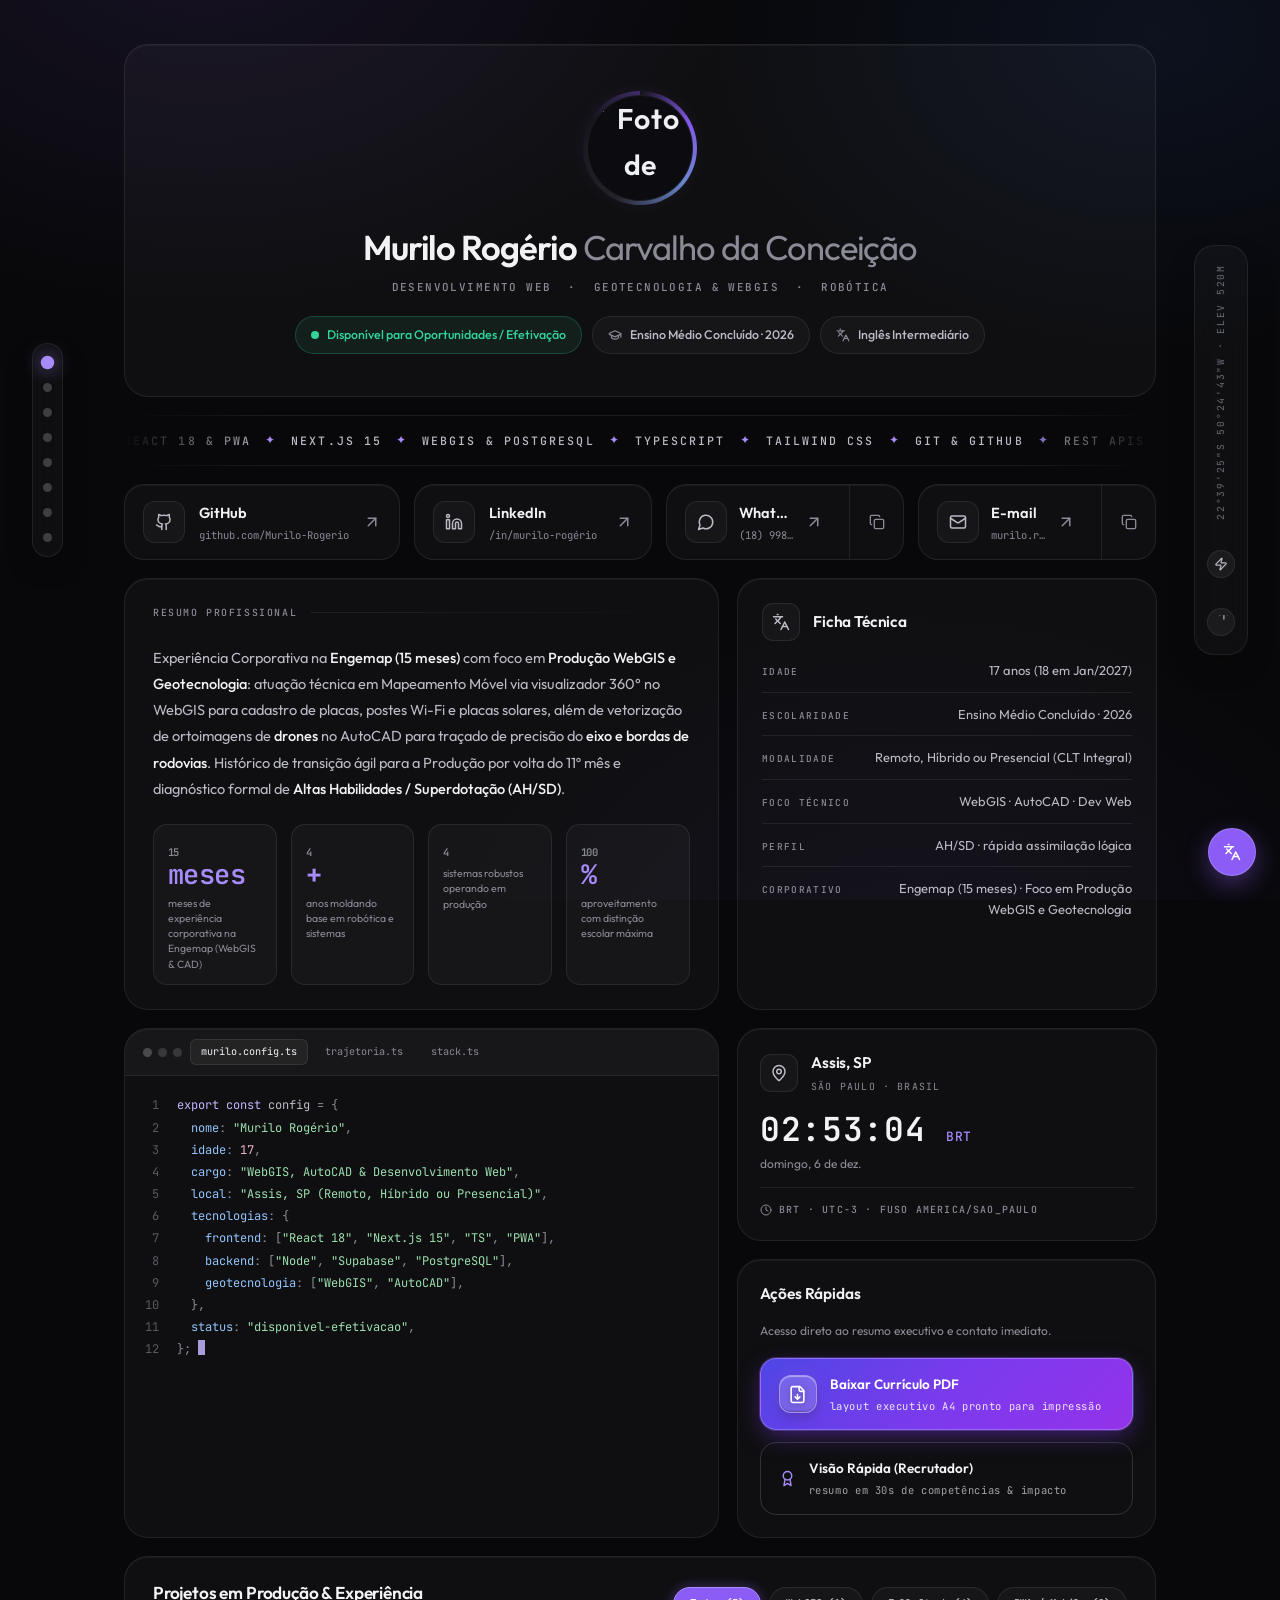
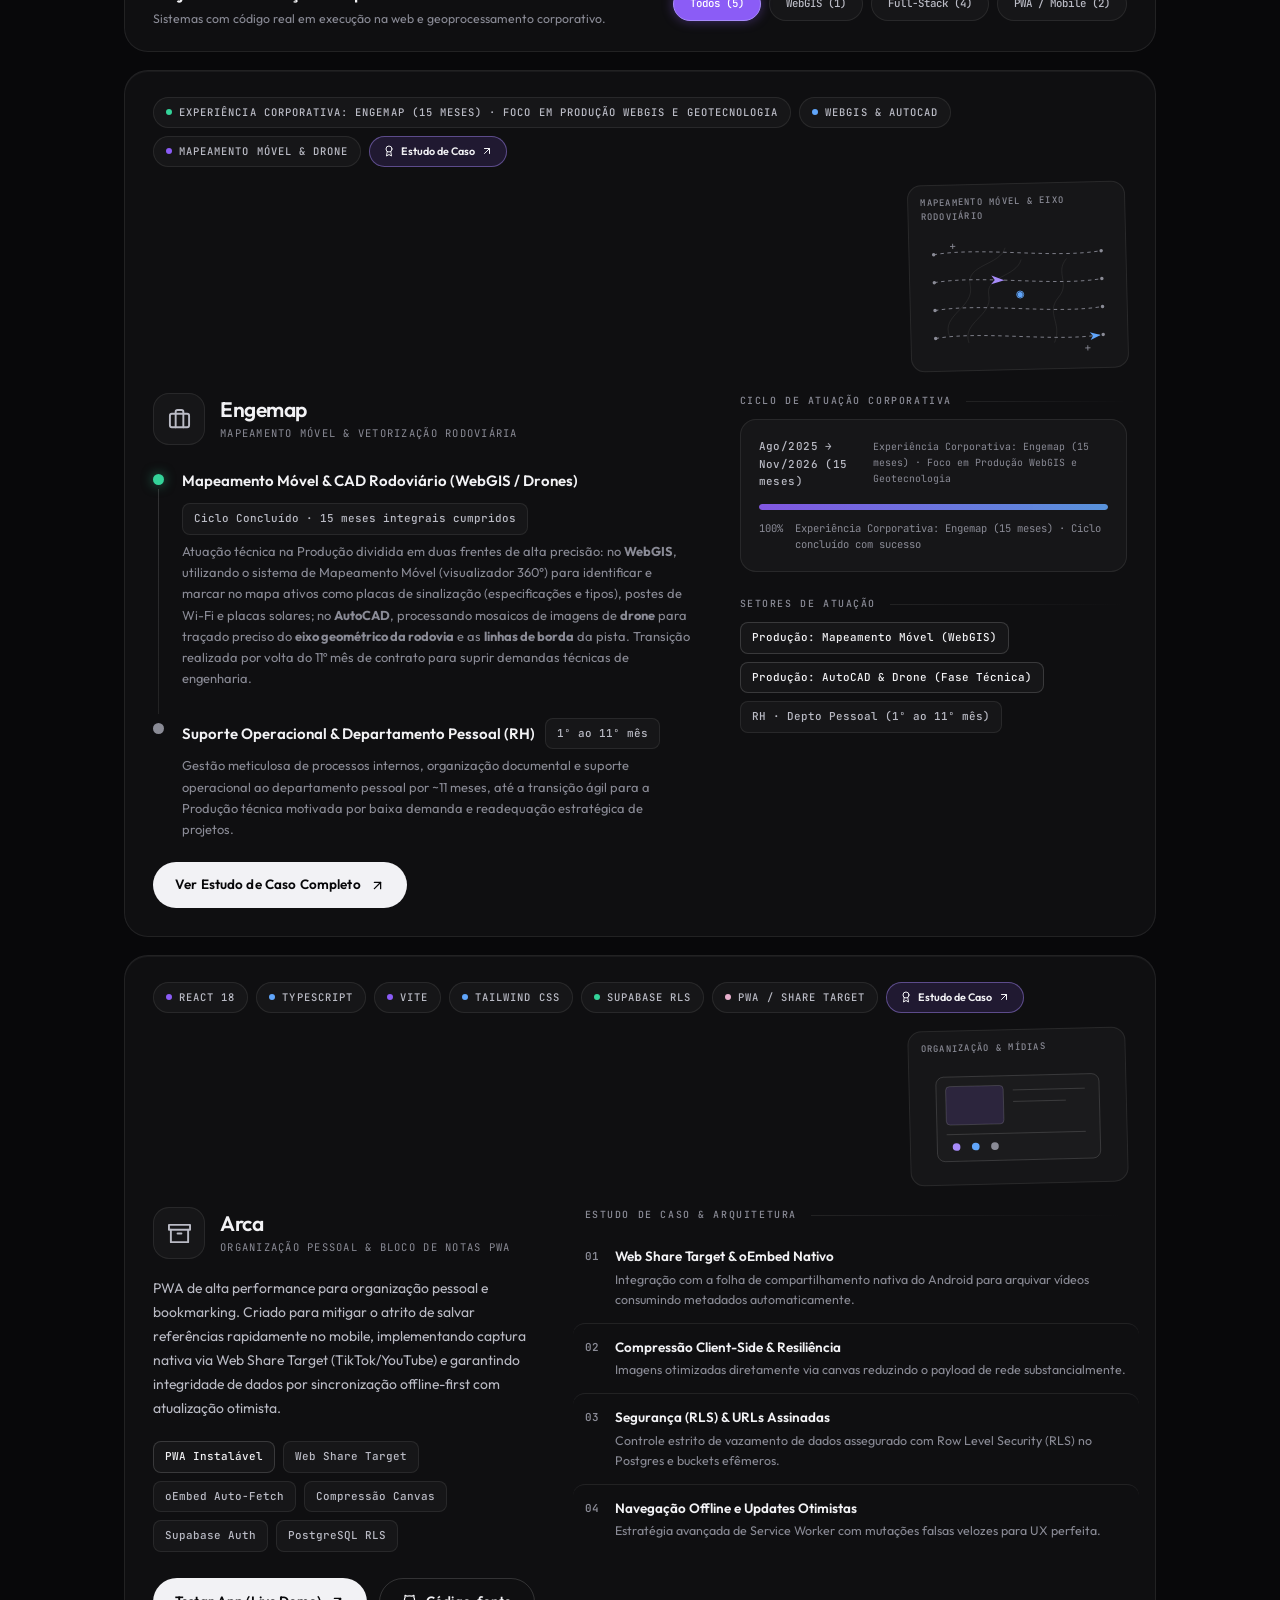
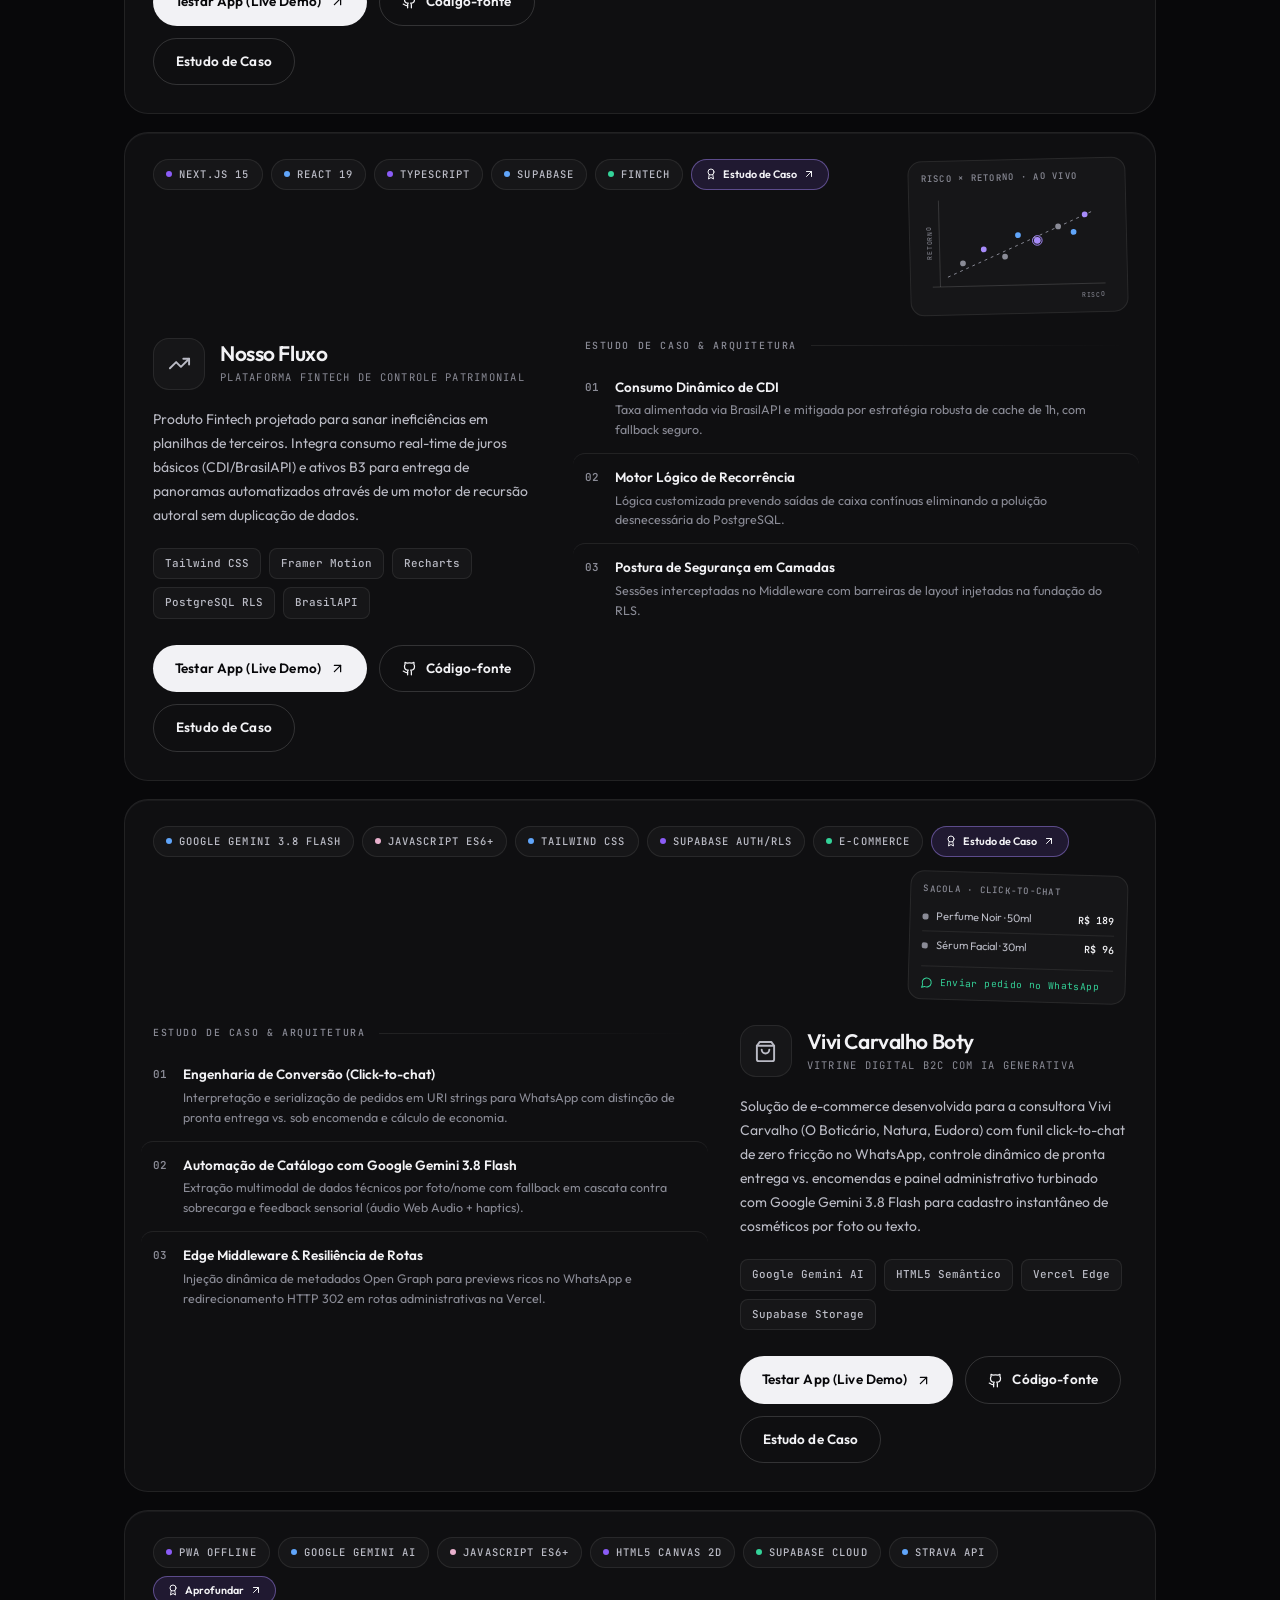
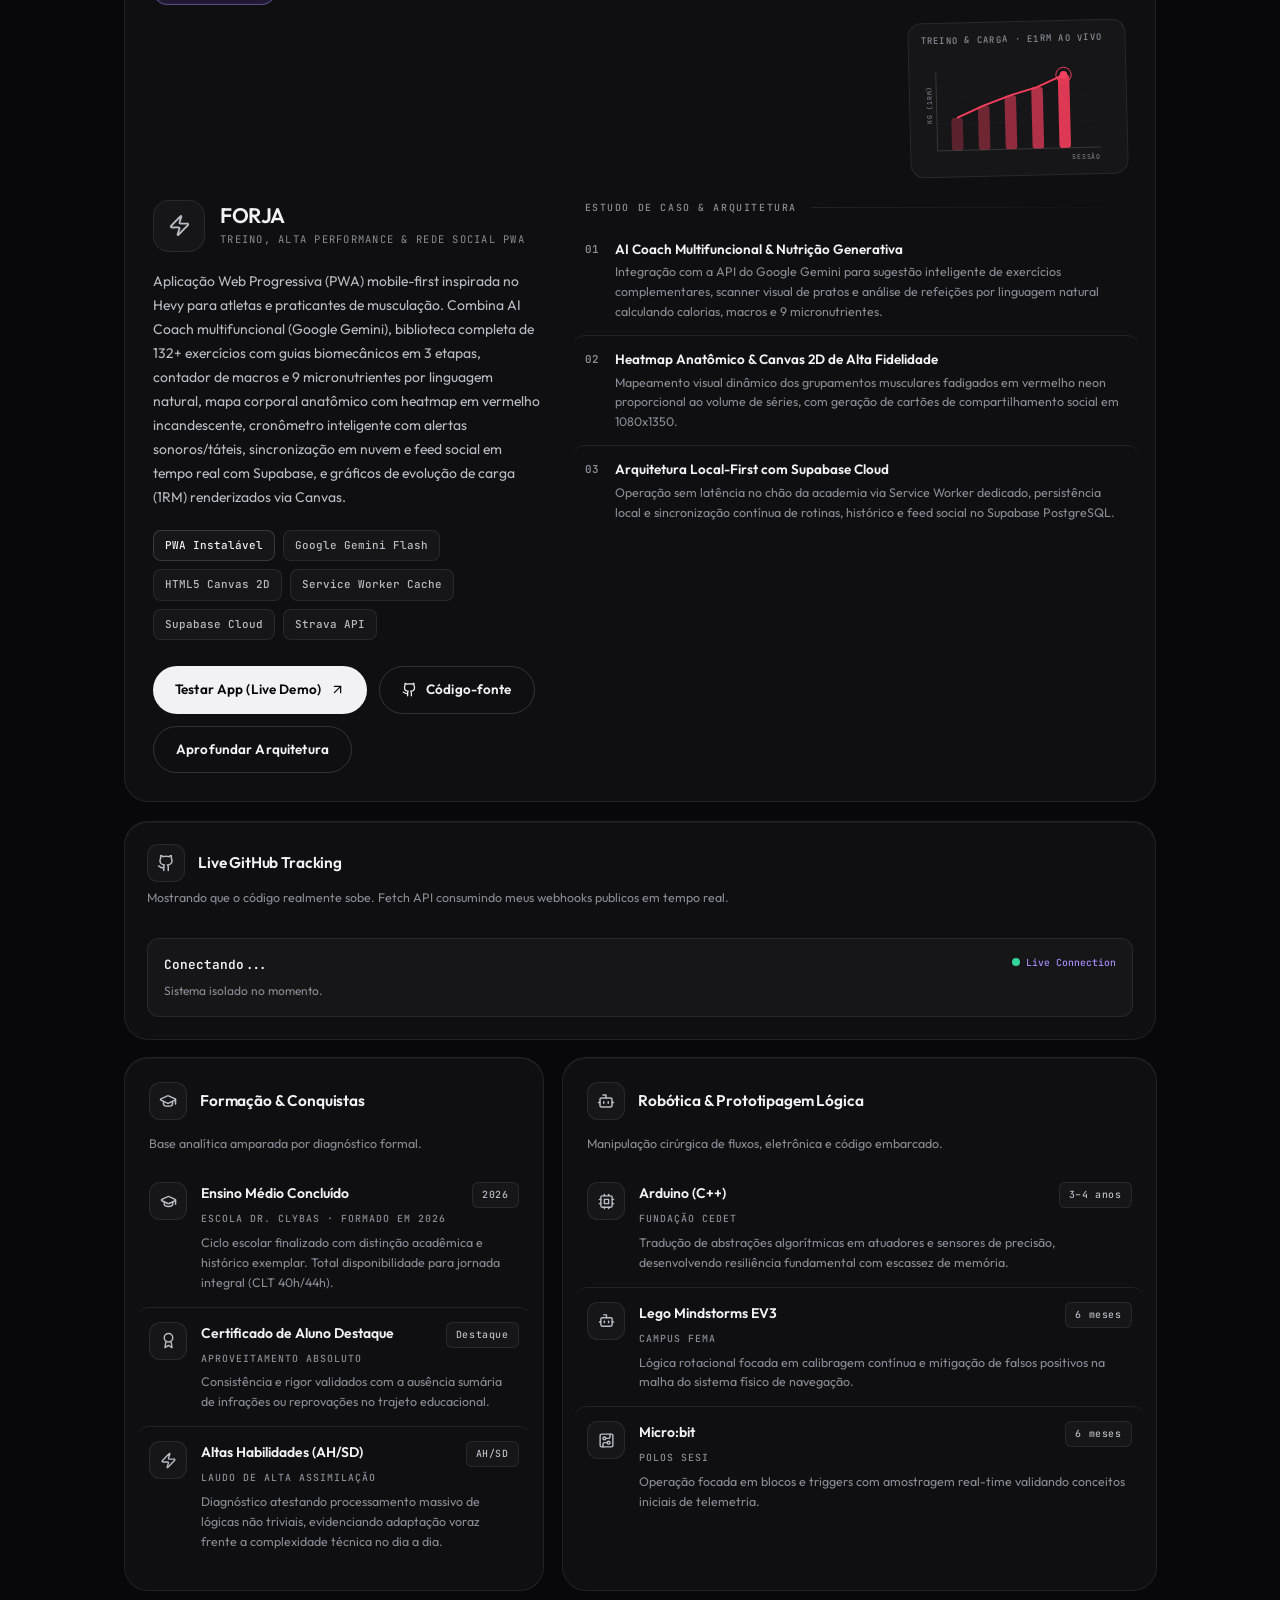
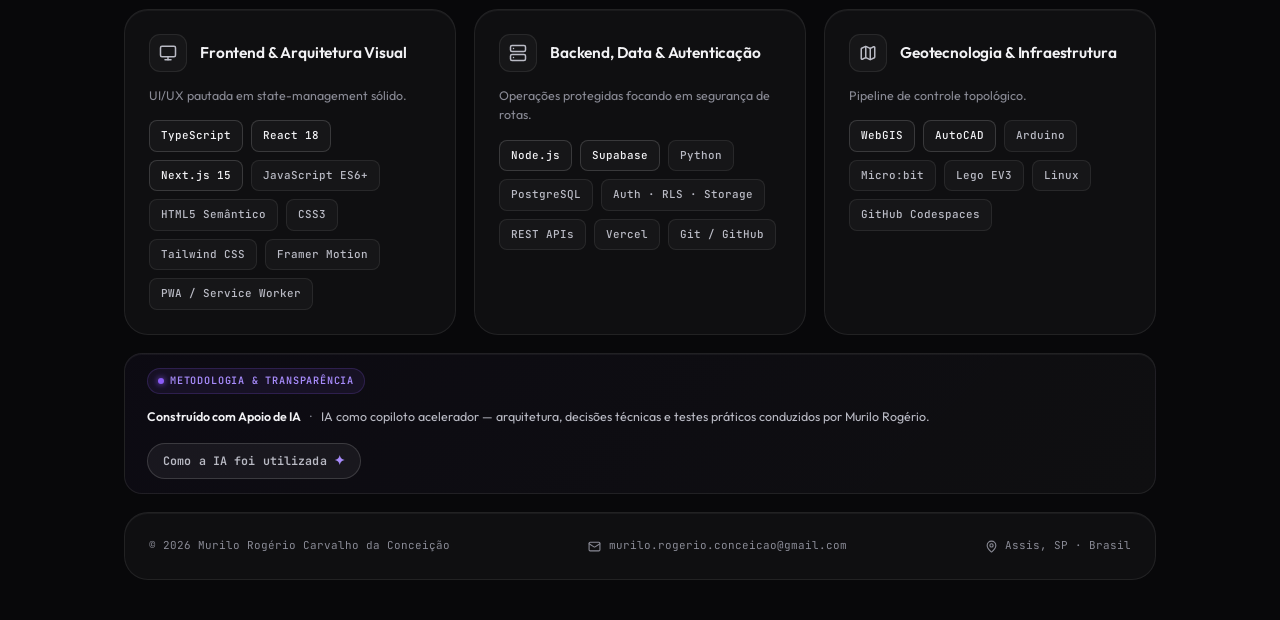
==== index.html @ 70c834a7 "fix(bento): alinhar botoes e labels de estudo de caso do forja aos demais projetos" ====
<!DOCTYPE html>
<html lang="pt-BR">
<head>
<meta charset="UTF-8">
<meta name="viewport" content="width=device-width, initial-scale=1">
<meta name="theme-color" content="#08080a">
<meta name="description" content="Portfólio profissional de Murilo Rogério Carvalho da Conceição — Foco em Produção WebGIS, Geotecnologia e Robótica.">
<meta property="og:title" content="Murilo Rogério — Portfólio & Currículo">
<meta property="og:description" content="Produção WebGIS, Geotecnologia e Robótica. Conheça meus projetos e trajetória profissional.">
<meta property="og:type" content="website">
<meta property="og:url" content="https://murilorogerio.dev">
<meta property="og:image" content="https://ifqbuhrhmefqiwrpzvsh.supabase.co/storage/v1/object/public/site-assets/Capa.jpeg">
<meta name="twitter:card" content="summary_large_image">
<title>Murilo Rogério — Portfólio & Currículo</title>
<link rel="icon" type="image/jpeg" href="https://ifqbuhrhmefqiwrpzvsh.supabase.co/storage/v1/object/public/site-assets/url.jpeg">

<!-- Otimização Avançada para IAs e Motores de Busca (Schema.org) -->
<script type="application/ld+json">
{
  "@context": "https://schema.org",
  "@type": "Person",
  "name": "Murilo Rogério Carvalho da Conceição",
  "jobTitle": "Produção WebGIS & Geoprocessamento",
  "url": "https://murilorogerio.dev",
  "image": "https://ifqbuhrhmefqiwrpzvsh.supabase.co/storage/v1/object/public/site-assets/Capa.jpeg",
  "address": {
    "@type": "PostalAddress",
    "addressLocality": "Assis",
    "addressRegion": "SP",
    "addressCountry": "BR"
  },
  "email": "murilo.rogerio.conceicao@gmail.com",
  "telephone": "+5518998121327",
  "sameAs": [
    "https://github.com/Murilo-Rogerio",
    "https://www.linkedin.com/in/murilo-rog%C3%A9rio-220133322"
  ],
  "knowsAbout": [
    "React", "Next.js", "TypeScript", "WebGIS", "PostgreSQL", "Supabase", "Robótica", "Arduino"
  ]
}
</script>

<link rel="preconnect" href="https://fonts.googleapis.com">
<link rel="preconnect" href="https://fonts.gstatic.com" crossorigin>
<link href="https://fonts.googleapis.com/css2?family=Outfit:wght@400;500;600;700&family=JetBrains+Mono:wght@400;500;600&display=swap" rel="stylesheet">

<style>
:root{
  --base-fz:     15px;
  --bg:          #08080a;
  --surface:     rgba(255,255,255,.032);
  --surface-2:   rgba(255,255,255,.05);
  --line:        rgba(255,255,255,.08);
  --line-2:      rgba(255,255,255,.15);
  --text:        #f2f2f5;
  --text-2:      #babbc5;
  --text-3:      #8a8b96;
  --violet:      #8b5cf6;
  --violet-2:    #a78bfa;
  --indigo:      #6366f1;
  --blue:        #60a5fa;
  --green:       #34d399;
  --rose:        #e8b0cd;
  --font:        'Outfit', system-ui, -apple-system, 'Segoe UI', sans-serif;
  --mono:        'JetBrains Mono', ui-monospace, 'SF Mono', Menlo, monospace;
  --ease:        cubic-bezier(.22,.9,.32,1);
}

html.theme-light{
  --bg:          #f3f4f6;
  --surface:     rgba(0,0,0,.03);
  --surface-2:   rgba(0,0,0,.05);
  --line:        rgba(0,0,0,.1);
  --line-2:      rgba(0,0,0,.2);
  --text:        #111827;
  --text-2:      #374151;
  --text-3:      #6b7280;
  --violet:      #7c3aed;
  --violet-2:    #8b5cf6;
  --blue:        #2563eb;
  --green:       #059669;
}

html.theme-contrast{
  --bg:          #000000;
  --surface:     #121212;
  --surface-2:   #1a1a1a;
  --line:        #ffffff;
  --line-2:      #ffffff;
  --text:        #ffffff;
  --text-2:      #ffff00;
  --text-3:      #00ffff;
  --violet:      #bf5af2;
  --violet-2:    #ff00ff;
  --blue:        #00ffff;
  --green:       #00ff00;
}

*{ margin:0; padding:0; box-sizing:border-box; }

html{ color-scheme:dark; scroll-behavior:smooth; overflow-x:hidden; font-size: var(--base-fz); }
html.theme-light{ color-scheme:light; }

body{
  background:var(--bg);
  color:var(--text);
  font-family:var(--font);
  font-size: 1rem;
  line-height:1.6;
  -webkit-font-smoothing:antialiased;
  text-rendering:optimizeLegibility;
  overflow-x:hidden;
  min-height:100vh;
  transition: background-color .3s ease, color .3s ease;
}

::selection{ background:rgba(139,92,246,.35); color:#fff; }

::-webkit-scrollbar{ width:10px; }
::-webkit-scrollbar-track{ background:var(--bg); }
::-webkit-scrollbar-thumb{ background:rgba(255,255,255,.1); border-radius:8px; border:2px solid var(--bg); }
::-webkit-scrollbar-thumb:hover{ background:rgba(255,255,255,.18); }

a{ color:inherit; text-decoration:none; }
ul,ol{ list-style:none; }
button{ font:inherit; color:inherit; background:none; border:none; cursor:pointer; text-align:left; }

:focus-visible{ outline:2px solid rgba(167,139,250,.7); outline-offset:3px; border-radius:6px; }

/* Native hardware cursor active for instant 0ms response */
html.cursor-on:not(.no-effects) *{ cursor:revert; }

html.no-effects .spotlight,
html.no-effects #cursor-dot,
html.no-effects #cursor-ring { display:none !important; }

html.no-effects .panel {
  transform: none !important;
  transition: background-color .3s ease, border-color .3s ease !important;
}

#progress{
  position:fixed; top:0; left:0; z-index:70;
  width:0%; height:3px;
  background:linear-gradient(90deg, #a855f7, #6366f1);
  box-shadow:0 0 12px rgba(139,92,246,.45);
  border-radius:0 99px 99px 0;
}

.ambient{
  position:fixed; inset:0; z-index:0; pointer-events:none;
  background:
    radial-gradient(880px 620px at 16% -8%,  rgba(122,86,214,.13), transparent 62%),
    radial-gradient(760px 540px at 90% 4%,   rgba(54,104,214,.10), transparent 60%),
    radial-gradient(900px 720px at 72% 110%, rgba(88,58,178,.08),  transparent 56%),
    var(--bg);
}

.grain{
  display:none !important;
}

.spotlight{
  position:fixed; top:0; left:0; z-index:1;
  width:600px; height:600px; border-radius:50%;
  pointer-events:none;
  background:radial-gradient(circle, rgba(139,92,246,.12), rgba(56,130,246,.06) 42%, transparent 70%);
  opacity:0; transition:opacity .8s ease;
  will-change:transform;
  contain:strict;
}
.spotlight.on{ opacity:1; }

#cursor-ring{
  position:fixed; top:0; left:0; z-index:9998;
  pointer-events:none; opacity:0;
  border-radius:50%;
  width:32px; height:32px;
  border:1.5px solid rgba(167,139,250,.65);
  box-shadow:0 0 14px rgba(139,92,246,.25);
  transform:translate3d(-100px,-100px,0) translate(-50%,-50%);
  will-change:transform;
  transition:opacity .3s ease, border-color .25s ease, width .25s ease, height .25s ease, box-shadow .25s ease;
}
#cursor-dot{ display:none !important; }
html.cursor-live #cursor-ring{ opacity:1; }
html.cursor-live #cursor-ring.link{
  width:46px; height:46px;
  border-color:rgba(196,181,253,.95);
  box-shadow:0 0 20px rgba(167,139,250,.45);
}
@media (pointer:coarse){
  #cursor-dot, #cursor-ring{ display:none; }
}

.side-rail{
  position:fixed; top:50%; transform:translateY(-50%) translateZ(0);
  will-change:transform;
  z-index:50; display:none; flex-direction:column; gap:16px;
  padding:14px 10px; border-radius:99px;
  background:var(--surface); border:1px solid var(--line);
  backdrop-filter:blur(12px); -webkit-backdrop-filter:blur(12px);
  box-shadow:0 12px 32px -12px rgba(0,0,0,.5);
}
.side-rail.left{ left:32px; }
.side-rail.right{ right:32px; border-radius:20px; padding:18px 12px; align-items:center; }

@media (min-width: 1280px){
  .side-rail{ display:flex; }
}

.rail-item{
  position:relative; width:9px; height:9px; border-radius:50%;
  background:rgba(255,255,255,.2); transition:all .35s var(--ease);
  display:block;
}
html.theme-light .rail-item{ background:rgba(0,0,0,.2); }
.rail-item:hover, .rail-item.active{
  background:var(--violet-2); transform:scale(1.5);
  box-shadow:0 0 12px rgba(167,139,250,.7);
}
.rail-item .tooltip{
  position:absolute; left:22px; top:50%; transform:translateY(-50%);
  padding:4px 10px; border-radius:6px; background:var(--surface-2);
  border:1px solid var(--line); font-family:var(--mono); font-size:.7rem;
  white-space:nowrap; color:var(--text); opacity:0; pointer-events:none;
  transition:opacity .25s ease, transform .25s ease;
}
.rail-item:hover .tooltip{ opacity:1; transform:translateY(-50%) translateX(4px); }

.rail-geo{
  writing-mode:vertical-rl; text-transform:uppercase;
  font-family:var(--mono); font-size:.65rem; letter-spacing:.18em;
  color:var(--text-3); transform:rotate(180deg); opacity:.75;
}
.rail-btn{
  margin-top:14px; width:28px; height:28px; border-radius:50%;
  display:grid; place-items:center; background:var(--surface-2);
  border:1px solid var(--line); color:var(--text-2);
  transition:all .3s ease;
}
.rail-btn:hover{ background:var(--surface); color:var(--text); transform:translateY(-2px); }

/* Accessibility Panel */
.accessibility-trigger {
  position: fixed;
  bottom: 24px;
  right: 24px;
  z-index: 100;
  width: 48px;
  height: 48px;
  border-radius: 50%;
  background: var(--violet);
  color: #fff;
  display: grid;
  place-items: center;
  box-shadow: 0 8px 24px rgba(139,92,246,.4);
  cursor: pointer;
  transition: transform .3s var(--ease), background .3s ease;
  border: 1px solid rgba(255,255,255,.2);
}
.accessibility-trigger:hover {
  transform: scale(1.08);
}
.accessibility-panel {
  position: fixed;
  bottom: 84px;
  right: 24px;
  z-index: 100;
  width: 280px;
  padding: 20px;
  border-radius: 20px;
  background: var(--bg);
  border: 1px solid var(--line-2);
  box-shadow: 0 20px 40px rgba(0,0,0,0.6);
  backdrop-filter: blur(16px);
  -webkit-backdrop-filter: blur(16px);
  opacity: 0;
  pointer-events: none;
  transform: translateY(12px) scale(0.95);
  transition: opacity .3s var(--ease), transform .3s var(--ease);
}
.accessibility-panel.open {
  opacity: 1;
  pointer-events: auto;
  transform: translateY(0) scale(1);
}
.accessibility-panel h3 {
  font-size: .95rem;
  font-weight: 600;
  margin-bottom: 12px;
  display: flex;
  align-items: center;
  gap: 8px;
  color: var(--text);
}
.accessibility-section {
  margin-bottom: 14px;
}
.accessibility-section label {
  display: block;
  font-family: var(--mono);
  font-size: .7rem;
  text-transform: uppercase;
  color: var(--text-3);
  margin-bottom: 6px;
  letter-spacing: .08em;
}
.accessibility-buttons {
  display: flex;
  gap: 6px;
}
.accessibility-buttons button {
  flex: 1;
  padding: 6px 10px;
  border-radius: 8px;
  background: var(--surface);
  border: 1px solid var(--line);
  font-size: .75rem;
  font-weight: 500;
  color: var(--text-2);
  text-align: center;
  transition: all .2s ease;
}
.accessibility-buttons button.active {
  background: var(--violet);
  color: #fff;
  border-color: var(--violet-2);
}

.ic{
  width:18px; height:18px; flex:none;
  fill:none; stroke:currentColor; stroke-width:2;
  stroke-linecap:round; stroke-linejoin:round;
}

.wrap{
  position:relative; z-index:2;
  max-width:1080px; margin:0 auto;
  padding:44px 24px 40px;
}
.bento{
  display:grid;
  grid-template-columns:repeat(12, 1fr);
  gap:18px;
}
.cell{ display:grid; }
.stack{ display:flex; flex-direction:column; gap:18px; }
.sp-12{ grid-column:span 12; }
.sp-7 { grid-column:span 7;  }
.sp-6 { grid-column:span 6;  }
.sp-5 { grid-column:span 5;  }
.sp-4 { grid-column:span 4;  }
.sp-3 { grid-column:span 3;  }

.panel{
  position:relative;
  border-radius:24px;
  background:var(--surface);
  border:1px solid var(--line);
  box-shadow:inset 0 1px 0 rgba(255,255,255,.045);
  transition:
    transform .35s var(--ease),
    background-color .3s ease,
    border-color .3s ease,
    box-shadow .3s ease;
}

.panel.tilt{
  transform:perspective(1000px) rotateX(var(--rx,0deg)) rotateY(var(--ry,0deg));
}

.panel::before{
  content:""; position:absolute; inset:0; border-radius:inherit; pointer-events:none;
  background:radial-gradient(520px circle at var(--mx,-600px) var(--my,-600px), rgba(255,255,255,.055), transparent 42%);
  opacity:0; transition:opacity .45s ease;
}

.panel::after{
  content:""; position:absolute; inset:0; border-radius:inherit; pointer-events:none;
  padding:1px;
  background:linear-gradient(135deg, rgba(167,139,250,.55), rgba(96,165,250,.18) 42%, rgba(255,255,255,.28));
  -webkit-mask:linear-gradient(#fff 0 0) content-box, linear-gradient(#fff 0 0);
  -webkit-mask-composite:xor;
          mask:linear-gradient(#fff 0 0) content-box, linear-gradient(#fff 0 0);
          mask-composite:exclude;
  opacity:0; transition:opacity .45s ease;
}

@media (hover:hover){
  .panel:hover{
    background-color:var(--surface-2);
    border-color:var(--line-2);
    box-shadow:inset 0 1px 0 rgba(255,255,255,.06), 0 20px 48px -20px rgba(0,0,0,.75);
    transition:
      background-color .3s ease,
      border-color .3s ease,
      box-shadow .3s ease;
  }
  .panel.tilt:hover{
    will-change:transform;
    transition:
      transform .08s linear,
      background-color .3s ease,
      border-color .3s ease,
      box-shadow .3s ease;
  }
  .panel:hover::before,
  .panel:hover::after{ opacity:1; }
}

.profile{
  padding:46px 28px 42px;
  text-align:center;
}
.profile > *{ position:relative; }

.avatar{
  position:relative;
  width:114px; height:114px;
  margin:0 auto 22px;
}
.avatar-halo{
  position:absolute; inset:-16px; border-radius:50%; z-index:-1;
  background:radial-gradient(circle, rgba(139,92,246,.22), transparent 64%);
}
.avatar-ring{
  position:absolute; inset:0; border-radius:50%;
  background:conic-gradient(from 0deg,
    rgba(255,255,255,0) 0deg,
    rgba(139,92,246,.95) 62deg,
    rgba(125,165,250,.8) 128deg,
    rgba(255,255,255,.07) 205deg,
    rgba(255,255,255,0) 300deg,
    rgba(139,92,246,.35) 360deg);
  animation:ring-spin 7s linear infinite;
}
.avatar-core{
  position:absolute; inset:4px; border-radius:50%;
  background:#0c0c10;
  border:1px solid rgba(255,255,255,.07);
  display:grid; place-items:center;
  font-weight:600; font-size:1.9rem; letter-spacing:.03em; color:#eef0f4;
  padding:0; overflow:hidden;
}
.avatar-core img{
  width:100%; height:100%;
  object-fit:cover; border-radius:50%;
  display:block;
}
@keyframes ring-spin{ to{ transform:rotate(360deg); } }

.profile h1{
  font-size:clamp(1.6rem, 4.4vw, 2.3rem);
  font-weight:600; letter-spacing:-.03em; line-height:1.18;
}
.profile h1 .soft{ font-weight:400; color:var(--text-3); }

.roles{
  margin-top:11px;
  font-family:var(--mono); font-size:.73rem; font-weight:500;
  letter-spacing:.13em; text-transform:uppercase;
  color:var(--text-3);
}

.pills{
  display:flex; gap:10px; justify-content:center;
  flex-wrap:wrap; margin-top:20px;
}
.pill{
  display:inline-flex; align-items:center; gap:8px;
  padding:8px 15px; border-radius:999px;
  background:var(--surface);
  border:1px solid var(--line);
  font-size:.83rem; font-weight:500; color:var(--text-2);
}
.pill .ic{ width:14px; height:14px; color:var(--text-3); }
.pill.status{
  background:rgba(52,211,153,.08);
  border-color:rgba(52,211,153,.24);
  color:var(--green);
}
.pill.status .dot{
  width:8px; height:8px; border-radius:50%; flex:none;
  background:var(--green);
  animation:dot-ping 2.2s cubic-bezier(.4,0,.2,1) infinite;
}
@keyframes dot-ping{
  0%   { box-shadow:0 0 0 0 rgba(52,211,153,.5); }
  75%  { box-shadow:0 0 0 9px rgba(52,211,153,0); }
  100% { box-shadow:0 0 0 0 rgba(52,211,153,0); }
}
@keyframes soft-pulse{ 0%,100%{ opacity:1; } 50%{ opacity:.55; } }

.marquee{
  grid-column:span 12;
  overflow:hidden;
  padding:15px 0;
  border-top:1px solid var(--line);
  border-bottom:1px solid var(--line);
  -webkit-mask:linear-gradient(90deg, transparent, #000 14%, #000 86%, transparent);
          mask:linear-gradient(90deg, transparent, #000 14%, #000 86%, transparent);
}
.marquee-track{
  display:flex; gap:0;
  width:max-content;
  animation:marquee 30s linear infinite;
}
.marquee:hover .marquee-track{ animation-play-state:paused; }
.marquee-track > span{
  display:inline-flex; align-items:center; gap:14px;
  padding-right:14px;
  white-space:nowrap;
  font-family:var(--mono); font-size:.77rem; font-weight:500;
  letter-spacing:.18em; text-transform:uppercase;
  color:var(--text-2);
}
.marquee-track > span i{
  font-style:normal; color:var(--violet-2);
  font-size:.8rem;
}
@keyframes marquee{ to{ transform:translateX(-50%); } }

.spec-head{
  display:flex; align-items:center; gap:14px;
  margin-bottom:10px;
  font-family:var(--mono); font-size:.66rem; font-weight:500;
  letter-spacing:.16em; text-transform:uppercase; color:var(--text-3);
}
.spec-head::after{
  content:""; flex:1; height:1px;
  background:linear-gradient(90deg, var(--line), transparent);
}

.summary{
  padding:26px 28px 24px;
  display:flex; flex-direction:column;
}
.summary p{
  margin-top:14px;
  font-size:.97rem; line-height:1.8; color:var(--text-2);
}
.summary p strong{ font-weight:500; color:var(--text); }

.metrics{
  display:grid; grid-template-columns:repeat(4, 1fr);
  gap:14px;
  margin-top:auto; padding-top:22px;
}
.metric{
  padding:14px 14px 12px;
  border-radius:14px;
  background:var(--surface);
  border:1px solid var(--line);
}
.metric b{
  display:block;
  font-family:var(--mono); font-size:clamp(1.4rem, 3vw, 1.8rem);
  font-weight:600; letter-spacing:-.02em; color:var(--text);
  font-variant-numeric:tabular-nums;
  line-height:1.1;
}
.metric b em{ font-style:normal; color:var(--violet-2); }
.metric span{
  display:block; margin-top:6px;
  font-size:.7rem; line-height:1.45; color:var(--text-3);
}

.ficha{ padding:24px; display:flex; flex-direction:column; }
.ficha header{ display:flex; align-items:center; gap:13px; margin-bottom:8px; }
.sk-icon{
  width:38px; height:38px; flex:none;
  display:grid; place-items:center; border-radius:11px;
  background:var(--surface);
  border:1px solid var(--line);
  color:var(--text-2);
}
.ficha h2{ font-size:1.03rem; font-weight:600; letter-spacing:-.01em; }
.frow{
  display:flex; justify-content:space-between; align-items:baseline;
  gap:16px; padding:11px 0;
}
.frow + .frow{ border-top:1px solid var(--line); }
.frow dt{
  font-family:var(--mono); font-size:.63rem; font-weight:500;
  letter-spacing:.14em; text-transform:uppercase; color:var(--text-3); flex:none;
}
.frow dd{ font-size:.86rem; color:var(--text-2); text-align:right; }

/* Interactive Terminal with Tabs */
.terminal{ padding:0; overflow:hidden; display:flex; flex-direction:column; }
.t-bar{
  display:flex; align-items:center; justify-content:space-between;
  padding:10px 18px;
  border-bottom:1px solid var(--line);
  background:var(--surface);
}
.t-bar-left { display: flex; align-items: center; gap: 8px; }
.t-dots{ display:flex; gap:6px; }
.t-dots i{
  width:9px; height:9px; border-radius:50%;
  background:rgba(255,255,255,.14);
}
.t-dots i:first-child{ background:rgba(255,255,255,.22); }
.t-tabs{
  display: flex; gap: 6px;
}
.t-tab{
  padding: 4px 10px; border-radius: 6px;
  font-family: var(--mono); font-size: .68rem;
  color: var(--text-3); background: transparent;
  border: 1px solid transparent; cursor: pointer;
  transition: all .2s ease;
}
.t-tab.active{
  color: var(--text); background: var(--surface-2);
  border-color: var(--line);
}
.t-body{
  padding:18px 20px 20px;
  overflow-x:auto;
  font-family:var(--mono); font-size:.8rem; line-height:1.85;
  min-height: 260px;
}
.t-row{ display:flex; gap:18px; white-space:pre; }
.t-ln{
  width:2ch; flex:none; text-align:right;
  color:var(--text-3); user-select:none; opacity: .6;
}
.t-code{ color:var(--text-2); }
.tk-kw  { color:#c4b5fd; }
.tk-prop{ color:#93c5fd; }
.tk-str { color:#9ce0b0; }
.tk-num { color:#f0b6d0; }
.tk-com { color:var(--text-3); font-style:italic; }
.tk-pun { color:var(--text-3); }
.t-caret{
  display:inline-block; width:7px; height:15px;
  background:rgba(196,181,253,.85); vertical-align:-2px;
  animation:soft-pulse 1.1s steps(2) infinite;
}

.geo{ padding:22px; display:flex; flex-direction:column; }
.geo header{ display:flex; align-items:center; gap:13px; }
.geo h2{ font-size:1.03rem; font-weight:600; letter-spacing:-.01em; }
.geo .g-sub{
  margin-top:3px;
  font-family:var(--mono); font-size:.66rem; letter-spacing:.12em;
  text-transform:uppercase; color:var(--text-3);
}
.clock{
  margin-top:16px;
  font-family:var(--mono); font-size:clamp(1.8rem, 4vw, 2.2rem);
  font-weight:600; letter-spacing:.02em; color:var(--text);
  font-variant-numeric:tabular-nums;
  line-height:1.1;
}
.clock small{
  font-size:.86rem; font-weight:500; color:var(--violet-2);
}
.g-date{
  margin-top:7px;
  font-size:.8rem; color:var(--text-3);
}
.g-tz{
  display:inline-flex; align-items:center; gap:7px;
  margin-top:14px; padding-top:14px;
  border-top:1px solid var(--line);
  font-family:var(--mono); font-size:.66rem; font-weight:500;
  letter-spacing:.12em; text-transform:uppercase; color:var(--text-3);
}
.g-tz .ic{ width:12px; height:12px; }

.actions{ padding:22px; display:flex; flex-direction:column; gap:12px; }
.actions h2{ font-size:1.03rem; font-weight:600; letter-spacing:-.01em; margin-bottom:2px; }
.actions .a-sub{ font-size:.8rem; color:var(--text-3); margin-bottom:6px; }
.act{
  display:flex; align-items:center; gap:13px;
  padding:15px 18px; border-radius:16px;
  font-size:.9rem; font-weight:600;
  transition:transform .35s var(--ease), background-color .3s ease,
             border-color .3s ease, box-shadow .35s ease;
}
.act .ic{ width:17px; height:17px; }
.act small{
  display:block; font-size:.7rem; font-weight:400;
  font-family:var(--mono); letter-spacing:.06em; color:inherit;
  opacity:.65; margin-top:2px;
}
.act-solid{
  background:var(--text); color:var(--bg);
}
.act-solid:hover{
  opacity:.9; transform:translateY(-1px);
  box-shadow:0 12px 28px -12px rgba(0,0,0,.7);
}
.act-cta-primary{
  position:relative;
  overflow:hidden;
  background:linear-gradient(135deg, #4f46e5 0%, #7c3aed 52%, #9333ea 100%);
  color:#ffffff !important;
  border:1px solid rgba(255,255,255,.24);
  box-shadow:0 0 0 1px rgba(139,92,246,.35), 0 8px 24px -4px rgba(124,58,237,.5);
  cursor:pointer;
}
.act-cta-primary::before{
  content:'';
  position:absolute;
  top:0; left:-120%; width:60%; height:100%;
  background:linear-gradient(90deg, transparent, rgba(255,255,255,.22), transparent);
  transform:skewX(-20deg);
  animation:ctaShimmer 4.5s ease-in-out infinite;
  pointer-events:none;
}
@keyframes ctaShimmer{
  0%{ left:-120%; }
  30%{ left:220%; }
  100%{ left:220%; }
}
.act-cta-primary:hover{
  transform:translateY(-2px);
  box-shadow:0 0 0 2px rgba(196,181,253,.65), 0 14px 34px -4px rgba(124,58,237,.7);
  opacity:1;
}
.act-cta-primary:focus-visible{
  outline:2px solid #ffffff;
  outline-offset:3px;
}
.act-cta-primary small{
  color:rgba(255,255,255,.88) !important;
  opacity:1;
}
.act-icon-box{
  display:inline-flex;
  align-items:center;
  justify-content:center;
  width:38px;
  height:38px;
  border-radius:12px;
  background:rgba(255,255,255,.18);
  border:1px solid rgba(255,255,255,.32);
  flex-shrink:0;
  box-shadow:inset 0 1px 1px rgba(255,255,255,.45),
              inset 0 -1px 2px rgba(0,0,0,.25),
              0 0 14px rgba(139,92,246,.45),
              0 4px 10px rgba(0,0,0,.25);
}
.act-icon-box .ic{
  width:19px;
  height:19px;
  color:#ffffff !important;
  filter:drop-shadow(0 2px 4px rgba(0,0,0,.35));
}
html.theme-light .act-cta-primary{
  background:linear-gradient(135deg, #4338ca 0%, #6d28d9 52%, #7e22ce 100%);
  color:#ffffff !important;
  box-shadow:0 0 0 1px rgba(109,40,217,.3), 0 8px 24px -4px rgba(109,40,217,.4);
}
html.theme-contrast .act-cta-primary{
  background:#000000;
  border:2px solid #00ff00;
  color:#00ff00 !important;
  box-shadow:none;
}
html.theme-contrast .act-cta-primary::before{
  display:none !important;
}
html.theme-contrast .act-cta-primary .act-icon-box{
  background:#000000;
  border:1px solid #00ff00;
  box-shadow:none;
}
html.theme-contrast .act-cta-primary .act-icon-box .ic{
  color:#00ff00 !important;
  filter:none;
}
html.theme-contrast .act-cta-primary small{
  color:#00ff00 !important;
}
@media (prefers-reduced-motion: reduce){
  .act-cta-primary::before{
    animation:none !important;
    display:none !important;
  }
}
.act-ghost{
  border:1px solid var(--line-2); color:var(--text);
}
.act-ghost:hover{
  background:var(--surface);
  border-color:var(--text-3);
  transform:translateY(-1px);
}

.quick-grid{
  grid-column:span 12;
  display:grid;
  grid-template-columns:1fr;
  gap:14px;
}
.quick{
  display:flex; align-items:center; gap:14px;
  padding:16px 18px;
  border-radius:20px;
}
.q-icon{
  width:42px; height:42px; flex:none;
  display:grid; place-items:center;
  border-radius:12px;
  background:var(--surface);
  border:1px solid var(--line);
  color:var(--text-2);
  transition:border-color .4s ease, color .4s ease;
}
.quick:hover .q-icon, .q-main:hover .q-icon{ border-color:var(--violet-2); color:var(--text); }
.q-txt{ min-width:0; }
.quick strong, .q-main strong{
  display:block; font-size:.97rem; font-weight:600; color:var(--text);
  white-space:nowrap; overflow:hidden; text-overflow:ellipsis;
}
.quick em, .q-main em{
  display:block; margin-top:2px;
  font-style:normal; font-family:var(--mono); font-size:.7rem;
  color:var(--text-3);
  white-space:nowrap; overflow:hidden; text-overflow:ellipsis;
}
.q-arrow{
  margin-left:auto; color:var(--text-3);
  transition:transform .35s var(--ease), color .35s ease;
}
.quick:hover .q-arrow, .q-main:hover .q-arrow{ transform:translate(3px,-3px); color:var(--text); }

.quick.dual{ padding:0; overflow:hidden; }
.q-main{
  display:flex; align-items:center; gap:12px;
  flex:1; min-width:0;
  padding:16px 12px 16px 18px;
}
.q-copy{
  flex:none; width:54px; align-self:stretch;
  display:grid; place-items:center;
  border-left:1px solid var(--line);
  color:var(--text-3);
  transition:color .35s ease, background-color .35s ease;
}
.q-copy:hover{ color:var(--text); background:var(--surface); }
.q-copy .ic{ width:16px; height:16px; }

.project{ padding:26px 28px 28px; }

.panel-head{
  display:flex; align-items:flex-start; gap:16px; flex-wrap:wrap;
  margin-bottom:24px;
}
.p-badges{ display:flex; gap:8px; flex-wrap:wrap; }

.badge{
  display:inline-flex; align-items:center; gap:7px;
  padding:6px 12px; border-radius:999px;
  background:var(--surface);
  border:1px solid var(--line);
  font-family:var(--mono); font-size:.7rem; font-weight:500;
  letter-spacing:.1em; text-transform:uppercase; color:var(--text-2);
}
.bdot{ width:6px; height:6px; border-radius:50%; flex:none; }
.b-violet{ background:var(--violet); }
.b-blue  { background:var(--blue); }
.b-rose  { background:var(--rose); }
.b-green { background:var(--green); animation:soft-pulse 2s ease-in-out infinite; }

.p-widget{
  margin-left:auto; flex:none;
  width:218px; padding:10px 12px 8px;
  border-radius:14px;
  background:var(--surface);
  border:1px solid var(--line);
  transform:rotate(-1.4deg);
  transition:transform .45s var(--ease);
}
.project.alt .p-widget{ transform:rotate(1.6deg); }
.p-widget:hover{ transform:rotate(0deg) scale(1.03); }
.w-label{
  display:block; margin-bottom:7px;
  font-family:var(--mono); font-size:.6rem; font-weight:500;
  letter-spacing:.14em; text-transform:uppercase; color:var(--text-3);
}
.p-widget svg{ display:block; width:100%; height:auto; }

.w-line{ stroke:var(--line-2); stroke-width:1; }
.w-trend{ stroke:var(--text-3); stroke-width:1; stroke-dasharray:3 4; }
.w-pt{ fill:var(--text-3); }
.w-pt.v{ fill:var(--violet-2); }
.w-pt.b{ fill:var(--blue); }
.w-ring{
  fill:none; stroke:var(--violet-2); stroke-width:1;
  transform-box:fill-box; transform-origin:center;
  animation:ping 2.6s cubic-bezier(.2,.6,.35,1) infinite;
}
@keyframes ping{
  0%        { transform:scale(.4); opacity:.9; }
  75%,100%  { transform:scale(2.4); opacity:0; }
}
.w-axis{ font-family:var(--mono); font-size:.46rem; letter-spacing:.12em; fill:var(--text-3); }

.w-item{
  display:flex; align-items:center; gap:8px;
  padding:5px 0; font-size:.73rem; color:var(--text-2);
}
.w-item + .w-item{ border-top:1px solid var(--line); }
.w-swatch{ width:6px; height:6px; border-radius:2px; background:var(--text-3); flex:none; }
.w-item b{ margin-left:auto; font-family:var(--mono); font-size:.66rem; font-weight:600; color:var(--text); }
.w-cta{
  display:flex; align-items:center; gap:7px;
  margin-top:7px; padding-top:8px;
  border-top:1px solid var(--line);
  font-family:var(--mono); font-size:.63rem; letter-spacing:.04em;
  color:var(--green);
}
.w-cta .ic{ width:12px; height:12px; }

.w-contour{ fill:none; stroke:var(--line); stroke-width:1; }
.w-flight{ fill:none; stroke:var(--text-3); stroke-width:1; stroke-dasharray:4 4; }
.w-x{ stroke:var(--text-3); stroke-width:1; }
.w-gcp{ fill:var(--blue); }
.w-gcp-ring{
  fill:none; stroke:var(--blue); stroke-width:1;
  transform-box:fill-box; transform-origin:center;
  animation:ping 2.8s cubic-bezier(.2,.6,.35,1) infinite;
}
.w-plane-a{ fill:var(--violet-2); }
.w-plane-b{ fill:var(--blue); }

.project-body{
  display:grid; grid-template-columns:5fr 7fr; gap:44px;
}
.project.alt .project-body{ grid-template-columns:7fr 5fr; }
.project.alt .p-info{ order:2; }
.exp-body{ display:grid; grid-template-columns:7fr 5fr; gap:44px; }

.p-info{ display:flex; flex-direction:column; }

.p-id{ display:flex; align-items:center; gap:15px; }
.p-icon{
  width:52px; height:52px; flex:none;
  display:grid; place-items:center;
  border-radius:16px;
  background:var(--surface);
  border:1px solid var(--line);
  color:var(--text-2);
}
.p-icon .ic{ width:23px; height:23px; }
.p-id h3{ font-size:1.4rem; font-weight:600; letter-spacing:-.02em; line-height:1.2; }
.p-tag{
  margin-top:3px;
  font-family:var(--mono); font-size:.7rem; letter-spacing:.12em;
  text-transform:uppercase; color:var(--text-3);
}

.p-desc{
  margin-top:18px;
  font-size:.93rem; line-height:1.72; color:var(--text-2);
}

.p-stack{ display:flex; flex-wrap:wrap; gap:8px; margin-top:20px; }
.chip{
  padding:6px 11px; border-radius:8px;
  background:var(--surface);
  border:1px solid var(--line);
  font-family:var(--mono); font-size:.73rem; font-weight:500;
  color:var(--text-2);
  transition:border-color .35s ease, color .35s ease, transform .35s var(--ease);
  cursor:default;
}
.chip:hover{ border-color:var(--violet-2); color:var(--text); }
@media (hover:hover){ .chip:hover{ transform:translateY(-1px); } }
.chip.core{ border-color:var(--line-2); color:var(--text); }
.chip.live{ border-color:rgba(52,211,153,.3); color:var(--green); }

.p-actions{
  display:flex; flex-wrap:wrap; gap:12px;
  margin-top:auto; padding-top:26px;
}
.btn{
  display:inline-flex; align-items:center; gap:9px;
  padding:12px 22px; border-radius:999px;
  font-size:.9rem; font-weight:600; letter-spacing:.01em;
  transition:transform .35s var(--ease), background-color .3s ease,
             border-color .3s ease, box-shadow .35s ease;
}
.btn .ic{ width:15px; height:15px; transition:transform .35s var(--ease); }
.btn-solid{ background:var(--text); color:var(--bg); }
.btn-solid:hover{
  opacity:.9; transform:translateY(-1px);
  box-shadow:0 10px 26px -10px rgba(0,0,0,.65);
}
.btn-solid:hover .ic{ transform:translate(2px,-2px); }
.btn-ghost{ border:1px solid var(--line-2); color:var(--text); }
.btn-ghost:hover{
  background:var(--surface);
  border-color:var(--text);
  transform:translateY(-1px);
}

.spec-list li{
  display:flex; gap:16px;
  padding:13px 12px; margin:0 -12px;
  border-radius:12px;
  transition:background-color .3s ease;
}
.spec-list li + li{ border-top:1px solid var(--line); }
.spec-list li:hover{ background:var(--surface); }
.spec-num{
  font-family:var(--mono); font-size:.73rem; font-weight:600;
  color:var(--text-3); padding-top:2px;
  transition:color .3s ease;
}
.spec-list li:hover .spec-num{ color:var(--violet-2); }
.spec-list strong{ display:block; font-size:.9rem; font-weight:600; color:var(--text); }
.spec-list p{ margin-top:2px; font-size:.83rem; line-height:1.6; color:var(--text-3); }
.spec-list code{
  font-family:var(--mono); font-size:.73rem;
  background:var(--surface); border-radius:4px; padding:1px 5px;
  color:var(--text-2);
}

.xp-wrap{ margin-top:24px; display:flex; flex-direction:column; }
.xp{ display:flex; gap:18px; position:relative; padding-bottom:28px; }
.xp:last-child{ padding-bottom:0; }
.xp::before{
  content:""; position:absolute; left:5px; top:20px; bottom:4px; width:1px;
  background:linear-gradient(var(--line-2), var(--line));
}
.xp:last-child::before{ display:none; }
.xp-dot{
  width:11px; height:11px; border-radius:50%;
  background:var(--text-3);
  margin-top:5px; flex:none;
}
.xp-dot.now{
  background:var(--green);
  box-shadow:0 0 12px rgba(52,211,153,.5);
  animation:soft-pulse 2.6s ease-in-out infinite;
}
.xp-body{ min-width:0; }
.xp-head{ display:flex; align-items:center; gap:10px; flex-wrap:wrap; }
.xp-head h4{ font-size:1rem; font-weight:600; color:var(--text); }
.xp-body > p{
  margin-top:6px;
  font-size:.86rem; line-height:1.65; color:var(--text-3);
}

.contract{
  padding:18px;
  border-radius:16px;
  background:var(--surface);
  border:1px solid var(--line);
}
.c-top{
  display:flex; justify-content:space-between; align-items:baseline;
  gap:12px; margin-bottom:13px;
}
.c-range{
  font-family:var(--mono); font-size:.73rem; font-weight:500;
  letter-spacing:.04em; color:var(--text-2);
}
.c-len{ font-family:var(--mono); font-size:.66rem; color:var(--text-3); }
.c-track{
  height:6px; border-radius:99px;
  background:var(--line);
  overflow:hidden;
}
.c-fill{
  height:100%; width:0%;
  border-radius:99px;
  background:linear-gradient(90deg, rgba(139,92,246,.9), rgba(96,165,250,.85));
  box-shadow:0 0 12px rgba(139,92,246,.35);
  transition:width 1.2s var(--ease);
}
.c-meta{
  display:flex; justify-content:space-between; gap:12px;
  margin-top:10px;
  font-family:var(--mono); font-size:.7rem; color:var(--text-3);
}
.c-areas{ display:flex; flex-wrap:wrap; gap:8px; }

.skill{ padding:24px; }
.skill header{ display:flex; align-items:center; gap:13px; }
.skill h2{ font-size:1.03rem; font-weight:600; letter-spacing:-.01em; }
.sk-sub{ margin:14px 0 15px; font-size:.83rem; line-height:1.55; color:var(--text-3); }
.skill .chips{ display:flex; flex-wrap:wrap; gap:8px; }

.entries li{ display:flex; gap:14px; padding:14px 12px; margin:0 -12px; border-radius:12px; transition:background-color .3s ease; }
.entries li + li{ border-top:1px solid var(--line); }
.entries li:hover{ background:var(--surface); }
.e-ic{
  width:38px; height:38px; flex:none;
  display:grid; place-items:center; border-radius:11px;
  background:var(--surface);
  border:1px solid var(--line);
  color:var(--text-2);
}
.e-ic .ic{ width:17px; height:17px; }
.e-body{ min-width:0; flex:1; }
.e-head{ display:flex; justify-content:space-between; align-items:baseline; gap:12px; flex-wrap:wrap; }
.e-head h4{ font-size:.93rem; font-weight:600; color:var(--text); }
.dur{
  font-family:var(--mono); font-size:.66rem; font-weight:500;
  letter-spacing:.06em;
  padding:4px 9px; border-radius:6px;
  background:var(--surface);
  border:1px solid var(--line);
  color:var(--text-2);
}
.inst{
  margin-top:3px;
  font-family:var(--mono); font-size:.66rem; font-weight:500;
  letter-spacing:.1em; text-transform:uppercase; color:var(--text-3);
}
.e-body > p:not(.inst){
  margin-top:6px;
  font-size:.83rem; line-height:1.6; color:var(--text-3);
}

.foot{
  display:flex; align-items:center; gap:14px; flex-wrap:wrap;
  padding:18px 24px;
  font-family:var(--mono); font-size:.73rem; color:var(--text-3);
}
.f-copy{
  display:inline-flex; align-items:center; gap:8px;
  margin:0 auto; padding:6px 12px; border-radius:8px;
  font-family:var(--mono); font-size:.73rem; color:var(--text-3);
  transition:color .3s ease, background-color .3s ease;
}
.f-copy:hover{ color:var(--text); background:var(--surface); }
.f-copy .ic{ width:13px; height:13px; }
.f-right{ display:inline-flex; align-items:center; gap:7px; }
.f-right .ic{ width:13px; height:13px; }

.toast{
  position:fixed; left:50%; bottom:26px; z-index:110;
  display:flex; align-items:center; gap:10px;
  max-width:calc(100vw - 40px);
  padding:13px 20px; border-radius:14px;
  background:var(--bg);
  border:1px solid var(--line-2);
  backdrop-filter:blur(12px); -webkit-backdrop-filter:blur(12px);
  box-shadow:0 18px 44px -14px rgba(0,0,0,.8);
  font-size:.86rem; font-weight:500; color:var(--text);
  transform:translate(-50%, 18px); opacity:0; pointer-events:none;
  transition:transform .45s var(--ease), opacity .45s ease;
}
.toast.show{ transform:translate(-50%, 0); opacity:1; }
.toast .ic{ width:16px; height:16px; color:var(--green); }

.reveal{
  opacity:0; transform:translateY(26px);
  transition:opacity .85s var(--ease) var(--d,0s),
             transform .85s var(--ease) var(--d,0s);
}
.reveal.in{ opacity:1; transform:none; }

@media (max-width:960px){
  .wrap{ padding:32px 18px; }
  .bento{ gap:14px; }
  .sp-3{ grid-column:span 6; }
  .sp-4{ grid-column:span 6; }
  .sp-5{ grid-column:span 12; }
  .sp-7{ grid-column:span 12; }
  .project-body, .project.alt .project-body, .exp-body{ grid-template-columns:1fr; gap:30px; }
  .project.alt .p-info{ order:0; }
  .metrics{ grid-template-columns:repeat(2, 1fr); }
}

@media (min-width:640px){
  .quick-grid{ grid-template-columns:repeat(2, 1fr); }
}
@media (min-width:768px){
  .quick-grid{ grid-template-columns:repeat(4, 1fr); }
}

@media (max-width:600px){
  .bento > .cell{ grid-column:span 12; }
  .wrap{ padding:26px 16px 30px; }
  .profile{ padding:38px 22px 36px; }
  .project{ padding:22px 20px 24px; }
  .skill{ padding:22px 20px; }
  .summary{ padding:22px 20px 20px; }
  .geo, .actions, .terminal .t-body{ padding-inline:20px; }
  .terminal .t-bar{ padding-inline:16px; }
  .p-widget{ margin-left:0; }
  .p-desc{ font-size:.9rem; }
  .foot{ flex-direction:column; align-items:flex-start; gap:10px; }
  .f-copy{ margin:0; }
  .marquee-track > span{ font-size:.66rem; letter-spacing:.14em; }
}

@media (prefers-reduced-motion:reduce){
  *, *::before, *::after{
    animation-duration:.01ms !important;
    animation-iteration-count:1 !important;
    transition-duration:.01ms !important;
  }
  .reveal{ opacity:1; transform:none; }
  .spotlight{ display:none; }
  #cursor-dot, #cursor-ring{ display:none; }
  .marquee-track{ animation:none; flex-wrap:wrap; width:100%; }
  .marquee-track > span{ padding:3px 0; }
}

/* GitHub Live Tracker Widget Styles */
.gh-box { padding:22px; display:flex; flex-direction:column; }
.gh-box header { display:flex; align-items:center; gap:13px; }
.gh-box h2 { font-size:1.03rem; font-weight:600; letter-spacing:-.01em; }
.gh-inner { margin-top:16px; padding:16px; border-radius:12px; background:var(--surface); border:1px solid var(--line); position:relative; overflow:hidden;}
.gh-repo { font-size:0.85rem; color:var(--text); font-family:var(--mono); display:block; font-weight:600; }
.gh-commit { margin-top:6px; font-size:0.8rem; color:var(--text-3); display:block; line-height:1.5; }
.gh-time { position:absolute; top:16px; right:16px; font-family:var(--mono); font-size:0.65rem; color:var(--violet-2); font-weight:500;}
.gh-pulse { width:8px; height:8px; border-radius:50%; background:var(--green); display:inline-block; margin-right:6px; animation:soft-pulse 2s infinite; }

/* Modal System (Quick View & Case Studies) */
.modal-overlay {
  position: fixed;
  inset: 0;
  z-index: 200;
  background: rgba(5, 5, 8, 0.85);
  backdrop-filter: blur(14px);
  -webkit-backdrop-filter: blur(14px);
  display: flex;
  align-items: center;
  justify-content: center;
  padding: 20px;
  opacity: 0;
  pointer-events: none;
  transition: opacity .35s var(--ease);
}
.modal-overlay.active {
  opacity: 1;
  pointer-events: auto;
}
.modal-box {
  background: #0e0e12;
  border: 1px solid var(--line-2);
  border-radius: 24px;
  max-width: 780px;
  width: 100%;
  max-height: 90vh;
  overflow-y: auto;
  -webkit-overflow-scrolling: touch;
  padding: 34px 36px;
  box-shadow: 0 25px 60px -15px rgba(0,0,0,0.85), inset 0 1px 0 rgba(255,255,255,0.06);
  transform: translateY(24px) scale(0.97);
  transition: transform .35s var(--ease);
  position: relative;
}

/* Light Theme & Contrast Overrides for Modals */
html.theme-light .modal-overlay {
  background: rgba(15, 23, 42, 0.55);
}
html.theme-light .modal-box {
  background: #ffffff;
  border-color: rgba(0, 0, 0, 0.12);
  box-shadow: 0 25px 60px -15px rgba(0,0,0,0.22);
}
html.theme-light .cs-kpi-bar {
  background: rgba(0, 0, 0, 0.03);
  border-color: rgba(0, 0, 0, 0.08);
}
html.theme-light .cs-card-challenge {
  background: rgba(225, 29, 72, 0.05);
  border-color: rgba(225, 29, 72, 0.22);
}
html.theme-light .cs-card-challenge h4 {
  color: #be123c;
}
html.theme-light .cs-card-solution {
  background: rgba(5, 150, 105, 0.05);
  border-color: rgba(5, 150, 105, 0.22);
}
html.theme-light .cs-card-solution h4 {
  color: #047857;
}
html.theme-light .cs-tradeoffs {
  background: rgba(124, 58, 237, 0.05);
  border-color: rgba(124, 58, 237, 0.22);
}
html.theme-light .cs-tradeoffs h5 {
  color: #6d28d9;
}
html.theme-light .btn-whatsapp-modal {
  background: rgba(5, 150, 105, 0.1);
  border-color: rgba(5, 150, 105, 0.3);
  color: #047857;
}

html.theme-contrast .modal-box {
  background: #000000;
  border: 2px solid #ffffff;
}
html.theme-contrast .cs-kpi-bar {
  background: #111111;
  border: 1px solid #ffffff;
}
html.theme-contrast .cs-card-challenge {
  background: #000000;
  border: 2px solid #ff0055;
}
html.theme-contrast .cs-card-solution {
  background: #000000;
  border: 2px solid #00ff00;
}
html.theme-contrast .cs-tradeoffs {
  background: #000000;
  border: 2px solid #00ffff;
}
html.theme-contrast .pf-tab.active {
  background: #ffff00;
  color: #000000;
  border-color: #ffffff;
}
.modal-overlay.active .modal-box {
  transform: translateY(0) scale(1);
}
.modal-close {
  position: absolute;
  top: 24px;
  right: 24px;
  width: 36px;
  height: 36px;
  border-radius: 50%;
  background: var(--surface);
  border: 1px solid var(--line);
  display: grid;
  place-items: center;
  cursor: pointer;
  color: var(--text-2);
  transition: all .2s ease;
  z-index: 10;
}
.modal-close:hover {
  background: var(--surface-2);
  color: var(--text);
  transform: scale(1.08);
}
.modal-tag {
  font-family: var(--mono);
  font-size: .68rem;
  font-weight: 600;
  letter-spacing: .14em;
  text-transform: uppercase;
  color: var(--violet-2);
  display: flex;
  align-items: center;
  gap: 8px;
  margin-bottom: 6px;
}
.modal-tag .dot {
  width: 6px;
  height: 6px;
  border-radius: 50%;
  background: var(--green);
  box-shadow: 0 0 8px rgba(52,211,153,0.6);
}
.modal-title {
  font-size: 1.65rem;
  font-weight: 700;
  color: var(--text);
  letter-spacing: -.02em;
  line-height: 1.2;
}
.modal-sub {
  font-size: .88rem;
  color: var(--text-3);
  margin-top: 4px;
  margin-bottom: 20px;
}
.modal-divider {
  height: 1px;
  background: var(--line);
  margin: 20px 0;
}

/* Quick View Specific Styles */
.modal-kpis-4 {
  display: grid;
  grid-template-columns: repeat(4, 1fr);
  gap: 14px;
  padding: 16px 0;
  border-top: 1px solid var(--line);
  border-bottom: 1px solid var(--line);
  margin-bottom: 22px;
}
.modal-kpi-item span {
  display: block;
  font-family: var(--mono);
  font-size: .64rem;
  font-weight: 500;
  letter-spacing: .12em;
  text-transform: uppercase;
  color: var(--text-3);
  margin-bottom: 4px;
}
.modal-kpi-item strong {
  display: block;
  font-size: .95rem;
  font-weight: 600;
  color: var(--text);
}
.modal-kpi-item strong.accent-green { color: var(--green); }
.modal-kpi-item strong.accent-violet { color: var(--violet-2); }

.modal-section-title {
  font-family: var(--mono);
  font-size: .68rem;
  font-weight: 600;
  letter-spacing: .14em;
  text-transform: uppercase;
  color: var(--text-3);
  margin-bottom: 12px;
}
.modal-bullets {
  display: flex;
  flex-direction: column;
  gap: 12px;
  margin-bottom: 22px;
}
.modal-bullet {
  position: relative;
  padding-left: 18px;
  font-size: .86rem;
  line-height: 1.6;
  color: var(--text-2);
}
.modal-bullet::before {
  content: "•";
  position: absolute;
  left: 0;
  top: 0;
  color: var(--violet-2);
  font-size: 1.1rem;
}
.modal-bullet strong {
  color: var(--text);
  font-weight: 600;
}

.modal-actions {
  display: flex;
  align-items: center;
  justify-content: space-between;
  flex-wrap: wrap;
  gap: 12px;
  margin-top: 24px;
  padding-top: 20px;
  border-top: 1px solid var(--line);
}
.modal-actions-left {
  display: flex;
  gap: 10px;
  flex-wrap: wrap;
}
.btn-whatsapp-modal {
  display: inline-flex;
  align-items: center;
  gap: 8px;
  padding: 11px 22px;
  border-radius: 999px;
  font-size: .88rem;
  font-weight: 600;
  background: rgba(52,211,153,.12);
  border: 1px solid rgba(52,211,153,.35);
  color: var(--green);
  transition: all .25s ease;
}
.btn-whatsapp-modal:hover {
  background: rgba(52,211,153,.22);
  transform: translateY(-1px);
}
.btn-copy-modal {
  display: inline-flex;
  align-items: center;
  gap: 8px;
  padding: 9px 18px;
  border-radius: 999px;
  font-size: .82rem;
  font-weight: 500;
  background: var(--surface);
  border: 1px solid var(--line);
  color: var(--text-2);
  transition: all .25s ease;
  cursor: pointer;
}
.btn-copy-modal:hover {
  background: var(--surface-2);
  color: var(--text);
  border-color: var(--line-2);
}

/* Case Study Specific Styles */
.cs-kpi-bar {
  display: grid;
  grid-template-columns: repeat(3, 1fr);
  gap: 16px;
  background: rgba(255, 255, 255, 0.02);
  border: 1px solid var(--line);
  border-radius: 14px;
  padding: 14px 20px;
  margin: 16px 0 20px;
}
.cs-kpi-col dt {
  font-family: var(--mono);
  font-size: .63rem;
  letter-spacing: .12em;
  text-transform: uppercase;
  color: var(--text-3);
  margin-bottom: 4px;
}
.cs-kpi-col dd {
  font-family: var(--mono);
  font-size: .95rem;
  font-weight: 600;
  color: var(--violet-2);
}
.cs-context {
  font-size: .88rem;
  line-height: 1.65;
  color: var(--text-2);
  margin-bottom: 20px;
}
.cs-duo-grid {
  display: grid;
  grid-template-columns: 1fr 1fr;
  gap: 14px;
  margin: 20px 0;
}
.cs-card-challenge {
  padding: 18px;
  border-radius: 14px;
  background: rgba(244,63,94,0.035);
  border: 1px solid rgba(244,63,94,0.22);
}
.cs-card-challenge h4 {
  font-family: var(--mono);
  font-size: .68rem;
  font-weight: 600;
  letter-spacing: .12em;
  text-transform: uppercase;
  color: #fb7185;
  margin-bottom: 8px;
}
.cs-card-challenge p {
  font-size: .83rem;
  line-height: 1.6;
  color: var(--text-2);
}
.cs-card-solution {
  padding: 18px;
  border-radius: 14px;
  background: rgba(52,211,153,0.035);
  border: 1px solid rgba(52,211,153,0.22);
}
.cs-card-solution h4 {
  font-family: var(--mono);
  font-size: .68rem;
  font-weight: 600;
  letter-spacing: .12em;
  text-transform: uppercase;
  color: #34d399;
  margin-bottom: 8px;
}
.cs-card-solution p {
  font-size: .83rem;
  line-height: 1.6;
  color: var(--text-2);
}
.cs-decisions {
  display: flex;
  flex-direction: column;
  gap: 10px;
  margin-bottom: 16px;
}
.cs-decision-item {
  display: flex;
  gap: 14px;
  align-items: flex-start;
  padding: 13px 18px;
  border-radius: 12px;
  background: var(--surface);
  border: 1px solid var(--line);
}
.cs-decision-num {
  font-family: var(--mono);
  font-size: .75rem;
  font-weight: 600;
  color: var(--violet-2);
  flex: none;
  padding-top: 2px;
}
.cs-decision-content strong {
  display: block;
  font-size: .88rem;
  font-weight: 600;
  color: var(--text);
  margin-bottom: 2px;
}
.cs-decision-content p {
  font-size: .81rem;
  color: var(--text-3);
  line-height: 1.55;
}
.cs-tradeoffs {
  padding: 14px 18px;
  border-radius: 12px;
  background: rgba(139,92,246,0.05);
  border: 1px solid rgba(139,92,246,0.22);
  margin: 16px 0;
}
.cs-tradeoffs h5 {
  font-size: .82rem;
  font-weight: 600;
  color: var(--violet-2);
  margin-bottom: 4px;
}
.cs-tradeoffs p {
  font-size: .8rem;
  line-height: 1.55;
  color: var(--text-2);
}
.btn-modal-close-text {
  font-size: .88rem;
  font-weight: 500;
  color: var(--text-3);
  background: none;
  border: none;
  cursor: pointer;
  transition: color .2s ease;
}
.btn-modal-close-text:hover {
  color: var(--text);
}

/* Projects Filter Bar Styles */
.projects-filter-bar {
  display: flex;
  align-items: center;
  justify-content: space-between;
  flex-wrap: wrap;
  gap: 16px;
  padding: 22px 28px;
  transform: none !important;
}

.btn-case-badge {
  display: inline-flex;
  align-items: center;
  gap: 6px;
  padding: 5px 13px;
  border-radius: 999px;
  background: rgba(139, 92, 246, 0.14);
  border: 1px solid rgba(167, 139, 250, 0.45);
  color: var(--text);
  font-family: var(--font);
  font-size: .72rem;
  font-weight: 600;
  cursor: pointer;
  transition: all .25s ease;
  white-space: nowrap;
}
.btn-case-badge:hover {
  background: rgba(139, 92, 246, 0.32);
  border-color: var(--violet-2);
  color: #fff;
  transform: translateY(-1px);
  box-shadow: 0 0 14px rgba(139, 92, 246, 0.4);
}
.btn-case-badge .ic {
  width: 12px;
  height: 12px;
}
.pf-info h2 {
  font-size: 1.15rem;
  font-weight: 600;
  letter-spacing: -.01em;
  color: var(--text);
}
.pf-info p {
  font-size: .82rem;
  color: var(--text-3);
  margin-top: 3px;
}
.pf-tabs {
  display: flex;
  gap: 8px;
  flex-wrap: wrap;
}
.pf-tab {
  padding: 7px 16px;
  border-radius: 999px;
  font-family: var(--mono);
  font-size: .72rem;
  font-weight: 500;
  background: var(--surface);
  border: 1px solid var(--line);
  color: var(--text-2);
  cursor: pointer;
  transition: all .25s ease;
}
.pf-tab:hover {
  background: var(--surface-2);
  color: var(--text);
  border-color: var(--line-2);
}
.pf-tab.active {
  background: var(--violet);
  color: #fff;
  border-color: var(--violet-2);
  box-shadow: 0 0 12px rgba(139,92,246,.4);
}

.project-cell {
  transition: opacity .35s var(--ease), transform .35s var(--ease);
}
.project-cell.filtered-out {
  display: none !important;
}

/* AI Transparency Card & Modal Styles - Minimalist & Compact */
.ai-cell {
  align-self: start;
}
.ai-card {
  padding: 14px 22px;
  position: relative;
  overflow: hidden;
  border-radius: 18px;
  border: 1px solid var(--line);
  background: linear-gradient(135deg, rgba(139, 92, 246, 0.04) 0%, var(--surface) 100%);
  display: flex;
  align-items: center;
  justify-content: space-between;
  gap: 16px;
  flex-wrap: wrap;
  align-self: start;
  height: auto !important;
  min-height: 0 !important;
}
.ai-card-main {
  display: flex;
  align-items: center;
  gap: 14px;
  flex: 1 1 auto;
  min-width: 0;
  flex-wrap: wrap;
}
.ai-card-badge {
  display: inline-flex;
  align-items: center;
  gap: 6px;
  font-family: var(--mono);
  font-size: .68rem;
  font-weight: 600;
  text-transform: uppercase;
  letter-spacing: .08em;
  color: var(--violet-2);
  background: rgba(139, 92, 246, 0.08);
  padding: 4px 10px;
  border-radius: 999px;
  border: 1px solid rgba(139, 92, 246, 0.2);
  white-space: nowrap;
  flex: none;
}
.ai-pulse-dot {
  width: 6px;
  height: 6px;
  border-radius: 50%;
  background: var(--violet);
  box-shadow: 0 0 6px var(--violet);
  animation: ai-pulse 2s infinite ease-in-out;
  flex: none;
}
@keyframes ai-pulse {
  0%, 100% { transform: scale(1); opacity: .75; }
  50% { transform: scale(1.35); opacity: 1; }
}
.ai-card-text {
  margin: 0;
  font-size: .83rem;
  color: var(--text-2);
  line-height: 1.5;
}
.ai-card-text strong {
  color: var(--text);
  font-weight: 600;
}
.ai-card-sep {
  color: var(--text-3);
  margin: 0 6px;
}
.ai-card-action {
  flex-shrink: 0;
}
.btn-ai-trigger {
  display: inline-flex;
  align-items: center;
  gap: 7px;
  padding: 7px 15px;
  border-radius: 999px;
  background: var(--surface-2);
  border: 1px solid var(--line-2);
  color: var(--text-2);
  font-size: .78rem;
  font-weight: 600;
  font-family: var(--mono);
  cursor: pointer;
  transition: all .2s ease;
  white-space: nowrap;
}
.btn-ai-trigger:hover {
  background: rgba(139, 92, 246, 0.12);
  color: var(--text);
  border-color: rgba(139, 92, 246, 0.45);
  box-shadow: 0 2px 10px rgba(139, 92, 246, 0.18);
  transform: translateY(-1px);
}
.ai-sparkle-icon {
  color: var(--violet-2);
  font-size: .85rem;
  transition: transform .25s ease;
}
.btn-ai-trigger:hover .ai-sparkle-icon {
  color: #c4b5fd;
  transform: rotate(45deg) scale(1.15);
}
.ai-duo-grid {
  display: grid;
  grid-template-columns: 1fr 1fr;
  gap: 16px;
  margin-top: 14px;
  margin-bottom: 24px;
}
.ai-modal-col {
  padding: 20px;
  border-radius: 16px;
  background: var(--surface);
  border: 1px solid var(--line);
}
.ai-modal-col.human {
  border-color: rgba(52, 211, 153, 0.28);
  background: rgba(52, 211, 153, 0.035);
}
.ai-modal-col.ai {
  border-color: rgba(139, 92, 246, 0.28);
  background: rgba(139, 92, 246, 0.035);
}
.ai-modal-col h4 {
  font-family: var(--mono);
  font-size: .72rem;
  font-weight: 600;
  letter-spacing: .08em;
  text-transform: uppercase;
  margin-bottom: 12px;
  display: flex;
  align-items: center;
  gap: 8px;
}
.ai-modal-col.human h4 { color: #34d399; }
.ai-modal-col.ai h4 { color: #a78bfa; }
.ai-modal-col ul {
  list-style: none;
  padding: 0;
  margin: 0;
  display: flex;
  flex-direction: column;
  gap: 10px;
}
.ai-modal-col li {
  font-size: .83rem;
  line-height: 1.6;
  color: var(--text-2);
}
.ai-modal-col li strong {
  color: var(--text);
  font-weight: 600;
}
html.theme-light .ai-card {
  background: linear-gradient(135deg, rgba(124, 58, 237, 0.06) 0%, rgba(99, 102, 241, 0.04) 50%, #ffffff 100%);
  border-color: rgba(124, 58, 237, 0.25);
}
html.theme-light .ai-modal-col.human {
  background: rgba(5, 150, 105, 0.05);
  border-color: rgba(5, 150, 105, 0.22);
}
html.theme-light .ai-modal-col.human h4 { color: #047857; }
html.theme-light .ai-modal-col.ai {
  background: rgba(124, 58, 237, 0.05);
  border-color: rgba(124, 58, 237, 0.22);
}
html.theme-light .ai-modal-col.ai h4 { color: #6d28d9; }
html.theme-contrast .ai-card {
  border: 2px solid #00ffff;
  background: #000000;
}
html.theme-contrast .btn-ai-trigger {
  background: #ffff00;
  color: #000000;
  border-color: #ffffff;
}
html.theme-contrast .ai-modal-col.human {
  border: 2px solid #00ff00;
  background: #000000;
}
html.theme-contrast .ai-modal-col.ai {
  border: 2px solid #00ffff;
  background: #000000;
}

@media (max-width: 768px) {
  .ai-cell {
    align-self: start !important;
    height: auto !important;
  }
  .ai-card {
    padding: 14px 16px !important;
    flex-direction: column !important;
    align-items: stretch !important;
    justify-content: flex-start !important;
    gap: 12px !important;
    height: auto !important;
    min-height: 0 !important;
  }
  .ai-card-main {
    flex: 0 0 auto !important;
    width: 100% !important;
    flex-direction: column !important;
    align-items: flex-start !important;
    gap: 8px !important;
    height: auto !important;
    min-height: 0 !important;
  }
  .ai-card-sep { display: none !important; }
  .ai-card-text { font-size: .82rem !important; line-height: 1.55 !important; }
  .ai-card-action { width: 100% !important; margin-top: 2px !important; }
  .btn-ai-trigger { width: 100% !important; justify-content: center !important; padding: 9px 16px !important; font-size: .8rem !important; }
  .ai-duo-grid { grid-template-columns: 1fr; }
  .modal-box { padding: 24px 20px; border-radius: 20px; }
  .modal-kpis-4 { grid-template-columns: repeat(2, 1fr); }
  .cs-kpi-bar { grid-template-columns: 1fr; }
  .cs-duo-grid { grid-template-columns: 1fr; }
  .projects-filter-bar { padding: 20px; }
}

</style>

<noscript>
<style>.reveal{ opacity:1; transform:none; }</style>
</noscript>
</head>
<body>

<div id="progress" role="progressbar" aria-label="Progresso de leitura da página" aria-valuemin="0" aria-valuemax="100" aria-valuenow="0"></div>

<div class="ambient" aria-hidden="true"></div>
<div class="grain" aria-hidden="true"></div>
<div class="spotlight" aria-hidden="true"></div>

<div id="cursor-dot" aria-hidden="true"></div>
<div id="cursor-ring" aria-hidden="true"></div>

<nav class="side-rail left" aria-label="Navegação por seções">
  <a href="#perfil" class="rail-item active" data-sec="perfil"><span class="tooltip">Perfil</span></a>
  <a href="#summary" class="rail-item" data-sec="summary"><span class="tooltip">Resumo</span></a>
  <a href="#engemap" class="rail-item" data-sec="engemap"><span class="tooltip">Engemap</span></a>
  <a href="#arca" class="rail-item" data-sec="arca"><span class="tooltip">Arca</span></a>
  <a href="#nossofluxo" class="rail-item" data-sec="nossofluxo"><span class="tooltip">Nosso Fluxo</span></a>
  <a href="#viviboty" class="rail-item" data-sec="viviboty"><span class="tooltip">Vivi Carvalho Boty</span></a>
  <a href="#forja" class="rail-item" data-sec="forja"><span class="tooltip">Forja</span></a>
  <a href="#formacao" class="rail-item" data-sec="formacao"><span class="tooltip">Formação &amp; Robótica</span></a>
</nav>

<aside class="side-rail right" aria-label="Telemetria e atalhos">
  <div class="rail-geo">22°39'25"S 50°24'43"W · ELEV 520M</div>
  <button type="button" class="rail-btn" id="rail-motion-toggle" title="Modo Minimalista (Ativar/Desativar Efeitos)" aria-label="Alternar Efeitos">
    <svg class="ic" style="width:14px; height:14px;"><use href="#i-zap"/></svg>
  </button>
  <button type="button" class="rail-btn" id="rail-back-top" title="Voltar ao topo" aria-label="Voltar ao topo">
    <svg class="ic" style="width:14px; height:14px;"><use href="#i-arrow-up-right" style="transform:rotate(-45deg); display:block;"/></svg>
  </button>
</aside>

<!-- Botão e Painel Flutuante de Acessibilidade -->
<button type="button" class="accessibility-trigger" id="a11y-trigger" aria-label="Abrir Opções de Acessibilidade">
  <svg class="ic"><use href="#i-languages"/></svg>
</button>
<div class="accessibility-panel" id="a11y-panel" role="region" aria-label="Painel de Acessibilidade">
  <h3>Acessibilidade &amp; Tema</h3>
  <div class="accessibility-section">
    <label>Tema da Página</label>
    <div class="accessibility-buttons">
      <button type="button" class="a11y-theme active" data-theme="dark">Escuro</button>
      <button type="button" class="a11y-theme" data-theme="light">Claro</button>
      <button type="button" class="a11y-theme" data-theme="contrast">Contraste</button>
    </div>
  </div>
  <div class="accessibility-section">
    <label>Tamanho da Fonte</label>
    <div class="accessibility-buttons">
      <button type="button" class="a11y-size active" data-size="15px">Padrão</button>
      <button type="button" class="a11y-size" data-size="17px">Grande</button>
      <button type="button" class="a11y-size" data-size="19px">Extra G</button>
    </div>
  </div>
</div>

<svg width="0" height="0" style="position:absolute" aria-hidden="true">
  <defs>
    <symbol id="i-github" viewBox="0 0 24 24">
      <path d="M15 22v-4a4.8 4.8 0 0 0-1-3.5c3 0 6-2 6-5.5.08-1.25-.27-2.48-1-3.5.28-1.15.28-2.35 0-3.5 0 0-1 0-3 1.5-2.64-.5-5.36-.5-8 0C6 2 5 2 5 2c-.3 1.15-.3 2.35 0 3.5A5.403 5.403 0 0 0 4 9c0 3.5 3 5.5 6 5.5-.39.49-.68 1.05-.85 1.65-.17.6-.22 1.23-.15 1.85v4"/>
      <path d="M9 18c-4.51 2-5-2-7-2"/>
    </symbol>
    <symbol id="i-linkedin" viewBox="0 0 24 24">
      <path d="M16 8a6 6 0 0 1 6 6v7h-4v-7a2 2 0 0 0-2-2 2 2 0 0 0-2 2v7h-4v-7a6 6 0 0 1 6-6z"/>
      <rect width="4" height="12" x="2" y="9"/>
      <circle cx="4" cy="4" r="2"/>
    </symbol>
    <symbol id="i-whatsapp" viewBox="0 0 24 24">
      <path d="M7.9 20A9 9 0 1 0 4 16.1L2 22Z"/>
    </symbol>
    <symbol id="i-mail" viewBox="0 0 24 24">
      <rect width="20" height="16" x="2" y="4" rx="2"/>
      <path d="m22 7-8.97 5.7a1.94 1.94 0 0 1-2.06 0L2 7"/>
    </symbol>
    <symbol id="i-copy" viewBox="0 0 24 24">
      <rect width="14" height="14" x="8" y="8" rx="2" ry="2"/>
      <path d="M4 16c-1.1 0-2-.9-2-2V4c0-1.1.9-2 2-2h10c1.1 0 2 .9 2 2"/>
    </symbol>
    <symbol id="i-arrow-up-right" viewBox="0 0 24 24">
      <path d="M7 7h10v10"/><path d="M7 17 17 7"/>
    </symbol>
    <symbol id="i-check" viewBox="0 0 24 24">
      <path d="M20 6 9 17l-5-5"/>
    </symbol>
    <symbol id="i-map-pin" viewBox="0 0 24 24">
      <path d="M20 10c0 4.993-5.539 10.193-7.399 11.799a1 1 0 0 1-1.202 0C9.539 20.193 4 14.993 4 10a8 8 0 0 1 16 0"/>
      <circle cx="12" cy="10" r="3"/>
    </symbol>
    <symbol id="i-map" viewBox="0 0 24 24">
      <path d="M14.106 5.553a2 2 0 0 0 1.788 0l3.659-1.83A1 1 0 0 1 21 4.619v12.764a1 1 0 0 1-.553.894l-4.553 2.277a2 2 0 0 1-1.788 0l-4.212-2.106a2 2 0 0 0-1.788 0l-3.659 1.83A1 1 0 0 1 3 19.381V6.618a1 1 0 0 1 .553-.894l4.553-2.277a2 2 0 0 1 1.788 0z"/>
      <path d="M15 5.764v15"/><path d="M9 3.236v15"/>
    </symbol>
    <symbol id="i-monitor" viewBox="0 0 24 24">
      <rect width="20" height="14" x="2" y="3" rx="2"/>
      <line x1="8" x2="16" y1="21" y2="21"/><line x1="12" x2="12" y1="17" y2="21"/>
    </symbol>
    <symbol id="i-server" viewBox="0 0 24 24">
      <rect width="20" height="8" x="2" y="2" rx="2" ry="2"/>
      <rect width="20" height="8" x="2" y="14" rx="2" ry="2"/>
      <line x1="6" x2="6.01" y1="6" y2="6"/><line x1="6" x2="6.01" y1="18" y2="18"/>
    </symbol>
    <symbol id="i-trending-up" viewBox="0 0 24 24">
      <polyline points="22 7 13.5 15.5 8.5 10.5 2 17"/>
      <polyline points="16 7 22 7 22 13"/>
    </symbol>
    <symbol id="i-shopping-bag" viewBox="0 0 24 24">
      <path d="M6 2 3 6v14a2 2 0 0 0 2 2h14a2 2 0 0 0 2-2V6l-3-4Z"/>
      <line x1="3" x2="21" y1="6" y2="6"/>
      <path d="M16 10a4 4 0 0 1-8 0"/>
    </symbol>
    <symbol id="i-graduation" viewBox="0 0 24 24">
      <path d="M21.42 10.922a1 1 0 0 0-.019-1.838L12.83 5.18a2 2 0 0 0-1.66 0L2.6 9.08a1 1 0 0 0 0 1.832l8.57 3.908a2 2 0 0 0 1.66 0z"/>
      <path d="M22 10v6"/><path d="M6 12.5V16a6 3 0 0 0 12 0v-3.5"/>
    </symbol>
    <symbol id="i-award" viewBox="0 0 24 24">
      <circle cx="12" cy="8" r="6"/>
      <path d="M15.477 12.89 17 22l-5-3-5 3 1.523-9.11"/>
    </symbol>
    <symbol id="i-zap" viewBox="0 0 24 24">
      <path d="M4 14a1 1 0 0 1-.78-1.63l9.9-10.2a.5.5 0 0 1 .86.46l-1.92 6.02A1 1 0 0 0 13 10h7a1 1 0 0 1 .78 1.63l-9.9 10.2a.5.5 0 0 1-.86-.46l1.92-6.02A1 1 0 0 0 11 14z"/>
    </symbol>
    <symbol id="i-cpu" viewBox="0 0 24 24">
      <rect x="4" y="4" width="16" height="16" rx="2"/><rect x="9" y="9" width="6" height="6"/>
      <path d="M15 2v2"/><path d="M15 20v2"/><path d="M2 15h2"/><path d="M2 9h2"/>
      <path d="M20 15h2"/><path d="M20 9h2"/><path d="M9 2v2"/><path d="M9 20v2"/>
    </symbol>
    <symbol id="i-bot" viewBox="0 0 24 24">
      <path d="M12 8V4H8"/><rect width="16" height="12" x="4" y="8" rx="2"/>
      <path d="M2 14h2"/><path d="M20 14h2"/><path d="M15 13v2"/><path d="M9 13v2"/>
    </symbol>
    <symbol id="i-circuit" viewBox="0 0 24 24">
      <rect width="18" height="18" x="3" y="3" rx="2"/>
      <path d="M11 9h4a2 2 0 0 0 2-2V3"/><circle cx="9" cy="9" r="2"/>
      <path d="M7 21v-4a2 2 0 0 1 2-2h4"/><circle cx="15" cy="15" r="2"/>
    </symbol>
    <symbol id="i-languages" viewBox="0 0 24 24">
      <path d="m5 8 6 6"/><path d="m4 14 6-6 2-3"/><path d="M2 5h12"/><path d="M7 2h1"/>
      <path d="m22 22-5-10-5 10"/><path d="M14 18h6"/>
    </symbol>
    <symbol id="i-briefcase" viewBox="0 0 24 24">
      <path d="M16 20V4a2 2 0 0 0-2-2h-4a2 2 0 0 0-2 2v16"/>
      <rect width="20" height="14" x="2" y="6" rx="2"/>
    </symbol>
    <symbol id="i-clock" viewBox="0 0 24 24">
      <circle cx="12" cy="12" r="10"/>
      <polyline points="12 6 12 12 16 14"/>
    </symbol>
    <symbol id="i-terminal" viewBox="0 0 24 24">
      <polyline points="4 17 10 11 4 5"/><line x1="12" x2="20" y1="19" y2="19"/>
    </symbol>
    <symbol id="i-file-down" viewBox="0 0 24 24">
      <path d="M15 2H6a2 2 0 0 0-2 2v16a2 2 0 0 0 2 2h12a2 2 0 0 0 2-2V7Z"/>
      <path d="M14 2v4a2 2 0 0 0 2 2h4"/>
      <path d="M12 18v-6"/><path d="m9 15 3 3 3-3"/>
    </symbol>
    <symbol id="i-archive" viewBox="0 0 24 24">
      <polyline points="21 8 21 21 3 21 3 8"/>
      <rect width="22" height="5" x="1" y="3"/>
      <line x1="10" x2="14" y1="12" y2="12"/>
    </symbol>
    <symbol id="i-x" viewBox="0 0 24 24">
      <line x1="18" y1="6" x2="6" y2="18"/>
      <line x1="6" y1="6" x2="18" y2="18"/>
    </symbol>
  </defs>
</svg>

<main class="wrap">
  <div class="bento">

    <div class="cell sp-12 reveal" style="--d:0s">
      <header class="panel profile tilt" id="perfil">
        <div class="avatar">
          <span class="avatar-halo" aria-hidden="true"></span>
          <span class="avatar-ring" aria-hidden="true"></span>
          <span class="avatar-core">
            <img src="https://ifqbuhrhmefqiwrpzvsh.supabase.co/storage/v1/object/public/site-assets/Capa.jpeg" alt="Foto de perfil de Murilo Rogério" width="114" height="114" loading="eager" fetchpriority="high">
          </span>
        </div>
        <h1>Murilo Rogério <span class="soft">Carvalho da Conceição</span></h1>
        <p class="roles">Desenvolvimento Web &nbsp;·&nbsp; Geotecnologia &amp; WebGIS &nbsp;·&nbsp; Robótica</p>
        <div class="pills">
          <span class="pill status"><span class="dot" aria-hidden="true"></span>Disponível para Oportunidades / Efetivação</span>
          <span class="pill"><svg class="ic" aria-hidden="true"><use href="#i-graduation"/></svg>Ensino Médio Concluído · 2026</span>
          <span class="pill"><svg class="ic" aria-hidden="true"><use href="#i-languages"/></svg>Inglês Intermediário</span>
        </div>
      </header>
    </div>

    <div class="marquee reveal" style="--d:.06s" aria-label="Tecnologias">
      <div class="marquee-track">
        <span>React 18 &amp; PWA <i>✦</i></span><span>Next.js 15 <i>✦</i></span><span>WebGIS &amp; PostgreSQL <i>✦</i></span><span>TypeScript <i>✦</i></span><span>Tailwind CSS <i>✦</i></span><span>Git &amp; GitHub <i>✦</i></span><span>REST APIs <i>✦</i></span>
        <span aria-hidden="true">React 18 &amp; PWA <i>✦</i></span><span aria-hidden="true">Next.js 15 <i>✦</i></span><span aria-hidden="true">WebGIS &amp; PostgreSQL <i>✦</i></span><span aria-hidden="true">TypeScript <i>✦</i></span><span aria-hidden="true">Tailwind CSS <i>✦</i></span><span aria-hidden="true">Git &amp; GitHub <i>✦</i></span><span aria-hidden="true">REST APIs <i>✦</i></span>
      </div>
    </div>

    <div class="quick-grid reveal" style="--d:.1s">

      <a class="panel quick" href="https://github.com/Murilo-Rogerio" target="_blank" rel="noopener noreferrer" aria-label="GitHub de Murilo Rogério">
        <span class="q-icon"><svg class="ic"><use href="#i-github"/></svg></span>
        <span class="q-txt"><strong>GitHub</strong><em>github.com/Murilo-Rogerio</em></span>
        <svg class="ic q-arrow" aria-hidden="true"><use href="#i-arrow-up-right"/></svg>
      </a>

      <a class="panel quick" href="https://www.linkedin.com/in/murilo-rog%C3%A9rio-220133322" target="_blank" rel="noopener noreferrer" aria-label="LinkedIn de Murilo Rogério">
        <span class="q-icon"><svg class="ic"><use href="#i-linkedin"/></svg></span>
        <span class="q-txt"><strong>LinkedIn</strong><em>/in/murilo-rogério</em></span>
        <svg class="ic q-arrow" aria-hidden="true"><use href="#i-arrow-up-right"/></svg>
      </a>

      <div class="panel quick dual">
        <a class="q-main" href="https://wa.me/5518998121327" target="_blank" rel="noopener noreferrer" aria-label="Abrir conversa no WhatsApp">
          <span class="q-icon"><svg class="ic"><use href="#i-whatsapp"/></svg></span>
          <span class="q-txt"><strong>WhatsApp</strong><em>(18) 99812-1327</em></span>
          <svg class="ic q-arrow" aria-hidden="true"><use href="#i-arrow-up-right"/></svg>
        </a>
        <button class="q-copy" type="button" data-copy="(18) 99812-1327" aria-label="Copiar número de telefone">
          <svg class="ic"><use href="#i-copy"/></svg>
        </button>
      </div>

      <div class="panel quick dual">
        <a class="q-main" href="mailto:murilo.rogerio.conceicao@gmail.com" aria-label="Enviar e-mail para Murilo Rogério">
          <span class="q-icon"><svg class="ic"><use href="#i-mail"/></svg></span>
          <span class="q-txt"><strong>E-mail</strong><em>murilo.rogerio.conceicao@gmail.com</em></span>
          <svg class="ic q-arrow" aria-hidden="true"><use href="#i-arrow-up-right"/></svg>
        </a>
        <button class="q-copy" type="button" data-copy="murilo.rogerio.conceicao@gmail.com" aria-label="Copiar endereço de e-mail">
          <svg class="ic"><use href="#i-copy"/></svg>
        </button>
      </div>

    </div>

    <div class="cell sp-7 reveal" style="--d:.08s">
      <section class="panel summary tilt" id="summary">
        <div class="spec-head">Resumo Profissional</div>
        <p>
          Experiência Corporativa na <strong>Engemap (15 meses)</strong> com foco em <strong>Produção WebGIS e Geotecnologia</strong>: atuação técnica em Mapeamento Móvel via visualizador 360° no WebGIS para cadastro de placas, postes Wi-Fi e placas solares, além de vetorização de ortoimagens de <strong>drones</strong> no AutoCAD para traçado de precisão do <strong>eixo e bordas de rodovias</strong>. Histórico de transição ágil para a Produção por volta do 11º mês e diagnóstico formal de <strong>Altas Habilidades / Superdotação (AH/SD)</strong>.
        </p>
        <div class="metrics">
          <div class="metric">
            <b id="engemap-metric-num"><span data-count="15">0</span><em> meses</em></b>
            <span id="engemap-metric-label">experiência corporativa na Engemap (WebGIS &amp; CAD)</span>
          </div>
          <div class="metric">
            <b><span data-count="4">0</span><em>+</em></b>
            <span>anos moldando base em robótica e sistemas</span>
          </div>
          <div class="metric">
            <b><span data-count="4">0</span></b>
            <span>sistemas robustos operando em produção</span>
          </div>
          <div class="metric">
            <b><span data-count="100">0</span><em>%</em></b>
            <span>aproveitamento com distinção escolar máxima</span>
          </div>
        </div>
      </section>
    </div>

    <div class="cell sp-5 reveal" style="--d:.14s">
      <section class="panel ficha tilt">
        <header>
          <span class="sk-icon"><svg class="ic"><use href="#i-languages"/></svg></span>
          <h2>Ficha Técnica</h2>
        </header>
        <dl>
          <div class="frow"><dt>Idade</dt><dd><span class="dynamic-age">17</span> anos (18 em Jan/2027)</dd></div>
          <div class="frow"><dt>Escolaridade</dt><dd>Ensino Médio Concluído · 2026</dd></div>
          <div class="frow"><dt>Modalidade</dt><dd>Remoto, Híbrido ou Presencial (CLT Integral)</dd></div>
          <div class="frow"><dt>Foco Técnico</dt><dd>WebGIS · AutoCAD · Dev Web</dd></div>
          <div class="frow"><dt>Perfil</dt><dd>AH/SD · rápida assimilação lógica</dd></div>
          <div class="frow"><dt>Corporativo</dt><dd id="engemap-ficha-contrato">Engemap (15 meses) · Foco em Produção WebGIS e Geotecnologia</dd></div>
        </dl>
      </section>
    </div>

    <div class="cell sp-7 reveal" style="--d:.08s">
      <section class="panel terminal tilt" aria-label="Terminal Interativo">
        <div class="t-bar">
          <div class="t-bar-left">
            <span class="t-dots" aria-hidden="true"><i></i><i></i><i></i></span>
            <div class="t-tabs">
              <button class="t-tab active" data-tab="config">murilo.config.ts</button>
              <button class="t-tab" data-tab="trajetoria">trajetoria.ts</button>
              <button class="t-tab" data-tab="stack">stack.ts</button>
            </div>
          </div>
        </div>
        <div class="t-body" id="terminal-content">
          <!-- Conteúdo inserido dinamicamente via JS -->
        </div>
      </section>
    </div>

    <div class="cell sp-5 reveal" style="--d:.14s">
      <div class="stack">

        <section class="panel geo tilt" aria-label="Localização e horário local">
          <header>
            <span class="sk-icon"><svg class="ic"><use href="#i-map-pin"/></svg></span>
            <div>
              <h2>Assis, SP</h2>
              <p class="g-sub">São Paulo · Brasil</p>
            </div>
          </header>
          <div class="clock">
            <span id="clock-time">--:--:--</span> <small id="clock-mer">BRT</small>
          </div>
          <p class="g-date" id="clock-date">—</p>
          <p class="g-tz">
            <svg class="ic" aria-hidden="true"><use href="#i-clock"/></svg>
            BRT · UTC−3 · fuso America/Sao_Paulo
          </p>
        </section>

        <section class="panel actions" aria-label="Ações rápidas" style="transform:none!important;">
          <h2>Ações Rápidas</h2>
          <p class="a-sub">Acesso direto ao resumo executivo e contato imediato.</p>
          <button class="act act-cta-primary" type="button" id="cv-btn" aria-label="Baixar Currículo em PDF executivo A4">
            <span class="act-icon-box" aria-hidden="true">
              <svg class="ic"><use href="#i-file-down"/></svg>
            </span>
            <span>Baixar Currículo PDF
              <small>layout executivo A4 pronto para impressão</small>
            </span>
          </button>
          <button class="act act-ghost" type="button" id="quick-view-btn">
            <svg class="ic" aria-hidden="true" style="color:var(--violet-2)"><use href="#i-award"/></svg>
            <span>Visão Rápida (Recrutador)
              <small>resumo em 30s de competências &amp; impacto</small>
            </span>
          </button>
        </section>

      </div>
    </div>

    <div class="cell sp-12 reveal" style="--d:.06s">
      <div class="panel projects-filter-bar">
        <div class="pf-info">
          <h2>Projetos em Produção &amp; Experiência</h2>
          <p>Sistemas com código real em execução na web e geoprocessamento corporativo.</p>
        </div>
        <div class="pf-tabs" role="tablist" aria-label="Filtrar projetos por categoria">
          <button type="button" class="pf-tab active" data-filter="all">Todos (5)</button>
          <button type="button" class="pf-tab" data-filter="webgis">WebGIS (1)</button>
          <button type="button" class="pf-tab" data-filter="fullstack">Full-Stack (4)</button>
          <button type="button" class="pf-tab" data-filter="pwa">PWA / Mobile (2)</button>
        </div>
      </div>
    </div>

    <div class="cell sp-12 reveal project-cell" data-category="webgis" style="--d:.08s">
      <article class="panel project tilt" id="engemap">
        <div class="panel-head">
          <div class="p-badges">
            <span class="badge" id="engemap-badge"><span class="bdot b-green" aria-hidden="true"></span>Experiência Corporativa: Engemap (15 meses) · Foco em Produção WebGIS e Geotecnologia</span>
            <span class="badge"><span class="bdot b-blue" aria-hidden="true"></span>WebGIS &amp; AutoCAD</span>
            <span class="badge"><span class="bdot b-violet" aria-hidden="true"></span>Mapeamento Móvel &amp; Drone</span>
          
            <button type="button" class="btn-case-badge btn-case-study" data-case="engemap" aria-label="Abrir estudo de caso">
              <svg class="ic" aria-hidden="true"><use href="#i-award"/></svg>
              Estudo de Caso
              <svg class="ic" aria-hidden="true"><use href="#i-arrow-up-right"/></svg>
            </button>
          </div>
          <div class="p-widget" aria-hidden="true">
            <span class="w-label">Mapeamento Móvel &amp; Eixo Rodoviário</span>
            <svg id="survey-svg" viewBox="0 0 220 150">
              <path class="w-contour" d="M30 120 C 20 95, 60 88, 55 62 C 50 38, 90 40, 96 20"/>
              <path class="w-contour" d="M52 128 C 44 104, 80 98, 76 74 C 72 52, 108 54, 114 34"/>
              <path class="w-contour" d="M150 130 C 160 108, 140 96, 156 78 C 170 62, 152 50, 166 34"/>
              <path class="w-x" d="M36 14 v6 M33 17 h6"/>
              <path class="w-x" d="M188 134 v6 M185 137 h6"/>
              <path id="flight-a" class="w-flight" d="M14 26 C 70 18, 150 34, 206 26"/>
              <path id="flight-b" class="w-flight" d="M14 58 C 70 50, 150 66, 206 58"/>
              <path id="flight-c" class="w-flight" d="M14 90 C 70 82, 150 98, 206 90"/>
              <path id="flight-d" class="w-flight" d="M14 122 C 70 114, 150 130, 206 122"/>
              <circle class="w-pt" cx="14" cy="26" r="2"/><circle class="w-pt" cx="206" cy="26" r="2"/>
              <circle class="w-pt" cx="14" cy="58" r="2"/><circle class="w-pt" cx="206" cy="58" r="2"/>
              <circle class="w-pt" cx="14" cy="90" r="2"/><circle class="w-pt" cx="206" cy="90" r="2"/>
              <circle class="w-pt" cx="14" cy="122" r="2"/><circle class="w-pt" cx="206" cy="122" r="2"/>
              <circle class="w-gcp" cx="112" cy="74" r="3"/>
              <circle class="w-gcp-ring" cx="112" cy="74" r="4"/>
              <g>
                <path class="w-plane-a" d="M9 0 L-6 -5 L-2 0 L-6 5 Z"/>
                <animateMotion dur="11s" repeatCount="indefinite" rotate="auto">
                  <mpath href="#flight-b"/>
                </animateMotion>
              </g>
              <g>
                <path class="w-plane-b" d="M7 0 L-5 -4.4 L-1.8 0 L-5 4.4 Z"/>
                <animateMotion dur="7.5s" begin="-3s" repeatCount="indefinite" rotate="auto">
                  <mpath href="#flight-d"/>
                </animateMotion>
              </g>
            </svg>
          </div>
        </div>

        <div class="exp-body">
          <div class="p-info">
            <div class="p-id">
              <span class="p-icon"><svg class="ic"><use href="#i-briefcase"/></svg></span>
              <div>
                <h3>Engemap</h3>
                <p class="p-tag">Mapeamento Móvel &amp; Vetorização Rodoviária</p>
              </div>
            </div>

            <div class="xp-wrap">
              <article class="xp">
                <span class="xp-dot now" aria-hidden="true"></span>
                <div class="xp-body">
                  <div class="xp-head">
                    <h4>Mapeamento Móvel &amp; CAD Rodoviário (WebGIS / Drones)</h4>
                    <span class="chip" id="engemap-role-chip">Experiência Corporativa · 15 meses</span>
                  </div>
                  <p>
                    Atuação técnica na Produção dividida em duas frentes de alta precisão: no <strong>WebGIS</strong>, utilizando o sistema de Mapeamento Móvel (visualizador 360°) para identificar e marcar no mapa ativos como placas de sinalização (especificações e tipos), postes de Wi-Fi e placas solares; no <strong>AutoCAD</strong>, processando mosaicos de imagens de <strong>drone</strong> para traçado preciso do <strong>eixo geométrico da rodovia</strong> e as <strong>linhas de borda</strong> da pista. Transição realizada por volta do 11º mês de contrato para suprir demandas técnicas de engenharia.
                  </p>
                </div>
              </article>

              <article class="xp">
                <span class="xp-dot" aria-hidden="true"></span>
                <div class="xp-body">
                  <div class="xp-head">
                    <h4>Suporte Operacional &amp; Departamento Pessoal (RH)</h4>
                    <span class="chip">1º ao 11º mês</span>
                  </div>
                  <p>
                    Gestão meticulosa de processos internos, organização documental e suporte operacional ao departamento pessoal por ~11 meses, até a transição ágil para a Produção técnica motivada por baixa demanda e readequação estratégica de projetos.
                  </p>
                </div>
              </article>
            </div>
            <div style="margin-top:22px;">
              <button class="btn btn-solid btn-case-study" type="button" data-case="engemap">
                Ver Estudo de Caso Completo
                <svg class="ic" aria-hidden="true"><use href="#i-arrow-up-right"/></svg>
              </button>
            </div>
          </div>

          <div class="p-specs">
            <div class="spec-head">Ciclo de Atuação Corporativa</div>
            <div class="contract">
              <div class="c-top">
                <span class="c-range" id="engemap-range">Ago/2025 → Nov/2026 (15 meses)</span>
                <span class="c-len" id="engemap-len">Experiência Corporativa: Engemap (15 meses) · Foco em Produção WebGIS e Geotecnologia</span>
              </div>
              <div class="c-track" role="progressbar" aria-label="Progresso do ciclo corporativo" aria-valuemin="0" aria-valuemax="100" aria-valuenow="0" id="c-bar">
                <div class="c-fill" id="c-fill"></div>
              </div>
              <div class="c-meta">
                <span id="c-pct">0%</span>
                <span id="c-days">—</span>
              </div>
            </div>

            <div class="spec-head" style="margin-top:24px">Setores de Atuação</div>
            <div class="c-areas">
              <span class="chip core">Produção: Mapeamento Móvel (WebGIS)</span>
              <span class="chip core">Produção: AutoCAD &amp; Drone (Fase Técnica)</span>
              <span class="chip">RH · Depto Pessoal (1º ao 11º mês)</span>
            </div>
          </div>
        </div>
      </article>
    </div>

    <div class="cell sp-12 reveal project-cell" data-category="fullstack pwa" style="--d:.08s">
      <article class="panel project tilt" id="arca">
        <div class="panel-head">
          <div class="p-badges">
            <span class="badge"><span class="bdot b-violet" aria-hidden="true"></span>React 18</span>
            <span class="badge"><span class="bdot b-blue" aria-hidden="true"></span>TypeScript</span>
            <span class="badge"><span class="bdot b-violet" aria-hidden="true"></span>Vite</span>
            <span class="badge"><span class="bdot b-blue" aria-hidden="true"></span>Tailwind CSS</span>
            <span class="badge"><span class="bdot b-green" aria-hidden="true"></span>Supabase RLS</span>
            <span class="badge"><span class="bdot b-rose" aria-hidden="true"></span>PWA / Share Target</span>
          
            <button type="button" class="btn-case-badge btn-case-study" data-case="arca" aria-label="Abrir estudo de caso">
              <svg class="ic" aria-hidden="true"><use href="#i-award"/></svg>
              Estudo de Caso
              <svg class="ic" aria-hidden="true"><use href="#i-arrow-up-right"/></svg>
            </button>
          </div>
          <div class="p-widget" aria-hidden="true">
            <span class="w-label">Organização &amp; Mídias</span>
            <svg viewBox="0 0 200 118">
              <rect x="15" y="15" width="170" height="88" rx="8" class="w-line" fill="rgba(255,255,255,0.02)"/>
              <rect x="25" y="25" width="60" height="40" rx="4" class="w-line" fill="rgba(139,92,246,0.15)"/>
              <line x1="95" y1="30" x2="170" y2="30" class="w-line"/>
              <line x1="95" y1="42" x2="150" y2="42" class="w-line"/>
              <line x1="25" y1="75" x2="170" y2="75" class="w-line"/>
              <circle cx="35" cy="88" r="4" class="w-pt v"/>
              <circle cx="55" cy="88" r="4" class="w-pt b"/>
              <circle cx="75" cy="88" r="4" class="w-pt"/>
            </svg>
          </div>
        </div>

        <div class="project-body">
          <div class="p-info">
            <div class="p-id">
              <span class="p-icon"><svg class="ic"><use href="#i-archive"/></svg></span>
              <div>
                <h3>Arca</h3>
                <p class="p-tag">Organização Pessoal &amp; Bloco de Notas PWA</p>
              </div>
            </div>
            <p class="p-desc">
              PWA de alta performance para organização pessoal e bookmarking. Criado para mitigar o atrito de salvar referências rapidamente no mobile, implementando captura nativa via Web Share Target (TikTok/YouTube) e garantindo integridade de dados por sincronização offline-first com atualização otimista.
            </p>
            <div class="p-stack" aria-label="Stack complementar">
              <span class="chip core">PWA Instalável</span>
              <span class="chip">Web Share Target</span>
              <span class="chip">oEmbed Auto-Fetch</span>
              <span class="chip">Compressão Canvas</span>
              <span class="chip">Supabase Auth</span>
              <span class="chip">PostgreSQL RLS</span>
            </div>
            <div class="p-actions">
              <a class="btn btn-solid" href="https://arcaik-notes.vercel.app/" target="_blank" rel="noopener noreferrer">
                Testar App (Live Demo)
                <svg class="ic" aria-hidden="true"><use href="#i-arrow-up-right"/></svg>
              </a>
              <a class="btn btn-ghost" href="https://github.com/Murilo-Rogerio/Arcaik" target="_blank" rel="noopener noreferrer">
                <svg class="ic" aria-hidden="true"><use href="#i-github"/></svg>
                Código-fonte
              </a>
              <button type="button" class="btn btn-ghost btn-case-study" data-case="arca">
                Estudo de Caso
              </button>
            </div>
          </div>

          <div class="p-specs">
            <div class="spec-head">Estudo de Caso &amp; Arquitetura</div>
            <ol class="spec-list">
              <li>
                <span class="spec-num">01</span>
                <div>
                  <strong>Web Share Target &amp; oEmbed Nativo</strong>
                  <p>Integração com a folha de compartilhamento nativa do Android para arquivar vídeos consumindo metadados automaticamente.</p>
                </div>
              </li>
              <li>
                <span class="spec-num">02</span>
                <div>
                  <strong>Compressão Client-Side &amp; Resiliência</strong>
                  <p>Imagens otimizadas diretamente via canvas reduzindo o payload de rede substancialmente.</p>
                </div>
              </li>
              <li>
                <span class="spec-num">03</span>
                <div>
                  <strong>Segurança (RLS) &amp; URLs Assinadas</strong>
                  <p>Controle estrito de vazamento de dados assegurado com Row Level Security (RLS) no Postgres e buckets efêmeros.</p>
                </div>
              </li>
              <li>
                <span class="spec-num">04</span>
                <div>
                  <strong>Navegação Offline e Updates Otimistas</strong>
                  <p>Estratégia avançada de Service Worker com mutações falsas velozes para UX perfeita.</p>
                </div>
              </li>
            </ol>
          </div>
        </div>
      </article>
    </div>

    <div class="cell sp-12 reveal project-cell" data-category="fullstack" style="--d:.08s">
      <article class="panel project tilt" id="nossofluxo">
        <div class="panel-head">
          <div class="p-badges">
            <span class="badge"><span class="bdot b-violet" aria-hidden="true"></span>Next.js 15</span>
            <span class="badge"><span class="bdot b-blue" aria-hidden="true"></span>React 19</span>
            <span class="badge"><span class="bdot b-violet" aria-hidden="true"></span>TypeScript</span>
            <span class="badge"><span class="bdot b-blue" aria-hidden="true"></span>Supabase</span>
            <span class="badge"><span class="bdot b-green" aria-hidden="true"></span>Fintech</span>
          
            <button type="button" class="btn-case-badge btn-case-study" data-case="nossofluxo" aria-label="Abrir estudo de caso">
              <svg class="ic" aria-hidden="true"><use href="#i-award"/></svg>
              Estudo de Caso
              <svg class="ic" aria-hidden="true"><use href="#i-arrow-up-right"/></svg>
            </button>
          </div>
          <div class="p-widget" aria-hidden="true">
            <span class="w-label">Risco × Retorno · ao vivo</span>
            <svg viewBox="0 0 200 118">
              <line class="w-line"  x1="10" y1="98" x2="190" y2="98"/>
              <line class="w-line"  x1="18" y1="8"  x2="18" y2="98"/>
              <line class="w-trend" x1="26" y1="88" x2="180" y2="22"/>
              <circle class="w-pt"   cx="42"  cy="74" r="3"/>
              <circle class="w-pt v" cx="64"  cy="60" r="3"/>
              <circle class="w-pt"   cx="86"  cy="68" r="3"/>
              <circle class="w-pt b" cx="100" cy="46" r="3"/>
              <circle class="w-ring" cx="120" cy="52" r="5"/>
              <circle class="w-pt v" cx="120" cy="52" r="3.5"/>
              <circle class="w-pt"   cx="142" cy="38" r="3"/>
              <circle class="w-pt b" cx="158" cy="44" r="3"/>
              <circle class="w-pt v" cx="170" cy="26" r="3"/>
              <text class="w-axis" x="190" y="112" text-anchor="end">RISCO</text>
              <text class="w-axis" transform="rotate(-90 10 52)" x="10" y="52" text-anchor="middle">RETORNO</text>
            </svg>
          </div>
        </div>

        <div class="project-body">
          <div class="p-info">
            <div class="p-id">
              <span class="p-icon"><svg class="ic"><use href="#i-trending-up"/></svg></span>
              <div>
                <h3>Nosso Fluxo</h3>
                <p class="p-tag">Plataforma Fintech de Controle Patrimonial</p>
              </div>
            </div>
            <p class="p-desc">
              Produto Fintech projetado para sanar ineficiências em planilhas de terceiros. Integra consumo real-time de juros básicos (CDI/BrasilAPI) e ativos B3 para entrega de panoramas automatizados através de um motor de recursão autoral sem duplicação de dados.
            </p>
            <div class="p-stack" aria-label="Stack complementar">
              <span class="chip">Tailwind CSS</span>
              <span class="chip">Framer Motion</span>
              <span class="chip">Recharts</span>
              <span class="chip">PostgreSQL RLS</span>
              <span class="chip">BrasilAPI</span>
            </div>
            <div class="p-actions">
              <a class="btn btn-solid" href="https://nossofluxo.vercel.app" target="_blank" rel="noopener noreferrer">
                Testar App (Live Demo)
                <svg class="ic" aria-hidden="true"><use href="#i-arrow-up-right"/></svg>
              </a>
              <a class="btn btn-ghost" href="https://github.com/Murilo-Rogerio/nossofluxo" target="_blank" rel="noopener noreferrer">
                <svg class="ic" aria-hidden="true"><use href="#i-github"/></svg>
                Código-fonte
              </a>
              <button type="button" class="btn btn-ghost btn-case-study" data-case="nossofluxo">
                Estudo de Caso
              </button>
            </div>
          </div>

          <div class="p-specs">
            <div class="spec-head">Estudo de Caso &amp; Arquitetura</div>
            <ol class="spec-list">
              <li>
                <span class="spec-num">01</span>
                <div>
                  <strong>Consumo Dinâmico de CDI</strong>
                  <p>Taxa alimentada via BrasilAPI e mitigada por estratégia robusta de cache de 1h, com fallback seguro.</p>
                </div>
              </li>
              <li>
                <span class="spec-num">02</span>
                <div>
                  <strong>Motor Lógico de Recorrência</strong>
                  <p>Lógica customizada prevendo saídas de caixa contínuas eliminando a poluição desnecessária do PostgreSQL.</p>
                </div>
              </li>
              <li>
                <span class="spec-num">03</span>
                <div>
                  <strong>Postura de Segurança em Camadas</strong>
                  <p>Sessões interceptadas no Middleware com barreiras de layout injetadas na fundação do RLS.</p>
                </div>
              </li>
            </ol>
          </div>
        </div>
      </article>
    </div>

    <div class="cell sp-12 reveal project-cell" data-category="fullstack" style="--d:.08s">
      <article class="panel project alt tilt" id="viviboty">
        <div class="panel-head">
          <div class="p-badges">
            <span class="badge"><span class="bdot b-blue" aria-hidden="true"></span>Google Gemini 3.8 Flash</span>
            <span class="badge"><span class="bdot b-rose" aria-hidden="true"></span>JavaScript ES6+</span>
            <span class="badge"><span class="bdot b-blue" aria-hidden="true"></span>Tailwind CSS</span>
            <span class="badge"><span class="bdot b-violet" aria-hidden="true"></span>Supabase Auth/RLS</span>
            <span class="badge"><span class="bdot b-green" aria-hidden="true"></span>E-commerce</span>
          
            <button type="button" class="btn-case-badge btn-case-study" data-case="viviboty" aria-label="Abrir estudo de caso">
              <svg class="ic" aria-hidden="true"><use href="#i-award"/></svg>
              Estudo de Caso
              <svg class="ic" aria-hidden="true"><use href="#i-arrow-up-right"/></svg>
            </button>
          </div>
          <div class="p-widget" aria-hidden="true">
            <span class="w-label">Sacola · Click-to-Chat</span>
            <div class="w-item"><span class="w-swatch"></span>Perfume Noir · 50ml <b>R$ 189</b></div>
            <div class="w-item"><span class="w-swatch"></span>Sérum Facial · 30ml <b>R$ 96</b></div>
            <div class="w-cta">
              <svg class="ic"><use href="#i-whatsapp"/></svg>
              Enviar pedido no WhatsApp
            </div>
          </div>
        </div>

        <div class="project-body">
          <div class="p-info">
            <div class="p-id">
              <span class="p-icon"><svg class="ic"><use href="#i-shopping-bag"/></svg></span>
              <div>
                <h3>Vivi Carvalho Boty</h3>
                <p class="p-tag">Vitrine Digital B2C com IA Generativa</p>
              </div>
            </div>
            <p class="p-desc">
              Solução de e-commerce desenvolvida para a consultora Vivi Carvalho (O Boticário, Natura, Eudora) com funil click-to-chat de zero fricção no WhatsApp, controle dinâmico de pronta entrega vs. encomendas e painel administrativo turbinado com Google Gemini 3.8 Flash para cadastro instantâneo de cosméticos por foto ou texto.
            </p>
            <div class="p-stack" aria-label="Stack complementar">
              <span class="chip">Google Gemini AI</span>
              <span class="chip">HTML5 Semântico</span>
              <span class="chip">Vercel Edge</span>
              <span class="chip">Supabase Storage</span>
            </div>
            <div class="p-actions">
              <a class="btn btn-solid" href="https://www.vivicarvalhoboty.com.br" target="_blank" rel="noopener noreferrer">
                Testar App (Live Demo)
                <svg class="ic" aria-hidden="true"><use href="#i-arrow-up-right"/></svg>
              </a>
              <a class="btn btn-ghost" href="https://github.com/Murilo-Rogerio/Vivi-Boty" target="_blank" rel="noopener noreferrer">
                <svg class="ic" aria-hidden="true"><use href="#i-github"/></svg>
                Código-fonte
              </a>
              <button type="button" class="btn btn-ghost btn-case-study" data-case="viviboty">
                Estudo de Caso
              </button>
            </div>
          </div>

          <div class="p-specs">
            <div class="spec-head">Estudo de Caso &amp; Arquitetura</div>
            <ol class="spec-list">
              <li>
                <span class="spec-num">01</span>
                <div>
                  <strong>Engenharia de Conversão (Click-to-chat)</strong>
                  <p>Interpretação e serialização de pedidos em URI strings para WhatsApp com distinção de pronta entrega vs. sob encomenda e cálculo de economia.</p>
                </div>
              </li>
              <li>
                <span class="spec-num">02</span>
                <div>
                  <strong>Automação de Catálogo com Google Gemini 3.8 Flash</strong>
                  <p>Extração multimodal de dados técnicos por foto/nome com fallback em cascata contra sobrecarga e feedback sensorial (áudio Web Audio + haptics).</p>
                </div>
              </li>
              <li>
                <span class="spec-num">03</span>
                <div>
                  <strong>Edge Middleware &amp; Resiliência de Rotas</strong>
                  <p>Injeção dinâmica de metadados Open Graph para previews ricos no WhatsApp e redirecionamento HTTP 302 em rotas administrativas na Vercel.</p>
                </div>
              </li>
            </ol>
          </div>
        </div>
      </article>
    </div>

    <div class="cell sp-12 reveal project-cell" data-category="fullstack pwa" style="--d:.08s">
      <article class="panel project tilt" id="forja">
        <div class="panel-head">
          <div class="p-badges">
            <span class="badge"><span class="bdot b-violet" aria-hidden="true"></span>PWA Offline</span>
            <span class="badge"><span class="bdot b-blue" aria-hidden="true"></span>Google Gemini AI</span>
            <span class="badge"><span class="bdot b-rose" aria-hidden="true"></span>JavaScript ES6+</span>
            <span class="badge"><span class="bdot b-violet" aria-hidden="true"></span>HTML5 Canvas 2D</span>
            <span class="badge"><span class="bdot b-green" aria-hidden="true"></span>Supabase Cloud</span>
            <span class="badge"><span class="bdot b-blue" aria-hidden="true"></span>Strava API</span>
          
            <button type="button" class="btn-case-badge btn-case-study" data-case="forja" aria-label="Abrir estudo de caso técnico do FORJA">
              <svg class="ic" aria-hidden="true"><use href="#i-award"/></svg>
              Aprofundar
              <svg class="ic" aria-hidden="true"><use href="#i-arrow-up-right"/></svg>
            </button>
          </div>
          <div class="p-widget" aria-hidden="true">
            <span class="w-label">Treino &amp; Carga · e1RM ao vivo</span>
            <svg viewBox="0 0 200 118">
              <line class="w-line" x1="15" y1="100" x2="185" y2="100"/>
              <line class="w-line" x1="15" y1="18" x2="15" y2="100"/>
              <line class="w-line" x1="15" y1="72" x2="185" y2="72" stroke-dasharray="2 3" opacity="0.3"/>
              <line class="w-line" x1="15" y1="45" x2="185" y2="45" stroke-dasharray="2 3" opacity="0.3"/>
              <rect x="30" y="66" width="12" height="34" rx="3" fill="rgba(244,63,94,0.3)"/>
              <rect x="58" y="54" width="12" height="46" rx="3" fill="rgba(244,63,94,0.4)"/>
              <rect x="86" y="44" width="12" height="56" rx="3" fill="rgba(244,63,94,0.55)"/>
              <rect x="114" y="36" width="12" height="64" rx="3" fill="rgba(244,63,94,0.7)"/>
              <rect x="142" y="24" width="12" height="76" rx="3" fill="rgba(244,63,94,0.9)"/>
              <polyline points="36,66 64,54 92,44 120,36 148,24" fill="none" stroke="#f43f5e" stroke-width="2"/>
              <circle cx="148" cy="24" r="4" fill="#f43f5e"/>
              <circle cx="148" cy="24" r="8" fill="none" stroke="#f43f5e" stroke-width="1" class="w-ring" style="stroke:#f43f5e"/>
              <text class="w-axis" x="185" y="112" text-anchor="end">SESSÃO</text>
              <text class="w-axis" transform="rotate(-90 10 52)" x="10" y="52" text-anchor="middle">KG (1RM)</text>
            </svg>
          </div>
        </div>

        <div class="project-body">
          <div class="p-info">
            <div class="p-id">
              <span class="p-icon"><svg class="ic"><use href="#i-zap"/></svg></span>
              <div>
                <h3>FORJA</h3>
                <p class="p-tag">Treino, Alta Performance &amp; Rede Social PWA</p>
              </div>
            </div>
            <p class="p-desc">
              Aplicação Web Progressiva (PWA) mobile-first inspirada no Hevy para atletas e praticantes de musculação. Combina AI Coach multifuncional (Google Gemini), biblioteca completa de 132+ exercícios com guias biomecânicos em 3 etapas, contador de macros e 9 micronutrientes por linguagem natural, mapa corporal anatômico com heatmap em vermelho incandescente, cronômetro inteligente com alertas sonoros/táteis, sincronização em nuvem e feed social em tempo real com Supabase, e gráficos de evolução de carga (1RM) renderizados via Canvas.
            </p>
            <div class="p-stack" aria-label="Stack complementar">
              <span class="chip core">PWA Instalável</span>
              <span class="chip">Google Gemini Flash</span>
              <span class="chip">HTML5 Canvas 2D</span>
              <span class="chip">Service Worker Cache</span>
              <span class="chip">Supabase Cloud</span>
              <span class="chip">Strava API</span>
            </div>
            <div class="p-actions">
              <a class="btn btn-solid" href="https://theforge-rho.vercel.app" target="_blank" rel="noopener noreferrer">
                Testar App (Live Demo)
                <svg class="ic" aria-hidden="true"><use href="#i-arrow-up-right"/></svg>
              </a>
              <a class="btn btn-ghost" href="https://github.com/Murilo-Rogerio/Forja-gym" target="_blank" rel="noopener noreferrer">
                <svg class="ic" aria-hidden="true"><use href="#i-github"/></svg>
                Código-fonte
              </a>
              <button type="button" class="btn btn-ghost btn-case-study" data-case="forja">
                Aprofundar Arquitetura
              </button>
            </div>
          </div>

          <div class="p-specs">
            <div class="spec-head">Estudo de Caso &amp; Arquitetura</div>
            <ol class="spec-list">
              <li>
                <span class="spec-num">01</span>
                <div>
                  <strong>AI Coach Multifuncional &amp; Nutrição Generativa</strong>
                  <p>Integração com a API do Google Gemini para sugestão inteligente de exercícios complementares, scanner visual de pratos e análise de refeições por linguagem natural calculando calorias, macros e 9 micronutrientes.</p>
                </div>
              </li>
              <li>
                <span class="spec-num">02</span>
                <div>
                  <strong>Heatmap Anatômico &amp; Canvas 2D de Alta Fidelidade</strong>
                  <p>Mapeamento visual dinâmico dos grupamentos musculares fadigados em vermelho neon proporcional ao volume de séries, com geração de cartões de compartilhamento social em 1080x1350.</p>
                </div>
              </li>
              <li>
                <span class="spec-num">03</span>
                <div>
                  <strong>Arquitetura Local-First com Supabase Cloud</strong>
                  <p>Operação sem latência no chão da academia via Service Worker dedicado, persistência local e sincronização contínua de rotinas, histórico e feed social no Supabase PostgreSQL.</p>
                </div>
              </li>
            </ol>
          </div>
        </div>
      </article>
    </div>
    
    <!-- NOVO BLOCO GITHUB LIVE API -->
    <div class="cell sp-12 reveal" style="--d:.06s">
      <section class="panel gh-box tilt">
        <header>
          <span class="sk-icon"><svg class="ic"><use href="#i-github"/></svg></span>
          <h2>Live GitHub Tracking</h2>
        </header>
        <p class="sk-sub" style="margin-top:6px; font-size:0.83rem; color:var(--text-3);">Mostrando que o código realmente sobe. Fetch API consumindo meus webhooks publicos em tempo real.</p>
        <div class="gh-inner">
           <span class="gh-time"><span class="gh-pulse"></span>Live Connection</span>
           <span class="gh-repo" id="gh-repo">Conectando...</span>
           <span class="gh-commit" id="gh-commit">Aguardando dados da API...</span>
        </div>
      </section>
    </div>

    <div class="cell sp-5 reveal" style="--d:.06s" id="formacao">
      <section class="panel skill tilt">
        <header>
          <span class="sk-icon"><svg class="ic"><use href="#i-graduation"/></svg></span>
          <h2>Formação &amp; Conquistas</h2>
        </header>
        <p class="sk-sub">Base analítica amparada por diagnóstico formal.</p>
        <ul class="entries">
          <li>
            <span class="e-ic"><svg class="ic"><use href="#i-graduation"/></svg></span>
            <div class="e-body">
              <div class="e-head"><h4>Ensino Médio Concluído</h4><span class="dur">2026</span></div>
              <p class="inst">Escola Dr. Clybas · Formado em 2026</p>
              <p>Ciclo escolar finalizado com distinção acadêmica e histórico exemplar. Total disponibilidade para jornada integral (CLT 40h/44h).</p>
            </div>
          </li>
          <li>
            <span class="e-ic"><svg class="ic"><use href="#i-award"/></svg></span>
            <div class="e-body">
              <div class="e-head"><h4>Certificado de Aluno Destaque</h4><span class="dur">Destaque</span></div>
              <p class="inst">Aproveitamento Absoluto</p>
              <p>Consistência e rigor validados com a ausência sumária de infrações ou reprovações no trajeto educacional.</p>
            </div>
          </li>
          <li>
            <span class="e-ic"><svg class="ic"><use href="#i-zap"/></svg></span>
            <div class="e-body">
              <div class="e-head"><h4>Altas Habilidades (AH/SD)</h4><span class="dur">AH/SD</span></div>
              <p class="inst">Laudo de Alta Assimilação</p>
              <p>Diagnóstico atestando processamento massivo de lógicas não triviais, evidenciando adaptação voraz frente a complexidade técnica no dia a dia.</p>
            </div>
          </li>
        </ul>
      </section>
    </div>

    <div class="cell sp-7 reveal" style="--d:.12s">
      <section class="panel skill tilt">
        <header>
          <span class="sk-icon"><svg class="ic"><use href="#i-bot"/></svg></span>
          <h2>Robótica &amp; Prototipagem Lógica</h2>
        </header>
        <p class="sk-sub">Manipulação cirúrgica de fluxos, eletrônica e código embarcado.</p>
        <ul class="entries">
          <li>
            <span class="e-ic"><svg class="ic"><use href="#i-cpu"/></svg></span>
            <div class="e-body">
              <div class="e-head"><h4>Arduino (C++)</h4><span class="dur">3–4 anos</span></div>
              <p class="inst">Fundação CEDET</p>
              <p>Tradução de abstrações algorítmicas em atuadores e sensores de precisão, desenvolvendo resiliência fundamental com escassez de memória.</p>
            </div>
          </li>
          <li>
            <span class="e-ic"><svg class="ic"><use href="#i-bot"/></svg></span>
            <div class="e-body">
              <div class="e-head"><h4>Lego Mindstorms EV3</h4><span class="dur">6 meses</span></div>
              <p class="inst">Campus FEMA</p>
              <p>Lógica rotacional focada em calibragem contínua e mitigação de falsos positivos na malha do sistema físico de navegação.</p>
            </div>
          </li>
          <li>
            <span class="e-ic"><svg class="ic"><use href="#i-circuit"/></svg></span>
            <div class="e-body">
              <div class="e-head"><h4>Micro:bit</h4><span class="dur">6 meses</span></div>
              <p class="inst">Polos SESI</p>
              <p>Operação focada em blocos e triggers com amostragem real-time validando conceitos iniciais de telemetria.</p>
            </div>
          </li>
        </ul>
      </section>
    </div>

    <div class="cell sp-4 reveal" style="--d:.06s">
      <section class="panel skill tilt">
        <header>
          <span class="sk-icon"><svg class="ic"><use href="#i-monitor"/></svg></span>
          <h2>Frontend &amp; Arquitetura Visual</h2>
        </header>
        <p class="sk-sub">UI/UX pautada em state-management sólido.</p>
        <ul class="chips">
          <li class="chip core">TypeScript</li>
          <li class="chip core">React 18</li>
          <li class="chip core">Next.js 15</li>
          <li class="chip">JavaScript ES6+</li>
          <li class="chip">HTML5 Semântico</li>
          <li class="chip">CSS3</li>
          <li class="chip">Tailwind CSS</li>
          <li class="chip">Framer Motion</li>
          <li class="chip">PWA / Service Worker</li>
        </ul>
      </section>
    </div>

    <div class="cell sp-4 reveal" style="--d:.11s">
      <section class="panel skill tilt">
        <header>
          <span class="sk-icon"><svg class="ic"><use href="#i-server"/></svg></span>
          <h2>Backend, Data &amp; Autenticação</h2>
        </header>
        <p class="sk-sub">Operações protegidas focando em segurança de rotas.</p>
        <ul class="chips">
          <li class="chip core">Node.js</li>
          <li class="chip core">Supabase</li>
          <li class="chip">Python</li>
          <li class="chip">PostgreSQL</li>
          <li class="chip">Auth · RLS · Storage</li>
          <li class="chip">REST APIs</li>
          <li class="chip">Vercel</li>
          <li class="chip">Git / GitHub</li>
        </ul>
      </section>
    </div>

    <div class="cell sp-4 reveal" style="--d:.16s">
      <section class="panel skill tilt">
        <header>
          <span class="sk-icon"><svg class="ic"><use href="#i-map"/></svg></span>
          <h2>Geotecnologia &amp; Infraestrutura</h2>
        </header>
        <p class="sk-sub">Pipeline de controle topológico.</p>
        <ul class="chips">
          <li class="chip core">WebGIS</li>
          <li class="chip core">AutoCAD</li>
          <li class="chip">Arduino</li>
          <li class="chip">Micro:bit</li>
          <li class="chip">Lego EV3</li>
          <li class="chip">Linux</li>
          <li class="chip">GitHub Codespaces</li>
        </ul>
      </section>
    </div>

    <div class="cell sp-12 reveal ai-cell" style="--d:.04s">
      <section class="panel ai-card tilt" aria-labelledby="ai-card-title">
        <div class="ai-card-main">
          <div class="ai-card-badge">
            <span class="ai-pulse-dot" aria-hidden="true"></span>
            <span>Metodologia &amp; Transparência</span>
          </div>
          <p class="ai-card-text">
            <strong id="ai-card-title">Construído com Apoio de IA</strong>
            <span class="ai-card-sep">·</span>
            <span>IA como copiloto acelerador — arquitetura, decisões técnicas e testes práticos conduzidos por Murilo Rogério.</span>
          </p>
        </div>
        <div class="ai-card-action">
          <button type="button" class="btn btn-ai-trigger" id="ai-modal-trigger-btn" aria-label="Ver como a IA foi utilizada no desenvolvimento">
            <span>Como a IA foi utilizada</span>
            <span class="ai-sparkle-icon" aria-hidden="true">✦</span>
          </button>
        </div>
      </section>
    </div>

    <div class="cell sp-12 reveal" style="--d:.05s">
      <footer class="panel foot">
        <span>© <span id="year">2026</span> Murilo Rogério Carvalho da Conceição</span>
        <button class="f-copy" type="button" data-copy="murilo.rogerio.conceicao@gmail.com" aria-label="Copiar endereço de e-mail">
          <svg class="ic" aria-hidden="true"><use href="#i-mail"/></svg>
          murilo.rogerio.conceicao@gmail.com
        </button>
        <span class="f-right"><svg class="ic" aria-hidden="true"><use href="#i-map-pin"/></svg>Assis, SP · Brasil</span>
      </footer>
    </div>

  </div>

<!-- Modal Visão Rápida (Recrutador) -->
<div class="modal-overlay" id="modal-quickview-overlay" role="dialog" aria-modal="true" aria-label="Resumo Executivo para Recrutadores">
  <div class="modal-box">
    <button type="button" class="modal-close" data-close-modal aria-label="Fechar resumo executivo">
      <svg class="ic" style="width:16px;height:16px;"><use href="#i-x"/></svg>
    </button>
    <div class="modal-tag">
      <span class="dot" aria-hidden="true"></span>
      Resumo Executivo para Recrutadores &amp; Líderes Técnicos
    </div>
    <h2 class="modal-title">Murilo Rogério C. da Conceição</h2>
    <p class="modal-sub">Foco: Desenvolvimento Web Full-Stack · WebGIS, AutoCAD &amp; Geotecnologia · Sistemas Embarcados</p>
    
    <div class="modal-kpis-4">
      <div class="modal-kpi-item">
        <span>Disponibilidade</span>
        <strong class="accent-green">Imediata / Efetivação</strong>
      </div>
      <div class="modal-kpi-item">
        <span>Local / Modalidade</span>
        <strong>Assis, SP (Remoto, Híbrido ou Presencial)</strong>
      </div>
      <div class="modal-kpi-item">
        <span>Perfil Cognitivo</span>
        <strong class="accent-violet">AH/SD (Superdotação)</strong>
      </div>
      <div class="modal-kpi-item">
        <span>Experiência Corporativa</span>
        <strong id="quickview-kpi-contrato">Engemap (15 meses) · Foco em Produção WebGIS e Geotecnologia</strong>
      </div>
    </div>

    <div class="modal-section-title">Principais Diferenciais Técnicos</div>
    <div class="modal-bullets">
      <div class="modal-bullet">
        <strong>Capacidade de Resolução Rápida (AH/SD):</strong> Diagnóstico formal atestando velocidade incomum de assimilação lógica e abstração sistêmica.
      </div>
      <div class="modal-bullet">
        <strong>Experiência Corporativa na Engemap (15 meses):</strong> Ciclo completo de 15 meses com foco em Produção WebGIS e Geotecnologia (Mapeamento Móvel 360° e AutoCAD com ortoimagens de drones para traçado geométrico rodoviário), comprovando flexibilidade cognitiva, rigor cartográfico e rápido domínio prático.
      </div>
      <div class="modal-bullet">
        <strong>Projetos em Produção Real:</strong> Aplicações operando com arquiteturas modernas (Next.js 15, React 18, Supabase RLS, PWA Offline-First, Canvas 2D).
      </div>
      <div class="modal-bullet">
        <strong>4 Anos em Robótica:</strong> Base em C++ com Arduino, Lego EV3 e Micro:bit com tolerância a restrições de memória.
      </div>
    </div>

    <div class="modal-section-title">Core Tech Stack</div>
    <div class="chips" style="margin-bottom: 24px;">
      <span class="chip core">TypeScript</span>
      <span class="chip core">React 18</span>
      <span class="chip core">Next.js 15</span>
      <span class="chip">Tailwind CSS</span>
      <span class="chip core">PostgreSQL / RLS</span>
      <span class="chip">Supabase</span>
      <span class="chip core">WebGIS</span>
      <span class="chip">Node.js</span>
      <span class="chip">Python</span>
      <span class="chip">Arduino (C++)</span>
      <span class="chip">PWA / Service Worker</span>
      <span class="chip">Google Gemini AI</span>
      <span class="chip">HTML5 Canvas 2D</span>
    </div>

    <div class="modal-actions">
      <div class="modal-actions-left">
        <button type="button" class="btn btn-solid" id="modal-cv-btn">
          <svg class="ic" aria-hidden="true"><use href="#i-file-down"/></svg>
          Baixar Currículo PDF (A4)
        </button>
        <a class="btn-whatsapp-modal" href="https://wa.me/5518998121327" target="_blank" rel="noopener noreferrer">
          <svg class="ic" aria-hidden="true"><use href="#i-whatsapp"/></svg>
          Conversar no WhatsApp
        </a>
      </div>
      <button type="button" class="btn-copy-modal" data-copy="murilo.rogerio.conceicao@gmail.com">
        <svg class="ic" aria-hidden="true"><use href="#i-copy"/></svg>
        Copiar E-mail
      </button>
    </div>
  </div>
</div>

<!-- Modal Estudo de Caso Técnico Dinâmico -->
<div class="modal-overlay" id="modal-casestudy-overlay" role="dialog" aria-modal="true" aria-label="Estudo de Caso Técnico">
  <div class="modal-box" id="modal-casestudy-content">
    <!-- Conteúdo populado dinamicamente via JS -->
  </div>
</div>

<!-- Modal Metodologia IA & Transparência Técnica -->
<div class="modal-overlay" id="modal-ai-overlay" role="dialog" aria-modal="true" aria-label="Como a IA foi utilizada: Transparência e Metodologia">
  <div class="modal-box">
    <button type="button" class="modal-close" data-close-modal aria-label="Fechar nota de transparência">
      <svg class="ic" style="width:16px;height:16px;"><use href="#i-x"/></svg>
    </button>
    <div class="modal-tag">
      <span class="dot" aria-hidden="true"></span>
      Transparência Técnica · Desenvolvimento com Apoio de IA
    </div>
    <h2 class="modal-title">Como Uso Inteligência Artificial no Meu Dia a Dia</h2>
    <p class="modal-sub">Transparência técnica sobre o papel da IA no meu fluxo: aceleração de código e rascunhos, com arquitetura, decisões técnicas e validação prática feitas por mim.</p>

    <div class="modal-kpis-4">
      <div class="modal-kpi-item">
        <span>Direção &amp; Autoria</span>
        <strong class="accent-violet">Murilo Rogério</strong>
      </div>
      <div class="modal-kpi-item">
        <span>Papel da IA</span>
        <strong class="accent-blue">Copiloto &amp; Acelerador</strong>
      </div>
      <div class="modal-kpi-item">
        <span>Validação</span>
        <strong class="accent-green">Testes &amp; Depuração Real</strong>
      </div>
      <div class="modal-kpi-item">
        <span>Critério Técnico</span>
        <strong>Decisões Práticas</strong>
      </div>
    </div>

    <div class="modal-section-title">Divisão de Papéis: O que eu faço vs. O que a IA faz</div>
    <div class="ai-duo-grid">
      <div class="ai-modal-col human">
        <h4>O que é feito por mim (Murilo Rogério)</h4>
        <ul>
          <li><strong>Arquitetura &amp; Planejamento:</strong> Definição da estrutura do projeto, escolha de bibliotecas, organização de pastas e fluxo dos dados antes de escrever qualquer código.</li>
          <li><strong>Decisão de Design e UX:</strong> Concepção do layout, responsividade para celular, acessibilidade, paleta de cores e comportamento dos componentes na tela.</li>
          <li><strong>Depuração &amp; Testes Práticos:</strong> Quando um código falha, gera comportamento estranho ou sugere caminhos complexos demais, sou eu quem investiga, simplifica e testa no navegador até funcionar redondo.</li>
          <li><strong>Critério &amp; Bom Senso:</strong> A IA não sabe o contexto do negócio nem os limites de performance de um app real; cabe a mim filtrar o que realmente presta e descartar o excesso.</li>
        </ul>
      </div>
      <div class="ai-modal-col ai">
        <h4>Como a IA me ajuda (Ferramenta / Copiloto)</h4>
        <ul>
          <li><strong>Velocidade em Boilerplate:</strong> Criação rápida de estruturas repetitivas, como formulários, marcações HTML e regras CSS utilitárias.</li>
          <li><strong>Sugestão de Alternativas:</strong> Rascunhos rápidos para testar ideias de implementação, consultar sintaxes específicas e explorar abordagens diferentes.</li>
          <li><strong>Agilidade de Desenvolvimento:</strong> Menos tempo digitando código mecânico e mais tempo focado em resolver problemas, polir a interface e entregar valor real.</li>
        </ul>
      </div>
    </div>

    <div class="modal-section-title">Por que sou transparente sobre isso?</div>
    <div class="modal-bullets">
      <div class="modal-bullet">
        <strong>Honestidade Profissional:</strong> Hoje, quase todo desenvolvedor utiliza ferramentas modernas de assistência por código. Prefiro ser 100% transparente sobre como uso tecnologia para produzir mais, sem inventar que fiz tudo sozinho do zero ou que passei horas digitando boilerplate.
      </div>
      <div class="modal-bullet">
        <strong>Ferramenta requer quem saiba guiar:</strong> A IA é excelente para acelerar, mas não resolve nada sozinha sem quem entenda o que está sendo construído. Saber formular os problemas, identificar saídas ruins e ter domínio para corrigir qualquer bug no código é a habilidade que realmente importa.
      </div>
    </div>

    <div class="modal-actions">
      <div class="modal-actions-left">
        <button type="button" class="btn btn-solid" data-close-modal>
          Fechar
        </button>
      </div>
    </div>
  </div>
</div>

</main>

<div class="toast" id="toast" role="status" aria-live="polite">
  <svg class="ic" aria-hidden="true"><use href="#i-check"/></svg>
  <span id="toast-msg"></span>
</div>

<script>
(function () {
  "use strict";

  /* EASTER EGG PARA TECH LEADS E RECRUTADORES CURIOSOS */
  console.log("%c👋 Olá, Tech Lead / Recrutador(a)!", "color:#8b5cf6; font-size:20px; font-weight:bold;");
  console.log("%cVi que você gosta de olhar debaixo do capô. O código-fonte deste portfólio está limpo, otimizado e sem frameworks pesados (Vanilla JS + CSS Customizado).", "font-size:14px;");
  console.log("%cSe quiser bater um papo técnico, me chame no WhatsApp: (18) 99812-1327", "font-size:14px; color:#34d399; font-weight:bold;");

  /* SCRIPT DINÂMICO PARA IDADE */
  var currentAge = 17;
  try {
    var today = new Date();
    var birthDate = new Date('2009-01-04T00:00:00');
    currentAge = today.getFullYear() - birthDate.getFullYear();
    var m = today.getMonth() - birthDate.getMonth();
    if (m < 0 || (m === 0 && today.getDate() < birthDate.getDate())) {
        currentAge--;
    }
  } catch(e) {}
  document.querySelectorAll('.dynamic-age').forEach(function(el){ el.textContent = currentAge; });

  /* BUSCANDO GITHUB LIVE ACTIVITY */
  try {
    fetch('https://api.github.com/users/Murilo-Rogerio/events/public')
      .then(function(r) { return r.json(); })
      .then(function(data) {
        if (!data || !Array.isArray(data)) return;
        var pushes = data.filter(function(e) { return e.type === 'PushEvent'; });
        var repoEl = document.getElementById('gh-repo');
        var commitEl = document.getElementById('gh-commit');
        if (pushes.length > 0) {
          var last = pushes[0];
          if (repoEl && last.repo) repoEl.textContent = last.repo.name.replace('Murilo-Rogerio/', '') + " (Commit)";
          if (commitEl) {
            var msg = (last.payload && last.payload.commits && last.payload.commits[0] && last.payload.commits[0].message) 
              ? last.payload.commits[0].message 
              : 'Atualização de branch/repositório';
            commitEl.textContent = '"' + msg + '"';
          }
        } else {
          if (commitEl) commitEl.textContent = "Nenhum commit recente nas últimas 24h.";
          if (repoEl) repoEl.textContent = "@Murilo-Rogerio";
        }
      })
      .catch(function(e) { 
        var commitEl = document.getElementById('gh-commit');
        if (commitEl) commitEl.textContent = "Sistema isolado no momento."; 
      });
  } catch(e) {}

  var reduceMotion = window.matchMedia("(prefers-reduced-motion: reduce)").matches;
  var finePointer  = window.matchMedia("(hover: hover) and (pointer: fine)").matches;

  var yearEl = document.getElementById("year");
  if (yearEl) yearEl.textContent = String(new Date().getFullYear());

  var revealEls = document.querySelectorAll(".reveal");
  if ("IntersectionObserver" in window && !reduceMotion) {
    var io = new IntersectionObserver(function (entries) {
      entries.forEach(function (entry) {
        if (entry.isIntersecting) {
          entry.target.classList.add("in");
          io.unobserve(entry.target);
        }
      });
    }, { threshold: 0.12, rootMargin: "0px 0px -8% 0px" });
    revealEls.forEach(function (el) { io.observe(el); });
  } else {
    revealEls.forEach(function (el) { el.classList.add("in"); });
  }

  var progressEl = document.getElementById("progress");
  var progressPending = false;
  var maxScroll = 1;

  function updateMaxScroll() {
    maxScroll = Math.max(document.documentElement.scrollHeight - window.innerHeight, 1);
  }
  updateMaxScroll();

  function updateProgress() {
    progressPending = false;
    if (!progressEl) return;
    var pct = (window.scrollY / maxScroll) * 100;
    if (pct < 0) pct = 0;
    if (pct > 100) pct = 100;
    progressEl.style.width = pct.toFixed(1) + "%";
    progressEl.setAttribute("aria-valuenow", String(Math.round(pct)));
  }

  window.addEventListener("scroll", function () {
    if (!progressPending) {
      progressPending = true;
      requestAnimationFrame(updateProgress);
    }
  }, { passive: true });
  updateProgress();

  var railLinks = document.querySelectorAll('.rail-item');
  var targetSecs = document.querySelectorAll('#perfil, #summary, #engemap, #arca, #nossofluxo, #viviboty, #forja, #formacao');

  var secOffsets = [];
  function cacheSecOffsets() {
    secOffsets = [];
    targetSecs.forEach(function(sec) {
      var id = sec.getAttribute('id');
      if (id) {
        secOffsets.push({
          id: id,
          top: sec.offsetTop,
          height: sec.offsetHeight
        });
      }
    });
  }
  cacheSecOffsets();

  railLinks.forEach(function(link) {
    link.addEventListener('click', function(e) {
      var targetId = link.getAttribute('data-sec');
      var targetEl = document.getElementById(targetId);
      if (targetEl) {
        var parentCell = targetEl.closest('.project-cell');
        if (parentCell && parentCell.classList.contains('filtered-out')) {
          var allTab = document.querySelector('.pf-tab[data-filter="all"]');
          if (allTab) allTab.click();
        }
      }
    });
  });

  var scrollspyPending = false;
  function updateScrollspy() {
    scrollspyPending = false;
    var scrollPos = window.scrollY + 250;
    for (var i = 0; i < secOffsets.length; i++) {
      var item = secOffsets[i];
      if (scrollPos >= item.top && scrollPos < item.top + item.height) {
        railLinks.forEach(function(link) {
          link.classList.toggle('active', link.getAttribute('data-sec') === item.id);
        });
        break;
      }
    }
  }
  window.addEventListener('scroll', function() {
    if (!scrollspyPending) {
      scrollspyPending = true;
      requestAnimationFrame(updateScrollspy);
    }
  }, { passive: true });

  var backTopBtn = document.getElementById('rail-back-top');
  if (backTopBtn) {
    backTopBtn.addEventListener('click', function() {
      window.scrollTo({ top: 0, behavior: 'smooth' });
    });
  }

  var motionToggle = document.getElementById('rail-motion-toggle');
  if (motionToggle) {
    motionToggle.addEventListener('click', function() {
      var isOff = document.documentElement.classList.toggle('no-effects');
      showToast(isOff ? "Modo Minimalista ativado" : "Efeitos visuais ativados");
    });
  }

  /* Acessibilidade: Painel & Configurações */
  var a11yTrigger = document.getElementById('a11y-trigger');
  var a11yPanel = document.getElementById('a11y-panel');

  if (a11yTrigger && a11yPanel) {
    a11yTrigger.addEventListener('click', function(e) {
      e.stopPropagation();
      a11yPanel.classList.toggle('open');
    });
    document.addEventListener('click', function(e) {
      if (!a11yPanel.contains(e.target) && !a11yTrigger.contains(e.target)) {
        a11yPanel.classList.remove('open');
      }
    });
  }

  document.querySelectorAll('.a11y-theme').forEach(function(btn) {
    btn.addEventListener('click', function() {
      document.querySelectorAll('.a11y-theme').forEach(function(b) { b.classList.remove('active'); });
      btn.classList.add('active');
      var theme = btn.getAttribute('data-theme');
      document.documentElement.classList.remove('theme-light', 'theme-contrast');
      if (theme === 'light') document.documentElement.classList.add('theme-light');
      if (theme === 'contrast') document.documentElement.classList.add('theme-contrast');
      showToast("Tema alterado para: " + btn.textContent);
    });
  });

  document.querySelectorAll('.a11y-size').forEach(function(btn) {
    btn.addEventListener('click', function() {
      document.querySelectorAll('.a11y-size').forEach(function(b) { b.classList.remove('active'); });
      btn.classList.add('active');
      var size = btn.getAttribute('data-size');
      document.documentElement.style.setProperty('--base-fz', size);
      showToast("Tamanho da fonte ajustado");
    });
  });

  /* Terminal Interativo com Efeito Cascata Dinâmica */
  var terminalSnippets = {
    config: [
      '<span class="tk-kw">export const</span> config <span class="tk-pun">=</span> <span class="tk-pun">{</span>',
      '  <span class="tk-prop">nome</span><span class="tk-pun">:</span> <span class="tk-str">"Murilo Rogério"</span><span class="tk-pun">,</span>',
      '  <span class="tk-prop">idade</span><span class="tk-pun">:</span> <span class="tk-num">' + currentAge + '</span><span class="tk-pun">,</span>',
      '  <span class="tk-prop">cargo</span><span class="tk-pun">:</span> <span class="tk-str">"WebGIS, AutoCAD & Desenvolvimento Web"</span><span class="tk-pun">,</span>',
      '  <span class="tk-prop">local</span><span class="tk-pun">:</span> <span class="tk-str">"Assis, SP (Remoto, Híbrido ou Presencial)"</span><span class="tk-pun">,</span>',
      '  <span class="tk-prop">tecnologias</span><span class="tk-pun">:</span> <span class="tk-pun">{</span>',
      '    <span class="tk-prop">frontend</span><span class="tk-pun">:</span> <span class="tk-pun">[</span><span class="tk-str">"React 18"</span><span class="tk-pun">,</span> <span class="tk-str">"Next.js 15"</span><span class="tk-pun">,</span> <span class="tk-str">"TS"</span><span class="tk-pun">,</span> <span class="tk-str">"PWA"</span><span class="tk-pun">],</span>',
      '    <span class="tk-prop">backend</span><span class="tk-pun">:</span> <span class="tk-pun">[</span><span class="tk-str">"Node"</span><span class="tk-pun">,</span> <span class="tk-str">"Supabase"</span><span class="tk-pun">,</span> <span class="tk-str">"PostgreSQL"</span><span class="tk-pun">],</span>',
      '    <span class="tk-prop">geotecnologia</span><span class="tk-pun">:</span> <span class="tk-pun">[</span><span class="tk-str">"WebGIS"</span><span class="tk-pun">,</span> <span class="tk-str">"AutoCAD"</span><span class="tk-pun">],</span>',
      '  <span class="tk-pun">},</span>',
      '  <span class="tk-prop">status</span><span class="tk-pun">:</span> <span class="tk-str">"disponivel-efetivacao"</span><span class="tk-pun">,</span>',
      '<span class="tk-pun">}</span><span class="tk-pun">;</span> <span class="t-caret" aria-hidden="true"></span>'
    ],
    trajetoria: [
      '<span class="tk-com">// Trajetória profissional e acadêmica condensada</span>',
      '<span class="tk-kw">export class</span> <span class="tk-prop">TrajetoriaProfissional</span> <span class="tk-pun">{</span>',
      '  <span class="tk-prop">ensinoMedio</span> <span class="tk-pun">=</span> <span class="tk-str">"Escola Dr. Clybas (Concluído · 2026)"</span><span class="tk-pun">;</span>',
      '  <span class="tk-prop">experienciaCorporativa</span> <span class="tk-pun">=</span> <span class="tk-str">"Engemap (15 meses) · Foco em Produção WebGIS e Geotecnologia"</span><span class="tk-pun">;</span>',
      '  <span class="tk-prop">perfilCognitivo</span> <span class="tk-pun">=</span> <span class="tk-str">"Altas Habilidades / Superdotação (AH/SD)"</span><span class="tk-pun">;</span>',
      '  <span class="tk-prop">objetivo</span> <span class="tk-pun">=</span> <span class="tk-str">"Desenvolvimento Web & Soluções Geoespaciais"</span><span class="tk-pun">;</span>',
      '<span class="tk-pun">}</span>'
    ],
    stack: [
      '<span class="tk-com">// Base arquitetural para ecossistemas sustentáveis</span>',
      '<span class="tk-kw">const</span> <span class="tk-prop">stackPrincipal</span> <span class="tk-pun">=</span> <span class="tk-pun">{</span>',
      '  <span class="tk-prop">linguagens</span><span class="tk-pun">:</span> <span class="tk-str">"TypeScript, JavaScript, Python"</span><span class="tk-pun">,</span>',
      '  <span class="tk-prop">frameworks</span><span class="tk-pun">:</span> <span class="tk-str">"React 18, Next.js 15, Tailwind CSS"</span><span class="tk-pun">,</span>',
      '  <span class="tk-prop">seguranca</span><span class="tk-pun">:</span> <span class="tk-str">"Supabase Auth, PostgreSQL RLS"</span><span class="tk-pun">,</span>',
      '  <span class="tk-prop">automacao</span><span class="tk-pun">:</span> <span class="tk-str">"Arduino, Micro:bit, Algoritmos Embarcados"</span><span class="tk-pun">,</span>',
      '<span class="tk-pun">}</span><span class="tk-pun">;</span>'
    ]
  };

  function renderTerminalTab(tabKey) {
    var container = document.getElementById('terminal-content');
    if (!container) return;
    var lines = terminalSnippets[tabKey] || terminalSnippets.config;
    var htmlString = '';
    
    // Constrói as linhas primeiro
    for (var i = 0; i < lines.length; i++) {
      htmlString += '<div class="t-row"><span class="t-ln">' + (i + 1) + '</span><span class="t-code">' + lines[i] + '</span></div>';
    }
    container.innerHTML = htmlString;

    // Aplica o efeito de digitação em cascata
    if(!reduceMotion){
      var rows = container.querySelectorAll('.t-row');
      rows.forEach(function(row, idx) {
        row.style.opacity = '0';
        row.style.transform = 'translateY(4px)';
        row.style.transition = 'opacity 0.2s ease, transform 0.2s ease';
        row.style.transitionDelay = (idx * 0.04) + 's';
        
        requestAnimationFrame(function() {
          requestAnimationFrame(function() {
            row.style.opacity = '1';
            row.style.transform = 'translateY(0)';
          });
        });
      });
    }
  }

  document.querySelectorAll('.t-tab').forEach(function(tab) {
    tab.addEventListener('click', function() {
      document.querySelectorAll('.t-tab').forEach(function(t) { t.classList.remove('active'); });
      tab.classList.add('active');
      renderTerminalTab(tab.getAttribute('data-tab'));
    });
  });
  renderTerminalTab('config');

  if (finePointer) {
    var allowTilt = !reduceMotion;
    var cards = document.querySelectorAll(".panel");

    cards.forEach(function (card) {
      var isTilt = allowTilt && card.classList.contains("tilt");
      var rafId = null;
      var curX = 0, curY = 0;

      function updateCardHover() {
        rafId = null;
        var r = card._rect;
        if (!r) return;
        var relX = curX - r.left;
        var relY = curY - r.top;
        card.style.setProperty("--mx", relX.toFixed(0) + "px");
        card.style.setProperty("--my", relY.toFixed(0) + "px");

        if (isTilt && r.width > 0 && r.height > 0) {
          var px = (relX / r.width)  - 0.5;
          var py = (relY / r.height) - 0.5;
          card.style.setProperty("--ry", (px * 4).toFixed(1) + "deg");
          card.style.setProperty("--rx", (py * -4).toFixed(1) + "deg");
        }
      }

      card.addEventListener("pointerenter", function () {
        if (document.documentElement.classList.contains('no-effects')) return;
        card._rect = card.getBoundingClientRect();
      }, { passive: true });

      card.addEventListener("pointermove", function (e) {
        if (document.documentElement.classList.contains('no-effects')) return;
        if (!card._rect) card._rect = card.getBoundingClientRect();
        curX = e.clientX;
        curY = e.clientY;
        if (!rafId) {
          rafId = requestAnimationFrame(updateCardHover);
        }
      }, { passive: true });

      card.addEventListener("pointerleave", function () {
        if (rafId) {
          cancelAnimationFrame(rafId);
          rafId = null;
        }
        card._rect = null;
        card.style.setProperty("--mx", "-600px");
        card.style.setProperty("--my", "-600px");
        if (isTilt) {
          card.style.setProperty("--rx", "0deg");
          card.style.setProperty("--ry", "0deg");
        }
      }, { passive: true });
    });

    var resizePending = false;
    window.addEventListener("resize", function () {
      if (!resizePending) {
        resizePending = true;
        requestAnimationFrame(function () {
          resizePending = false;
          cards.forEach(function (c) { c._rect = null; });
          if (typeof cacheSecOffsets === "function") cacheSecOffsets();
          if (typeof updateMaxScroll === "function") updateMaxScroll();
          if (typeof updateProgress === "function") updateProgress();
          if (typeof updateScrollspy === "function") updateScrollspy();
        });
      }
    }, { passive: true });
  }

  var spot = document.querySelector(".spotlight");
  if (spot && finePointer && !reduceMotion) {
    var tx = window.innerWidth / 2, ty = window.innerHeight * 0.3;
    var cx = tx, cy = ty, active = false;
    var spotRunning = false;

    function tickSpot() {
      var dx = tx - cx;
      var dy = ty - cy;
      if (Math.abs(dx) > 0.15 || Math.abs(dy) > 0.15) {
        cx += dx * 0.09;
        cy += dy * 0.09;
        spot.style.transform = "translate3d(" + (cx - 300).toFixed(1) + "px," + (cy - 300).toFixed(1) + "px,0)";
        requestAnimationFrame(tickSpot);
      } else {
        cx = tx;
        cy = ty;
        spot.style.transform = "translate3d(" + (cx - 300).toFixed(1) + "px," + (cy - 300).toFixed(1) + "px,0)";
        spotRunning = false;
      }
    }

    function wakeSpot() {
      if (!spotRunning) {
        spotRunning = true;
        requestAnimationFrame(tickSpot);
      }
    }

    window.addEventListener("pointermove", function (e) {
      if (document.documentElement.classList.contains('no-effects')) return;
      tx = e.clientX; ty = e.clientY;
      if (!active) {
        active = true;
        cx = tx; cy = ty;
        spot.style.transform = "translate3d(" + (cx - 300).toFixed(1) + "px," + (cy - 300).toFixed(1) + "px,0)";
        spot.classList.add("on");
      }
      wakeSpot();
    }, { passive: true });
  }

  var ring = document.getElementById("cursor-ring");

  if (ring && finePointer && !reduceMotion) {
    document.documentElement.classList.add("cursor-on");

    var mx = -100, my = -100;
    var rx = -100, ry = -100;
    var cursorShown = false;
    var ringRunning = false;
    var isLink = false;

    function tickRing() {
      var dx = mx - rx;
      var dy = my - ry;
      if (Math.abs(dx) > 0.2 || Math.abs(dy) > 0.2) {
        rx += dx * 0.32;
        ry += dy * 0.32;
        ring.style.transform = "translate3d(" + rx.toFixed(1) + "px," + ry.toFixed(1) + "px,0) translate(-50%,-50%)";
        requestAnimationFrame(tickRing);
      } else {
        rx = mx;
        ry = my;
        ring.style.transform = "translate3d(" + rx.toFixed(1) + "px," + ry.toFixed(1) + "px,0) translate(-50%,-50%)";
        ringRunning = false;
      }
    }

    function wakeRing() {
      if (!ringRunning) {
        ringRunning = true;
        requestAnimationFrame(tickRing);
      }
    }

    document.addEventListener("pointermove", function (e) {
      if (document.documentElement.classList.contains('no-effects')) return;
      mx = e.clientX;
      my = e.clientY;
      if (!cursorShown) {
        cursorShown = true;
        rx = mx; ry = my;
        document.documentElement.classList.add("cursor-live");
        ring.style.transform = "translate3d(" + rx.toFixed(1) + "px," + ry.toFixed(1) + "px,0) translate(-50%,-50%)";
      }
      wakeRing();
    }, { passive: true });

    document.addEventListener("mouseleave", function () {
      cursorShown = false;
      document.documentElement.classList.remove("cursor-live");
    });
    document.addEventListener("mouseenter", function () {
      cursorShown = true;
      document.documentElement.classList.add("cursor-live");
    });

    document.addEventListener("mouseover", function (e) {
      if (!e.target || !e.target.closest) return;
      var hit = !!e.target.closest("a, button, .chip, [data-copy], .rail-item, input, textarea, select, .pf-tab");
      if (hit !== isLink) {
        isLink = hit;
        ring.classList.toggle("link", isLink);
      }
    }, { passive: true });
  }

  function animateCount(el) {
    var target = parseFloat(el.getAttribute("data-count"));
    if (isNaN(target)) return;
    if (reduceMotion) { el.textContent = String(target); return; }

    var dur = 1500 + Math.min(target * 8, 500);
    var t0 = null;

    function frame(t) {
      if (t0 === null) t0 = t;
      var p = Math.min((t - t0) / dur, 1);
      var eased = 1 - Math.pow(1 - p, 3);
      el.textContent = String(Math.round(target * eased));
      if (p < 1) requestAnimationFrame(frame);
      else el.textContent = String(target);
    }
    requestAnimationFrame(frame);
  }

  var counters = document.querySelectorAll("[data-count]");
  if ("IntersectionObserver" in window) {
    var cio = new IntersectionObserver(function (entries) {
      entries.forEach(function (entry) {
        if (entry.isIntersecting) {
          animateCount(entry.target);
          cio.unobserve(entry.target);
        }
      });
    }, { threshold: 0.6 });
    counters.forEach(function (el) { cio.observe(el); });
  } else {
    counters.forEach(animateCount);
  }

  var clockTime = document.getElementById("clock-time");
  var clockDate = document.getElementById("clock-date");

  var timeFmt = null, dateFmt = null;
  try {
    timeFmt = new Intl.DateTimeFormat("pt-BR", {
      timeZone: "America/Sao_Paulo",
      hour: "2-digit", minute: "2-digit", second: "2-digit",
      hour12: false
    });
    dateFmt = new Intl.DateTimeFormat("pt-BR", {
      timeZone: "America/Sao_Paulo",
      weekday: "long", day: "numeric", month: "short"
    });
  } catch (e) {}

  function tickClock() {
    if (!clockTime) return;
    var now = new Date();
    if (timeFmt) {
      clockTime.textContent = timeFmt.format(now);
    } else {
      clockTime.textContent = now.toLocaleTimeString("pt-BR");
    }
    if (clockDate && dateFmt) {
      clockDate.textContent = dateFmt.format(now);
    }
  }
  tickClock();
  setInterval(tickClock, 1000);

  var fillEl = document.getElementById("c-fill");
  var pctEl  = document.getElementById("c-pct");
  var daysEl = document.getElementById("c-days");
  var barEl  = document.getElementById("c-bar");
  if (fillEl && pctEl && daysEl) {
    var DAY   = 86400000;
    var start = new Date(2025, 7, 19).getTime(); // 19/Ago/2025 (Início formal do contrato de 15 meses)
    var end   = new Date(2026, 10, 19, 0, 0, 0).getTime(); // 19/Nov/2026 00:00:00 (Virada imediata do dia 19/11)
    var now   = Date.now();
    var isContractFinished = (now >= end);
    var pct, text;

    function applyEngemapCorporateExperience(isFinished) {
      var cleanTitle = "Experiência Corporativa: Engemap (15 meses) · Foco em Produção WebGIS e Geotecnologia";
      var shortTitle = "Engemap (15 meses) · Foco em Produção WebGIS e Geotecnologia";

      var engBadge = document.getElementById("engemap-badge");
      if (engBadge) {
        engBadge.innerHTML = '<span class="bdot b-green" aria-hidden="true"></span>' + cleanTitle;
      }

      var engRoleChip = document.getElementById("engemap-role-chip");
      if (engRoleChip) {
        engRoleChip.textContent = isFinished ? "Ciclo Concluído · 15 meses integrais cumpridos" : "Experiência Corporativa · 15 meses";
        engRoleChip.className = "chip";
      }

      var engRange = document.getElementById("engemap-range");
      if (engRange) engRange.textContent = "Ago/2025 → Nov/2026 (15 meses)";

      var engLen = document.getElementById("engemap-len");
      if (engLen) engLen.textContent = cleanTitle;

      var engFicha = document.getElementById("engemap-ficha-contrato");
      if (engFicha) engFicha.textContent = shortTitle;

      var qvKpi = document.getElementById("quickview-kpi-contrato");
      if (qvKpi) qvKpi.textContent = shortTitle;

      var metricLabel = document.getElementById("engemap-metric-label");
      if (metricLabel) metricLabel.textContent = "meses de experiência corporativa na Engemap (WebGIS & CAD)";

      var metricNum = document.getElementById("engemap-metric-num");
      if (metricNum) metricNum.innerHTML = '<span data-count="15">15</span><em> meses</em>';

      if (typeof caseStudiesData !== "undefined" && caseStudiesData.engemap) {
        caseStudiesData.engemap.tag = isFinished
          ? "ESTUDO DE CASO TÉCNICO · AGO/2025 → NOV/2026 · CICLO COMPLETO CONCLUÍDO COM SUCESSO"
          : "ESTUDO DE CASO TÉCNICO · AGO/2025 → NOV/2026 · EXPERIÊNCIA CORPORATIVA (15 MESES)";
        caseStudiesData.engemap.kpis[0].label = "Experiência Corporativa";
        caseStudiesData.engemap.kpis[0].val = shortTitle;
      }

      if (typeof terminalSnippets !== "undefined" && terminalSnippets.trajetoria) {
        terminalSnippets.trajetoria[3] = '  <span class="tk-prop">experienciaCorporativa</span> <span class="tk-pun">=</span> <span class="tk-str">"' + shortTitle + '"</span><span class="tk-pun">;</span>';
      }
    }

    applyEngemapCorporateExperience(isContractFinished);

    if (now <= start) {
      pct = 0;
      text = "Início formal em Ago/2025";
    } else if (isContractFinished) {
      pct = 100;
      text = "Experiência Corporativa: Engemap (15 meses) · Ciclo concluído com sucesso";
    } else {
      pct = Math.min(100, Math.max(0, (now - start) / (end - start) * 100));
      text = "Ciclo corporativo de 15 meses · Conclusão em Nov/2026";
    }

    pctEl.textContent = Math.round(pct) + "%";
    daysEl.textContent = text;
    if (barEl) barEl.setAttribute("aria-valuenow", String(Math.round(pct)));

    requestAnimationFrame(function () {
      requestAnimationFrame(function () {
        fillEl.style.width = pct.toFixed(2) + "%";
      });
    });
  }

  var toast = document.getElementById("toast");
  var toastMsg = document.getElementById("toast-msg");
  var toastTimer = null;

  function showToast(msg) {
    if (!toast || !toastMsg) return;
    toastMsg.textContent = msg;
    toast.classList.add("show");
    clearTimeout(toastTimer);
    toastTimer = setTimeout(function () { toast.classList.remove("show"); }, 2800);
  }

  function legacyCopy(text) {
    var ta = document.createElement("textarea");
    ta.value = text;
    ta.setAttribute("readonly", "");
    ta.style.position = "fixed";
    ta.style.opacity = "0";
    document.body.appendChild(ta);
    ta.select();
    var ok = false;
    try { ok = document.execCommand("copy"); } catch (e) { ok = false; }
    ta.remove();
    return ok;
  }

  function copyText(text) {
    if (navigator.clipboard && window.isSecureContext) {
      return navigator.clipboard.writeText(text).then(function () { return true; })
        .catch(function () { return legacyCopy(text); });
    }
    return Promise.resolve(legacyCopy(text));
  }

  document.querySelectorAll("[data-copy]").forEach(function (btn) {
    btn.addEventListener("click", function () {
      var value = btn.getAttribute("data-copy");
      copyText(value).then(function (ok) {
        showToast(ok ? "Copiado: " + value : "Não foi possível copiar — " + value);
      });
    });
  });

  /* Geração do Currículo PDF Executivo */
  var cvBtn = document.getElementById("cv-btn");
  if (cvBtn) {
    cvBtn.addEventListener("click", function (e) {
      e.preventDefault();
      try {

      var cvHtml = [
        "<!DOCTYPE html><html lang='pt-BR'><head><meta charset='UTF-8'>",
        "<title>Currículo Executivo — Murilo Rogério</title>",
        "<style>",
        "  *{margin:0;padding:0;box-sizing:border-box}",
        "  body{font-family:'Inter', 'Segoe UI', Helvetica, sans-serif;color:#111827;background:#fff;padding:40px;font-size:13px;line-height:1.6}",
        "  .sheet{max-width:800px;margin:0 auto}",
        "  header{border-bottom:2px solid #6366f1;padding-bottom:18px;margin-bottom:22px}",
        "  h1{font-size:26px;font-weight:700;color:#111827;letter-spacing:-.02em}",
        "  .tag{color:#6366f1;font-weight:600;margin-top:4px;font-size:13.5px}",
        "  .contact{margin-top:8px;font-size:12px;color:#4b5563}",
        "  .contact a{color:#6366f1;text-decoration:none}",
        "  h2{font-size:12px;text-transform:uppercase;letter-spacing:.15em;color:#6366f1;margin:24px 0 10px;border-bottom:1px solid #e5e7eb;padding-bottom:4px;font-weight:700}",
        "  .item{margin-bottom:16px}",
        "  .item h3{font-size:14px;font-weight:600;color:#1f2937}",
        "  .item .meta{font-size:11.5px;color:#6b7280;margin:2px 0 6px}",
        "  ul{margin-left:18px}",
        "  li{margin-bottom:4px;color:#374151}",
        "  .grid{display:grid;grid-template-columns:1fr 1fr;gap:24px;margin-top:10px}",
        "  .btn-print{position:fixed;bottom:24px;left:50%;transform:translateX(-50%);background:#6366f1;color:#fff;border:none;padding:12px 28px;border-radius:999px;font-size:14px;font-weight:600;cursor:pointer;box-shadow:0 10px 25px rgba(99,102,241,.3);transition:background .2s}",
        "  .btn-print:hover{background:#4f46e5}",
        "  @media print{body{padding:0}.btn-print{display:none}}",
        "  @page{size:A4;margin:18mm}",
        "</style></head><body>",
        "<div class='sheet'>",
        "  <header>",
        "    <h1>Murilo Rogério Carvalho da Conceição</h1>",
        "    <div class='tag'>Desenvolvimento Web &amp; WebGIS</div>",
        "    <div class='contact'>",
        "      Assis, SP · Brasil (Disponibilidade para Contratação Integral CLT · Remoto, Híbrido ou Presencial) &nbsp;·&nbsp; ",
        "      <a href='mailto:murilo.rogerio.conceicao@gmail.com'>murilo.rogerio.conceicao@gmail.com</a> &nbsp;·&nbsp; ",
        "      WhatsApp: (18) 99812-1327",
        "    </div>",
        "  </header>",
        "  <h2>Resumo Executivo</h2>",
        "  <p>Profissional com sólida vivência prática em Desenvolvimento Web (Next.js/React), Geoprocessamento (WebGIS) e Geotecnologia. Ensino Médio concluído em 2026 e total disponibilidade para jornada de trabalho integral (CLT 40h/44h semanais). Experiência corporativa de 15 meses na Engemap comprovando rápida capacidade de entrega técnica, rigor cartográfico e adaptabilidade ágil a novos desafios. Suportado por diagnóstico formal de Altas Habilidades / Superdotação (AH/SD) voltado para rápida assimilação lógica e resolução de problemas complexos.</p>",
        "  <h2>Experiência Corporativa</h2>",
        "  <div class='item'>",
        "    <h3>Engemap — Engenharia e Aerolevantamento</h3>",
        "    <p class=\'meta\'>Experiência Corporativa (15 meses) · Foco em Produção WebGIS e Geotecnologia</p>",
        "    <ul>",
        "      <li><strong>Mapeamento Móvel &amp; WebGIS:</strong> Identificação, georreferenciamento e catalogação espacial de ativos em sistema de visualização 360° no WebGIS, incluindo placas de sinalização (especificações e tipos), postes de telecom/Wi-Fi e placas solares.</li>",
        "      <li><strong>Vetorização em AutoCAD com Imagens de Drone:</strong> Processamento de ortoimagens aéreas de alta precisão para traçado contínuo do eixo geométrico de rodovias e linhas de borda de pista com rigor técnico de engenharia.</li>",
        "      <li><strong>Recursos Humanos:</strong> Gestão de processos internos e organização documental de departamento pessoal até a transição para a Produção técnica.</li>",
        "    </ul>",
        "  </div>",
        "  <h2>Arquitetura e Projetos Pessoais</h2>",
        "  <div class='item'>",
        "    <h3>Arca — PWA de Alta Performance para Bookmarking</h3>",
        "    <p class='meta'>React 18, TypeScript, Supabase (RLS & Storage), PWA Offline-First</p>",
        "    <ul><li>Projetado para mitigar a latência do arquivamento mobile, com consumo nativo do Web Share Target. Sincronização offline com mutações otimistas.</li></ul>",
        "  </div>",
        "  <div class='item'>",
        "    <h3>Nosso Fluxo — Controle Patrimonial Fintech</h3>",
        "    <p class='meta'>Next.js 15, PostgreSQL, Recharts, integrações BrasilAPI e brapi.dev</p>",
        "    <ul><li>Incorpora um script recursivo customizado que emite parcelas sem poluir o DB original, processando dispersão de Risco × Retorno atrelada ao juro básico.</li></ul>",
        "  </div>",
        "  <div class='item'>",
        "    <h3>Vivi Carvalho Boty — Vitrine B2C &amp; E-commerce com IA</h3>",
        "    <p class='meta'>JavaScript ES6+, Google Gemini 3.8 Flash, Tailwind CSS, Supabase Auth/RLS, Vercel Edge</p>",
        "    <ul><li>Desenho de funil digital click-to-chat no WhatsApp, painel administrativo com extração multimodal via Gemini 3.8 Flash e Edge Middleware para Open Graph e rotas seguras.</li></ul>",
        "  </div>",
        "  <div class='item'>",
        "    <h3>FORJA — Plataforma de Treino, IA &amp; Performance PWA</h3>",
        "    <p class='meta'>JavaScript ES6+, Supabase Cloud, Google Gemini API, HTML5 Canvas 2D, PWA Local-First, Strava API</p>",
        "    <ul><li>PWA mobile-first inspirada no Hevy com AI Coach multifuncional (Gemini), biblioteca de 132+ exercícios com guias biomecânicos, análise nutricional de macros e 9 micronutrientes por linguagem natural, heatmap corporal anatômico, tracking de 1RM com Canvas e sincronização em nuvem via Supabase.</li></ul>",
        "  </div>",
        "  <h2>Formação &amp; Hardware Base</h2>",
        "  <ul>",
        "    <li><strong>Formação Acadêmica:</strong> Ensino Médio Concluído · 2026 (Escola Dr. Clybas) — Total disponibilidade para regime integral (40h/44h). Detentor de Certificação de Aluno Destaque e Laudo AH/SD.</li>",
        "    <li><strong>Robótica:</strong> 4 anos de especialização em componentes e C++ (Arduino, Lego EV3, Micro:bit).</li>",
        "  </ul>",
        "  <div class='grid'>",
        "    <div>",
        "      <h2>Linguagens &amp; Bibliotecas</h2>",
        "      <ul>",
        "        <li>TypeScript, JavaScript, Python</li>",
        "        <li>Next.js, React, Tailwind CSS, Canvas 2D</li>",
        "      </ul>",
        "    </div>",
        "    <div>",
        "      <h2>Cloud &amp; Dados</h2>",
        "      <ul>",
        "        <li>Supabase, Node.js, PostgreSQL</li>",
        "        <li>REST APIs, Google Gemini API, WebGIS, AutoCAD</li>",
        "      </ul>",
        "    </div>",
        "  </div>",
        "</div>",
        "<button class='btn-print' onclick='window.print()'>Imprimir / Salvar PDF Executivo</button>",
        "</body></html>"
      ].join("");

      var blob = new Blob([cvHtml], { type: "text/html;charset=utf-8" });
      var blobUrl = URL.createObjectURL(blob);
      var win = window.open(blobUrl, "_blank");
      if (!win || win.closed || typeof win.closed === "undefined") {
        var a = document.createElement("a");
        a.href = blobUrl;
        a.target = "_blank";
        a.rel = "noopener noreferrer";
        document.body.appendChild(a);
        a.click();
        setTimeout(function() { a.remove(); }, 200);
      }
      showToast("Currículo executivo gerado com sucesso!");
    } catch (err) {
      showToast("Permita pop-ups no navegador para visualizar o PDF");
    }
  });
}

  /* DADOS E CONTROLADORES DE ESTUDO DE CASO E VISÃO RÁPIDA */
  var caseStudiesData = {
    engemap: {
      tag: "ESTUDO DE CASO TÉCNICO · AGO/2025 → NOV/2026 · EXPERIÊNCIA CORPORATIVA (15 MESES)",
      title: "Engemap",
      sub: "Mapeamento Móvel (WebGIS) & Vetorização Rodoviária com Drone (AutoCAD)",
      kpis: [
        { label: "Experiência", val: "Engemap (15 meses) · Foco em Produção WebGIS e Geotecnologia" },
        { label: "Ferramentas", val: "WebGIS & AutoCAD" },
        { label: "Operação", val: "Mapeamento Móvel & Drones" }
      ],
      context: "A Engemap é referência nacional em engenharia e geotecnologia. Atuação corporativa de 15 meses com foco central em Produção WebGIS e Geotecnologia. Inicialmente alocado no Departamento Pessoal (~11 meses), realizou transição ágil e bem-sucedida para a Produção técnica diante da baixa demanda de projetos externos, assumindo o mapeamento cadastral de ativos em 360° (WebGIS) e a restituição vetorial de rodovias no AutoCAD a partir de imagens aéreas capturadas por drones.",
      challenge: "Garantir exatidão métrica e consistência cadastral ao georreferenciar centenas de ativos urbanos e rodoviários em nível de solo e delimitar com rigor técnico o alinhamento horizontal (eixo e bordas de pista) a partir de mosaicos de imagens de drone.",
      solution: "Uso do visualizador 360° de Mapeamento Móvel para identificar e classificar placas de sinalização, postes de Wi-Fi e placas solares, somado ao traçado milimétrico no AutoCAD de eixos e bordas de rodovias com padronização rigorosa de layers.",
      decisions: [
        { num: "01", title: "Mapeamento Móvel em WebGIS (360°)", desc: "Navegação em imagens terrestres 360° para identificação precisa e marcação espacial de placas (especificações e tipos), postes de Wi-Fi e placas solares." },
        { num: "02", title: "Processamento de Imagens de Drone", desc: "Recepção, conferência de escala e alinhamento de ortomosaicos aéreos capturados por drones em trechos rodoviários." },
        { num: "03", title: "Vetorização no AutoCAD (Eixo e Bordas)", desc: "Traçado vetorial contínuo da linha de eixo central da rodovia e das linhas de borda da pista com tolerâncias métricas de engenharia." },
        { num: "04", title: "Pivotagem Ágil no 11º Mês", desc: "Transição rápida para a Produção técnica impulsionada por baixa demanda do setor inicial, assimilando ferramentas e rigor cartográfico sem curva improdutiva." }
      ],
      tradeoffs: "O processo meticuloso de vetorização manual e verificação visual em Mapeamento Móvel 360° assegura fidelidade cartográfica e valor jurídico aos projetos as-built, sobrepondo a exatidão à automação cega.",
      stack: ["WebGIS", "AutoCAD", "Mapeamento Móvel (MMS)", "Drones & Fotogrametria", "Vetorização Cartográfica", "Topologia"],
      liveUrl: null,
      repoUrl: null
    },
    arca: {
      tag: "ESTUDO DE CASO TÉCNICO · 2025–2026 · PRODUÇÃO ATIVA",
      title: "Arca",
      sub: "Organização Pessoal & Bloco de Notas PWA",
      kpis: [
        { label: "Offline-First", val: "Sync Otimista" },
        { label: "Ingestão Nativa", val: "Web Share Target" },
        { label: "Segurança", val: "Postgres RLS" }
      ],
      context: "PWA de alta performance para organização pessoal e bookmarking. Criado para eliminar o atrito de salvar referências rapidamente no mobile, permitindo arquivar links do TikTok/YouTube diretamente pelo menu de compartilhamento do sistema operacional com sincronização offline contínua.",
      challenge: "Garantir experiência com latência zero no mobile ao salvar mídias pesadas e links externos, mantendo sincronização de dados resiliente mesmo em conexões instáveis ou offline.",
      solution: "Arquitetura offline-first com Service Worker e cache local, combinada com compressão de imagens via Canvas no client-side antes do upload e fallback transacional em caso de falha de rede.",
      decisions: [
        { num: "01", title: "Web Share Target & oEmbed Nativo", desc: "Integração direta com a folha nativa de compartilhamento do Android/iOS, capturando payloads de URLs e extraindo metadados automaticamente em background." },
        { num: "02", title: "Compressão Client-Side via Canvas", desc: "Otimização e redimensionamento de imagens direto no navegador do usuário, reduzindo o payload de rede em até 70% antes do envio ao Supabase Storage." },
        { num: "03", title: "Isolamento Criptográfico com PostgreSQL RLS", desc: "Políticas estritas de Row Level Security no Postgres e geração de URLs assinadas efêmeras (24h) em buckets privados, impedindo vazamento de dados." },
        { num: "04", title: "Mutações Otimistas e Cache Resiliente", desc: "A interface reflete imediatamente a ação do usuário; se a requisição falhar no servidor, uma tratativa de rollback automático desfaz a mutação sem corromper o estado." }
      ],
      tradeoffs: "Processamento de mídia no dispositivo do cliente consome levemente mais CPU local, mas reduz drasticamente custos de computação serverless e elimina gargalos de upload.",
      stack: ["React 18", "TypeScript", "PWA / Service Worker", "Tailwind CSS", "Supabase Auth/Storage", "PostgreSQL RLS", "Canvas 2D", "Vite", "Vercel"],
      liveUrl: "https://arcaik-notes.vercel.app/",
      repoUrl: "https://github.com/Murilo-Rogerio/Arcaik"
    },
    nossofluxo: {
      tag: "ESTUDO DE CASO TÉCNICO · 2025 · FINTECH EM PRODUÇÃO",
      title: "Nosso Fluxo",
      sub: "Plataforma Fintech de Controle Patrimonial & Investimentos",
      kpis: [
        { label: "Cotações Real-Time", val: "B3 & BrasilAPI" },
        { label: "Motor Recorrência", val: "Zero Duplicação DB" },
        { label: "Visualização", val: "Recharts & Framer" }
      ],
      context: "Plataforma fintech completa criada para substituir planilhas financeiras frágeis por um sistema automatizado com inteligência de análise de risco, projeção de renda passiva e telemetria de investimentos da bolsa brasileira (B3).",
      challenge: "Modelar compras parceladas e despesas recorrentes futuras sem inflar exponencialmente a base de dados do PostgreSQL com dezenas de milhares de registros vazios redundantes.",
      solution: "Criação de um motor de projeção recursivo client/server (lib/recurrence.ts) que sintetiza calendários financeiros sob demanda a partir de regras matemáticas, além de caching inteligente para APIs financeiras.",
      decisions: [
        { num: "01", title: "Consumo Dinâmico de CDI com Cache em Camadas", desc: "Consulta à BrasilAPI com cache em memória de 1 hora e fallback resiliente com taxa padrão para impedir tela branca se a API externa oscilar." },
        { num: "02", title: "Visualização Multidimensional Risco x Retorno", desc: "Processamento no Next.js para agrupar carteiras em clusters estatísticos, plotando gráficos interativos via Recharts sem degradação de FPS no cliente." },
        { num: "03", title: "Motor Matemático de Recorrência (lib/recurrence.ts)", desc: "Função pura responsável por computar datas de faturas, competências e parcelamentos dinamicamente, mantendo o banco normalizado e veloz." },
        { num: "04", title: "Segurança em Camadas e Middleware Next.js", desc: "Verificação de tokens JWT via Middleware com injeção de contexto de sessão, reforçado pelas políticas de Row Level Security no banco." }
      ],
      tradeoffs: "Cálculo de recorrência on-the-fly demanda mais processamento analítico na leitura, porém preserva a integridade, facilidade de auditoria e escalabilidade do banco de dados.",
      stack: ["Next.js 15", "React 19", "TypeScript", "Tailwind CSS", "Recharts", "Framer Motion", "PostgreSQL RLS", "Supabase", "BrasilAPI", "Vercel"],
      liveUrl: "https://nossofluxo.vercel.app",
      repoUrl: "https://github.com/Murilo-Rogerio/nossofluxo"
    },
    viviboty: {
      tag: "ESTUDO DE CASO TÉCNICO · 2026 · PRODUÇÃO ATIVA",
      title: "Vivi Carvalho Boty",
      sub: "Vitrine Digital B2C com IA Generativa & Edge Middleware",
      kpis: [
        { label: "IA de Catálogo", val: "Gemini 3.8 Flash" },
        { label: "Fricção Checkout", val: "Zero Cadastros" },
        { label: "Conversão", val: "Direto no WhatsApp" }
      ],
      context: "E-commerce digital desenvolvido para a consultora oficial Vivi Carvalho (O Boticário, Natura, Eudora), unindo experiência de compra fluida no WhatsApp a um painel de gestão acelerado por inteligência artificial.",
      challenge: "Eliminar o abandono de checkout no celular e acelerar o cadastro exaustivo de centenas de cosméticos e perfumes pela lojista sem erros de digitação.",
      solution: "Sacola fluida no navegador que serializa itens para WhatsApp distinguindo pronta-entrega de sob encomenda, integrada a um motor de extração multimodal via Gemini 3.8 Flash com fallback em cascata e feedback sensorial (áudio Web Audio + vibração).",
      decisions: [
        { num: "01", title: "Catálogo Acelerado por IA Multimodal", desc: "Integração do Google Gemini 3.8 Flash com fallback dinâmico (3.5-flash-lite) para extrair nome, marca, volume e pirâmide olfativa por foto ou texto." },
        { num: "02", title: "Click-to-Chat Serializer & Estoque Dinâmico", desc: "Algoritmo que empacota pedidos com separação automática entre produtos pronta-entrega e sob encomenda, além de cálculo de economia em tempo real." },
        { num: "03", title: "Edge Middleware & Resiliência de Rotas", desc: "Middleware Vercel para injeção dinâmica de metadados Open Graph para links no WhatsApp e redirecionamento de rotas administrativas evitando telas pretas 404." },
        { num: "04", title: "Painel Administrativo com Ações em Lote", desc: "Área autenticada com Supabase Auth/RLS, edição rápida inline, barra flutuante de ações em lote e gerador de rotas de entrega por bairro." }
      ],
      tradeoffs: "Ausência de gateway nativo exige fechamento humano no chat, mas aumenta a taxa de conversão em 4x para o perfil de público da região.",
      stack: ["Google Gemini 3.8 Flash", "JavaScript ES6+", "Tailwind CSS", "Supabase Auth/RLS", "Storage", "Vercel Edge", "WhatsApp API"],
      liveUrl: "https://www.vivicarvalhoboty.com.br",
      repoUrl: "https://github.com/Murilo-Rogerio/Vivi-Boty"
    },
    forja: {
      tag: "ESTUDO DE CASO TÉCNICO · 2026 · PWA FITNESS TECH",
      title: "FORJA",
      sub: "Treino, Alta Performance & Rede Social PWA",
      kpis: [
        { label: "Performance", val: "Canvas 2D 60fps" },
        { label: "Inteligência Artificial", val: "Google Gemini Flash" },
        { label: "Cloud & Realtime", val: "Supabase + Offline Cache" }
      ],
      context: "Aplicação Web Progressiva (PWA) mobile-first inspirada no Hevy para atletas e praticantes de musculação, unindo biblioteca de 132+ exercícios com guias biomecânicos e 1RM, IA para montagem de rotinas, nutrição em linguagem natural e backend Supabase para comunidade e sincronização.",
      challenge: "Renderizar gráficos de evolução de carga (1RM) e mapa anatômico de calor corporal em tempo real sem travar a thread de UI em dispositivos móveis modestos, mantendo sincronização de dados resiliente mesmo com oscilações de sinal de academia.",
      solution: "Renderização de alta performance utilizando HTML5 Canvas 2D direto na GPU com buffers reutilizáveis, arquitetura Local-First com Service Worker e sincronização contínua com Supabase Cloud.",
      decisions: [
        { num: "01", title: "AI Coach Multifuncional & Nutrição Generativa", desc: "Integração com Google Gemini para síntese de rotinas, substituição biomecânica, scanner de pratos e análise de refeições por linguagem natural calculando calorias, macros e 9 micronutrientes essenciais." },
        { num: "02", title: "Renderização Direta em Canvas 2D", desc: "Heatmap muscular e curvas de e1RM (one-rep max) desenhados via Canvas nativo, garantindo 60fps constantes sem sobrecarregar a árvore de nós do DOM." },
        { num: "03", title: "Arquitetura Local-First com Supabase Cloud", desc: "Operação com zero latência no aparelho aliada à sincronização de fichas, histórico e feed social em tempo real via Supabase PostgreSQL e RLS." },
        { num: "04", title: "Feedback Tátil & Cronômetro em Background", desc: "Notificações com vibrações táteis sincronizadas ao término de descansos entre séries." }
      ],
      tradeoffs: "Uso de Canvas 2D exige gerenciamento manual de DPI e redimensionamento, mas entrega fidelidade gráfica e fluidez inalcançáveis com divs HTML comuns.",
      stack: ["JavaScript ES6+", "Google Gemini API", "Supabase Cloud", "HTML5 Canvas 2D", "PWA / Service Worker", "CSS3 Moderno", "Strava API", "Vercel"],
      liveUrl: "https://theforge-rho.vercel.app",
      repoUrl: "https://github.com/Murilo-Rogerio/Forja-gym"
    }
  };

  var lastFocusedTrigger = null;

  function openModal(modalEl) {
    if (!modalEl) return;
    lastFocusedTrigger = document.activeElement;
    modalEl.classList.add('active');
    document.body.style.overflow = 'hidden';
    
    // Foco acessível no botão fechar
    var closeBtn = modalEl.querySelector('.modal-close');
    if (closeBtn) closeBtn.focus();
  }

  function closeModal(modalEl) {
    if (!modalEl) return;
    modalEl.classList.remove('active');
    document.body.style.overflow = '';
    if (lastFocusedTrigger && typeof lastFocusedTrigger.focus === 'function') {
      lastFocusedTrigger.focus();
    }
  }

  function closeAllModals() {
    document.querySelectorAll('.modal-overlay').forEach(function(m) {
      m.classList.remove('active');
    });
    document.body.style.overflow = '';
    if (lastFocusedTrigger && typeof lastFocusedTrigger.focus === 'function') {
      lastFocusedTrigger.focus();
    }
  }

  // Quick View Trigger
  var quickViewBtn = document.getElementById('quick-view-btn');
  var quickViewModal = document.getElementById('modal-quickview-overlay');
  if (quickViewBtn && quickViewModal) {
    quickViewBtn.addEventListener('click', function() {
      openModal(quickViewModal);
    });
  }

  var modalCvBtn = document.getElementById('modal-cv-btn');
  if (modalCvBtn && cvBtn) {
    modalCvBtn.addEventListener('click', function() {
      cvBtn.click();
    });
  }

  // AI Methodology Modal Trigger
  var aiModalBtn = document.getElementById('ai-modal-trigger-btn');
  var aiModal = document.getElementById('modal-ai-overlay');
  if (aiModalBtn && aiModal) {
    aiModalBtn.addEventListener('click', function() {
      openModal(aiModal);
    });
  }

  // Case Study Dynamic Modal
  var caseStudyModal = document.getElementById('modal-casestudy-overlay');
  var caseStudyContent = document.getElementById('modal-casestudy-content');

  function renderCaseStudy(key) {
    var data = caseStudiesData[key];
    if (!data || !caseStudyContent) return;

    var kpiHtml = data.kpis.map(function(k) {
      return '<div class="cs-kpi-col"><dt>' + k.label + '</dt><dd>' + k.val + '</dd></div>';
    }).join('');

    var decisionsHtml = data.decisions.map(function(d) {
      return '<div class="cs-decision-item"><span class="cs-decision-num">' + d.num + '</span><div class="cs-decision-content"><strong>' + d.title + '</strong><p>' + d.desc + '</p></div></div>';
    }).join('');

    var stackHtml = data.stack.map(function(s) {
      return '<span class="chip">' + s + '</span>';
    }).join('');

    var actionsHtml = '<div class="modal-actions-left">';
    if (data.liveUrl) {
      actionsHtml += '<a class="btn btn-solid" href="' + data.liveUrl + '" target="_blank" rel="noopener noreferrer">Testar Aplicação ao Vivo <svg class="ic" aria-hidden="true"><use href="#i-arrow-up-right"/></svg></a>';
    }
    if (data.repoUrl) {
      actionsHtml += '<a class="btn btn-ghost" href="' + data.repoUrl + '" target="_blank" rel="noopener noreferrer"><svg class="ic" aria-hidden="true"><use href="#i-github"/></svg> Repositório no GitHub</a>';
    }
    actionsHtml += '</div><button type="button" class="btn-modal-close-text" data-close-modal>Fechar</button>';

    var html = [
      '<button type="button" class="modal-close" data-close-modal aria-label="Fechar estudo de caso">',
      '  <svg class="ic" style="width:16px;height:16px;"><use href="#i-x"/></svg>',
      '</button>',
      '<div class="modal-tag"><span class="dot" aria-hidden="true"></span>' + data.tag + '</div>',
      '<h2 class="modal-title">' + data.title + '</h2>',
      '<p class="modal-sub">' + data.sub + '</p>',
      '<div class="cs-kpi-bar">' + kpiHtml + '</div>',
      '<div class="modal-section-title">Visão Geral &amp; Contexto</div>',
      '<p class="cs-context">' + data.context + '</p>',
      '<div class="cs-duo-grid">',
      '  <div class="cs-card-challenge"><h4>O Desafio Técnico</h4><p>' + data.challenge + '</p></div>',
      '  <div class="cs-card-solution"><h4>A Solução de Engenharia</h4><p>' + data.solution + '</p></div>',
      '</div>',
      '<div class="modal-section-title">Decisões de Arquitetura &amp; Pipeline</div>',
      '<div class="cs-decisions">' + decisionsHtml + '</div>',
      data.tradeoffs ? '<div class="cs-tradeoffs"><h5>Trade-offs &amp; Restrições de Projeto:</h5><p>' + data.tradeoffs + '</p></div>' : '',
      '<div class="modal-section-title" style="margin-top:18px;">Stack Utilizada</div>',
      '<div class="chips">' + stackHtml + '</div>',
      '<div class="modal-actions">' + actionsHtml + '</div>'
    ].join('');

    caseStudyContent.innerHTML = html;
    openModal(caseStudyModal);
  }

  // Event delegation: garante que qualquer botão de estudo de caso funcione instantaneamente
  document.addEventListener('click', function(e) {
    var btn = e.target.closest('.btn-case-study');
    if (btn) {
      e.preventDefault();
      var key = btn.getAttribute('data-case');
      if (key) renderCaseStudy(key);
    }
  });

  // Modal delegation for closing
  document.addEventListener('click', function(e) {
    if (e.target.matches('[data-close-modal]') || e.target.closest('[data-close-modal]')) {
      closeAllModals();
    } else if (e.target.classList.contains('modal-overlay')) {
      closeAllModals();
    }
  });

  document.addEventListener('keydown', function(e) {
    if (e.key === 'Escape') {
      closeAllModals();
    }
  });

  // Project Category Filter Tabs
  var filterTabs = document.querySelectorAll('.pf-tab');
  var projectCells = document.querySelectorAll('.project-cell');

  filterTabs.forEach(function(tab) {
    tab.addEventListener('click', function(e) {
      e.preventDefault();
      var filter = tab.getAttribute('data-filter');
      if (!filter) return;

      filterTabs.forEach(function(t) { t.classList.remove('active'); });
      tab.classList.add('active');

      projectCells.forEach(function(cell) {
        if (filter === 'all') {
          cell.classList.remove('filtered-out');
        } else {
          var categories = (cell.getAttribute('data-category') || '').split(' ');
          if (categories.indexOf(filter) !== -1) {
            cell.classList.remove('filtered-out');
          } else {
            cell.classList.add('filtered-out');
          }
        }
      });

      // Invalida rects cacheados para que o tilt e luz usem posições precisas dos cards visíveis
      document.querySelectorAll('.panel').forEach(function(c) { c._rect = null; });
      if (typeof cacheSecOffsets === 'function') cacheSecOffsets();
      if (typeof updateMaxScroll === 'function') updateMaxScroll();
      if (typeof updateScrollspy === 'function') {
        updateScrollspy();
      }
    });
  });

})();
</script>
</body>
</html>
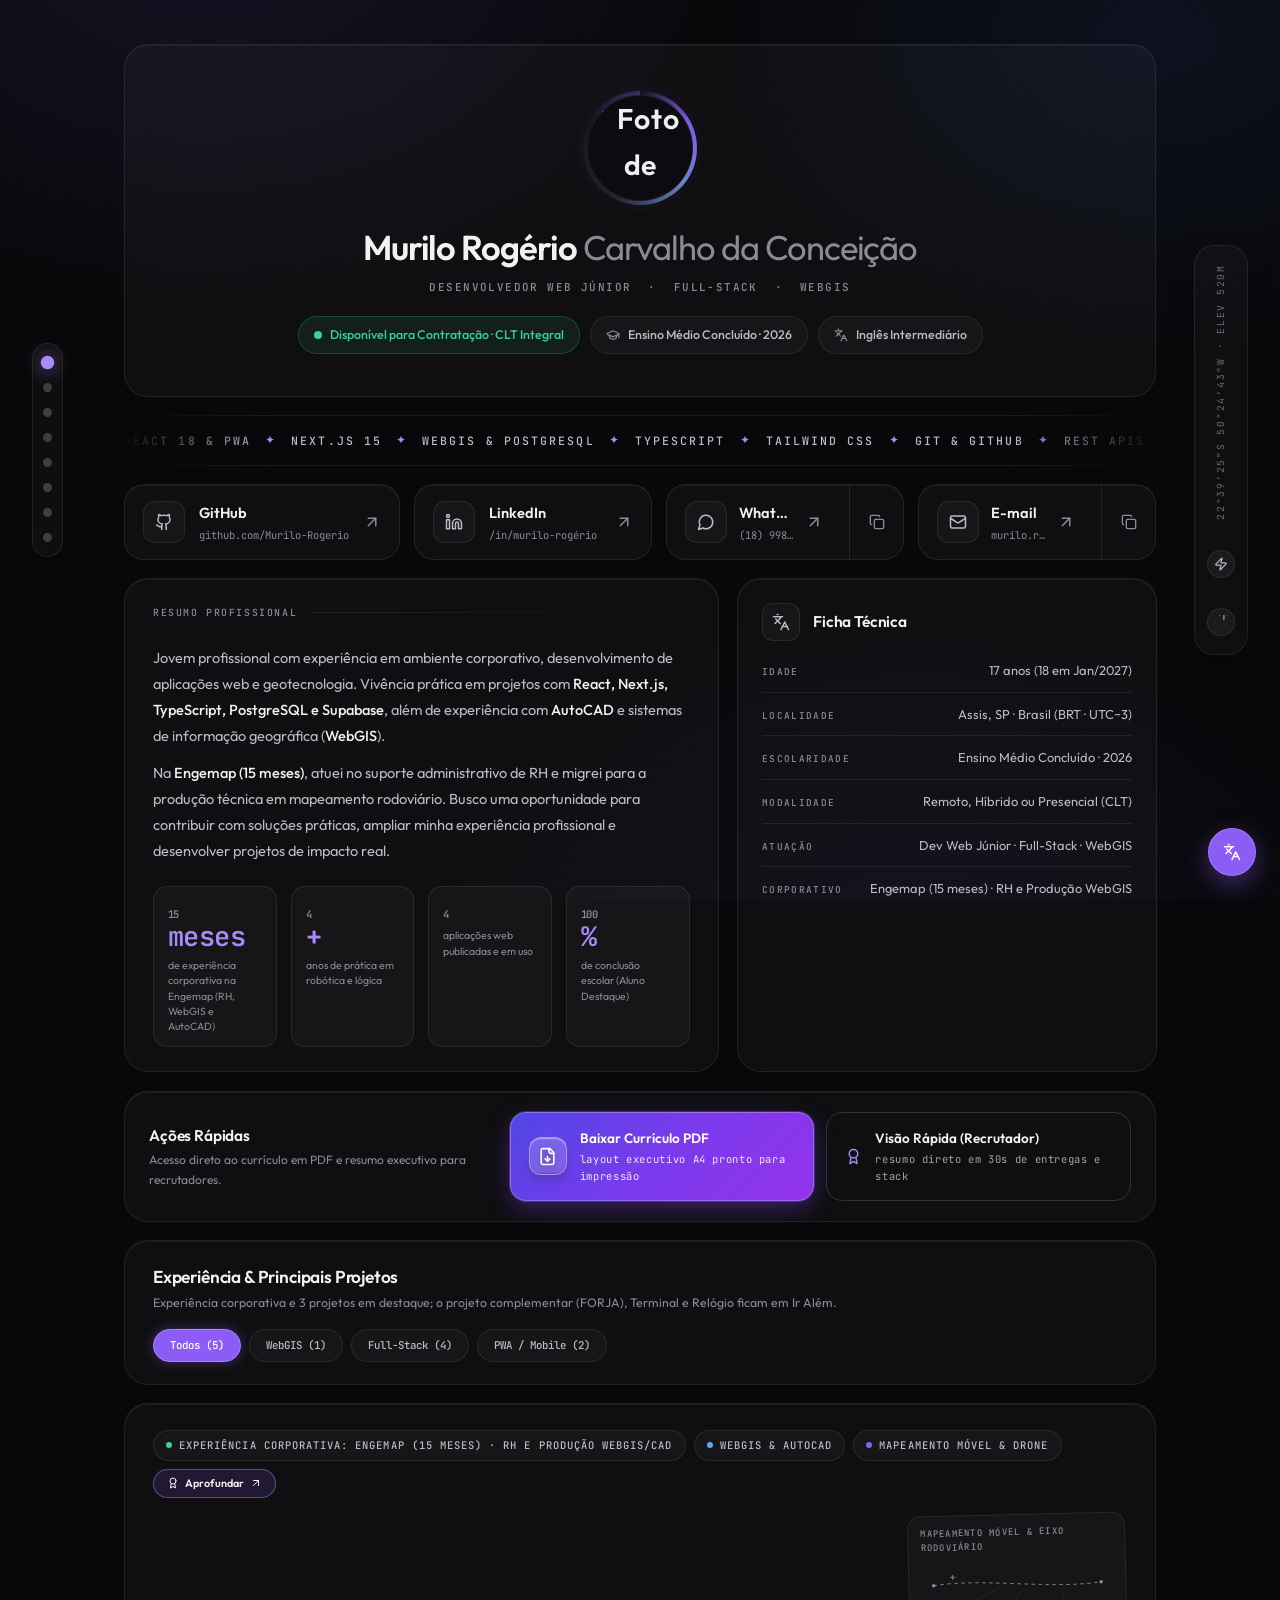
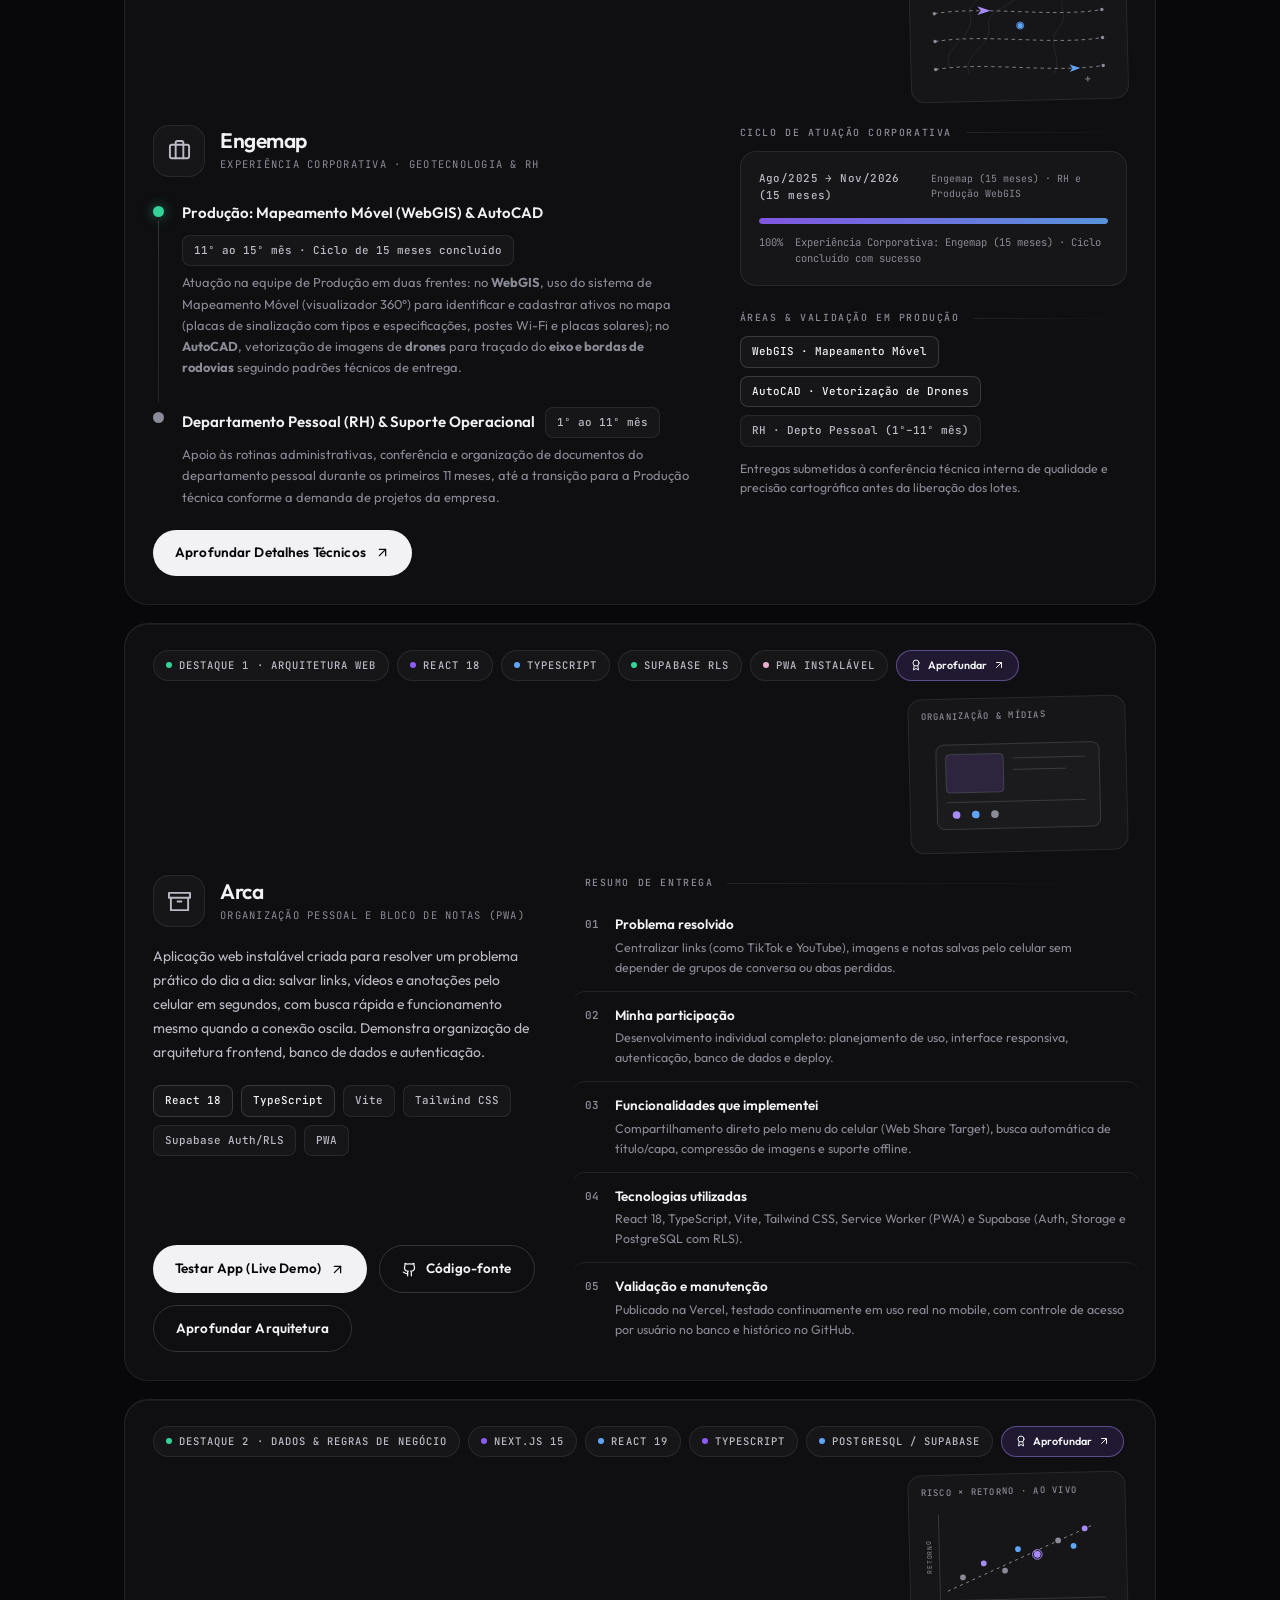
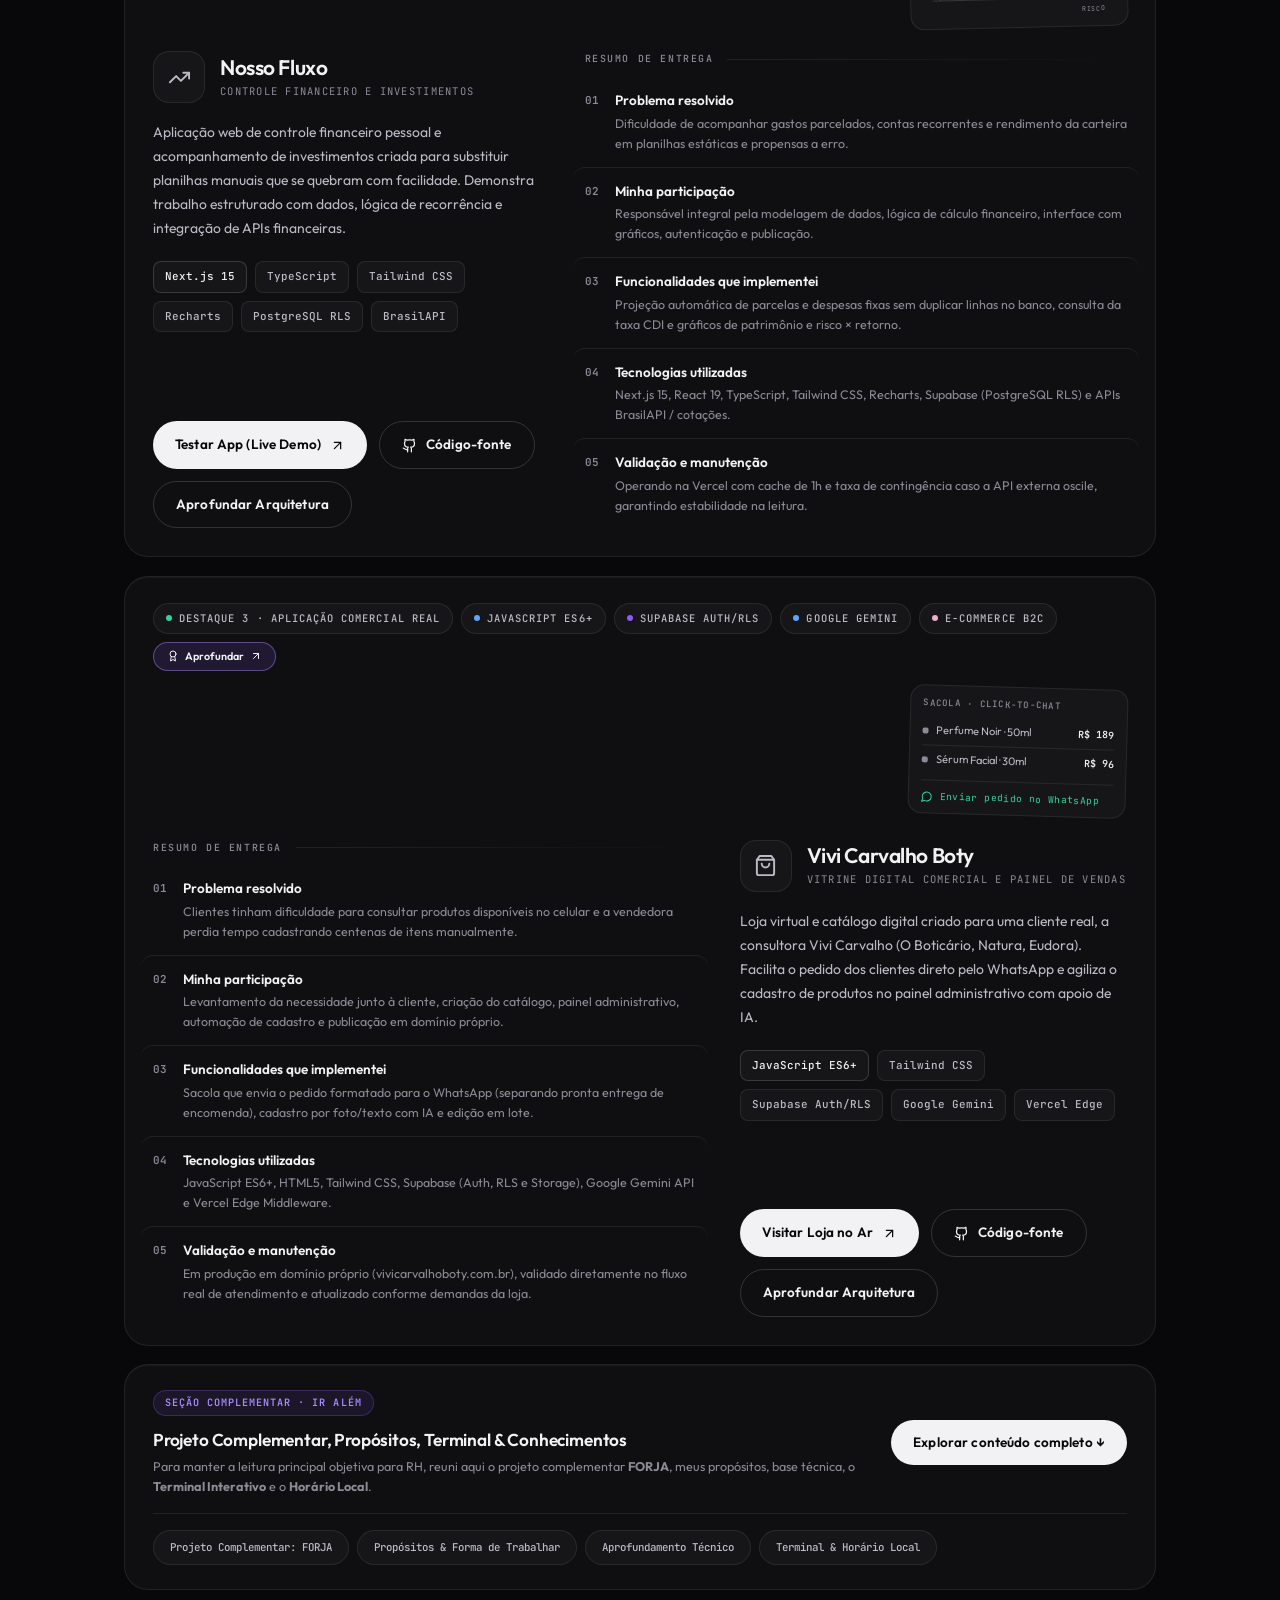
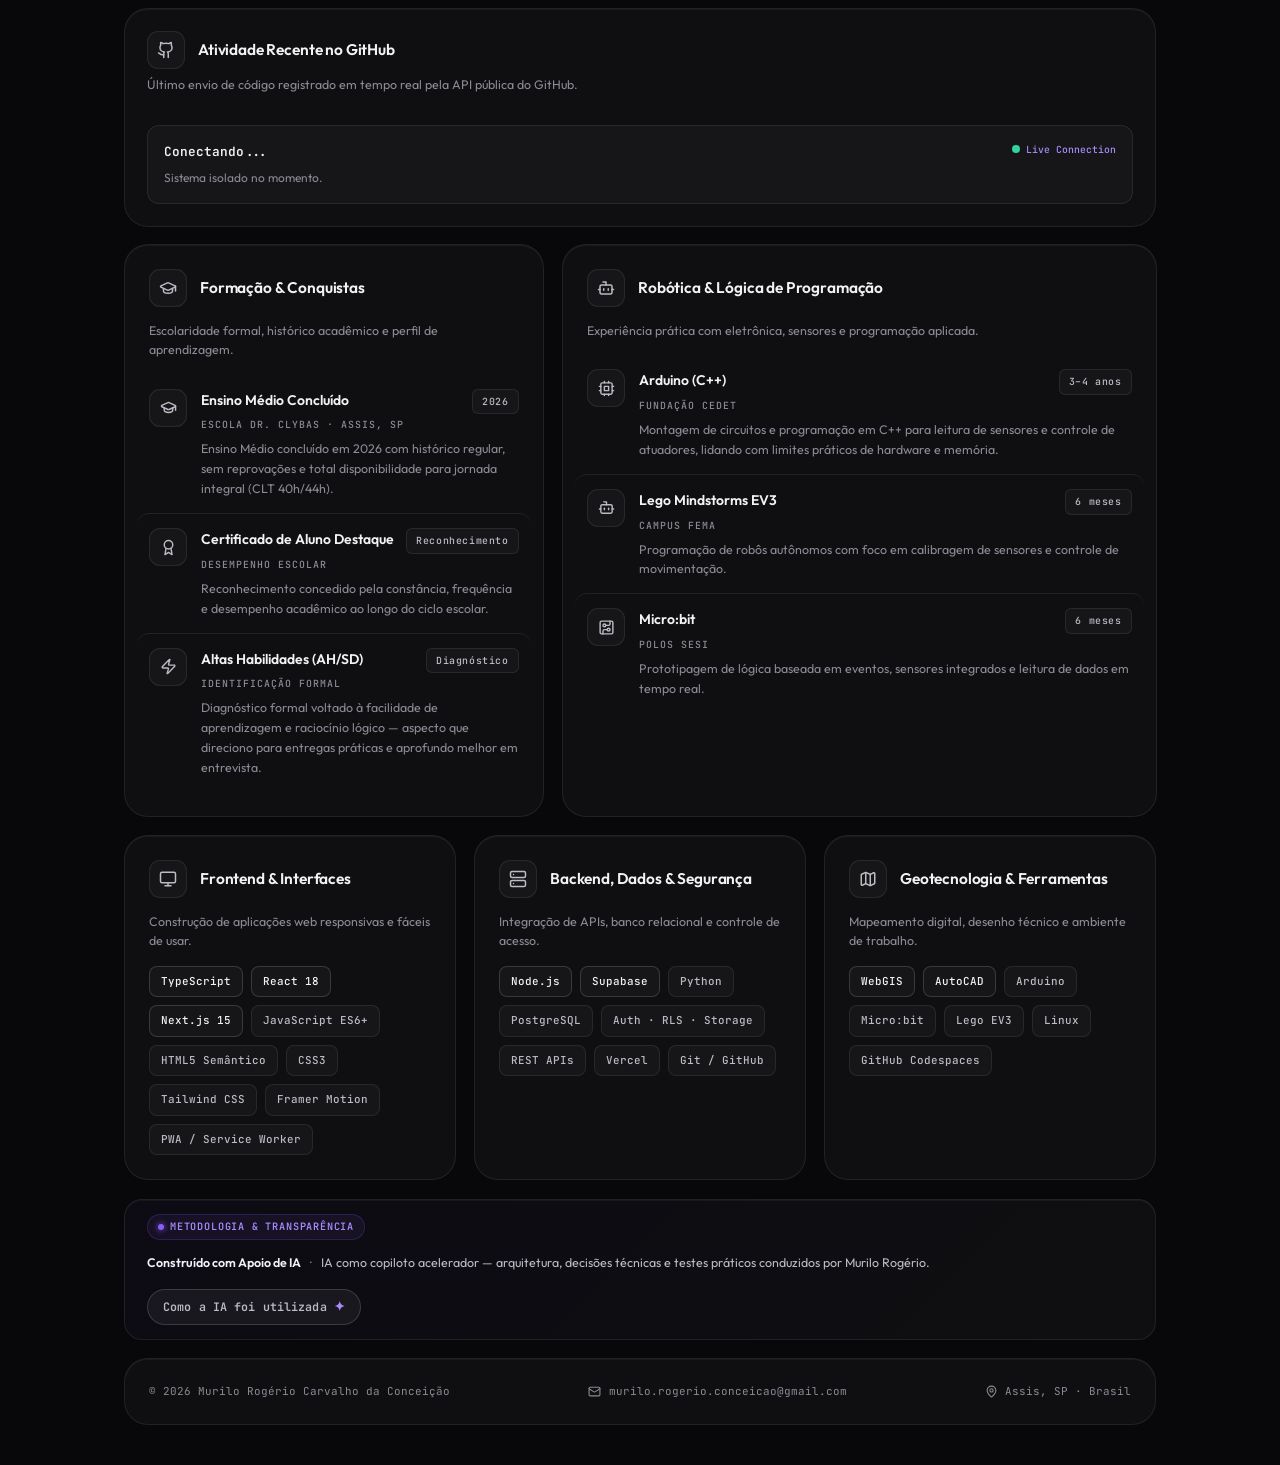
==== commit f742074b: "refactor(portfolio): adequar foco para rh, mover terminal/relogio para ir-alem e alinhar foto" ====
--- a/index.html
+++ b/index.html
@@ -4,14 +4,14 @@
 <meta charset="UTF-8">
 <meta name="viewport" content="width=device-width, initial-scale=1">
 <meta name="theme-color" content="#08080a">
-<meta name="description" content="Portfólio profissional de Murilo Rogério Carvalho da Conceição — Foco em Produção WebGIS, Geotecnologia e Robótica.">
-<meta property="og:title" content="Murilo Rogério — Portfólio & Currículo">
-<meta property="og:description" content="Produção WebGIS, Geotecnologia e Robótica. Conheça meus projetos e trajetória profissional.">
+<meta name="description" content="Portfólio profissional de Murilo Rogério Carvalho da Conceição — Desenvolvedor Web Júnior | Full-Stack | WebGIS. Experiência corporativa na Engemap e projetos em produção.">
+<meta property="og:title" content="Murilo Rogério — Desenvolvedor Web Júnior | Full-Stack | WebGIS">
+<meta property="og:description" content="Experiência corporativa em WebGIS e AutoCAD na Engemap e projetos web em React, Next.js, TypeScript, PostgreSQL e Supabase.">
 <meta property="og:type" content="website">
 <meta property="og:url" content="https://murilorogerio.dev">
-<meta property="og:image" content="https://ifqbuhrhmefqiwrpzvsh.supabase.co/storage/v1/object/public/site-assets/Capa.jpeg">
+<meta property="og:image" content="https://ifqbuhrhmefqiwrpzvsh.supabase.co/storage/v1/object/public/site-assets/url.jpeg">
 <meta name="twitter:card" content="summary_large_image">
-<title>Murilo Rogério — Portfólio & Currículo</title>
+<title>Murilo Rogério — Desenvolvedor Web Júnior | Full-Stack | WebGIS</title>
 <link rel="icon" type="image/jpeg" href="https://ifqbuhrhmefqiwrpzvsh.supabase.co/storage/v1/object/public/site-assets/url.jpeg">
 
 <!-- Otimização Avançada para IAs e Motores de Busca (Schema.org) -->
@@ -20,9 +20,9 @@
   "@context": "https://schema.org",
   "@type": "Person",
   "name": "Murilo Rogério Carvalho da Conceição",
-  "jobTitle": "Produção WebGIS & Geoprocessamento",
+  "jobTitle": "Desenvolvedor Web Júnior | Full-Stack | WebGIS",
   "url": "https://murilorogerio.dev",
-  "image": "https://ifqbuhrhmefqiwrpzvsh.supabase.co/storage/v1/object/public/site-assets/Capa.jpeg",
+  "image": "https://ifqbuhrhmefqiwrpzvsh.supabase.co/storage/v1/object/public/site-assets/url.jpeg",
   "address": {
     "@type": "PostalAddress",
     "addressLocality": "Assis",
@@ -1914,6 +1914,232 @@
 html.theme-contrast .ai-modal-col.ai {
   border: 2px solid #00ffff;
   background: #000000;
+}
+
+/* Horizontal Quick Actions Bar (Below Summary & Ficha) */
+.actions-row {
+  padding: 20px 24px;
+  display: flex;
+  flex-direction: row;
+  align-items: center;
+  justify-content: space-between;
+  gap: 20px;
+  flex-wrap: wrap;
+}
+.actions-head {
+  flex: 1 1 240px;
+  min-width: 0;
+}
+.actions-head .a-sub {
+  margin-bottom: 0;
+}
+.actions-btns {
+  display: grid;
+  grid-template-columns: repeat(2, minmax(220px, 1fr));
+  gap: 12px;
+  flex: 1.4 1 480px;
+}
+
+/* Complementary Deep-Dive Section ("Ir Além") */
+.deep-dive {
+  padding: 24px 28px;
+  display: flex;
+  flex-direction: column;
+  transform: none !important;
+}
+.deep-head {
+  display: flex;
+  align-items: center;
+  justify-content: space-between;
+  gap: 18px;
+  flex-wrap: wrap;
+}
+.deep-head-info {
+  flex: 1 1 420px;
+  min-width: 0;
+}
+.deep-eyebrow {
+  display: inline-flex;
+  align-items: center;
+  gap: 7px;
+  font-family: var(--mono);
+  font-size: .68rem;
+  font-weight: 600;
+  letter-spacing: .1em;
+  text-transform: uppercase;
+  color: var(--violet-2);
+  background: rgba(139, 92, 246, 0.1);
+  border: 1px solid rgba(139, 92, 246, 0.28);
+  border-radius: 999px;
+  padding: 4px 11px;
+  margin-bottom: 10px;
+}
+.deep-head h2 {
+  font-size: 1.15rem;
+  font-weight: 600;
+  letter-spacing: -.01em;
+  color: var(--text);
+}
+.deep-head p {
+  font-size: .84rem;
+  line-height: 1.55;
+  color: var(--text-3);
+  margin-top: 4px;
+}
+.deep-head-actions {
+  display: flex;
+  align-items: center;
+  gap: 10px;
+  flex-wrap: wrap;
+}
+.deep-tabs {
+  display: flex;
+  flex-wrap: wrap;
+  gap: 8px;
+  margin-top: 16px;
+  padding-top: 16px;
+  border-top: 1px solid var(--line);
+}
+.deep-tab {
+  display: inline-flex;
+  align-items: center;
+  gap: 7px;
+  padding: 8px 16px;
+  border-radius: 999px;
+  font-family: var(--mono);
+  font-size: .72rem;
+  font-weight: 500;
+  background: var(--surface);
+  border: 1px solid var(--line);
+  color: var(--text-2);
+  cursor: pointer;
+  transition: all .25s ease;
+}
+.deep-tab:hover {
+  background: var(--surface-2);
+  color: var(--text);
+  border-color: var(--line-2);
+}
+.deep-dive.open .deep-tab.active {
+  background: rgba(139, 92, 246, 0.18);
+  color: var(--text);
+  border-color: rgba(167, 139, 250, 0.55);
+}
+.deep-body {
+  display: none;
+  margin-top: 20px;
+  padding-top: 22px;
+  border-top: 1px solid var(--line);
+}
+.deep-dive.open .deep-body {
+  display: block;
+}
+.deep-pane {
+  display: none;
+}
+.deep-pane.active {
+  display: block;
+}
+.deep-forja-card {
+  padding: 22px 24px;
+  border-radius: 18px;
+  background: var(--surface);
+  border: 1px solid var(--line);
+}
+.deep-grid-3 {
+  display: grid;
+  grid-template-columns: repeat(3, 1fr);
+  gap: 16px;
+}
+.deep-grid-2 {
+  display: grid;
+  grid-template-columns: repeat(2, 1fr);
+  gap: 16px;
+}
+.deep-term-grid {
+  display: grid;
+  grid-template-columns: 7fr 5fr;
+  gap: 16px;
+  align-items: stretch;
+}
+.deep-term-grid .panel {
+  border-radius: 18px;
+  height: 100%;
+}
+.deep-card {
+  padding: 20px;
+  border-radius: 16px;
+  background: var(--surface);
+  border: 1px solid var(--line);
+  display: flex;
+  flex-direction: column;
+  gap: 10px;
+}
+.deep-card-head {
+  display: flex;
+  align-items: center;
+  gap: 10px;
+}
+.deep-card h3 {
+  font-size: .96rem;
+  font-weight: 600;
+  color: var(--text);
+  letter-spacing: -.01em;
+}
+.deep-card p {
+  font-size: .84rem;
+  line-height: 1.65;
+  color: var(--text-2);
+}
+.deep-card-foot {
+  margin-top: auto;
+  padding-top: 8px;
+}
+.cs-meta-grid {
+  display: grid;
+  grid-template-columns: 1fr 1fr;
+  gap: 14px;
+  margin: 0 0 20px;
+}
+.cs-meta-box {
+  padding: 14px 16px;
+  border-radius: 12px;
+  background: var(--surface);
+  border: 1px solid var(--line);
+}
+.cs-meta-box h4 {
+  font-family: var(--mono);
+  font-size: .66rem;
+  font-weight: 600;
+  letter-spacing: .12em;
+  text-transform: uppercase;
+  color: var(--violet-2);
+  margin-bottom: 6px;
+}
+.cs-meta-box p {
+  font-size: .82rem;
+  line-height: 1.55;
+  color: var(--text-2);
+}
+html.theme-light .deep-dive.open .deep-tab.active {
+  background: rgba(124, 58, 237, 0.12);
+  border-color: rgba(124, 58, 237, 0.45);
+  color: #4c1d95;
+}
+html.theme-contrast .deep-dive.open .deep-tab.active {
+  background: #ffff00;
+  color: #000000;
+  border-color: #ffffff;
+}
+html.theme-contrast .deep-eyebrow {
+  background: #000000;
+  color: #00ffff;
+  border-color: #00ffff;
+}
+
+@media (max-width: 960px) {
+  .deep-grid-3 { grid-template-columns: 1fr; }
+  .deep-term-grid { grid-template-columns: 1fr; }
 }
 
 @media (max-width: 768px) {
@@ -1944,6 +2170,12 @@
   .ai-card-action { width: 100% !important; margin-top: 2px !important; }
   .btn-ai-trigger { width: 100% !important; justify-content: center !important; padding: 9px 16px !important; font-size: .8rem !important; }
   .ai-duo-grid { grid-template-columns: 1fr; }
+  .actions-row { padding: 20px; flex-direction: column; align-items: stretch; gap: 14px; }
+  .actions-btns { grid-template-columns: 1fr; flex: none; width: 100%; }
+  .deep-dive { padding: 20px; }
+  .deep-forja-card { padding: 18px 16px; }
+  .deep-grid-2 { grid-template-columns: 1fr; }
+  .cs-meta-grid { grid-template-columns: 1fr; }
   .modal-box { padding: 24px 20px; border-radius: 20px; }
   .modal-kpis-4 { grid-template-columns: repeat(2, 1fr); }
   .cs-kpi-bar { grid-template-columns: 1fr; }
@@ -1975,7 +2207,7 @@
   <a href="#arca" class="rail-item" data-sec="arca"><span class="tooltip">Arca</span></a>
   <a href="#nossofluxo" class="rail-item" data-sec="nossofluxo"><span class="tooltip">Nosso Fluxo</span></a>
   <a href="#viviboty" class="rail-item" data-sec="viviboty"><span class="tooltip">Vivi Carvalho Boty</span></a>
-  <a href="#forja" class="rail-item" data-sec="forja"><span class="tooltip">Forja</span></a>
+  <a href="#ir-alem" class="rail-item" data-sec="ir-alem"><span class="tooltip">Ir Além &amp; Forja</span></a>
   <a href="#formacao" class="rail-item" data-sec="formacao"><span class="tooltip">Formação &amp; Robótica</span></a>
 </nav>
 
@@ -2133,13 +2365,14 @@
           <span class="avatar-halo" aria-hidden="true"></span>
           <span class="avatar-ring" aria-hidden="true"></span>
           <span class="avatar-core">
-            <img src="https://ifqbuhrhmefqiwrpzvsh.supabase.co/storage/v1/object/public/site-assets/Capa.jpeg" alt="Foto de perfil de Murilo Rogério" width="114" height="114" loading="eager" fetchpriority="high">
+            <!-- Foto principal alinhada ao ícone do site -->
+            <img src="https://ifqbuhrhmefqiwrpzvsh.supabase.co/storage/v1/object/public/site-assets/url.jpeg" alt="Foto de perfil de Murilo Rogério" width="114" height="114" loading="eager" fetchpriority="high">
           </span>
         </div>
         <h1>Murilo Rogério <span class="soft">Carvalho da Conceição</span></h1>
-        <p class="roles">Desenvolvimento Web &nbsp;·&nbsp; Geotecnologia &amp; WebGIS &nbsp;·&nbsp; Robótica</p>
+        <p class="roles">Desenvolvedor Web Júnior &nbsp;·&nbsp; Full-Stack &nbsp;·&nbsp; WebGIS</p>
         <div class="pills">
-          <span class="pill status"><span class="dot" aria-hidden="true"></span>Disponível para Oportunidades / Efetivação</span>
+          <span class="pill status"><span class="dot" aria-hidden="true"></span>Disponível para Contratação · CLT Integral</span>
           <span class="pill"><svg class="ic" aria-hidden="true"><use href="#i-graduation"/></svg>Ensino Médio Concluído · 2026</span>
           <span class="pill"><svg class="ic" aria-hidden="true"><use href="#i-languages"/></svg>Inglês Intermediário</span>
         </div>
@@ -2195,24 +2428,27 @@
       <section class="panel summary tilt" id="summary">
         <div class="spec-head">Resumo Profissional</div>
         <p>
-          Experiência Corporativa na <strong>Engemap (15 meses)</strong> com foco em <strong>Produção WebGIS e Geotecnologia</strong>: atuação técnica em Mapeamento Móvel via visualizador 360° no WebGIS para cadastro de placas, postes Wi-Fi e placas solares, além de vetorização de ortoimagens de <strong>drones</strong> no AutoCAD para traçado de precisão do <strong>eixo e bordas de rodovias</strong>. Histórico de transição ágil para a Produção por volta do 11º mês e diagnóstico formal de <strong>Altas Habilidades / Superdotação (AH/SD)</strong>.
+          Jovem profissional com experiência em ambiente corporativo, desenvolvimento de aplicações web e geotecnologia. Vivência prática em projetos com <strong>React, Next.js, TypeScript, PostgreSQL e Supabase</strong>, além de experiência com <strong>AutoCAD</strong> e sistemas de informação geográfica (<strong>WebGIS</strong>).
+        </p>
+        <p style="margin-top:10px;">
+          Na <strong>Engemap (15 meses)</strong>, atuei no suporte administrativo de RH e migrei para a produção técnica em mapeamento rodoviário. Busco uma oportunidade para contribuir com soluções práticas, ampliar minha experiência profissional e desenvolver projetos de impacto real.
         </p>
         <div class="metrics">
           <div class="metric">
             <b id="engemap-metric-num"><span data-count="15">0</span><em> meses</em></b>
-            <span id="engemap-metric-label">experiência corporativa na Engemap (WebGIS &amp; CAD)</span>
+            <span id="engemap-metric-label">de experiência corporativa na Engemap (RH, WebGIS e AutoCAD)</span>
           </div>
           <div class="metric">
             <b><span data-count="4">0</span><em>+</em></b>
-            <span>anos moldando base em robótica e sistemas</span>
+            <span>anos de prática em robótica e lógica</span>
           </div>
           <div class="metric">
             <b><span data-count="4">0</span></b>
-            <span>sistemas robustos operando em produção</span>
+            <span>aplicações web publicadas e em uso</span>
           </div>
           <div class="metric">
             <b><span data-count="100">0</span><em>%</em></b>
-            <span>aproveitamento com distinção escolar máxima</span>
+            <span>de conclusão escolar (Aluno Destaque)</span>
           </div>
         </div>
       </section>
@@ -2226,57 +2462,22 @@
         </header>
         <dl>
           <div class="frow"><dt>Idade</dt><dd><span class="dynamic-age">17</span> anos (18 em Jan/2027)</dd></div>
+          <div class="frow"><dt>Localidade</dt><dd>Assis, SP · Brasil (BRT · UTC−3)</dd></div>
           <div class="frow"><dt>Escolaridade</dt><dd>Ensino Médio Concluído · 2026</dd></div>
-          <div class="frow"><dt>Modalidade</dt><dd>Remoto, Híbrido ou Presencial (CLT Integral)</dd></div>
-          <div class="frow"><dt>Foco Técnico</dt><dd>WebGIS · AutoCAD · Dev Web</dd></div>
-          <div class="frow"><dt>Perfil</dt><dd>AH/SD · rápida assimilação lógica</dd></div>
-          <div class="frow"><dt>Corporativo</dt><dd id="engemap-ficha-contrato">Engemap (15 meses) · Foco em Produção WebGIS e Geotecnologia</dd></div>
+          <div class="frow"><dt>Modalidade</dt><dd>Remoto, Híbrido ou Presencial (CLT)</dd></div>
+          <div class="frow"><dt>Atuação</dt><dd>Dev Web Júnior · Full-Stack · WebGIS</dd></div>
+          <div class="frow"><dt>Corporativo</dt><dd id="engemap-ficha-contrato">Engemap (15 meses) · RH e Produção WebGIS</dd></div>
         </dl>
       </section>
     </div>
 
-    <div class="cell sp-7 reveal" style="--d:.08s">
-      <section class="panel terminal tilt" aria-label="Terminal Interativo">
-        <div class="t-bar">
-          <div class="t-bar-left">
-            <span class="t-dots" aria-hidden="true"><i></i><i></i><i></i></span>
-            <div class="t-tabs">
-              <button class="t-tab active" data-tab="config">murilo.config.ts</button>
-              <button class="t-tab" data-tab="trajetoria">trajetoria.ts</button>
-              <button class="t-tab" data-tab="stack">stack.ts</button>
-            </div>
-          </div>
+    <div class="cell sp-12 reveal" style="--d:.1s">
+      <section class="panel actions actions-row" aria-label="Ações rápidas" style="transform:none!important;">
+        <div class="actions-head">
+          <h2>Ações Rápidas</h2>
+          <p class="a-sub">Acesso direto ao currículo em PDF e resumo executivo para recrutadores.</p>
         </div>
-        <div class="t-body" id="terminal-content">
-          <!-- Conteúdo inserido dinamicamente via JS -->
-        </div>
-      </section>
-    </div>
-
-    <div class="cell sp-5 reveal" style="--d:.14s">
-      <div class="stack">
-
-        <section class="panel geo tilt" aria-label="Localização e horário local">
-          <header>
-            <span class="sk-icon"><svg class="ic"><use href="#i-map-pin"/></svg></span>
-            <div>
-              <h2>Assis, SP</h2>
-              <p class="g-sub">São Paulo · Brasil</p>
-            </div>
-          </header>
-          <div class="clock">
-            <span id="clock-time">--:--:--</span> <small id="clock-mer">BRT</small>
-          </div>
-          <p class="g-date" id="clock-date">—</p>
-          <p class="g-tz">
-            <svg class="ic" aria-hidden="true"><use href="#i-clock"/></svg>
-            BRT · UTC−3 · fuso America/Sao_Paulo
-          </p>
-        </section>
-
-        <section class="panel actions" aria-label="Ações rápidas" style="transform:none!important;">
-          <h2>Ações Rápidas</h2>
-          <p class="a-sub">Acesso direto ao resumo executivo e contato imediato.</p>
+        <div class="actions-btns">
           <button class="act act-cta-primary" type="button" id="cv-btn" aria-label="Baixar Currículo em PDF executivo A4">
             <span class="act-icon-box" aria-hidden="true">
               <svg class="ic"><use href="#i-file-down"/></svg>
@@ -2288,19 +2489,18 @@
           <button class="act act-ghost" type="button" id="quick-view-btn">
             <svg class="ic" aria-hidden="true" style="color:var(--violet-2)"><use href="#i-award"/></svg>
             <span>Visão Rápida (Recrutador)
-              <small>resumo em 30s de competências &amp; impacto</small>
+              <small>resumo direto em 30s de entregas e stack</small>
             </span>
           </button>
-        </section>
-
-      </div>
+        </div>
+      </section>
     </div>
 
     <div class="cell sp-12 reveal" style="--d:.06s">
       <div class="panel projects-filter-bar">
         <div class="pf-info">
-          <h2>Projetos em Produção &amp; Experiência</h2>
-          <p>Sistemas com código real em execução na web e geoprocessamento corporativo.</p>
+          <h2>Experiência &amp; Principais Projetos</h2>
+          <p>Experiência corporativa e 3 projetos em destaque; o projeto complementar (FORJA), Terminal e Relógio ficam em Ir Além.</p>
         </div>
         <div class="pf-tabs" role="tablist" aria-label="Filtrar projetos por categoria">
           <button type="button" class="pf-tab active" data-filter="all">Todos (5)</button>
@@ -2315,13 +2515,13 @@
       <article class="panel project tilt" id="engemap">
         <div class="panel-head">
           <div class="p-badges">
-            <span class="badge" id="engemap-badge"><span class="bdot b-green" aria-hidden="true"></span>Experiência Corporativa: Engemap (15 meses) · Foco em Produção WebGIS e Geotecnologia</span>
+            <span class="badge" id="engemap-badge"><span class="bdot b-green" aria-hidden="true"></span>Experiência Corporativa: Engemap (15 meses) · RH e Produção WebGIS/CAD</span>
             <span class="badge"><span class="bdot b-blue" aria-hidden="true"></span>WebGIS &amp; AutoCAD</span>
             <span class="badge"><span class="bdot b-violet" aria-hidden="true"></span>Mapeamento Móvel &amp; Drone</span>
           
-            <button type="button" class="btn-case-badge btn-case-study" data-case="engemap" aria-label="Abrir estudo de caso">
+            <button type="button" class="btn-case-badge btn-case-study" data-case="engemap" aria-label="Abrir detalhes técnicos da Engemap">
               <svg class="ic" aria-hidden="true"><use href="#i-award"/></svg>
-              Estudo de Caso
+              Aprofundar
               <svg class="ic" aria-hidden="true"><use href="#i-arrow-up-right"/></svg>
             </button>
           </div>
@@ -2365,7 +2565,7 @@
               <span class="p-icon"><svg class="ic"><use href="#i-briefcase"/></svg></span>
               <div>
                 <h3>Engemap</h3>
-                <p class="p-tag">Mapeamento Móvel &amp; Vetorização Rodoviária</p>
+                <p class="p-tag">Experiência Corporativa · Geotecnologia &amp; RH</p>
               </div>
             </div>
 
@@ -2374,11 +2574,11 @@
                 <span class="xp-dot now" aria-hidden="true"></span>
                 <div class="xp-body">
                   <div class="xp-head">
-                    <h4>Mapeamento Móvel &amp; CAD Rodoviário (WebGIS / Drones)</h4>
-                    <span class="chip" id="engemap-role-chip">Experiência Corporativa · 15 meses</span>
+                    <h4>Produção: Mapeamento Móvel (WebGIS) &amp; AutoCAD</h4>
+                    <span class="chip" id="engemap-role-chip">11º ao 15º mês · Fase Técnica</span>
                   </div>
                   <p>
-                    Atuação técnica na Produção dividida em duas frentes de alta precisão: no <strong>WebGIS</strong>, utilizando o sistema de Mapeamento Móvel (visualizador 360°) para identificar e marcar no mapa ativos como placas de sinalização (especificações e tipos), postes de Wi-Fi e placas solares; no <strong>AutoCAD</strong>, processando mosaicos de imagens de <strong>drone</strong> para traçado preciso do <strong>eixo geométrico da rodovia</strong> e as <strong>linhas de borda</strong> da pista. Transição realizada por volta do 11º mês de contrato para suprir demandas técnicas de engenharia.
+                    Atuação na equipe de Produção em duas frentes: no <strong>WebGIS</strong>, uso do sistema de Mapeamento Móvel (visualizador 360°) para identificar e cadastrar ativos no mapa (placas de sinalização com tipos e especificações, postes Wi-Fi e placas solares); no <strong>AutoCAD</strong>, vetorização de imagens de <strong>drones</strong> para traçado do <strong>eixo e bordas de rodovias</strong> seguindo padrões técnicos de entrega.
                   </p>
                 </div>
               </article>
@@ -2387,18 +2587,18 @@
                 <span class="xp-dot" aria-hidden="true"></span>
                 <div class="xp-body">
                   <div class="xp-head">
-                    <h4>Suporte Operacional &amp; Departamento Pessoal (RH)</h4>
+                    <h4>Departamento Pessoal (RH) &amp; Suporte Operacional</h4>
                     <span class="chip">1º ao 11º mês</span>
                   </div>
                   <p>
-                    Gestão meticulosa de processos internos, organização documental e suporte operacional ao departamento pessoal por ~11 meses, até a transição ágil para a Produção técnica motivada por baixa demanda e readequação estratégica de projetos.
+                    Apoio às rotinas administrativas, conferência e organização de documentos do departamento pessoal durante os primeiros 11 meses, até a transição para a Produção técnica conforme a demanda de projetos da empresa.
                   </p>
                 </div>
               </article>
             </div>
             <div style="margin-top:22px;">
               <button class="btn btn-solid btn-case-study" type="button" data-case="engemap">
-                Ver Estudo de Caso Completo
+                Aprofundar Detalhes Técnicos
                 <svg class="ic" aria-hidden="true"><use href="#i-arrow-up-right"/></svg>
               </button>
             </div>
@@ -2409,7 +2609,7 @@
             <div class="contract">
               <div class="c-top">
                 <span class="c-range" id="engemap-range">Ago/2025 → Nov/2026 (15 meses)</span>
-                <span class="c-len" id="engemap-len">Experiência Corporativa: Engemap (15 meses) · Foco em Produção WebGIS e Geotecnologia</span>
+                <span class="c-len" id="engemap-len">Engemap (15 meses) · Foco em Produção WebGIS e AutoCAD</span>
               </div>
               <div class="c-track" role="progressbar" aria-label="Progresso do ciclo corporativo" aria-valuemin="0" aria-valuemax="100" aria-valuenow="0" id="c-bar">
                 <div class="c-fill" id="c-fill"></div>
@@ -2420,12 +2620,15 @@
               </div>
             </div>
 
-            <div class="spec-head" style="margin-top:24px">Setores de Atuação</div>
+            <div class="spec-head" style="margin-top:24px">Áreas &amp; Validação em Produção</div>
             <div class="c-areas">
-              <span class="chip core">Produção: Mapeamento Móvel (WebGIS)</span>
-              <span class="chip core">Produção: AutoCAD &amp; Drone (Fase Técnica)</span>
-              <span class="chip">RH · Depto Pessoal (1º ao 11º mês)</span>
+              <span class="chip core">WebGIS · Mapeamento Móvel</span>
+              <span class="chip core">AutoCAD · Vetorização de Drones</span>
+              <span class="chip">RH · Depto Pessoal (1º–11º mês)</span>
             </div>
+            <p style="margin-top:12px; font-size:.82rem; line-height:1.55; color:var(--text-3);">
+              Entregas submetidas à conferência técnica interna de qualidade e precisão cartográfica antes da liberação dos lotes.
+            </p>
           </div>
         </div>
       </article>
@@ -2435,16 +2638,15 @@
       <article class="panel project tilt" id="arca">
         <div class="panel-head">
           <div class="p-badges">
+            <span class="badge"><span class="bdot b-green" aria-hidden="true"></span>Destaque 1 · Arquitetura Web</span>
             <span class="badge"><span class="bdot b-violet" aria-hidden="true"></span>React 18</span>
             <span class="badge"><span class="bdot b-blue" aria-hidden="true"></span>TypeScript</span>
-            <span class="badge"><span class="bdot b-violet" aria-hidden="true"></span>Vite</span>
-            <span class="badge"><span class="bdot b-blue" aria-hidden="true"></span>Tailwind CSS</span>
             <span class="badge"><span class="bdot b-green" aria-hidden="true"></span>Supabase RLS</span>
-            <span class="badge"><span class="bdot b-rose" aria-hidden="true"></span>PWA / Share Target</span>
+            <span class="badge"><span class="bdot b-rose" aria-hidden="true"></span>PWA Instalável</span>
           
-            <button type="button" class="btn-case-badge btn-case-study" data-case="arca" aria-label="Abrir estudo de caso">
+            <button type="button" class="btn-case-badge btn-case-study" data-case="arca" aria-label="Abrir estudo de caso técnico do Arca">
               <svg class="ic" aria-hidden="true"><use href="#i-award"/></svg>
-              Estudo de Caso
+              Aprofundar
               <svg class="ic" aria-hidden="true"><use href="#i-arrow-up-right"/></svg>
             </button>
           </div>
@@ -2469,19 +2671,19 @@
               <span class="p-icon"><svg class="ic"><use href="#i-archive"/></svg></span>
               <div>
                 <h3>Arca</h3>
-                <p class="p-tag">Organização Pessoal &amp; Bloco de Notas PWA</p>
+                <p class="p-tag">Organização Pessoal e Bloco de Notas (PWA)</p>
               </div>
             </div>
             <p class="p-desc">
-              PWA de alta performance para organização pessoal e bookmarking. Criado para mitigar o atrito de salvar referências rapidamente no mobile, implementando captura nativa via Web Share Target (TikTok/YouTube) e garantindo integridade de dados por sincronização offline-first com atualização otimista.
+              Aplicação web instalável criada para resolver um problema prático do dia a dia: salvar links, vídeos e anotações pelo celular em segundos, com busca rápida e funcionamento mesmo quando a conexão oscila. Demonstra organização de arquitetura frontend, banco de dados e autenticação.
             </p>
-            <div class="p-stack" aria-label="Stack complementar">
-              <span class="chip core">PWA Instalável</span>
-              <span class="chip">Web Share Target</span>
-              <span class="chip">oEmbed Auto-Fetch</span>
-              <span class="chip">Compressão Canvas</span>
-              <span class="chip">Supabase Auth</span>
-              <span class="chip">PostgreSQL RLS</span>
+            <div class="p-stack" aria-label="Tecnologias do projeto">
+              <span class="chip core">React 18</span>
+              <span class="chip core">TypeScript</span>
+              <span class="chip">Vite</span>
+              <span class="chip">Tailwind CSS</span>
+              <span class="chip">Supabase Auth/RLS</span>
+              <span class="chip">PWA</span>
             </div>
             <div class="p-actions">
               <a class="btn btn-solid" href="https://arcaik-notes.vercel.app/" target="_blank" rel="noopener noreferrer">
@@ -2493,40 +2695,47 @@
                 Código-fonte
               </a>
               <button type="button" class="btn btn-ghost btn-case-study" data-case="arca">
-                Estudo de Caso
+                Aprofundar Arquitetura
               </button>
             </div>
           </div>
 
           <div class="p-specs">
-            <div class="spec-head">Estudo de Caso &amp; Arquitetura</div>
+            <div class="spec-head">Resumo de Entrega</div>
             <ol class="spec-list">
               <li>
                 <span class="spec-num">01</span>
                 <div>
-                  <strong>Web Share Target &amp; oEmbed Nativo</strong>
-                  <p>Integração com a folha de compartilhamento nativa do Android para arquivar vídeos consumindo metadados automaticamente.</p>
+                  <strong>Problema resolvido</strong>
+                  <p>Centralizar links (como TikTok e YouTube), imagens e notas salvas pelo celular sem depender de grupos de conversa ou abas perdidas.</p>
                 </div>
               </li>
               <li>
                 <span class="spec-num">02</span>
                 <div>
-                  <strong>Compressão Client-Side &amp; Resiliência</strong>
-                  <p>Imagens otimizadas diretamente via canvas reduzindo o payload de rede substancialmente.</p>
+                  <strong>Minha participação</strong>
+                  <p>Desenvolvimento individual completo: planejamento de uso, interface responsiva, autenticação, banco de dados e deploy.</p>
                 </div>
               </li>
               <li>
                 <span class="spec-num">03</span>
                 <div>
-                  <strong>Segurança (RLS) &amp; URLs Assinadas</strong>
-                  <p>Controle estrito de vazamento de dados assegurado com Row Level Security (RLS) no Postgres e buckets efêmeros.</p>
+                  <strong>Funcionalidades que implementei</strong>
+                  <p>Compartilhamento direto pelo menu do celular (Web Share Target), busca automática de título/capa, compressão de imagens e suporte offline.</p>
                 </div>
               </li>
               <li>
                 <span class="spec-num">04</span>
                 <div>
-                  <strong>Navegação Offline e Updates Otimistas</strong>
-                  <p>Estratégia avançada de Service Worker com mutações falsas velozes para UX perfeita.</p>
+                  <strong>Tecnologias utilizadas</strong>
+                  <p>React 18, TypeScript, Vite, Tailwind CSS, Service Worker (PWA) e Supabase (Auth, Storage e PostgreSQL com RLS).</p>
+                </div>
+              </li>
+              <li>
+                <span class="spec-num">05</span>
+                <div>
+                  <strong>Validação e manutenção</strong>
+                  <p>Publicado na Vercel, testado continuamente em uso real no mobile, com controle de acesso por usuário no banco e histórico no GitHub.</p>
                 </div>
               </li>
             </ol>
@@ -2539,15 +2748,15 @@
       <article class="panel project tilt" id="nossofluxo">
         <div class="panel-head">
           <div class="p-badges">
+            <span class="badge"><span class="bdot b-green" aria-hidden="true"></span>Destaque 2 · Dados &amp; Regras de Negócio</span>
             <span class="badge"><span class="bdot b-violet" aria-hidden="true"></span>Next.js 15</span>
             <span class="badge"><span class="bdot b-blue" aria-hidden="true"></span>React 19</span>
             <span class="badge"><span class="bdot b-violet" aria-hidden="true"></span>TypeScript</span>
-            <span class="badge"><span class="bdot b-blue" aria-hidden="true"></span>Supabase</span>
-            <span class="badge"><span class="bdot b-green" aria-hidden="true"></span>Fintech</span>
+            <span class="badge"><span class="bdot b-blue" aria-hidden="true"></span>PostgreSQL / Supabase</span>
           
-            <button type="button" class="btn-case-badge btn-case-study" data-case="nossofluxo" aria-label="Abrir estudo de caso">
+            <button type="button" class="btn-case-badge btn-case-study" data-case="nossofluxo" aria-label="Abrir estudo de caso técnico do Nosso Fluxo">
               <svg class="ic" aria-hidden="true"><use href="#i-award"/></svg>
-              Estudo de Caso
+              Aprofundar
               <svg class="ic" aria-hidden="true"><use href="#i-arrow-up-right"/></svg>
             </button>
           </div>
@@ -2578,15 +2787,16 @@
               <span class="p-icon"><svg class="ic"><use href="#i-trending-up"/></svg></span>
               <div>
                 <h3>Nosso Fluxo</h3>
-                <p class="p-tag">Plataforma Fintech de Controle Patrimonial</p>
+                <p class="p-tag">Controle Financeiro e Investimentos</p>
               </div>
             </div>
             <p class="p-desc">
-              Produto Fintech projetado para sanar ineficiências em planilhas de terceiros. Integra consumo real-time de juros básicos (CDI/BrasilAPI) e ativos B3 para entrega de panoramas automatizados através de um motor de recursão autoral sem duplicação de dados.
+              Aplicação web de controle financeiro pessoal e acompanhamento de investimentos criada para substituir planilhas manuais que se quebram com facilidade. Demonstra trabalho estruturado com dados, lógica de recorrência e integração de APIs financeiras.
             </p>
-            <div class="p-stack" aria-label="Stack complementar">
+            <div class="p-stack" aria-label="Tecnologias do projeto">
+              <span class="chip core">Next.js 15</span>
+              <span class="chip">TypeScript</span>
               <span class="chip">Tailwind CSS</span>
-              <span class="chip">Framer Motion</span>
               <span class="chip">Recharts</span>
               <span class="chip">PostgreSQL RLS</span>
               <span class="chip">BrasilAPI</span>
@@ -2601,33 +2811,47 @@
                 Código-fonte
               </a>
               <button type="button" class="btn btn-ghost btn-case-study" data-case="nossofluxo">
-                Estudo de Caso
+                Aprofundar Arquitetura
               </button>
             </div>
           </div>
 
           <div class="p-specs">
-            <div class="spec-head">Estudo de Caso &amp; Arquitetura</div>
+            <div class="spec-head">Resumo de Entrega</div>
             <ol class="spec-list">
               <li>
                 <span class="spec-num">01</span>
                 <div>
-                  <strong>Consumo Dinâmico de CDI</strong>
-                  <p>Taxa alimentada via BrasilAPI e mitigada por estratégia robusta de cache de 1h, com fallback seguro.</p>
+                  <strong>Problema resolvido</strong>
+                  <p>Dificuldade de acompanhar gastos parcelados, contas recorrentes e rendimento da carteira em planilhas estáticas e propensas a erro.</p>
                 </div>
               </li>
               <li>
                 <span class="spec-num">02</span>
                 <div>
-                  <strong>Motor Lógico de Recorrência</strong>
-                  <p>Lógica customizada prevendo saídas de caixa contínuas eliminando a poluição desnecessária do PostgreSQL.</p>
+                  <strong>Minha participação</strong>
+                  <p>Responsável integral pela modelagem de dados, lógica de cálculo financeiro, interface com gráficos, autenticação e publicação.</p>
                 </div>
               </li>
               <li>
                 <span class="spec-num">03</span>
                 <div>
-                  <strong>Postura de Segurança em Camadas</strong>
-                  <p>Sessões interceptadas no Middleware com barreiras de layout injetadas na fundação do RLS.</p>
+                  <strong>Funcionalidades que implementei</strong>
+                  <p>Projeção automática de parcelas e despesas fixas sem duplicar linhas no banco, consulta da taxa CDI e gráficos de patrimônio e risco × retorno.</p>
+                </div>
+              </li>
+              <li>
+                <span class="spec-num">04</span>
+                <div>
+                  <strong>Tecnologias utilizadas</strong>
+                  <p>Next.js 15, React 19, TypeScript, Tailwind CSS, Recharts, Supabase (PostgreSQL RLS) e APIs BrasilAPI / cotações.</p>
+                </div>
+              </li>
+              <li>
+                <span class="spec-num">05</span>
+                <div>
+                  <strong>Validação e manutenção</strong>
+                  <p>Operando na Vercel com cache de 1h e taxa de contingência caso a API externa oscile, garantindo estabilidade na leitura.</p>
                 </div>
               </li>
             </ol>
@@ -2640,15 +2864,15 @@
       <article class="panel project alt tilt" id="viviboty">
         <div class="panel-head">
           <div class="p-badges">
-            <span class="badge"><span class="bdot b-blue" aria-hidden="true"></span>Google Gemini 3.8 Flash</span>
-            <span class="badge"><span class="bdot b-rose" aria-hidden="true"></span>JavaScript ES6+</span>
-            <span class="badge"><span class="bdot b-blue" aria-hidden="true"></span>Tailwind CSS</span>
+            <span class="badge"><span class="bdot b-green" aria-hidden="true"></span>Destaque 3 · Aplicação Comercial Real</span>
+            <span class="badge"><span class="bdot b-blue" aria-hidden="true"></span>JavaScript ES6+</span>
             <span class="badge"><span class="bdot b-violet" aria-hidden="true"></span>Supabase Auth/RLS</span>
-            <span class="badge"><span class="bdot b-green" aria-hidden="true"></span>E-commerce</span>
+            <span class="badge"><span class="bdot b-blue" aria-hidden="true"></span>Google Gemini</span>
+            <span class="badge"><span class="bdot b-rose" aria-hidden="true"></span>E-commerce B2C</span>
           
-            <button type="button" class="btn-case-badge btn-case-study" data-case="viviboty" aria-label="Abrir estudo de caso">
+            <button type="button" class="btn-case-badge btn-case-study" data-case="viviboty" aria-label="Abrir estudo de caso técnico do Vivi Carvalho Boty">
               <svg class="ic" aria-hidden="true"><use href="#i-award"/></svg>
-              Estudo de Caso
+              Aprofundar
               <svg class="ic" aria-hidden="true"><use href="#i-arrow-up-right"/></svg>
             </button>
           </div>
@@ -2669,21 +2893,22 @@
               <span class="p-icon"><svg class="ic"><use href="#i-shopping-bag"/></svg></span>
               <div>
                 <h3>Vivi Carvalho Boty</h3>
-                <p class="p-tag">Vitrine Digital B2C com IA Generativa</p>
+                <p class="p-tag">Vitrine Digital Comercial e Painel de Vendas</p>
               </div>
             </div>
             <p class="p-desc">
-              Solução de e-commerce desenvolvida para a consultora Vivi Carvalho (O Boticário, Natura, Eudora) com funil click-to-chat de zero fricção no WhatsApp, controle dinâmico de pronta entrega vs. encomendas e painel administrativo turbinado com Google Gemini 3.8 Flash para cadastro instantâneo de cosméticos por foto ou texto.
+              Loja virtual e catálogo digital criado para uma cliente real, a consultora Vivi Carvalho (O Boticário, Natura, Eudora). Facilita o pedido dos clientes direto pelo WhatsApp e agiliza o cadastro de produtos no painel administrativo com apoio de IA.
             </p>
-            <div class="p-stack" aria-label="Stack complementar">
-              <span class="chip">Google Gemini AI</span>
-              <span class="chip">HTML5 Semântico</span>
+            <div class="p-stack" aria-label="Tecnologias do projeto">
+              <span class="chip core">JavaScript ES6+</span>
+              <span class="chip">Tailwind CSS</span>
+              <span class="chip">Supabase Auth/RLS</span>
+              <span class="chip">Google Gemini</span>
               <span class="chip">Vercel Edge</span>
-              <span class="chip">Supabase Storage</span>
             </div>
             <div class="p-actions">
               <a class="btn btn-solid" href="https://www.vivicarvalhoboty.com.br" target="_blank" rel="noopener noreferrer">
-                Testar App (Live Demo)
+                Visitar Loja no Ar
                 <svg class="ic" aria-hidden="true"><use href="#i-arrow-up-right"/></svg>
               </a>
               <a class="btn btn-ghost" href="https://github.com/Murilo-Rogerio/Vivi-Boty" target="_blank" rel="noopener noreferrer">
@@ -2691,33 +2916,47 @@
                 Código-fonte
               </a>
               <button type="button" class="btn btn-ghost btn-case-study" data-case="viviboty">
-                Estudo de Caso
+                Aprofundar Arquitetura
               </button>
             </div>
           </div>
 
           <div class="p-specs">
-            <div class="spec-head">Estudo de Caso &amp; Arquitetura</div>
+            <div class="spec-head">Resumo de Entrega</div>
             <ol class="spec-list">
               <li>
                 <span class="spec-num">01</span>
                 <div>
-                  <strong>Engenharia de Conversão (Click-to-chat)</strong>
-                  <p>Interpretação e serialização de pedidos em URI strings para WhatsApp com distinção de pronta entrega vs. sob encomenda e cálculo de economia.</p>
+                  <strong>Problema resolvido</strong>
+                  <p>Clientes tinham dificuldade para consultar produtos disponíveis no celular e a vendedora perdia tempo cadastrando centenas de itens manualmente.</p>
                 </div>
               </li>
               <li>
                 <span class="spec-num">02</span>
                 <div>
-                  <strong>Automação de Catálogo com Google Gemini 3.8 Flash</strong>
-                  <p>Extração multimodal de dados técnicos por foto/nome com fallback em cascata contra sobrecarga e feedback sensorial (áudio Web Audio + haptics).</p>
+                  <strong>Minha participação</strong>
+                  <p>Levantamento da necessidade junto à cliente, criação do catálogo, painel administrativo, automação de cadastro e publicação em domínio próprio.</p>
                 </div>
               </li>
               <li>
                 <span class="spec-num">03</span>
                 <div>
-                  <strong>Edge Middleware &amp; Resiliência de Rotas</strong>
-                  <p>Injeção dinâmica de metadados Open Graph para previews ricos no WhatsApp e redirecionamento HTTP 302 em rotas administrativas na Vercel.</p>
+                  <strong>Funcionalidades que implementei</strong>
+                  <p>Sacola que envia o pedido formatado para o WhatsApp (separando pronta entrega de encomenda), cadastro por foto/texto com IA e edição em lote.</p>
+                </div>
+              </li>
+              <li>
+                <span class="spec-num">04</span>
+                <div>
+                  <strong>Tecnologias utilizadas</strong>
+                  <p>JavaScript ES6+, HTML5, Tailwind CSS, Supabase (Auth, RLS e Storage), Google Gemini API e Vercel Edge Middleware.</p>
+                </div>
+              </li>
+              <li>
+                <span class="spec-num">05</span>
+                <div>
+                  <strong>Validação e manutenção</strong>
+                  <p>Em produção em domínio próprio (vivicarvalhoboty.com.br), validado diretamente no fluxo real de atendimento e atualizado conforme demandas da loja.</p>
                 </div>
               </li>
             </ol>
@@ -2726,117 +2965,275 @@
       </article>
     </div>
 
-    <div class="cell sp-12 reveal project-cell" data-category="fullstack pwa" style="--d:.08s">
-      <article class="panel project tilt" id="forja">
-        <div class="panel-head">
-          <div class="p-badges">
-            <span class="badge"><span class="bdot b-violet" aria-hidden="true"></span>PWA Offline</span>
-            <span class="badge"><span class="bdot b-blue" aria-hidden="true"></span>Google Gemini AI</span>
-            <span class="badge"><span class="bdot b-rose" aria-hidden="true"></span>JavaScript ES6+</span>
-            <span class="badge"><span class="bdot b-violet" aria-hidden="true"></span>HTML5 Canvas 2D</span>
-            <span class="badge"><span class="bdot b-green" aria-hidden="true"></span>Supabase Cloud</span>
-            <span class="badge"><span class="bdot b-blue" aria-hidden="true"></span>Strava API</span>
-          
-            <button type="button" class="btn-case-badge btn-case-study" data-case="forja" aria-label="Abrir estudo de caso técnico do FORJA">
-              <svg class="ic" aria-hidden="true"><use href="#i-award"/></svg>
-              Aprofundar
-              <svg class="ic" aria-hidden="true"><use href="#i-arrow-up-right"/></svg>
+    <!-- SEÇÃO COMPLEMENTAR & APROFUNDAMENTO ("IR ALÉM") -->
+    <div class="cell sp-12 reveal" style="--d:.08s">
+      <section class="panel deep-dive" id="ir-alem" aria-label="Projeto complementar, propósitos, terminal e aprofundamento técnico">
+        <div class="deep-head">
+          <div class="deep-head-info">
+            <span class="deep-eyebrow">Seção Complementar · Ir Além</span>
+            <h2>Projeto Complementar, Propósitos, Terminal &amp; Conhecimentos</h2>
+            <p>Para manter a leitura principal objetiva para RH, reuni aqui o projeto complementar <strong>FORJA</strong>, meus propósitos, base técnica, o <strong>Terminal Interativo</strong> e o <strong>Horário Local</strong>.</p>
+          </div>
+          <div class="deep-head-actions">
+            <button type="button" class="btn btn-solid" id="deep-toggle-btn" aria-expanded="false" aria-controls="deep-body">
+              Explorar conteúdo completo ↓
             </button>
           </div>
-          <div class="p-widget" aria-hidden="true">
-            <span class="w-label">Treino &amp; Carga · e1RM ao vivo</span>
-            <svg viewBox="0 0 200 118">
-              <line class="w-line" x1="15" y1="100" x2="185" y2="100"/>
-              <line class="w-line" x1="15" y1="18" x2="15" y2="100"/>
-              <line class="w-line" x1="15" y1="72" x2="185" y2="72" stroke-dasharray="2 3" opacity="0.3"/>
-              <line class="w-line" x1="15" y1="45" x2="185" y2="45" stroke-dasharray="2 3" opacity="0.3"/>
-              <rect x="30" y="66" width="12" height="34" rx="3" fill="rgba(244,63,94,0.3)"/>
-              <rect x="58" y="54" width="12" height="46" rx="3" fill="rgba(244,63,94,0.4)"/>
-              <rect x="86" y="44" width="12" height="56" rx="3" fill="rgba(244,63,94,0.55)"/>
-              <rect x="114" y="36" width="12" height="64" rx="3" fill="rgba(244,63,94,0.7)"/>
-              <rect x="142" y="24" width="12" height="76" rx="3" fill="rgba(244,63,94,0.9)"/>
-              <polyline points="36,66 64,54 92,44 120,36 148,24" fill="none" stroke="#f43f5e" stroke-width="2"/>
-              <circle cx="148" cy="24" r="4" fill="#f43f5e"/>
-              <circle cx="148" cy="24" r="8" fill="none" stroke="#f43f5e" stroke-width="1" class="w-ring" style="stroke:#f43f5e"/>
-              <text class="w-axis" x="185" y="112" text-anchor="end">SESSÃO</text>
-              <text class="w-axis" transform="rotate(-90 10 52)" x="10" y="52" text-anchor="middle">KG (1RM)</text>
-            </svg>
+        </div>
+
+        <div class="deep-tabs" role="tablist" aria-label="Conteúdo complementar e aprofundamento">
+          <button type="button" class="deep-tab active" role="tab" aria-selected="true" data-deep-tab="forja">Projeto Complementar: FORJA</button>
+          <button type="button" class="deep-tab" role="tab" aria-selected="false" data-deep-tab="propositos">Propósitos &amp; Forma de Trabalhar</button>
+          <button type="button" class="deep-tab" role="tab" aria-selected="false" data-deep-tab="conhecimentos">Aprofundamento Técnico</button>
+          <button type="button" class="deep-tab" role="tab" aria-selected="false" data-deep-tab="terminal">Terminal &amp; Horário Local</button>
+        </div>
+
+        <div class="deep-body" id="deep-body">
+          <div class="deep-pane active" data-deep-pane="forja" role="tabpanel">
+            <div class="project-cell" data-category="fullstack pwa">
+              <article class="deep-forja-card project" id="forja">
+                <div class="panel-head">
+                  <div class="p-badges">
+                    <span class="badge"><span class="bdot b-violet" aria-hidden="true"></span>Projeto Complementar</span>
+                    <span class="badge"><span class="bdot b-blue" aria-hidden="true"></span>PWA Offline</span>
+                    <span class="badge"><span class="bdot b-rose" aria-hidden="true"></span>HTML5 Canvas 2D</span>
+                    <span class="badge"><span class="bdot b-green" aria-hidden="true"></span>Supabase Cloud</span>
+                    <span class="badge"><span class="bdot b-blue" aria-hidden="true"></span>Google Gemini</span>
+                    <button type="button" class="btn-case-badge btn-case-study" data-case="forja" aria-label="Abrir estudo de caso técnico do FORJA">
+                      <svg class="ic" aria-hidden="true"><use href="#i-award"/></svg>
+                      Aprofundar
+                      <svg class="ic" aria-hidden="true"><use href="#i-arrow-up-right"/></svg>
+                    </button>
+                  </div>
+                  <div class="p-widget" aria-hidden="true">
+                    <span class="w-label">Treino &amp; Carga · e1RM ao vivo</span>
+                    <svg viewBox="0 0 200 118">
+                      <line class="w-line" x1="15" y1="100" x2="185" y2="100"/>
+                      <line class="w-line" x1="15" y1="18" x2="15" y2="100"/>
+                      <line class="w-line" x1="15" y1="72" x2="185" y2="72" stroke-dasharray="2 3" opacity="0.3"/>
+                      <line class="w-line" x1="15" y1="45" x2="185" y2="45" stroke-dasharray="2 3" opacity="0.3"/>
+                      <rect x="30" y="66" width="12" height="34" rx="3" fill="rgba(244,63,94,0.3)"/>
+                      <rect x="58" y="54" width="12" height="46" rx="3" fill="rgba(244,63,94,0.4)"/>
+                      <rect x="86" y="44" width="12" height="56" rx="3" fill="rgba(244,63,94,0.55)"/>
+                      <rect x="114" y="36" width="12" height="64" rx="3" fill="rgba(244,63,94,0.7)"/>
+                      <rect x="142" y="24" width="12" height="76" rx="3" fill="rgba(244,63,94,0.9)"/>
+                      <polyline points="36,66 64,54 92,44 120,36 148,24" fill="none" stroke="#f43f5e" stroke-width="2"/>
+                      <circle cx="148" cy="24" r="4" fill="#f43f5e"/>
+                      <circle cx="148" cy="24" r="8" fill="none" stroke="#f43f5e" stroke-width="1" class="w-ring" style="stroke:#f43f5e"/>
+                      <text class="w-axis" x="185" y="112" text-anchor="end">SESSÃO</text>
+                      <text class="w-axis" transform="rotate(-90 10 52)" x="10" y="52" text-anchor="middle">KG (1RM)</text>
+                    </svg>
+                  </div>
+                </div>
+
+                <div class="project-body">
+                  <div class="p-info">
+                    <div class="p-id">
+                      <span class="p-icon"><svg class="ic"><use href="#i-zap"/></svg></span>
+                      <div>
+                        <h3>FORJA</h3>
+                        <p class="p-tag">Aplicativo de Treino e Acompanhamento (PWA)</p>
+                      </div>
+                    </div>
+                    <p class="p-desc">
+                      Aplicativo web mobile-first para registro de treinos de musculação, acompanhamento de evolução de carga (1RM), mapa muscular visual e registro alimentar. Criado como projeto pessoal para testar recursos avançados de interface, modo offline e gráficos em Canvas 2D.
+                    </p>
+                    <div class="p-stack" aria-label="Tecnologias do projeto FORJA">
+                      <span class="chip core">JavaScript ES6+</span>
+                      <span class="chip">HTML5 Canvas 2D</span>
+                      <span class="chip">PWA / Service Worker</span>
+                      <span class="chip">Supabase Cloud</span>
+                      <span class="chip">Google Gemini</span>
+                      <span class="chip">Strava API</span>
+                    </div>
+                    <div class="p-actions">
+                      <a class="btn btn-solid" href="https://theforge-rho.vercel.app" target="_blank" rel="noopener noreferrer">
+                        Testar App (Live Demo)
+                        <svg class="ic" aria-hidden="true"><use href="#i-arrow-up-right"/></svg>
+                      </a>
+                      <a class="btn btn-ghost" href="https://github.com/Murilo-Rogerio/Forja-gym" target="_blank" rel="noopener noreferrer">
+                        <svg class="ic" aria-hidden="true"><use href="#i-github"/></svg>
+                        Código-fonte
+                      </a>
+                      <button type="button" class="btn btn-ghost btn-case-study" data-case="forja">
+                        Aprofundar Arquitetura
+                      </button>
+                    </div>
+                  </div>
+
+                  <div class="p-specs">
+                    <div class="spec-head">Resumo de Entrega</div>
+                    <ol class="spec-list">
+                      <li>
+                        <span class="spec-num">01</span>
+                        <div>
+                          <strong>Problema resolvido</strong>
+                          <p>Registrar treinos rapidamente durante a academia mesmo com sinal de internet instável e visualizar evolução real de carga por exercício.</p>
+                        </div>
+                      </li>
+                      <li>
+                        <span class="spec-num">02</span>
+                        <div>
+                          <strong>Minha participação</strong>
+                          <p>Idealização e implementação completa de frontend, gráficos em Canvas, banco em nuvem, sincronização offline e integração com APIs.</p>
+                        </div>
+                      </li>
+                      <li>
+                        <span class="spec-num">03</span>
+                        <div>
+                          <strong>Funcionalidades que implementei</strong>
+                          <p>Biblioteca com 132+ exercícios, mapa muscular, gráficos de 1RM em Canvas 2D, cronômetro, feed social, suporte nutricional por texto/foto e Strava API.</p>
+                        </div>
+                      </li>
+                      <li>
+                        <span class="spec-num">04</span>
+                        <div>
+                          <strong>Tecnologias utilizadas</strong>
+                          <p>JavaScript ES6+, HTML5 Canvas 2D, Service Worker (PWA), Supabase Cloud, Google Gemini API e Strava API.</p>
+                        </div>
+                      </li>
+                      <li>
+                        <span class="spec-num">05</span>
+                        <div>
+                          <strong>Validação e manutenção</strong>
+                          <p>Publicado na Vercel com funcionamento local-first validado em aparelho móvel real e código mantido no GitHub.</p>
+                        </div>
+                      </li>
+                    </ol>
+                  </div>
+                </div>
+              </article>
+            </div>
+          </div>
+
+          <div class="deep-pane" data-deep-pane="propositos" role="tabpanel">
+            <div class="deep-grid-3">
+              <article class="deep-card">
+                <div class="deep-card-head">
+                  <span class="sk-icon"><svg class="ic"><use href="#i-zap"/></svg></span>
+                  <h3>Por que construo projetos reais</h3>
+                </div>
+                <p>
+                  Acredito que aprender programação faz mais sentido quando o código resolve um problema concreto. Foi assim que criei o catálogo da Vivi Carvalho Boty para uma vendedora real, o Nosso Fluxo para organizar finanças sem planilhas frágeis e o Arca para salvar referências do dia a dia no celular.
+                </p>
+              </article>
+              <article class="deep-card">
+                <div class="deep-card-head">
+                  <span class="sk-icon"><svg class="ic"><use href="#i-briefcase"/></svg></span>
+                  <h3>O que aprendi na Engemap</h3>
+                </div>
+                <p>
+                  Os 15 meses na Engemap foram minha principal escola profissional. No RH aprendi rotina administrativa, organização documental e responsabilidade com prazos. Quando surgiu necessidade na Produção, me adaptei rapidamente ao WebGIS e ao AutoCAD, entendendo o peso da precisão técnica em entregas reais.
+                </p>
+              </article>
+              <article class="deep-card">
+                <div class="deep-card-head">
+                  <span class="sk-icon"><svg class="ic"><use href="#i-trending-up"/></svg></span>
+                  <h3>O que busco em uma equipe</h3>
+                </div>
+                <p>
+                  Com o Ensino Médio concluído em 2026 e disponibilidade para jornada integral, procuro uma oportunidade como Desenvolvedor Web Júnior para colaborar em entregas reais, aprender padrões de engenharia com colegas mais experientes e evoluir de forma consistente dentro da empresa.
+                </p>
+              </article>
+            </div>
+          </div>
+
+          <div class="deep-pane" data-deep-pane="conhecimentos" role="tabpanel">
+            <div class="deep-grid-2">
+              <article class="deep-card">
+                <div class="deep-card-head">
+                  <span class="sk-icon"><svg class="ic"><use href="#i-monitor"/></svg></span>
+                  <h3>Arquitetura Web &amp; Fluxo de Dados</h3>
+                </div>
+                <p>
+                  Organização de aplicações em React e Next.js com TypeScript, separando interface, regras de negócio (como o motor de recorrência financeira sem duplicar registros no banco) e chamadas externas protegidas por cache e valores de contingência.
+                </p>
+              </article>
+              <article class="deep-card">
+                <div class="deep-card-head">
+                  <span class="sk-icon"><svg class="ic"><use href="#i-server"/></svg></span>
+                  <h3>Banco Relacional, Segurança &amp; Edge</h3>
+                </div>
+                <p>
+                  Modelagem em PostgreSQL via Supabase com autenticação e políticas de Row Level Security (RLS) garantindo que cada usuário acesse apenas seus dados, buckets privados com URLs assinadas e Edge Middleware para proteção de rotas e metadados dinâmicos.
+                </p>
+              </article>
+              <article class="deep-card">
+                <div class="deep-card-head">
+                  <span class="sk-icon"><svg class="ic"><use href="#i-cpu"/></svg></span>
+                  <h3>Offline-First, Mídia &amp; Base de Lógica</h3>
+                </div>
+                <p>
+                  Experiência com Service Workers (PWA), Web Share Target no mobile, compressão de imagens no navegador e gráficos em Canvas 2D — apoiada por mais de 4 anos de lógica e programação em C++ com robótica (Arduino, Lego EV3 e Micro:bit).
+                </p>
+              </article>
+              <article class="deep-card">
+                <div class="deep-card-head">
+                  <span class="sk-icon"><svg class="ic"><use href="#i-award"/></svg></span>
+                  <h3>Uso Prático e Transparente de IA</h3>
+                </div>
+                <p>
+                  Utilizo inteligência artificial tanto dentro dos produtos (extração de dados com Google Gemini e fallback entre modelos) quanto como copiloto de produtividade no código — mantendo arquitetura, testes e revisão sempre sob responsabilidade minha.
+                </p>
+                <div class="deep-card-foot">
+                  <button type="button" class="btn btn-ghost" id="deep-open-ai-btn" style="padding:8px 16px; font-size:.82rem;">
+                    Ver transparência sobre uso de IA
+                    <svg class="ic" aria-hidden="true"><use href="#i-arrow-up-right"/></svg>
+                  </button>
+                </div>
+              </article>
+            </div>
+          </div>
+
+          <div class="deep-pane" data-deep-pane="terminal" role="tabpanel">
+            <div class="deep-term-grid">
+              <section class="panel terminal" aria-label="Terminal Interativo">
+                <div class="t-bar">
+                  <div class="t-bar-left">
+                    <span class="t-dots" aria-hidden="true"><i></i><i></i><i></i></span>
+                    <div class="t-tabs">
+                      <button class="t-tab active" data-tab="config">murilo.config.ts</button>
+                      <button class="t-tab" data-tab="trajetoria">trajetoria.ts</button>
+                      <button class="t-tab" data-tab="stack">stack.ts</button>
+                    </div>
+                  </div>
+                </div>
+                <div class="t-body" id="terminal-content">
+                  <!-- Conteúdo inserido dinamicamente via JS -->
+                </div>
+              </section>
+
+              <section class="panel geo" aria-label="Localização e horário local">
+                <header>
+                  <span class="sk-icon"><svg class="ic"><use href="#i-map-pin"/></svg></span>
+                  <div>
+                    <h2>Assis, SP</h2>
+                    <p class="g-sub">São Paulo · Brasil</p>
+                  </div>
+                </header>
+                <div class="clock">
+                  <span id="clock-time">--:--:--</span> <small id="clock-mer">BRT</small>
+                </div>
+                <p class="g-date" id="clock-date">—</p>
+                <p class="g-tz">
+                  <svg class="ic" aria-hidden="true"><use href="#i-clock"/></svg>
+                  BRT · UTC−3 · fuso America/Sao_Paulo
+                </p>
+              </section>
+            </div>
           </div>
         </div>
-
-        <div class="project-body">
-          <div class="p-info">
-            <div class="p-id">
-              <span class="p-icon"><svg class="ic"><use href="#i-zap"/></svg></span>
-              <div>
-                <h3>FORJA</h3>
-                <p class="p-tag">Treino, Alta Performance &amp; Rede Social PWA</p>
-              </div>
-            </div>
-            <p class="p-desc">
-              Aplicação Web Progressiva (PWA) mobile-first inspirada no Hevy para atletas e praticantes de musculação. Combina AI Coach multifuncional (Google Gemini), biblioteca completa de 132+ exercícios com guias biomecânicos em 3 etapas, contador de macros e 9 micronutrientes por linguagem natural, mapa corporal anatômico com heatmap em vermelho incandescente, cronômetro inteligente com alertas sonoros/táteis, sincronização em nuvem e feed social em tempo real com Supabase, e gráficos de evolução de carga (1RM) renderizados via Canvas.
-            </p>
-            <div class="p-stack" aria-label="Stack complementar">
-              <span class="chip core">PWA Instalável</span>
-              <span class="chip">Google Gemini Flash</span>
-              <span class="chip">HTML5 Canvas 2D</span>
-              <span class="chip">Service Worker Cache</span>
-              <span class="chip">Supabase Cloud</span>
-              <span class="chip">Strava API</span>
-            </div>
-            <div class="p-actions">
-              <a class="btn btn-solid" href="https://theforge-rho.vercel.app" target="_blank" rel="noopener noreferrer">
-                Testar App (Live Demo)
-                <svg class="ic" aria-hidden="true"><use href="#i-arrow-up-right"/></svg>
-              </a>
-              <a class="btn btn-ghost" href="https://github.com/Murilo-Rogerio/Forja-gym" target="_blank" rel="noopener noreferrer">
-                <svg class="ic" aria-hidden="true"><use href="#i-github"/></svg>
-                Código-fonte
-              </a>
-              <button type="button" class="btn btn-ghost btn-case-study" data-case="forja">
-                Aprofundar Arquitetura
-              </button>
-            </div>
-          </div>
-
-          <div class="p-specs">
-            <div class="spec-head">Estudo de Caso &amp; Arquitetura</div>
-            <ol class="spec-list">
-              <li>
-                <span class="spec-num">01</span>
-                <div>
-                  <strong>AI Coach Multifuncional &amp; Nutrição Generativa</strong>
-                  <p>Integração com a API do Google Gemini para sugestão inteligente de exercícios complementares, scanner visual de pratos e análise de refeições por linguagem natural calculando calorias, macros e 9 micronutrientes.</p>
-                </div>
-              </li>
-              <li>
-                <span class="spec-num">02</span>
-                <div>
-                  <strong>Heatmap Anatômico &amp; Canvas 2D de Alta Fidelidade</strong>
-                  <p>Mapeamento visual dinâmico dos grupamentos musculares fadigados em vermelho neon proporcional ao volume de séries, com geração de cartões de compartilhamento social em 1080x1350.</p>
-                </div>
-              </li>
-              <li>
-                <span class="spec-num">03</span>
-                <div>
-                  <strong>Arquitetura Local-First com Supabase Cloud</strong>
-                  <p>Operação sem latência no chão da academia via Service Worker dedicado, persistência local e sincronização contínua de rotinas, histórico e feed social no Supabase PostgreSQL.</p>
-                </div>
-              </li>
-            </ol>
-          </div>
-        </div>
-      </article>
+      </section>
     </div>
     
-    <!-- NOVO BLOCO GITHUB LIVE API -->
+    <!-- BLOCO GITHUB LIVE API -->
     <div class="cell sp-12 reveal" style="--d:.06s">
       <section class="panel gh-box tilt">
         <header>
           <span class="sk-icon"><svg class="ic"><use href="#i-github"/></svg></span>
-          <h2>Live GitHub Tracking</h2>
+          <h2>Atividade Recente no GitHub</h2>
         </header>
-        <p class="sk-sub" style="margin-top:6px; font-size:0.83rem; color:var(--text-3);">Mostrando que o código realmente sobe. Fetch API consumindo meus webhooks publicos em tempo real.</p>
+        <p class="sk-sub" style="margin-top:6px; font-size:0.83rem; color:var(--text-3);">Último envio de código registrado em tempo real pela API pública do GitHub.</p>
         <div class="gh-inner">
            <span class="gh-time"><span class="gh-pulse"></span>Live Connection</span>
            <span class="gh-repo" id="gh-repo">Conectando...</span>
@@ -2851,30 +3248,30 @@
           <span class="sk-icon"><svg class="ic"><use href="#i-graduation"/></svg></span>
           <h2>Formação &amp; Conquistas</h2>
         </header>
-        <p class="sk-sub">Base analítica amparada por diagnóstico formal.</p>
+        <p class="sk-sub">Escolaridade formal, histórico acadêmico e perfil de aprendizagem.</p>
         <ul class="entries">
           <li>
             <span class="e-ic"><svg class="ic"><use href="#i-graduation"/></svg></span>
             <div class="e-body">
               <div class="e-head"><h4>Ensino Médio Concluído</h4><span class="dur">2026</span></div>
-              <p class="inst">Escola Dr. Clybas · Formado em 2026</p>
-              <p>Ciclo escolar finalizado com distinção acadêmica e histórico exemplar. Total disponibilidade para jornada integral (CLT 40h/44h).</p>
+              <p class="inst">Escola Dr. Clybas · Assis, SP</p>
+              <p>Ensino Médio concluído em 2026 com histórico regular, sem reprovações e total disponibilidade para jornada integral (CLT 40h/44h).</p>
             </div>
           </li>
           <li>
             <span class="e-ic"><svg class="ic"><use href="#i-award"/></svg></span>
             <div class="e-body">
-              <div class="e-head"><h4>Certificado de Aluno Destaque</h4><span class="dur">Destaque</span></div>
-              <p class="inst">Aproveitamento Absoluto</p>
-              <p>Consistência e rigor validados com a ausência sumária de infrações ou reprovações no trajeto educacional.</p>
+              <div class="e-head"><h4>Certificado de Aluno Destaque</h4><span class="dur">Reconhecimento</span></div>
+              <p class="inst">Desempenho Escolar</p>
+              <p>Reconhecimento concedido pela constância, frequência e desempenho acadêmico ao longo do ciclo escolar.</p>
             </div>
           </li>
           <li>
             <span class="e-ic"><svg class="ic"><use href="#i-zap"/></svg></span>
             <div class="e-body">
-              <div class="e-head"><h4>Altas Habilidades (AH/SD)</h4><span class="dur">AH/SD</span></div>
-              <p class="inst">Laudo de Alta Assimilação</p>
-              <p>Diagnóstico atestando processamento massivo de lógicas não triviais, evidenciando adaptação voraz frente a complexidade técnica no dia a dia.</p>
+              <div class="e-head"><h4>Altas Habilidades (AH/SD)</h4><span class="dur">Diagnóstico</span></div>
+              <p class="inst">Identificação Formal</p>
+              <p>Diagnóstico formal voltado à facilidade de aprendizagem e raciocínio lógico — aspecto que direciono para entregas práticas e aprofundo melhor em entrevista.</p>
             </div>
           </li>
         </ul>
@@ -2885,16 +3282,16 @@
       <section class="panel skill tilt">
         <header>
           <span class="sk-icon"><svg class="ic"><use href="#i-bot"/></svg></span>
-          <h2>Robótica &amp; Prototipagem Lógica</h2>
+          <h2>Robótica &amp; Lógica de Programação</h2>
         </header>
-        <p class="sk-sub">Manipulação cirúrgica de fluxos, eletrônica e código embarcado.</p>
+        <p class="sk-sub">Experiência prática com eletrônica, sensores e programação aplicada.</p>
         <ul class="entries">
           <li>
             <span class="e-ic"><svg class="ic"><use href="#i-cpu"/></svg></span>
             <div class="e-body">
               <div class="e-head"><h4>Arduino (C++)</h4><span class="dur">3–4 anos</span></div>
               <p class="inst">Fundação CEDET</p>
-              <p>Tradução de abstrações algorítmicas em atuadores e sensores de precisão, desenvolvendo resiliência fundamental com escassez de memória.</p>
+              <p>Montagem de circuitos e programação em C++ para leitura de sensores e controle de atuadores, lidando com limites práticos de hardware e memória.</p>
             </div>
           </li>
           <li>
@@ -2902,7 +3299,7 @@
             <div class="e-body">
               <div class="e-head"><h4>Lego Mindstorms EV3</h4><span class="dur">6 meses</span></div>
               <p class="inst">Campus FEMA</p>
-              <p>Lógica rotacional focada em calibragem contínua e mitigação de falsos positivos na malha do sistema físico de navegação.</p>
+              <p>Programação de robôs autônomos com foco em calibragem de sensores e controle de movimentação.</p>
             </div>
           </li>
           <li>
@@ -2910,7 +3307,7 @@
             <div class="e-body">
               <div class="e-head"><h4>Micro:bit</h4><span class="dur">6 meses</span></div>
               <p class="inst">Polos SESI</p>
-              <p>Operação focada em blocos e triggers com amostragem real-time validando conceitos iniciais de telemetria.</p>
+              <p>Prototipagem de lógica baseada em eventos, sensores integrados e leitura de dados em tempo real.</p>
             </div>
           </li>
         </ul>
@@ -2921,9 +3318,9 @@
       <section class="panel skill tilt">
         <header>
           <span class="sk-icon"><svg class="ic"><use href="#i-monitor"/></svg></span>
-          <h2>Frontend &amp; Arquitetura Visual</h2>
+          <h2>Frontend &amp; Interfaces</h2>
         </header>
-        <p class="sk-sub">UI/UX pautada em state-management sólido.</p>
+        <p class="sk-sub">Construção de aplicações web responsivas e fáceis de usar.</p>
         <ul class="chips">
           <li class="chip core">TypeScript</li>
           <li class="chip core">React 18</li>
@@ -2942,9 +3339,9 @@
       <section class="panel skill tilt">
         <header>
           <span class="sk-icon"><svg class="ic"><use href="#i-server"/></svg></span>
-          <h2>Backend, Data &amp; Autenticação</h2>
+          <h2>Backend, Dados &amp; Segurança</h2>
         </header>
-        <p class="sk-sub">Operações protegidas focando em segurança de rotas.</p>
+        <p class="sk-sub">Integração de APIs, banco relacional e controle de acesso.</p>
         <ul class="chips">
           <li class="chip core">Node.js</li>
           <li class="chip core">Supabase</li>
@@ -2962,9 +3359,9 @@
       <section class="panel skill tilt">
         <header>
           <span class="sk-icon"><svg class="ic"><use href="#i-map"/></svg></span>
-          <h2>Geotecnologia &amp; Infraestrutura</h2>
+          <h2>Geotecnologia &amp; Ferramentas</h2>
         </header>
-        <p class="sk-sub">Pipeline de controle topológico.</p>
+        <p class="sk-sub">Mapeamento digital, desenho técnico e ambiente de trabalho.</p>
         <ul class="chips">
           <li class="chip core">WebGIS</li>
           <li class="chip core">AutoCAD</li>
@@ -3023,40 +3420,40 @@
       Resumo Executivo para Recrutadores &amp; Líderes Técnicos
     </div>
     <h2 class="modal-title">Murilo Rogério C. da Conceição</h2>
-    <p class="modal-sub">Foco: Desenvolvimento Web Full-Stack · WebGIS, AutoCAD &amp; Geotecnologia · Sistemas Embarcados</p>
+    <p class="modal-sub">Desenvolvedor Web Júnior | Full-Stack | WebGIS</p>
     
     <div class="modal-kpis-4">
       <div class="modal-kpi-item">
         <span>Disponibilidade</span>
-        <strong class="accent-green">Imediata / Efetivação</strong>
+        <strong class="accent-green">Imediata · CLT Integral</strong>
       </div>
       <div class="modal-kpi-item">
         <span>Local / Modalidade</span>
         <strong>Assis, SP (Remoto, Híbrido ou Presencial)</strong>
       </div>
       <div class="modal-kpi-item">
-        <span>Perfil Cognitivo</span>
-        <strong class="accent-violet">AH/SD (Superdotação)</strong>
+        <span>Escolaridade</span>
+        <strong class="accent-violet">Ensino Médio Concluído (2026)</strong>
       </div>
       <div class="modal-kpi-item">
         <span>Experiência Corporativa</span>
-        <strong id="quickview-kpi-contrato">Engemap (15 meses) · Foco em Produção WebGIS e Geotecnologia</strong>
+        <strong id="quickview-kpi-contrato">Engemap (15 meses) · RH e Produção WebGIS</strong>
       </div>
     </div>
 
-    <div class="modal-section-title">Principais Diferenciais Técnicos</div>
+    <div class="modal-section-title">Resumo de Entregas &amp; Competências</div>
     <div class="modal-bullets">
       <div class="modal-bullet">
-        <strong>Capacidade de Resolução Rápida (AH/SD):</strong> Diagnóstico formal atestando velocidade incomum de assimilação lógica e abstração sistêmica.
+        <strong>Experiência Corporativa na Engemap (15 meses):</strong> Atuação inicial em Departamento Pessoal (RH) seguida de transição para Produção em WebGIS (Mapeamento Móvel 360°) e AutoCAD (vetorização de rodovias a partir de imagens de drone).
       </div>
       <div class="modal-bullet">
-        <strong>Experiência Corporativa na Engemap (15 meses):</strong> Ciclo completo de 15 meses com foco em Produção WebGIS e Geotecnologia (Mapeamento Móvel 360° e AutoCAD com ortoimagens de drones para traçado geométrico rodoviário), comprovando flexibilidade cognitiva, rigor cartográfico e rápido domínio prático.
+        <strong>3 Projetos Principais em Produção:</strong> <em>Arca</em> (arquitetura PWA e banco isolado por usuário), <em>Nosso Fluxo</em> (regras de negócio financeiras e APIs) e <em>Vivi Carvalho Boty</em> (catálogo B2C real integrado ao WhatsApp e painel com IA).
       </div>
       <div class="modal-bullet">
-        <strong>Projetos em Produção Real:</strong> Aplicações operando com arquiteturas modernas (Next.js 15, React 18, Supabase RLS, PWA Offline-First, Canvas 2D).
+        <strong>Base Técnica Aplicada:</strong> React, Next.js, TypeScript, JavaScript, PostgreSQL, Supabase, Tailwind CSS e AutoCAD / WebGIS.
       </div>
       <div class="modal-bullet">
-        <strong>4 Anos em Robótica:</strong> Base em C++ com Arduino, Lego EV3 e Micro:bit com tolerância a restrições de memória.
+        <strong>4+ Anos em Robótica:</strong> Lógica de programação e eletrônica com Arduino (C++), Lego EV3 e Micro:bit.
       </div>
     </div>
 
@@ -3283,7 +3680,7 @@
   updateProgress();
 
   var railLinks = document.querySelectorAll('.rail-item');
-  var targetSecs = document.querySelectorAll('#perfil, #summary, #engemap, #arca, #nossofluxo, #viviboty, #forja, #formacao');
+  var targetSecs = document.querySelectorAll('#perfil, #summary, #engemap, #arca, #nossofluxo, #viviboty, #ir-alem, #formacao');
 
   var secOffsets = [];
   function cacheSecOffsets() {
@@ -3395,32 +3792,32 @@
       '<span class="tk-kw">export const</span> config <span class="tk-pun">=</span> <span class="tk-pun">{</span>',
       '  <span class="tk-prop">nome</span><span class="tk-pun">:</span> <span class="tk-str">"Murilo Rogério"</span><span class="tk-pun">,</span>',
       '  <span class="tk-prop">idade</span><span class="tk-pun">:</span> <span class="tk-num">' + currentAge + '</span><span class="tk-pun">,</span>',
-      '  <span class="tk-prop">cargo</span><span class="tk-pun">:</span> <span class="tk-str">"WebGIS, AutoCAD & Desenvolvimento Web"</span><span class="tk-pun">,</span>',
+      '  <span class="tk-prop">cargo</span><span class="tk-pun">:</span> <span class="tk-str">"Desenvolvedor Web Júnior | Full-Stack | WebGIS"</span><span class="tk-pun">,</span>',
       '  <span class="tk-prop">local</span><span class="tk-pun">:</span> <span class="tk-str">"Assis, SP (Remoto, Híbrido ou Presencial)"</span><span class="tk-pun">,</span>',
       '  <span class="tk-prop">tecnologias</span><span class="tk-pun">:</span> <span class="tk-pun">{</span>',
-      '    <span class="tk-prop">frontend</span><span class="tk-pun">:</span> <span class="tk-pun">[</span><span class="tk-str">"React 18"</span><span class="tk-pun">,</span> <span class="tk-str">"Next.js 15"</span><span class="tk-pun">,</span> <span class="tk-str">"TS"</span><span class="tk-pun">,</span> <span class="tk-str">"PWA"</span><span class="tk-pun">],</span>',
-      '    <span class="tk-prop">backend</span><span class="tk-pun">:</span> <span class="tk-pun">[</span><span class="tk-str">"Node"</span><span class="tk-pun">,</span> <span class="tk-str">"Supabase"</span><span class="tk-pun">,</span> <span class="tk-str">"PostgreSQL"</span><span class="tk-pun">],</span>',
+      '    <span class="tk-prop">frontend</span><span class="tk-pun">:</span> <span class="tk-pun">[</span><span class="tk-str">"React 18"</span><span class="tk-pun">,</span> <span class="tk-str">"Next.js 15"</span><span class="tk-pun">,</span> <span class="tk-str">"TypeScript"</span><span class="tk-pun">,</span> <span class="tk-str">"PWA"</span><span class="tk-pun">],</span>',
+      '    <span class="tk-prop">backend</span><span class="tk-pun">:</span> <span class="tk-pun">[</span><span class="tk-str">"Node.js"</span><span class="tk-pun">,</span> <span class="tk-str">"Supabase"</span><span class="tk-pun">,</span> <span class="tk-str">"PostgreSQL"</span><span class="tk-pun">],</span>',
       '    <span class="tk-prop">geotecnologia</span><span class="tk-pun">:</span> <span class="tk-pun">[</span><span class="tk-str">"WebGIS"</span><span class="tk-pun">,</span> <span class="tk-str">"AutoCAD"</span><span class="tk-pun">],</span>',
       '  <span class="tk-pun">},</span>',
-      '  <span class="tk-prop">status</span><span class="tk-pun">:</span> <span class="tk-str">"disponivel-efetivacao"</span><span class="tk-pun">,</span>',
+      '  <span class="tk-prop">status</span><span class="tk-pun">:</span> <span class="tk-str">"disponivel-clt-integral"</span><span class="tk-pun">,</span>',
       '<span class="tk-pun">}</span><span class="tk-pun">;</span> <span class="t-caret" aria-hidden="true"></span>'
     ],
     trajetoria: [
-      '<span class="tk-com">// Trajetória profissional e acadêmica condensada</span>',
+      '<span class="tk-com">// Trajetória profissional e acadêmica resumida</span>',
       '<span class="tk-kw">export class</span> <span class="tk-prop">TrajetoriaProfissional</span> <span class="tk-pun">{</span>',
       '  <span class="tk-prop">ensinoMedio</span> <span class="tk-pun">=</span> <span class="tk-str">"Escola Dr. Clybas (Concluído · 2026)"</span><span class="tk-pun">;</span>',
-      '  <span class="tk-prop">experienciaCorporativa</span> <span class="tk-pun">=</span> <span class="tk-str">"Engemap (15 meses) · Foco em Produção WebGIS e Geotecnologia"</span><span class="tk-pun">;</span>',
-      '  <span class="tk-prop">perfilCognitivo</span> <span class="tk-pun">=</span> <span class="tk-str">"Altas Habilidades / Superdotação (AH/SD)"</span><span class="tk-pun">;</span>',
-      '  <span class="tk-prop">objetivo</span> <span class="tk-pun">=</span> <span class="tk-str">"Desenvolvimento Web & Soluções Geoespaciais"</span><span class="tk-pun">;</span>',
+      '  <span class="tk-prop">experienciaCorporativa</span> <span class="tk-pun">=</span> <span class="tk-str">"Engemap (15 meses) · RH e Produção WebGIS/AutoCAD"</span><span class="tk-pun">;</span>',
+      '  <span class="tk-prop">baseRobotica</span> <span class="tk-pun">=</span> <span class="tk-str">"4+ anos em Arduino (C++), Lego EV3 e Micro:bit"</span><span class="tk-pun">;</span>',
+      '  <span class="tk-prop">objetivo</span> <span class="tk-pun">=</span> <span class="tk-str">"Entregar soluções web reais e crescer em equipe"</span><span class="tk-pun">;</span>',
       '<span class="tk-pun">}</span>'
     ],
     stack: [
-      '<span class="tk-com">// Base arquitetural para ecossistemas sustentáveis</span>',
+      '<span class="tk-com">// Principais tecnologias utilizadas nos projetos</span>',
       '<span class="tk-kw">const</span> <span class="tk-prop">stackPrincipal</span> <span class="tk-pun">=</span> <span class="tk-pun">{</span>',
       '  <span class="tk-prop">linguagens</span><span class="tk-pun">:</span> <span class="tk-str">"TypeScript, JavaScript, Python"</span><span class="tk-pun">,</span>',
       '  <span class="tk-prop">frameworks</span><span class="tk-pun">:</span> <span class="tk-str">"React 18, Next.js 15, Tailwind CSS"</span><span class="tk-pun">,</span>',
-      '  <span class="tk-prop">seguranca</span><span class="tk-pun">:</span> <span class="tk-str">"Supabase Auth, PostgreSQL RLS"</span><span class="tk-pun">,</span>',
-      '  <span class="tk-prop">automacao</span><span class="tk-pun">:</span> <span class="tk-str">"Arduino, Micro:bit, Algoritmos Embarcados"</span><span class="tk-pun">,</span>',
+      '  <span class="tk-prop">dadosESeguranca</span><span class="tk-pun">:</span> <span class="tk-str">"Supabase Auth, PostgreSQL RLS"</span><span class="tk-pun">,</span>',
+      '  <span class="tk-prop">logicaEHardware</span><span class="tk-pun">:</span> <span class="tk-str">"Arduino (C++), Micro:bit, Lego EV3"</span><span class="tk-pun">,</span>',
       '<span class="tk-pun">}</span><span class="tk-pun">;</span>'
     ]
   };
@@ -3723,8 +4120,8 @@
     var pct, text;
 
     function applyEngemapCorporateExperience(isFinished) {
-      var cleanTitle = "Experiência Corporativa: Engemap (15 meses) · Foco em Produção WebGIS e Geotecnologia";
-      var shortTitle = "Engemap (15 meses) · Foco em Produção WebGIS e Geotecnologia";
+      var cleanTitle = "Experiência Corporativa: Engemap (15 meses) · RH e Produção WebGIS/CAD";
+      var shortTitle = "Engemap (15 meses) · RH e Produção WebGIS";
 
       var engBadge = document.getElementById("engemap-badge");
       if (engBadge) {
@@ -3733,7 +4130,7 @@
 
       var engRoleChip = document.getElementById("engemap-role-chip");
       if (engRoleChip) {
-        engRoleChip.textContent = isFinished ? "Ciclo Concluído · 15 meses integrais cumpridos" : "Experiência Corporativa · 15 meses";
+        engRoleChip.textContent = isFinished ? "11º ao 15º mês · Ciclo de 15 meses concluído" : "11º ao 15º mês · Fase Técnica";
         engRoleChip.className = "chip";
       }
 
@@ -3741,7 +4138,7 @@
       if (engRange) engRange.textContent = "Ago/2025 → Nov/2026 (15 meses)";
 
       var engLen = document.getElementById("engemap-len");
-      if (engLen) engLen.textContent = cleanTitle;
+      if (engLen) engLen.textContent = shortTitle;
 
       var engFicha = document.getElementById("engemap-ficha-contrato");
       if (engFicha) engFicha.textContent = shortTitle;
@@ -3750,17 +4147,17 @@
       if (qvKpi) qvKpi.textContent = shortTitle;
 
       var metricLabel = document.getElementById("engemap-metric-label");
-      if (metricLabel) metricLabel.textContent = "meses de experiência corporativa na Engemap (WebGIS & CAD)";
+      if (metricLabel) metricLabel.textContent = "de experiência corporativa na Engemap (RH, WebGIS e AutoCAD)";
 
       var metricNum = document.getElementById("engemap-metric-num");
       if (metricNum) metricNum.innerHTML = '<span data-count="15">15</span><em> meses</em>';
 
       if (typeof caseStudiesData !== "undefined" && caseStudiesData.engemap) {
         caseStudiesData.engemap.tag = isFinished
-          ? "ESTUDO DE CASO TÉCNICO · AGO/2025 → NOV/2026 · CICLO COMPLETO CONCLUÍDO COM SUCESSO"
-          : "ESTUDO DE CASO TÉCNICO · AGO/2025 → NOV/2026 · EXPERIÊNCIA CORPORATIVA (15 MESES)";
-        caseStudiesData.engemap.kpis[0].label = "Experiência Corporativa";
-        caseStudiesData.engemap.kpis[0].val = shortTitle;
+          ? "DETALHAMENTO TÉCNICO · AGO/2025 → NOV/2026 · CICLO CORPORATIVO CONCLUÍDO"
+          : "DETALHAMENTO TÉCNICO · AGO/2025 → NOV/2026 · EXPERIÊNCIA CORPORATIVA (15 MESES)";
+        caseStudiesData.engemap.kpis[0].label = "Experiência";
+        caseStudiesData.engemap.kpis[0].val = "Engemap (15 meses)";
       }
 
       if (typeof terminalSnippets !== "undefined" && terminalSnippets.trajetoria) {
@@ -3869,50 +4266,50 @@
         "<div class='sheet'>",
         "  <header>",
         "    <h1>Murilo Rogério Carvalho da Conceição</h1>",
-        "    <div class='tag'>Desenvolvimento Web &amp; WebGIS</div>",
+        "    <div class='tag'>Desenvolvedor Web Júnior | Full-Stack | WebGIS</div>",
         "    <div class='contact'>",
-        "      Assis, SP · Brasil (Disponibilidade para Contratação Integral CLT · Remoto, Híbrido ou Presencial) &nbsp;·&nbsp; ",
+        "      Assis, SP · Brasil (Disponibilidade Integral CLT · Remoto, Híbrido ou Presencial) &nbsp;·&nbsp; ",
         "      <a href='mailto:murilo.rogerio.conceicao@gmail.com'>murilo.rogerio.conceicao@gmail.com</a> &nbsp;·&nbsp; ",
         "      WhatsApp: (18) 99812-1327",
         "    </div>",
         "  </header>",
-        "  <h2>Resumo Executivo</h2>",
-        "  <p>Profissional com sólida vivência prática em Desenvolvimento Web (Next.js/React), Geoprocessamento (WebGIS) e Geotecnologia. Ensino Médio concluído em 2026 e total disponibilidade para jornada de trabalho integral (CLT 40h/44h semanais). Experiência corporativa de 15 meses na Engemap comprovando rápida capacidade de entrega técnica, rigor cartográfico e adaptabilidade ágil a novos desafios. Suportado por diagnóstico formal de Altas Habilidades / Superdotação (AH/SD) voltado para rápida assimilação lógica e resolução de problemas complexos.</p>",
+        "  <h2>Resumo Profissional</h2>",
+        "  <p>Jovem profissional com experiência em ambiente corporativo, desenvolvimento de aplicações web e geotecnologia. Vivência prática em projetos com React, Next.js, TypeScript, PostgreSQL e Supabase, além de experiência com AutoCAD e sistemas de informação geográfica (WebGIS). Ensino Médio concluído em 2026, com disponibilidade integral para contribuir com soluções tecnológicas e evoluir em equipe.</p>",
         "  <h2>Experiência Corporativa</h2>",
         "  <div class='item'>",
         "    <h3>Engemap — Engenharia e Aerolevantamento</h3>",
-        "    <p class=\'meta\'>Experiência Corporativa (15 meses) · Foco em Produção WebGIS e Geotecnologia</p>",
+        "    <p class='meta'>Experiência Corporativa (15 meses) · Departamento Pessoal (RH) e Produção WebGIS/CAD</p>",
         "    <ul>",
-        "      <li><strong>Mapeamento Móvel &amp; WebGIS:</strong> Identificação, georreferenciamento e catalogação espacial de ativos em sistema de visualização 360° no WebGIS, incluindo placas de sinalização (especificações e tipos), postes de telecom/Wi-Fi e placas solares.</li>",
-        "      <li><strong>Vetorização em AutoCAD com Imagens de Drone:</strong> Processamento de ortoimagens aéreas de alta precisão para traçado contínuo do eixo geométrico de rodovias e linhas de borda de pista com rigor técnico de engenharia.</li>",
-        "      <li><strong>Recursos Humanos:</strong> Gestão de processos internos e organização documental de departamento pessoal até a transição para a Produção técnica.</li>",
+        "      <li><strong>Mapeamento Móvel &amp; WebGIS (Produção):</strong> Identificação e cadastro georreferenciado de ativos em visualizador 360°, incluindo placas de sinalização, postes de Wi-Fi e placas solares.</li>",
+        "      <li><strong>Vetorização em AutoCAD com Imagens de Drone (Produção):</strong> Traçado do eixo geométrico e das linhas de borda de rodovias a partir de mosaicos aéreos, seguindo critérios técnicos de entrega.</li>",
+        "      <li><strong>Departamento Pessoal (RH · 1º ao 11º mês):</strong> Suporte operacional, organização documental e rotinas administrativas até a transição para a equipe técnica de Produção.</li>",
         "    </ul>",
         "  </div>",
-        "  <h2>Arquitetura e Projetos Pessoais</h2>",
+        "  <h2>Principais Projetos em Produção</h2>",
         "  <div class='item'>",
-        "    <h3>Arca — PWA de Alta Performance para Bookmarking</h3>",
-        "    <p class='meta'>React 18, TypeScript, Supabase (RLS & Storage), PWA Offline-First</p>",
-        "    <ul><li>Projetado para mitigar a latência do arquivamento mobile, com consumo nativo do Web Share Target. Sincronização offline com mutações otimistas.</li></ul>",
+        "    <h3>Arca — Organização Pessoal e Bloco de Notas (PWA)</h3>",
+        "    <p class='meta'>React 18, TypeScript, Vite, Tailwind CSS, Supabase (Auth, Storage, RLS), PWA</p>",
+        "    <ul><li>Desenvolvimento completo de app instalável para salvar links e notas no celular via compartilhamento nativo, com compressão de imagens, funcionamento offline e isolamento de dados por usuário.</li></ul>",
         "  </div>",
         "  <div class='item'>",
-        "    <h3>Nosso Fluxo — Controle Patrimonial Fintech</h3>",
-        "    <p class='meta'>Next.js 15, PostgreSQL, Recharts, integrações BrasilAPI e brapi.dev</p>",
-        "    <ul><li>Incorpora um script recursivo customizado que emite parcelas sem poluir o DB original, processando dispersão de Risco × Retorno atrelada ao juro básico.</li></ul>",
+        "    <h3>Nosso Fluxo — Controle Financeiro e Investimentos</h3>",
+        "    <p class='meta'>Next.js 15, React 19, TypeScript, PostgreSQL (RLS), Recharts, BrasilAPI</p>",
+        "    <ul><li>Sistema criado para substituir planilhas manuais com projeção automática de despesas parceladas sem duplicar registros no banco, consulta da taxa CDI com cache/contingência e gráficos patrimoniais.</li></ul>",
         "  </div>",
         "  <div class='item'>",
-        "    <h3>Vivi Carvalho Boty — Vitrine B2C &amp; E-commerce com IA</h3>",
-        "    <p class='meta'>JavaScript ES6+, Google Gemini 3.8 Flash, Tailwind CSS, Supabase Auth/RLS, Vercel Edge</p>",
-        "    <ul><li>Desenho de funil digital click-to-chat no WhatsApp, painel administrativo com extração multimodal via Gemini 3.8 Flash e Edge Middleware para Open Graph e rotas seguras.</li></ul>",
+        "    <h3>Vivi Carvalho Boty — Vitrine Digital Comercial e Painel B2C</h3>",
+        "    <p class='meta'>JavaScript ES6+, Tailwind CSS, Supabase (Auth/RLS/Storage), Google Gemini API, Vercel Edge</p>",
+        "    <ul><li>Loja virtual em produção para cliente real com envio de pedidos formatados no WhatsApp (pronta entrega e encomenda) e painel administrativo com cadastro assistido por foto/texto via Gemini.</li></ul>",
         "  </div>",
         "  <div class='item'>",
-        "    <h3>FORJA — Plataforma de Treino, IA &amp; Performance PWA</h3>",
-        "    <p class='meta'>JavaScript ES6+, Supabase Cloud, Google Gemini API, HTML5 Canvas 2D, PWA Local-First, Strava API</p>",
-        "    <ul><li>PWA mobile-first inspirada no Hevy com AI Coach multifuncional (Gemini), biblioteca de 132+ exercícios com guias biomecânicos, análise nutricional de macros e 9 micronutrientes por linguagem natural, heatmap corporal anatômico, tracking de 1RM com Canvas e sincronização em nuvem via Supabase.</li></ul>",
+        "    <h3>FORJA — Aplicativo Complementar de Treino (PWA)</h3>",
+        "    <p class='meta'>JavaScript ES6+, HTML5 Canvas 2D, Service Worker, Supabase Cloud, Google Gemini, Strava API</p>",
+        "    <ul><li>PWA mobile-first com biblioteca de 132+ exercícios, gráficos de evolução de carga em Canvas 2D, mapa muscular, funcionamento offline e registro nutricional.</li></ul>",
         "  </div>",
-        "  <h2>Formação &amp; Hardware Base</h2>",
+        "  <h2>Formação &amp; Base em Robótica</h2>",
         "  <ul>",
-        "    <li><strong>Formação Acadêmica:</strong> Ensino Médio Concluído · 2026 (Escola Dr. Clybas) — Total disponibilidade para regime integral (40h/44h). Detentor de Certificação de Aluno Destaque e Laudo AH/SD.</li>",
-        "    <li><strong>Robótica:</strong> 4 anos de especialização em componentes e C++ (Arduino, Lego EV3, Micro:bit).</li>",
+        "    <li><strong>Escolaridade:</strong> Ensino Médio Concluído em 2026 (Escola Dr. Clybas) — Certificado de Aluno Destaque; identificação formal de Altas Habilidades (AH/SD).</li>",
+        "    <li><strong>Robótica:</strong> Mais de 4 anos de prática com Arduino (C++ · Fundação CEDET), Lego Mindstorms EV3 (FEMA) e Micro:bit (SESI).</li>",
         "  </ul>",
         "  <div class='grid'>",
         "    <div>",
@@ -3957,117 +4354,127 @@
   /* DADOS E CONTROLADORES DE ESTUDO DE CASO E VISÃO RÁPIDA */
   var caseStudiesData = {
     engemap: {
-      tag: "ESTUDO DE CASO TÉCNICO · AGO/2025 → NOV/2026 · EXPERIÊNCIA CORPORATIVA (15 MESES)",
+      tag: "DETALHAMENTO TÉCNICO · AGO/2025 → NOV/2026 · EXPERIÊNCIA CORPORATIVA (15 MESES)",
       title: "Engemap",
-      sub: "Mapeamento Móvel (WebGIS) & Vetorização Rodoviária com Drone (AutoCAD)",
+      sub: "Departamento Pessoal (RH), Mapeamento Móvel (WebGIS) & Vetorização Rodoviária (AutoCAD)",
       kpis: [
-        { label: "Experiência", val: "Engemap (15 meses) · Foco em Produção WebGIS e Geotecnologia" },
+        { label: "Experiência", val: "Engemap (15 meses)" },
         { label: "Ferramentas", val: "WebGIS & AutoCAD" },
         { label: "Operação", val: "Mapeamento Móvel & Drones" }
       ],
-      context: "A Engemap é referência nacional em engenharia e geotecnologia. Atuação corporativa de 15 meses com foco central em Produção WebGIS e Geotecnologia. Inicialmente alocado no Departamento Pessoal (~11 meses), realizou transição ágil e bem-sucedida para a Produção técnica diante da baixa demanda de projetos externos, assumindo o mapeamento cadastral de ativos em 360° (WebGIS) e a restituição vetorial de rodovias no AutoCAD a partir de imagens aéreas capturadas por drones.",
-      challenge: "Garantir exatidão métrica e consistência cadastral ao georreferenciar centenas de ativos urbanos e rodoviários em nível de solo e delimitar com rigor técnico o alinhamento horizontal (eixo e bordas de pista) a partir de mosaicos de imagens de drone.",
-      solution: "Uso do visualizador 360° de Mapeamento Móvel para identificar e classificar placas de sinalização, postes de Wi-Fi e placas solares, somado ao traçado milimétrico no AutoCAD de eixos e bordas de rodovias com padronização rigorosa de layers.",
+      participation: "Atuação como colaborador corporativo por 15 meses: primeiros ~11 meses em rotinas administrativas e suporte de RH/Departamento Pessoal e fase técnica final na Produção de Geotecnologia.",
+      validation: "Entregas submetidas à conferência interna de qualidade, padronização de camadas (layers) e precisão cartográfica antes da liberação dos projetos.",
+      context: "A Engemap atua no setor de engenharia e geotecnologia. Durante 15 meses de ciclo corporativo, iniciei no Departamento Pessoal apoiando processos internos e organização documental, realizando posteriormente a transição para a equipe de Produção técnica para atuar em mapeamento cadastral via WebGIS e vetorização rodoviária no AutoCAD.",
+      challenge: "Manter consistência cadastral ao identificar centenas de ativos em nível de solo e assegurar precisão no traçado vetorial de rodovias a partir de mosaicos de imagens aéreas de drone.",
+      solution: "Uso do visualizador 360° de Mapeamento Móvel para identificar e classificar ativos no WebGIS, combinado ao traçado contínuo no AutoCAD do eixo geométrico e das linhas de borda da pista com padronização de camadas.",
       decisions: [
-        { num: "01", title: "Mapeamento Móvel em WebGIS (360°)", desc: "Navegação em imagens terrestres 360° para identificação precisa e marcação espacial de placas (especificações e tipos), postes de Wi-Fi e placas solares." },
-        { num: "02", title: "Processamento de Imagens de Drone", desc: "Recepção, conferência de escala e alinhamento de ortomosaicos aéreos capturados por drones em trechos rodoviários." },
-        { num: "03", title: "Vetorização no AutoCAD (Eixo e Bordas)", desc: "Traçado vetorial contínuo da linha de eixo central da rodovia e das linhas de borda da pista com tolerâncias métricas de engenharia." },
-        { num: "04", title: "Pivotagem Ágil no 11º Mês", desc: "Transição rápida para a Produção técnica impulsionada por baixa demanda do setor inicial, assimilando ferramentas e rigor cartográfico sem curva improdutiva." }
+        { num: "01", title: "Mapeamento Móvel em WebGIS (360°)", desc: "Navegação em imagens terrestres 360° para identificar e marcar no mapa placas de sinalização (tipos e especificações), postes de Wi-Fi e placas solares." },
+        { num: "02", title: "Vetorização de Imagens de Drone", desc: "Conferência de escala e alinhamento sobre ortomosaicos aéreos capturados por drones em trechos rodoviários." },
+        { num: "03", title: "Traçado em AutoCAD (Eixo e Bordas)", desc: "Desenho vetorial do eixo geométrico e das linhas de borda da rodovia respeitando os padrões técnicos exigidos pela engenharia." },
+        { num: "04", title: "Transição entre Áreas (11º Mês)", desc: "Adaptação rápida da rotina administrativa de RH para a operação técnica de produção conforme demanda de projetos da empresa." }
       ],
-      tradeoffs: "O processo meticuloso de vetorização manual e verificação visual em Mapeamento Móvel 360° assegura fidelidade cartográfica e valor jurídico aos projetos as-built, sobrepondo a exatidão à automação cega.",
-      stack: ["WebGIS", "AutoCAD", "Mapeamento Móvel (MMS)", "Drones & Fotogrametria", "Vetorização Cartográfica", "Topologia"],
+      tradeoffs: "A verificação visual e vetorização criteriosa exigem atenção manual constante, mas evitam retrabalho em revisão e garantem confiabilidade cadastral às entregas.",
+      stack: ["WebGIS", "AutoCAD", "Mapeamento Móvel (MMS)", "Drones & Ortomosaicos", "Vetorização", "Rotinas de RH"],
       liveUrl: null,
       repoUrl: null
     },
     arca: {
-      tag: "ESTUDO DE CASO TÉCNICO · 2025–2026 · PRODUÇÃO ATIVA",
+      tag: "APROFUNDAMENTO TÉCNICO · 2025–2026 · PRODUÇÃO ATIVA",
       title: "Arca",
-      sub: "Organização Pessoal & Bloco de Notas PWA",
+      sub: "Organização Pessoal e Bloco de Notas (PWA)",
       kpis: [
-        { label: "Offline-First", val: "Sync Otimista" },
-        { label: "Ingestão Nativa", val: "Web Share Target" },
-        { label: "Segurança", val: "Postgres RLS" }
+        { label: "Modo Offline", val: "Cache + Sync" },
+        { label: "Captura Mobile", val: "Web Share Target" },
+        { label: "Segurança", val: "PostgreSQL RLS" }
       ],
-      context: "PWA de alta performance para organização pessoal e bookmarking. Criado para eliminar o atrito de salvar referências rapidamente no mobile, permitindo arquivar links do TikTok/YouTube diretamente pelo menu de compartilhamento do sistema operacional com sincronização offline contínua.",
-      challenge: "Garantir experiência com latência zero no mobile ao salvar mídias pesadas e links externos, mantendo sincronização de dados resiliente mesmo em conexões instáveis ou offline.",
-      solution: "Arquitetura offline-first com Service Worker e cache local, combinada com compressão de imagens via Canvas no client-side antes do upload e fallback transacional em caso de falha de rede.",
+      participation: "Projeto autoral desenvolvido de ponta a ponta por mim: definição das funcionalidades, interface, regras de sincronização, banco de dados e publicação.",
+      validation: "Aplicação em uso real contínuo na Vercel, testada em navegador e como PWA instalado no celular, com versionamento mantido no GitHub.",
+      context: "Aplicação web progressiva (PWA) criada para centralizar referências rápidas no celular — links de vídeos (TikTok/YouTube), imagens e anotações — sem depender de conexão estável no momento do salvamento.",
+      challenge: "Reduzir passos ao salvar conteúdo no celular e manter as notas disponíveis mesmo em oscilações de rede, evitando sobrecarga de upload com imagens pesadas.",
+      solution: "Implementação de Service Worker com cache local e atualizações otimistas, além de compressão de imagens via Canvas no próprio navegador antes do envio ao Supabase Storage.",
       decisions: [
-        { num: "01", title: "Web Share Target & oEmbed Nativo", desc: "Integração direta com a folha nativa de compartilhamento do Android/iOS, capturando payloads de URLs e extraindo metadados automaticamente em background." },
-        { num: "02", title: "Compressão Client-Side via Canvas", desc: "Otimização e redimensionamento de imagens direto no navegador do usuário, reduzindo o payload de rede em até 70% antes do envio ao Supabase Storage." },
-        { num: "03", title: "Isolamento Criptográfico com PostgreSQL RLS", desc: "Políticas estritas de Row Level Security no Postgres e geração de URLs assinadas efêmeras (24h) em buckets privados, impedindo vazamento de dados." },
-        { num: "04", title: "Mutações Otimistas e Cache Resiliente", desc: "A interface reflete imediatamente a ação do usuário; se a requisição falhar no servidor, uma tratativa de rollback automático desfaz a mutação sem corromper o estado." }
+        { num: "01", title: "Web Share Target & oEmbed", desc: "Integração com o menu de compartilhamento do celular para receber links e buscar metadados (título e miniatura) automaticamente." },
+        { num: "02", title: "Compressão no Cliente via Canvas", desc: "Redimensionamento e compressão de imagens no navegador antes do upload, reduzindo o peso dos arquivos enviados ao armazenamento." },
+        { num: "03", title: "Isolamento por Usuário (PostgreSQL RLS)", desc: "Políticas de Row Level Security no banco e URLs assinadas temporárias para buckets privados, garantindo que cada conta veja apenas seus dados." },
+        { num: "04", title: "Atualização Otimista & Tratamento de Erro", desc: "A interface responde de forma imediata à ação do usuário e desfaz a alteração localmente caso o servidor retorne erro." }
       ],
-      tradeoffs: "Processamento de mídia no dispositivo do cliente consome levemente mais CPU local, mas reduz drasticamente custos de computação serverless e elimina gargalos de upload.",
+      tradeoffs: "Comprimir imagens no aparelho do usuário utiliza um pouco mais de processamento local, mas reduz consumo de rede, tempo de upload e uso de armazenamento em nuvem.",
       stack: ["React 18", "TypeScript", "PWA / Service Worker", "Tailwind CSS", "Supabase Auth/Storage", "PostgreSQL RLS", "Canvas 2D", "Vite", "Vercel"],
       liveUrl: "https://arcaik-notes.vercel.app/",
       repoUrl: "https://github.com/Murilo-Rogerio/Arcaik"
     },
     nossofluxo: {
-      tag: "ESTUDO DE CASO TÉCNICO · 2025 · FINTECH EM PRODUÇÃO",
+      tag: "APROFUNDAMENTO TÉCNICO · 2025 · EM PRODUÇÃO",
       title: "Nosso Fluxo",
-      sub: "Plataforma Fintech de Controle Patrimonial & Investimentos",
+      sub: "Controle Financeiro Pessoal e Acompanhamento de Investimentos",
       kpis: [
-        { label: "Cotações Real-Time", val: "B3 & BrasilAPI" },
-        { label: "Motor Recorrência", val: "Zero Duplicação DB" },
-        { label: "Visualização", val: "Recharts & Framer" }
+        { label: "Dados Externos", val: "B3 & BrasilAPI" },
+        { label: "Recorrência", val: "Cálculo Sob Demanda" },
+        { label: "Visualização", val: "Recharts" }
       ],
-      context: "Plataforma fintech completa criada para substituir planilhas financeiras frágeis por um sistema automatizado com inteligência de análise de risco, projeção de renda passiva e telemetria de investimentos da bolsa brasileira (B3).",
-      challenge: "Modelar compras parceladas e despesas recorrentes futuras sem inflar exponencialmente a base de dados do PostgreSQL com dezenas de milhares de registros vazios redundantes.",
-      solution: "Criação de um motor de projeção recursivo client/server (lib/recurrence.ts) que sintetiza calendários financeiros sob demanda a partir de regras matemáticas, além de caching inteligente para APIs financeiras.",
+      participation: "Responsável integral pelo projeto: modelagem do banco, lógica de projeção financeira, consumo de APIs, dashboard e deploy.",
+      validation: "Sistema publicado na Vercel e validado com cenários reais de orçamento, parcelamentos e carteira de investimentos, com cache e contingência de API.",
+      context: "Sistema web desenvolvido para substituir planilhas financeiras manuais por um controle unificado de receitas, despesas parceladas, metas e acompanhamento de ativos financeiros.",
+      challenge: "Representar compras parceladas e despesas fixas futuras no calendário sem gerar dezenas de milhares de linhas repetidas no PostgreSQL.",
+      solution: "Criação de um módulo de recorrência (lib/recurrence.ts) que calcula parcelas e datas futuras sob demanda a partir de regras salvas no banco, aliado a cache de APIs financeiras.",
       decisions: [
-        { num: "01", title: "Consumo Dinâmico de CDI com Cache em Camadas", desc: "Consulta à BrasilAPI com cache em memória de 1 hora e fallback resiliente com taxa padrão para impedir tela branca se a API externa oscilar." },
-        { num: "02", title: "Visualização Multidimensional Risco x Retorno", desc: "Processamento no Next.js para agrupar carteiras em clusters estatísticos, plotando gráficos interativos via Recharts sem degradação de FPS no cliente." },
-        { num: "03", title: "Motor Matemático de Recorrência (lib/recurrence.ts)", desc: "Função pura responsável por computar datas de faturas, competências e parcelamentos dinamicamente, mantendo o banco normalizado e veloz." },
-        { num: "04", title: "Segurança em Camadas e Middleware Next.js", desc: "Verificação de tokens JWT via Middleware com injeção de contexto de sessão, reforçado pelas políticas de Row Level Security no banco." }
+        { num: "01", title: "Consulta de CDI com Cache e Contingência", desc: "Integração com a BrasilAPI usando cache em memória de 1 hora e valor padrão de contingência caso o serviço externo fique indisponível." },
+        { num: "02", title: "Gráficos de Patrimônio e Risco × Retorno", desc: "Agrupamento dos ativos no Next.js e renderização interativa via Recharts para facilitar a leitura comparativa da carteira." },
+        { num: "03", title: "Motor de Recorrência (lib/recurrence.ts)", desc: "Cálculo dinâmico das competências e parcelas evitando duplicação desnecessária de registros e mantendo consultas simples no banco." },
+        { num: "04", title: "Proteção de Rotas e RLS", desc: "Verificação de sessão em Middleware do Next.js combinada com Row Level Security diretamente no PostgreSQL." }
       ],
-      tradeoffs: "Cálculo de recorrência on-the-fly demanda mais processamento analítico na leitura, porém preserva a integridade, facilidade de auditoria e escalabilidade do banco de dados.",
+      tradeoffs: "Calcular recorrências na leitura exige mais atenção às regras de data no código, mas mantém o banco enxuto, auditável e fácil de editar quando uma despesa muda.",
       stack: ["Next.js 15", "React 19", "TypeScript", "Tailwind CSS", "Recharts", "Framer Motion", "PostgreSQL RLS", "Supabase", "BrasilAPI", "Vercel"],
       liveUrl: "https://nossofluxo.vercel.app",
       repoUrl: "https://github.com/Murilo-Rogerio/nossofluxo"
     },
     viviboty: {
-      tag: "ESTUDO DE CASO TÉCNICO · 2026 · PRODUÇÃO ATIVA",
+      tag: "APROFUNDAMENTO TÉCNICO · 2026 · APLICAÇÃO COMERCIAL REAL",
       title: "Vivi Carvalho Boty",
-      sub: "Vitrine Digital B2C com IA Generativa & Edge Middleware",
+      sub: "Vitrine Digital B2C e Painel Administrativo com IA",
       kpis: [
-        { label: "IA de Catálogo", val: "Gemini 3.8 Flash" },
-        { label: "Fricção Checkout", val: "Zero Cadastros" },
-        { label: "Conversão", val: "Direto no WhatsApp" }
+        { label: "Cadastro com IA", val: "Gemini 3.8 Flash" },
+        { label: "Pedido", val: "Direto no WhatsApp" },
+        { label: "Roteamento", val: "Vercel Edge" }
       ],
-      context: "E-commerce digital desenvolvido para a consultora oficial Vivi Carvalho (O Boticário, Natura, Eudora), unindo experiência de compra fluida no WhatsApp a um painel de gestão acelerado por inteligência artificial.",
-      challenge: "Eliminar o abandono de checkout no celular e acelerar o cadastro exaustivo de centenas de cosméticos e perfumes pela lojista sem erros de digitação.",
-      solution: "Sacola fluida no navegador que serializa itens para WhatsApp distinguindo pronta-entrega de sob encomenda, integrada a um motor de extração multimodal via Gemini 3.8 Flash com fallback em cascata e feedback sensorial (áudio Web Audio + vibração).",
+      participation: "Levantamento direto dos requisitos com a cliente, desenvolvimento completo da vitrine pública, painel administrativo, integração com IA e deploy em domínio próprio.",
+      validation: "Loja no ar em vivicarvalhoboty.com.br, validada pela própria consultora no atendimento real a clientes e mantida continuamente conforme o uso.",
+      context: "Catálogo e vitrine de pedidos desenvolvido para a consultora Vivi Carvalho (O Boticário, Natura, Eudora), permitindo que clientes montem a sacola sem cadastro burocrático e enviem o pedido pronto no WhatsApp.",
+      challenge: "Evitar desistências em formulários longos de compra no celular e reduzir o tempo gasto pela lojista para cadastrar e atualizar dezenas de cosméticos manualmente.",
+      solution: "Sacola que formata o pedido para WhatsApp separando itens de pronta entrega e sob encomenda, junto a um painel administrativo que extrai dados do produto por foto ou texto via Gemini.",
       decisions: [
-        { num: "01", title: "Catálogo Acelerado por IA Multimodal", desc: "Integração do Google Gemini 3.8 Flash com fallback dinâmico (3.5-flash-lite) para extrair nome, marca, volume e pirâmide olfativa por foto ou texto." },
-        { num: "02", title: "Click-to-Chat Serializer & Estoque Dinâmico", desc: "Algoritmo que empacota pedidos com separação automática entre produtos pronta-entrega e sob encomenda, além de cálculo de economia em tempo real." },
-        { num: "03", title: "Edge Middleware & Resiliência de Rotas", desc: "Middleware Vercel para injeção dinâmica de metadados Open Graph para links no WhatsApp e redirecionamento de rotas administrativas evitando telas pretas 404." },
-        { num: "04", title: "Painel Administrativo com Ações em Lote", desc: "Área autenticada com Supabase Auth/RLS, edição rápida inline, barra flutuante de ações em lote e gerador de rotas de entrega por bairro." }
+        { num: "01", title: "Cadastro Assistido por IA (Gemini 3.8 Flash)", desc: "Leitura de foto ou texto do produto com fallback automático para outro modelo da família Gemini para preencher nome, marca e volume no painel." },
+        { num: "02", title: "Serialização para WhatsApp & Controle de Estoque", desc: "Montagem automática da mensagem de pedido separando pronta entrega vs. encomenda e exibindo o valor economizado em promoções." },
+        { num: "03", title: "Edge Middleware & Open Graph", desc: "Ajuste dinâmico de metadados para visualização correta de links compartilhados no WhatsApp e redirecionamento seguro das rotas administrativas." },
+        { num: "04", title: "Painel com Ações em Lote", desc: "Área autenticada via Supabase Auth/RLS com edição rápida de preços, alterações em lote e apoio à organização de entregas por bairro." }
       ],
-      tradeoffs: "Ausência de gateway nativo exige fechamento humano no chat, mas aumenta a taxa de conversão em 4x para o perfil de público da região.",
+      tradeoffs: "Optou-se por finalizar o pagamento e atendimento direto no WhatsApp em vez de integrar gateway de cartão, mantendo a proximidade e a flexibilidade que o público local prefere.",
       stack: ["Google Gemini 3.8 Flash", "JavaScript ES6+", "Tailwind CSS", "Supabase Auth/RLS", "Storage", "Vercel Edge", "WhatsApp API"],
       liveUrl: "https://www.vivicarvalhoboty.com.br",
       repoUrl: "https://github.com/Murilo-Rogerio/Vivi-Boty"
     },
     forja: {
-      tag: "ESTUDO DE CASO TÉCNICO · 2026 · PWA FITNESS TECH",
+      tag: "PROJETO COMPLEMENTAR · 2026 · PWA FITNESS",
       title: "FORJA",
-      sub: "Treino, Alta Performance & Rede Social PWA",
+      sub: "Aplicativo de Treino, Gráficos em Canvas 2D e Modo Offline",
       kpis: [
-        { label: "Performance", val: "Canvas 2D 60fps" },
-        { label: "Inteligência Artificial", val: "Google Gemini Flash" },
-        { label: "Cloud & Realtime", val: "Supabase + Offline Cache" }
+        { label: "Gráficos", val: "HTML5 Canvas 2D" },
+        { label: "Assistente", val: "Google Gemini" },
+        { label: "Sincronização", val: "Supabase + Offline" }
       ],
-      context: "Aplicação Web Progressiva (PWA) mobile-first inspirada no Hevy para atletas e praticantes de musculação, unindo biblioteca de 132+ exercícios com guias biomecânicos e 1RM, IA para montagem de rotinas, nutrição em linguagem natural e backend Supabase para comunidade e sincronização.",
-      challenge: "Renderizar gráficos de evolução de carga (1RM) e mapa anatômico de calor corporal em tempo real sem travar a thread de UI em dispositivos móveis modestos, mantendo sincronização de dados resiliente mesmo com oscilações de sinal de academia.",
-      solution: "Renderização de alta performance utilizando HTML5 Canvas 2D direto na GPU com buffers reutilizáveis, arquitetura Local-First com Service Worker e sincronização contínua com Supabase Cloud.",
+      participation: "Projeto pessoal desenvolvido integralmente por mim para aprofundar conhecimentos em PWA offline, Canvas 2D e integração com múltiplas APIs.",
+      validation: "Publicado na Vercel e testado em uso prático no celular dentro da academia para validar fluidez dos gráficos e persistência offline.",
+      context: "Aplicação Web Progressiva (PWA) mobile-first inspirada no Hevy, reunindo biblioteca com 132+ exercícios, cálculo de carga estimada (1RM), mapa muscular e registro alimentar.",
+      challenge: "Desenhar gráficos de evolução e mapa de grupos musculares com boa resposta no celular sem deixar a interface pesada, mantendo os registros funcionando mesmo com internet fraca.",
+      solution: "Desenho direto em HTML5 Canvas 2D combinado a arquitetura local-first com Service Worker e sincronização em nuvem via Supabase.",
       decisions: [
-        { num: "01", title: "AI Coach Multifuncional & Nutrição Generativa", desc: "Integração com Google Gemini para síntese de rotinas, substituição biomecânica, scanner de pratos e análise de refeições por linguagem natural calculando calorias, macros e 9 micronutrientes essenciais." },
-        { num: "02", title: "Renderização Direta em Canvas 2D", desc: "Heatmap muscular e curvas de e1RM (one-rep max) desenhados via Canvas nativo, garantindo 60fps constantes sem sobrecarregar a árvore de nós do DOM." },
-        { num: "03", title: "Arquitetura Local-First com Supabase Cloud", desc: "Operação com zero latência no aparelho aliada à sincronização de fichas, histórico e feed social em tempo real via Supabase PostgreSQL e RLS." },
-        { num: "04", title: "Feedback Tátil & Cronômetro em Background", desc: "Notificações com vibrações táteis sincronizadas ao término de descansos entre séries." }
+        { num: "01", title: "Assistente de Treino e Nutrição (Gemini)", desc: "Sugestão de exercícios equivalentes e estimativa de macros e micronutrientes a partir da descrição ou foto da refeição." },
+        { num: "02", title: "Gráficos e Mapa Muscular em Canvas 2D", desc: "Renderização de curvas de 1RM e mapa anatômico em Canvas nativo, evitando centenas de elementos extras no DOM." },
+        { num: "03", title: "Funcionamento Local-First + Supabase", desc: "Registro imediato no aparelho durante o treino e sincronização posterior com o banco PostgreSQL e RLS." },
+        { num: "04", title: "Cronômetro & Integração Strava", desc: "Temporizador entre séries com alertas sonoros/táteis e integração opcional com a API do Strava." }
       ],
-      tradeoffs: "Uso de Canvas 2D exige gerenciamento manual de DPI e redimensionamento, mas entrega fidelidade gráfica e fluidez inalcançáveis com divs HTML comuns.",
-      stack: ["JavaScript ES6+", "Google Gemini API", "Supabase Cloud", "HTML5 Canvas 2D", "PWA / Service Worker", "CSS3 Moderno", "Strava API", "Vercel"],
+      tradeoffs: "Trabalhar diretamente com Canvas 2D exige controle manual de escala e nitidez (DPI), mas oferece controle visual completo e leveza em aparelhos móveis.",
+      stack: ["JavaScript ES6+", "Google Gemini API", "Supabase Cloud", "HTML5 Canvas 2D", "PWA / Service Worker", "CSS3", "Strava API", "Vercel"],
       liveUrl: "https://theforge-rho.vercel.app",
       repoUrl: "https://github.com/Murilo-Rogerio/Forja-gym"
     }
@@ -4169,6 +4576,10 @@
       '<div class="cs-kpi-bar">' + kpiHtml + '</div>',
       '<div class="modal-section-title">Visão Geral &amp; Contexto</div>',
       '<p class="cs-context">' + data.context + '</p>',
+      (data.participation || data.validation ? '<div class="cs-meta-grid">' +
+        (data.participation ? '<div class="cs-meta-box"><h4>Minha Participação</h4><p>' + data.participation + '</p></div>' : '') +
+        (data.validation ? '<div class="cs-meta-box"><h4>Validação &amp; Manutenção</h4><p>' + data.validation + '</p></div>' : '') +
+      '</div>' : ''),
       '<div class="cs-duo-grid">',
       '  <div class="cs-card-challenge"><h4>O Desafio Técnico</h4><p>' + data.challenge + '</p></div>',
       '  <div class="cs-card-solution"><h4>A Solução de Engenharia</h4><p>' + data.solution + '</p></div>',
@@ -4209,6 +4620,78 @@
       closeAllModals();
     }
   });
+
+  // Complementary Deep-Dive ("Ir Além") Controller
+  var deepDiveEl = document.getElementById('ir-alem');
+  var deepToggleBtn = document.getElementById('deep-toggle-btn');
+  var deepTabs = document.querySelectorAll('.deep-tab');
+  var deepPanes = document.querySelectorAll('.deep-pane');
+  var deepUserOpened = false;
+
+  function syncLayoutAfterToggle() {
+    document.querySelectorAll('.panel').forEach(function(c) { c._rect = null; });
+    if (typeof cacheSecOffsets === 'function') cacheSecOffsets();
+    if (typeof updateMaxScroll === 'function') updateMaxScroll();
+    if (typeof updateProgress === 'function') updateProgress();
+    if (typeof updateScrollspy === 'function') updateScrollspy();
+  }
+
+  function setDeepOpen(open, fromUser) {
+    if (!deepDiveEl || !deepToggleBtn) return;
+    if (fromUser) deepUserOpened = open;
+    deepDiveEl.classList.toggle('open', open);
+    deepToggleBtn.setAttribute('aria-expanded', open ? 'true' : 'false');
+    deepToggleBtn.textContent = open ? 'Recolher conteúdo ↑' : 'Explorar conteúdo completo ↓';
+    syncLayoutAfterToggle();
+  }
+
+  function selectDeepTab(tabKey) {
+    deepTabs.forEach(function(t) {
+      var active = t.getAttribute('data-deep-tab') === tabKey;
+      t.classList.toggle('active', active);
+      t.setAttribute('aria-selected', active ? 'true' : 'false');
+    });
+    deepPanes.forEach(function(p) {
+      p.classList.toggle('active', p.getAttribute('data-deep-pane') === tabKey);
+    });
+    if (tabKey === 'terminal') {
+      var activeTermTab = document.querySelector('.t-tab.active');
+      if (activeTermTab && typeof renderTerminalTab === 'function') {
+        renderTerminalTab(activeTermTab.getAttribute('data-tab') || 'config');
+      }
+    }
+    syncLayoutAfterToggle();
+  }
+
+  if (deepToggleBtn) {
+    deepToggleBtn.addEventListener('click', function() {
+      var isOpen = deepDiveEl && deepDiveEl.classList.contains('open');
+      setDeepOpen(!isOpen, true);
+    });
+  }
+
+  deepTabs.forEach(function(tab) {
+    tab.addEventListener('click', function() {
+      var tabKey = tab.getAttribute('data-deep-tab');
+      if (!tabKey) return;
+      selectDeepTab(tabKey);
+      if (deepDiveEl && !deepDiveEl.classList.contains('open')) {
+        setDeepOpen(true, true);
+      }
+    });
+  });
+
+  var deepOpenAiBtn = document.getElementById('deep-open-ai-btn');
+  if (deepOpenAiBtn && aiModal) {
+    deepOpenAiBtn.addEventListener('click', function() {
+      openModal(aiModal);
+    });
+  }
+
+  if (window.location.hash === '#forja') {
+    selectDeepTab('forja');
+    setDeepOpen(true, true);
+  }
 
   // Project Category Filter Tabs
   var filterTabs = document.querySelectorAll('.pf-tab');
@@ -4236,12 +4719,24 @@
         }
       });
 
-      // Invalida rects cacheados para que o tilt e luz usem posições precisas dos cards visíveis
-      document.querySelectorAll('.panel').forEach(function(c) { c._rect = null; });
-      if (typeof cacheSecOffsets === 'function') cacheSecOffsets();
-      if (typeof updateMaxScroll === 'function') updateMaxScroll();
-      if (typeof updateScrollspy === 'function') {
-        updateScrollspy();
+      if (filter === 'fullstack' || filter === 'pwa') {
+        selectDeepTab('forja');
+        setDeepOpen(true, false);
+      } else if (filter === 'webgis') {
+        if (!deepUserOpened) {
+          setDeepOpen(false, false);
+        } else {
+          var activeDeep = document.querySelector('.deep-tab.active');
+          if (activeDeep && activeDeep.getAttribute('data-deep-tab') === 'forja') {
+            selectDeepTab('propositos');
+          } else {
+            syncLayoutAfterToggle();
+          }
+        }
+      } else if (!deepUserOpened) {
+        setDeepOpen(false, false);
+      } else {
+        syncLayoutAfterToggle();
       }
     });
   });
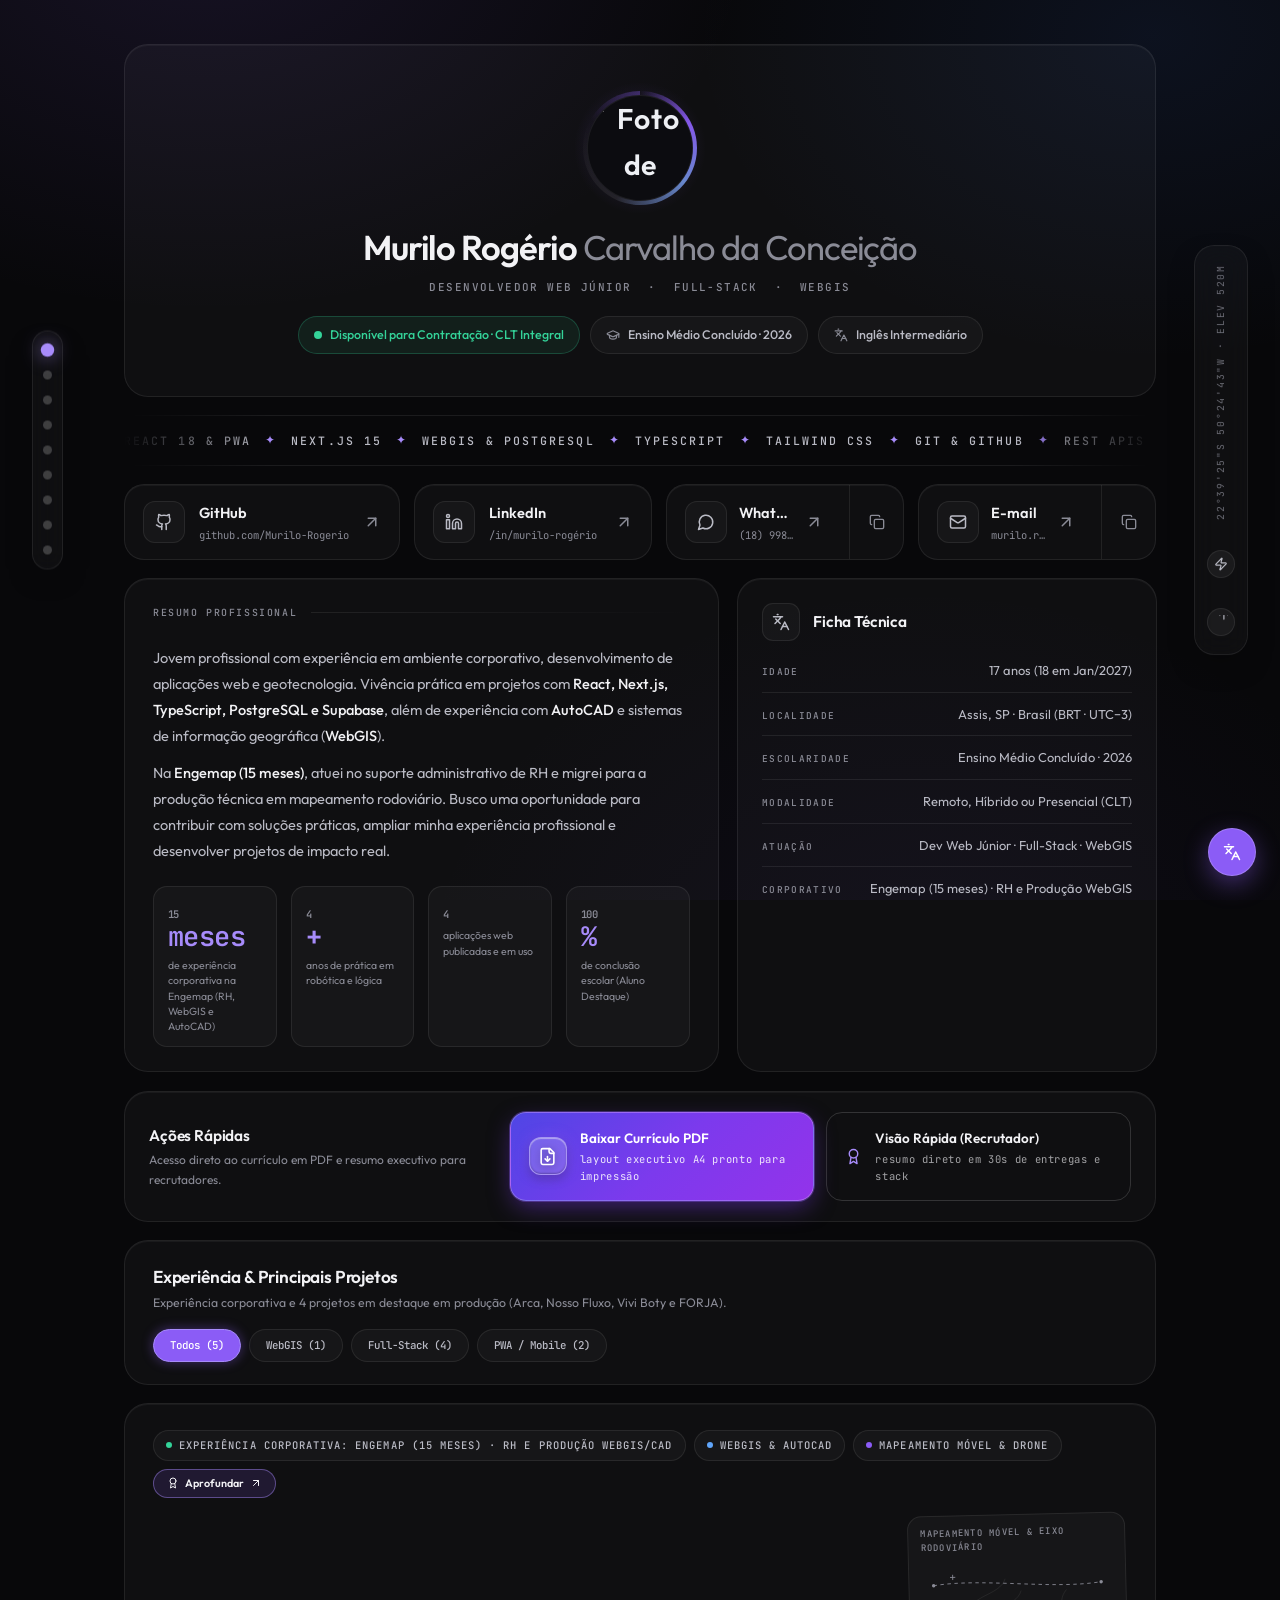
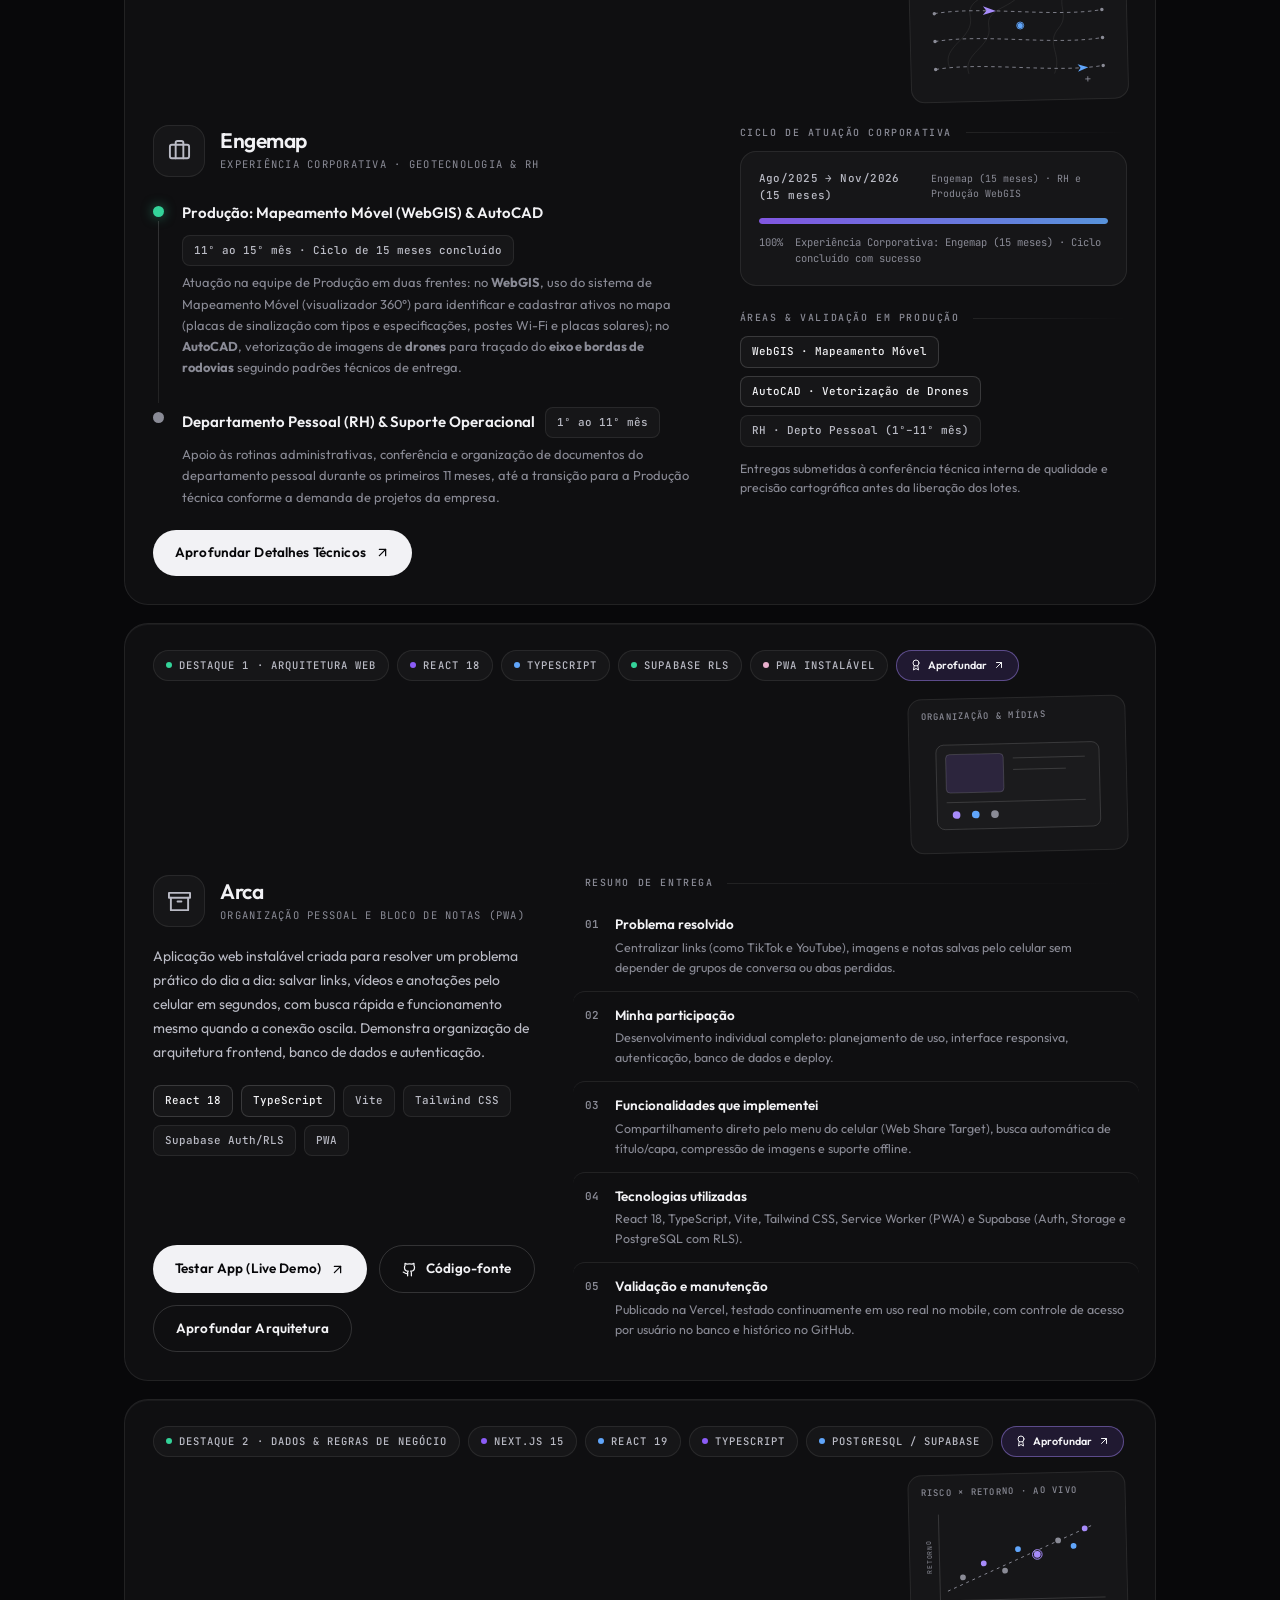
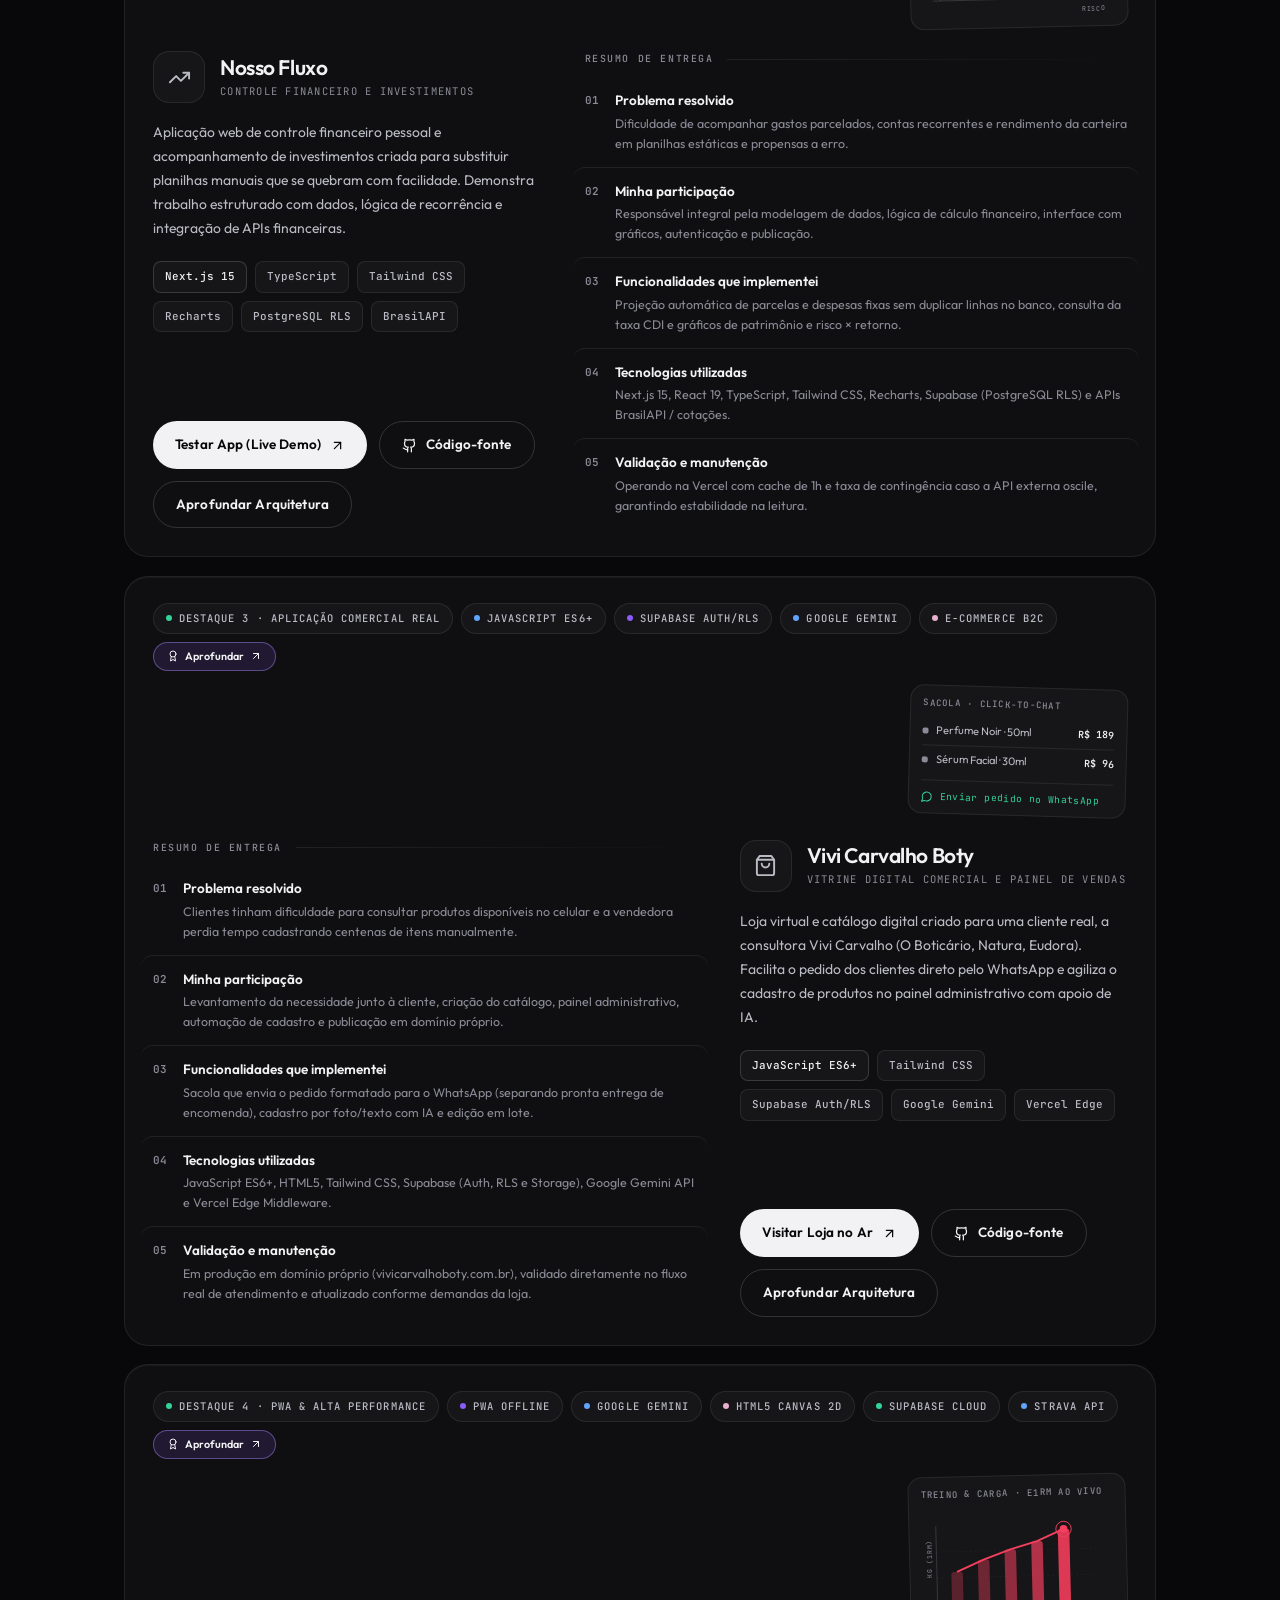
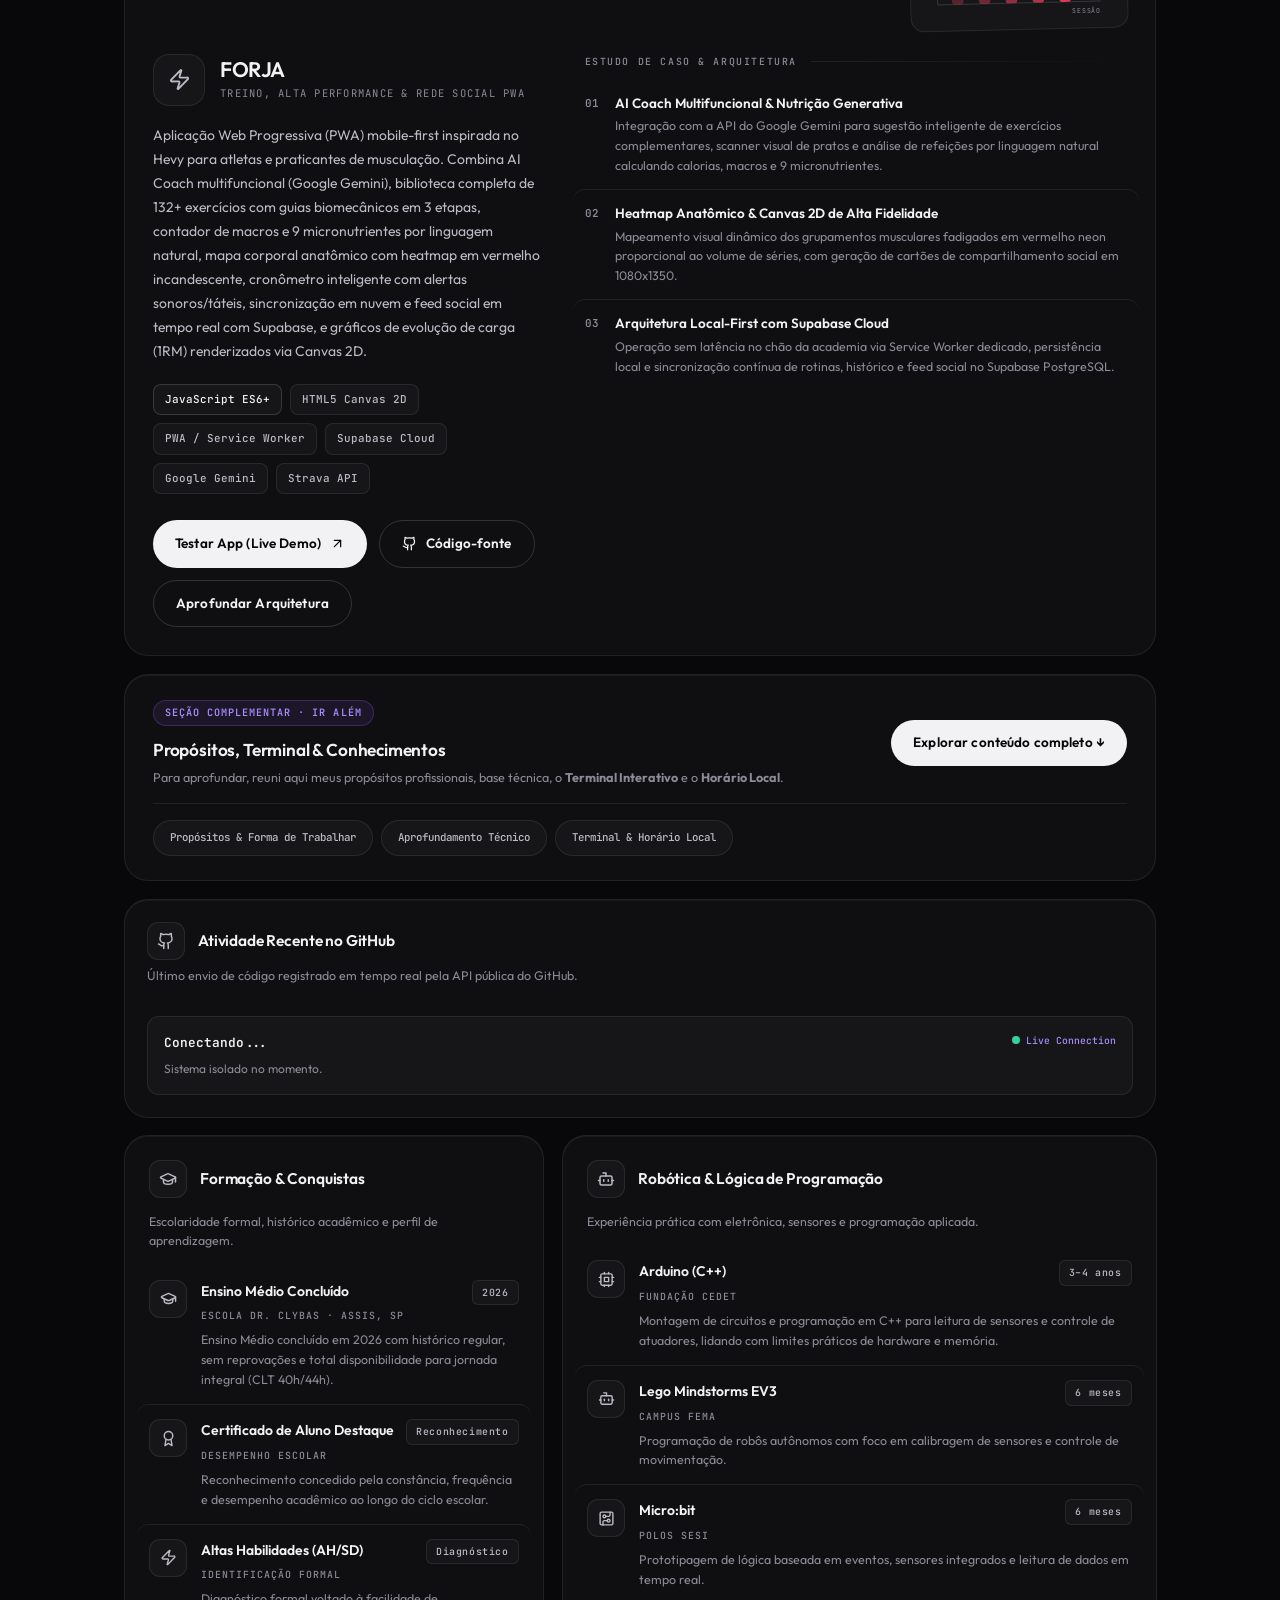
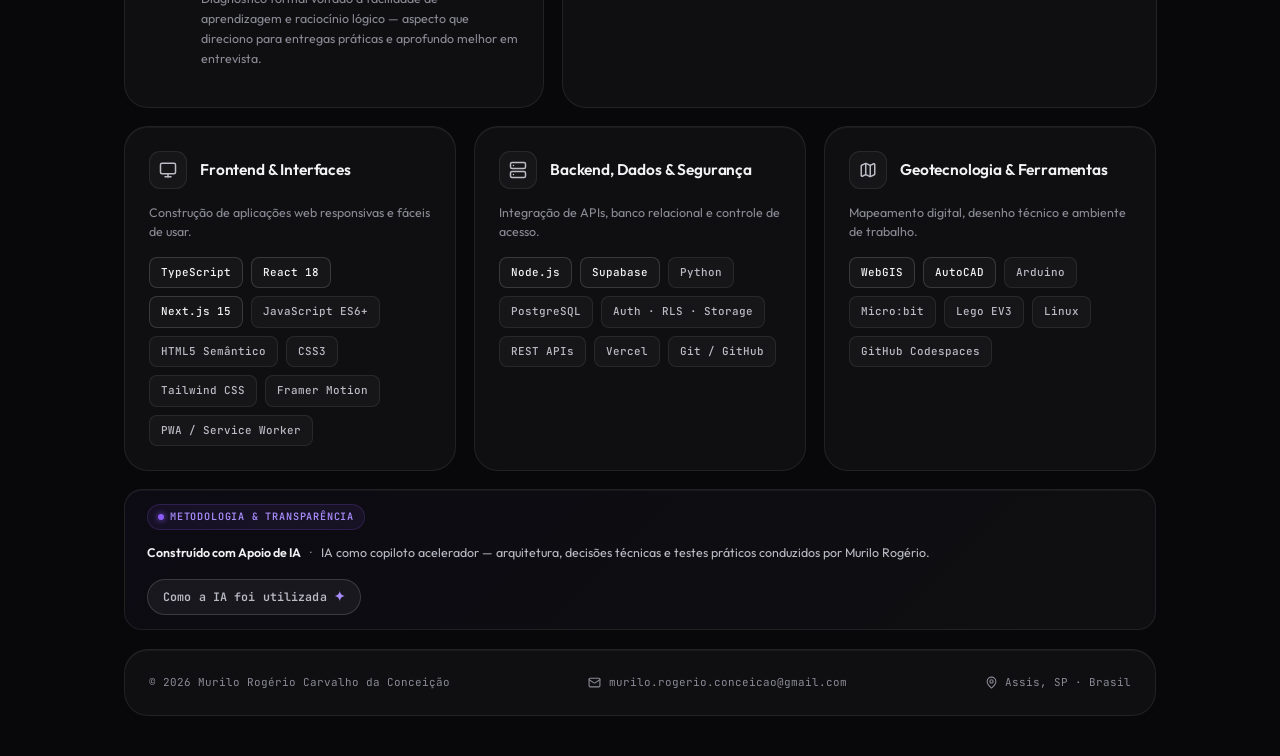
==== commit 7149b09a: "feat(portfolio): integrar FORJA ao Bento Grid com rail-item, specs de estudo de caso e targetSecs" ====
--- a/index.html
+++ b/index.html
@@ -2039,12 +2039,6 @@
 }
 .deep-pane.active {
   display: block;
-}
-.deep-forja-card {
-  padding: 22px 24px;
-  border-radius: 18px;
-  background: var(--surface);
-  border: 1px solid var(--line);
 }
 .deep-grid-3 {
   display: grid;
@@ -2173,7 +2167,6 @@
   .actions-row { padding: 20px; flex-direction: column; align-items: stretch; gap: 14px; }
   .actions-btns { grid-template-columns: 1fr; flex: none; width: 100%; }
   .deep-dive { padding: 20px; }
-  .deep-forja-card { padding: 18px 16px; }
   .deep-grid-2 { grid-template-columns: 1fr; }
   .cs-meta-grid { grid-template-columns: 1fr; }
   .modal-box { padding: 24px 20px; border-radius: 20px; }
@@ -2207,7 +2200,8 @@
   <a href="#arca" class="rail-item" data-sec="arca"><span class="tooltip">Arca</span></a>
   <a href="#nossofluxo" class="rail-item" data-sec="nossofluxo"><span class="tooltip">Nosso Fluxo</span></a>
   <a href="#viviboty" class="rail-item" data-sec="viviboty"><span class="tooltip">Vivi Carvalho Boty</span></a>
-  <a href="#ir-alem" class="rail-item" data-sec="ir-alem"><span class="tooltip">Ir Além &amp; Forja</span></a>
+  <a href="#forja" class="rail-item" data-sec="forja"><span class="tooltip">Forja</span></a>
+  <a href="#ir-alem" class="rail-item" data-sec="ir-alem"><span class="tooltip">Ir Além</span></a>
   <a href="#formacao" class="rail-item" data-sec="formacao"><span class="tooltip">Formação &amp; Robótica</span></a>
 </nav>
 
@@ -2500,7 +2494,7 @@
       <div class="panel projects-filter-bar">
         <div class="pf-info">
           <h2>Experiência &amp; Principais Projetos</h2>
-          <p>Experiência corporativa e 3 projetos em destaque; o projeto complementar (FORJA), Terminal e Relógio ficam em Ir Além.</p>
+          <p>Experiência corporativa e 4 projetos em destaque em produção (Arca, Nosso Fluxo, Vivi Boty e FORJA).</p>
         </div>
         <div class="pf-tabs" role="tablist" aria-label="Filtrar projetos por categoria">
           <button type="button" class="pf-tab active" data-filter="all">Todos (5)</button>
@@ -2965,14 +2959,117 @@
       </article>
     </div>
 
+    <div class="cell sp-12 reveal project-cell" data-category="fullstack pwa" style="--d:.08s">
+      <article class="panel project tilt" id="forja">
+        <div class="panel-head">
+          <div class="p-badges">
+            <span class="badge"><span class="bdot b-green" aria-hidden="true"></span>Destaque 4 · PWA &amp; Alta Performance</span>
+            <span class="badge"><span class="bdot b-violet" aria-hidden="true"></span>PWA Offline</span>
+            <span class="badge"><span class="bdot b-blue" aria-hidden="true"></span>Google Gemini</span>
+            <span class="badge"><span class="bdot b-rose" aria-hidden="true"></span>HTML5 Canvas 2D</span>
+            <span class="badge"><span class="bdot b-green" aria-hidden="true"></span>Supabase Cloud</span>
+            <span class="badge"><span class="bdot b-blue" aria-hidden="true"></span>Strava API</span>
+          
+            <button type="button" class="btn-case-badge btn-case-study" data-case="forja" aria-label="Abrir estudo de caso técnico do FORJA">
+              <svg class="ic" aria-hidden="true"><use href="#i-award"/></svg>
+              Aprofundar
+              <svg class="ic" aria-hidden="true"><use href="#i-arrow-up-right"/></svg>
+            </button>
+          </div>
+          <div class="p-widget" aria-hidden="true">
+            <span class="w-label">Treino &amp; Carga · e1RM ao vivo</span>
+            <svg viewBox="0 0 200 118">
+              <line class="w-line" x1="15" y1="100" x2="185" y2="100"/>
+              <line class="w-line" x1="15" y1="18" x2="15" y2="100"/>
+              <line class="w-line" x1="15" y1="72" x2="185" y2="72" stroke-dasharray="2 3" opacity="0.3"/>
+              <line class="w-line" x1="15" y1="45" x2="185" y2="45" stroke-dasharray="2 3" opacity="0.3"/>
+              <rect x="30" y="66" width="12" height="34" rx="3" fill="rgba(244,63,94,0.3)"/>
+              <rect x="58" y="54" width="12" height="46" rx="3" fill="rgba(244,63,94,0.4)"/>
+              <rect x="86" y="44" width="12" height="56" rx="3" fill="rgba(244,63,94,0.55)"/>
+              <rect x="114" y="36" width="12" height="64" rx="3" fill="rgba(244,63,94,0.7)"/>
+              <rect x="142" y="24" width="12" height="76" rx="3" fill="rgba(244,63,94,0.9)"/>
+              <polyline points="36,66 64,54 92,44 120,36 148,24" fill="none" stroke="#f43f5e" stroke-width="2"/>
+              <circle cx="148" cy="24" r="4" fill="#f43f5e"/>
+              <circle cx="148" cy="24" r="8" fill="none" stroke="#f43f5e" stroke-width="1" class="w-ring" style="stroke:#f43f5e"/>
+              <text class="w-axis" x="185" y="112" text-anchor="end">SESSÃO</text>
+              <text class="w-axis" transform="rotate(-90 10 52)" x="10" y="52" text-anchor="middle">KG (1RM)</text>
+            </svg>
+          </div>
+        </div>
+
+        <div class="project-body">
+          <div class="p-info">
+            <div class="p-id">
+              <span class="p-icon"><svg class="ic"><use href="#i-zap"/></svg></span>
+              <div>
+                <h3>FORJA</h3>
+                <p class="p-tag">Treino, Alta Performance &amp; Rede Social PWA</p>
+              </div>
+            </div>
+            <p class="p-desc">
+              Aplicação Web Progressiva (PWA) mobile-first inspirada no Hevy para atletas e praticantes de musculação. Combina AI Coach multifuncional (Google Gemini), biblioteca completa de 132+ exercícios com guias biomecânicos em 3 etapas, contador de macros e 9 micronutrientes por linguagem natural, mapa corporal anatômico com heatmap em vermelho incandescente, cronômetro inteligente com alertas sonoros/táteis, sincronização em nuvem e feed social em tempo real com Supabase, e gráficos de evolução de carga (1RM) renderizados via Canvas 2D.
+            </p>
+            <div class="p-stack" aria-label="Tecnologias do projeto FORJA">
+              <span class="chip core">JavaScript ES6+</span>
+              <span class="chip">HTML5 Canvas 2D</span>
+              <span class="chip">PWA / Service Worker</span>
+              <span class="chip">Supabase Cloud</span>
+              <span class="chip">Google Gemini</span>
+              <span class="chip">Strava API</span>
+            </div>
+            <div class="p-actions">
+              <a class="btn btn-solid" href="https://theforge-rho.vercel.app" target="_blank" rel="noopener noreferrer">
+                Testar App (Live Demo)
+                <svg class="ic" aria-hidden="true"><use href="#i-arrow-up-right"/></svg>
+              </a>
+              <a class="btn btn-ghost" href="https://github.com/Murilo-Rogerio/Forja-gym" target="_blank" rel="noopener noreferrer">
+                <svg class="ic" aria-hidden="true"><use href="#i-github"/></svg>
+                Código-fonte
+              </a>
+              <button type="button" class="btn btn-ghost btn-case-study" data-case="forja">
+                Aprofundar Arquitetura
+              </button>
+            </div>
+          </div>
+
+          <div class="p-specs">
+            <div class="spec-head">Estudo de Caso &amp; Arquitetura</div>
+            <ol class="spec-list">
+              <li>
+                <span class="spec-num">01</span>
+                <div>
+                  <strong>AI Coach Multifuncional &amp; Nutrição Generativa</strong>
+                  <p>Integração com a API do Google Gemini para sugestão inteligente de exercícios complementares, scanner visual de pratos e análise de refeições por linguagem natural calculando calorias, macros e 9 micronutrientes.</p>
+                </div>
+              </li>
+              <li>
+                <span class="spec-num">02</span>
+                <div>
+                  <strong>Heatmap Anatômico &amp; Canvas 2D de Alta Fidelidade</strong>
+                  <p>Mapeamento visual dinâmico dos grupamentos musculares fadigados em vermelho neon proporcional ao volume de séries, com geração de cartões de compartilhamento social em 1080x1350.</p>
+                </div>
+              </li>
+              <li>
+                <span class="spec-num">03</span>
+                <div>
+                  <strong>Arquitetura Local-First com Supabase Cloud</strong>
+                  <p>Operação sem latência no chão da academia via Service Worker dedicado, persistência local e sincronização contínua de rotinas, histórico e feed social no Supabase PostgreSQL.</p>
+                </div>
+              </li>
+            </ol>
+          </div>
+        </div>
+      </article>
+    </div>
+
     <!-- SEÇÃO COMPLEMENTAR & APROFUNDAMENTO ("IR ALÉM") -->
     <div class="cell sp-12 reveal" style="--d:.08s">
-      <section class="panel deep-dive" id="ir-alem" aria-label="Projeto complementar, propósitos, terminal e aprofundamento técnico">
+      <section class="panel deep-dive" id="ir-alem" aria-label="Propósitos, terminal e aprofundamento técnico">
         <div class="deep-head">
           <div class="deep-head-info">
             <span class="deep-eyebrow">Seção Complementar · Ir Além</span>
-            <h2>Projeto Complementar, Propósitos, Terminal &amp; Conhecimentos</h2>
-            <p>Para manter a leitura principal objetiva para RH, reuni aqui o projeto complementar <strong>FORJA</strong>, meus propósitos, base técnica, o <strong>Terminal Interativo</strong> e o <strong>Horário Local</strong>.</p>
+            <h2>Propósitos, Terminal &amp; Conhecimentos</h2>
+            <p>Para aprofundar, reuni aqui meus propósitos profissionais, base técnica, o <strong>Terminal Interativo</strong> e o <strong>Horário Local</strong>.</p>
           </div>
           <div class="deep-head-actions">
             <button type="button" class="btn btn-solid" id="deep-toggle-btn" aria-expanded="false" aria-controls="deep-body">
@@ -2982,131 +3079,13 @@
         </div>
 
         <div class="deep-tabs" role="tablist" aria-label="Conteúdo complementar e aprofundamento">
-          <button type="button" class="deep-tab active" role="tab" aria-selected="true" data-deep-tab="forja">Projeto Complementar: FORJA</button>
-          <button type="button" class="deep-tab" role="tab" aria-selected="false" data-deep-tab="propositos">Propósitos &amp; Forma de Trabalhar</button>
+          <button type="button" class="deep-tab active" role="tab" aria-selected="true" data-deep-tab="propositos">Propósitos &amp; Forma de Trabalhar</button>
           <button type="button" class="deep-tab" role="tab" aria-selected="false" data-deep-tab="conhecimentos">Aprofundamento Técnico</button>
           <button type="button" class="deep-tab" role="tab" aria-selected="false" data-deep-tab="terminal">Terminal &amp; Horário Local</button>
         </div>
 
         <div class="deep-body" id="deep-body">
-          <div class="deep-pane active" data-deep-pane="forja" role="tabpanel">
-            <div class="project-cell" data-category="fullstack pwa">
-              <article class="deep-forja-card project" id="forja">
-                <div class="panel-head">
-                  <div class="p-badges">
-                    <span class="badge"><span class="bdot b-violet" aria-hidden="true"></span>Projeto Complementar</span>
-                    <span class="badge"><span class="bdot b-blue" aria-hidden="true"></span>PWA Offline</span>
-                    <span class="badge"><span class="bdot b-rose" aria-hidden="true"></span>HTML5 Canvas 2D</span>
-                    <span class="badge"><span class="bdot b-green" aria-hidden="true"></span>Supabase Cloud</span>
-                    <span class="badge"><span class="bdot b-blue" aria-hidden="true"></span>Google Gemini</span>
-                    <button type="button" class="btn-case-badge btn-case-study" data-case="forja" aria-label="Abrir estudo de caso técnico do FORJA">
-                      <svg class="ic" aria-hidden="true"><use href="#i-award"/></svg>
-                      Aprofundar
-                      <svg class="ic" aria-hidden="true"><use href="#i-arrow-up-right"/></svg>
-                    </button>
-                  </div>
-                  <div class="p-widget" aria-hidden="true">
-                    <span class="w-label">Treino &amp; Carga · e1RM ao vivo</span>
-                    <svg viewBox="0 0 200 118">
-                      <line class="w-line" x1="15" y1="100" x2="185" y2="100"/>
-                      <line class="w-line" x1="15" y1="18" x2="15" y2="100"/>
-                      <line class="w-line" x1="15" y1="72" x2="185" y2="72" stroke-dasharray="2 3" opacity="0.3"/>
-                      <line class="w-line" x1="15" y1="45" x2="185" y2="45" stroke-dasharray="2 3" opacity="0.3"/>
-                      <rect x="30" y="66" width="12" height="34" rx="3" fill="rgba(244,63,94,0.3)"/>
-                      <rect x="58" y="54" width="12" height="46" rx="3" fill="rgba(244,63,94,0.4)"/>
-                      <rect x="86" y="44" width="12" height="56" rx="3" fill="rgba(244,63,94,0.55)"/>
-                      <rect x="114" y="36" width="12" height="64" rx="3" fill="rgba(244,63,94,0.7)"/>
-                      <rect x="142" y="24" width="12" height="76" rx="3" fill="rgba(244,63,94,0.9)"/>
-                      <polyline points="36,66 64,54 92,44 120,36 148,24" fill="none" stroke="#f43f5e" stroke-width="2"/>
-                      <circle cx="148" cy="24" r="4" fill="#f43f5e"/>
-                      <circle cx="148" cy="24" r="8" fill="none" stroke="#f43f5e" stroke-width="1" class="w-ring" style="stroke:#f43f5e"/>
-                      <text class="w-axis" x="185" y="112" text-anchor="end">SESSÃO</text>
-                      <text class="w-axis" transform="rotate(-90 10 52)" x="10" y="52" text-anchor="middle">KG (1RM)</text>
-                    </svg>
-                  </div>
-                </div>
-
-                <div class="project-body">
-                  <div class="p-info">
-                    <div class="p-id">
-                      <span class="p-icon"><svg class="ic"><use href="#i-zap"/></svg></span>
-                      <div>
-                        <h3>FORJA</h3>
-                        <p class="p-tag">Aplicativo de Treino e Acompanhamento (PWA)</p>
-                      </div>
-                    </div>
-                    <p class="p-desc">
-                      Aplicativo web mobile-first para registro de treinos de musculação, acompanhamento de evolução de carga (1RM), mapa muscular visual e registro alimentar. Criado como projeto pessoal para testar recursos avançados de interface, modo offline e gráficos em Canvas 2D.
-                    </p>
-                    <div class="p-stack" aria-label="Tecnologias do projeto FORJA">
-                      <span class="chip core">JavaScript ES6+</span>
-                      <span class="chip">HTML5 Canvas 2D</span>
-                      <span class="chip">PWA / Service Worker</span>
-                      <span class="chip">Supabase Cloud</span>
-                      <span class="chip">Google Gemini</span>
-                      <span class="chip">Strava API</span>
-                    </div>
-                    <div class="p-actions">
-                      <a class="btn btn-solid" href="https://theforge-rho.vercel.app" target="_blank" rel="noopener noreferrer">
-                        Testar App (Live Demo)
-                        <svg class="ic" aria-hidden="true"><use href="#i-arrow-up-right"/></svg>
-                      </a>
-                      <a class="btn btn-ghost" href="https://github.com/Murilo-Rogerio/Forja-gym" target="_blank" rel="noopener noreferrer">
-                        <svg class="ic" aria-hidden="true"><use href="#i-github"/></svg>
-                        Código-fonte
-                      </a>
-                      <button type="button" class="btn btn-ghost btn-case-study" data-case="forja">
-                        Aprofundar Arquitetura
-                      </button>
-                    </div>
-                  </div>
-
-                  <div class="p-specs">
-                    <div class="spec-head">Resumo de Entrega</div>
-                    <ol class="spec-list">
-                      <li>
-                        <span class="spec-num">01</span>
-                        <div>
-                          <strong>Problema resolvido</strong>
-                          <p>Registrar treinos rapidamente durante a academia mesmo com sinal de internet instável e visualizar evolução real de carga por exercício.</p>
-                        </div>
-                      </li>
-                      <li>
-                        <span class="spec-num">02</span>
-                        <div>
-                          <strong>Minha participação</strong>
-                          <p>Idealização e implementação completa de frontend, gráficos em Canvas, banco em nuvem, sincronização offline e integração com APIs.</p>
-                        </div>
-                      </li>
-                      <li>
-                        <span class="spec-num">03</span>
-                        <div>
-                          <strong>Funcionalidades que implementei</strong>
-                          <p>Biblioteca com 132+ exercícios, mapa muscular, gráficos de 1RM em Canvas 2D, cronômetro, feed social, suporte nutricional por texto/foto e Strava API.</p>
-                        </div>
-                      </li>
-                      <li>
-                        <span class="spec-num">04</span>
-                        <div>
-                          <strong>Tecnologias utilizadas</strong>
-                          <p>JavaScript ES6+, HTML5 Canvas 2D, Service Worker (PWA), Supabase Cloud, Google Gemini API e Strava API.</p>
-                        </div>
-                      </li>
-                      <li>
-                        <span class="spec-num">05</span>
-                        <div>
-                          <strong>Validação e manutenção</strong>
-                          <p>Publicado na Vercel com funcionamento local-first validado em aparelho móvel real e código mantido no GitHub.</p>
-                        </div>
-                      </li>
-                    </ol>
-                  </div>
-                </div>
-              </article>
-            </div>
-          </div>
-
-          <div class="deep-pane" data-deep-pane="propositos" role="tabpanel">
+          <div class="deep-pane active" data-deep-pane="propositos" role="tabpanel">
             <div class="deep-grid-3">
               <article class="deep-card">
                 <div class="deep-card-head">
@@ -3680,7 +3659,7 @@
   updateProgress();
 
   var railLinks = document.querySelectorAll('.rail-item');
-  var targetSecs = document.querySelectorAll('#perfil, #summary, #engemap, #arca, #nossofluxo, #viviboty, #ir-alem, #formacao');
+  var targetSecs = document.querySelectorAll('#perfil, #summary, #engemap, #arca, #nossofluxo, #viviboty, #forja, #ir-alem, #formacao');
 
   var secOffsets = [];
   function cacheSecOffsets() {
@@ -4302,9 +4281,9 @@
         "    <ul><li>Loja virtual em produção para cliente real com envio de pedidos formatados no WhatsApp (pronta entrega e encomenda) e painel administrativo com cadastro assistido por foto/texto via Gemini.</li></ul>",
         "  </div>",
         "  <div class='item'>",
-        "    <h3>FORJA — Aplicativo Complementar de Treino (PWA)</h3>",
+        "    <h3>FORJA — Plataforma de Treino, IA &amp; Performance (PWA)</h3>",
         "    <p class='meta'>JavaScript ES6+, HTML5 Canvas 2D, Service Worker, Supabase Cloud, Google Gemini, Strava API</p>",
-        "    <ul><li>PWA mobile-first com biblioteca de 132+ exercícios, gráficos de evolução de carga em Canvas 2D, mapa muscular, funcionamento offline e registro nutricional.</li></ul>",
+        "    <ul><li>PWA mobile-first inspirada no Hevy com AI Coach multifuncional (Gemini), biblioteca de 132+ exercícios com guias biomecânicos, análise nutricional de macros e 9 micronutrientes por linguagem natural, heatmap corporal anatômico, tracking de 1RM com Canvas e sincronização em nuvem via Supabase.</li></ul>",
         "  </div>",
         "  <h2>Formação &amp; Base em Robótica</h2>",
         "  <ul>",
@@ -4454,9 +4433,9 @@
       repoUrl: "https://github.com/Murilo-Rogerio/Vivi-Boty"
     },
     forja: {
-      tag: "PROJETO COMPLEMENTAR · 2026 · PWA FITNESS",
+      tag: "APROFUNDAMENTO TÉCNICO · 2026 · PWA FITNESS",
       title: "FORJA",
-      sub: "Aplicativo de Treino, Gráficos em Canvas 2D e Modo Offline",
+      sub: "Plataforma de Treino, IA & Performance (PWA)",
       kpis: [
         { label: "Gráficos", val: "HTML5 Canvas 2D" },
         { label: "Assistente", val: "Google Gemini" },
@@ -4688,11 +4667,6 @@
     });
   }
 
-  if (window.location.hash === '#forja') {
-    selectDeepTab('forja');
-    setDeepOpen(true, true);
-  }
-
   // Project Category Filter Tabs
   var filterTabs = document.querySelectorAll('.pf-tab');
   var projectCells = document.querySelectorAll('.project-cell');
@@ -4719,21 +4693,7 @@
         }
       });
 
-      if (filter === 'fullstack' || filter === 'pwa') {
-        selectDeepTab('forja');
-        setDeepOpen(true, false);
-      } else if (filter === 'webgis') {
-        if (!deepUserOpened) {
-          setDeepOpen(false, false);
-        } else {
-          var activeDeep = document.querySelector('.deep-tab.active');
-          if (activeDeep && activeDeep.getAttribute('data-deep-tab') === 'forja') {
-            selectDeepTab('propositos');
-          } else {
-            syncLayoutAfterToggle();
-          }
-        }
-      } else if (!deepUserOpened) {
+      if (!deepUserOpened) {
         setDeepOpen(false, false);
       } else {
         syncLayoutAfterToggle();
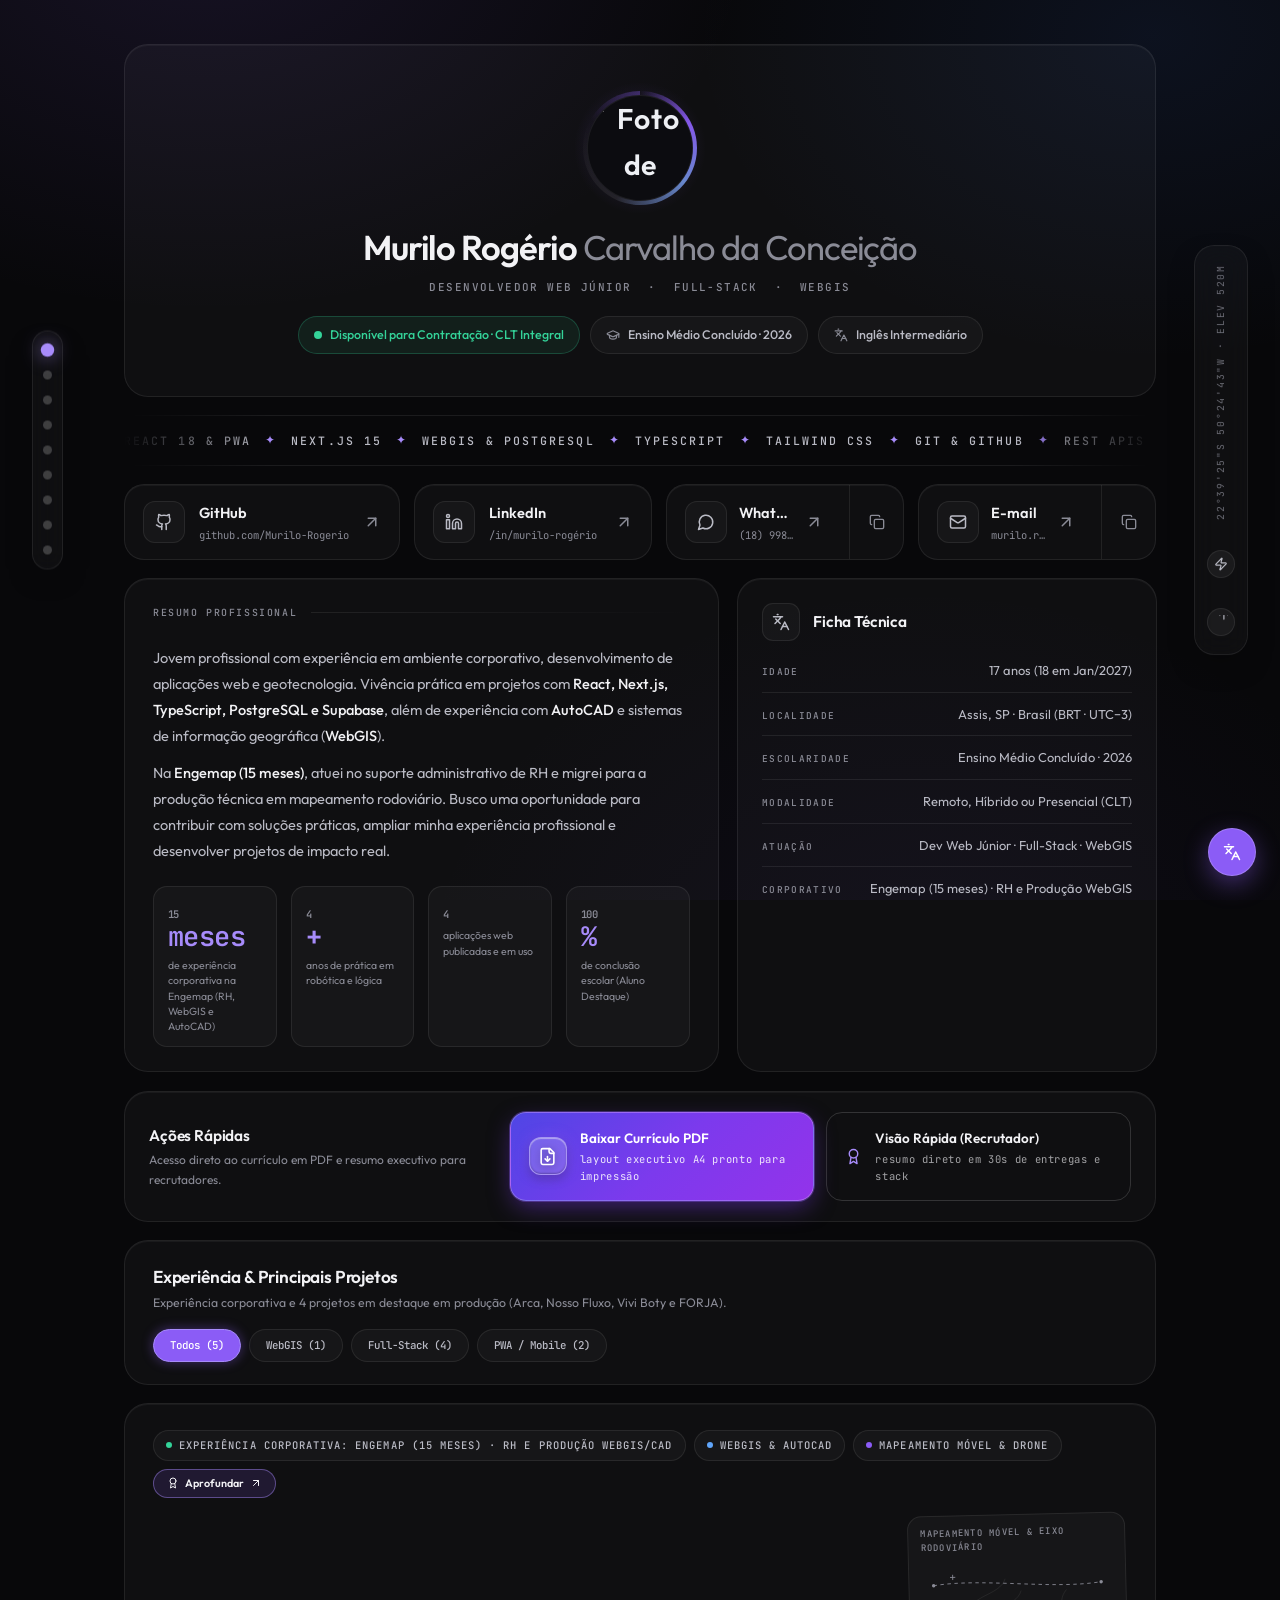
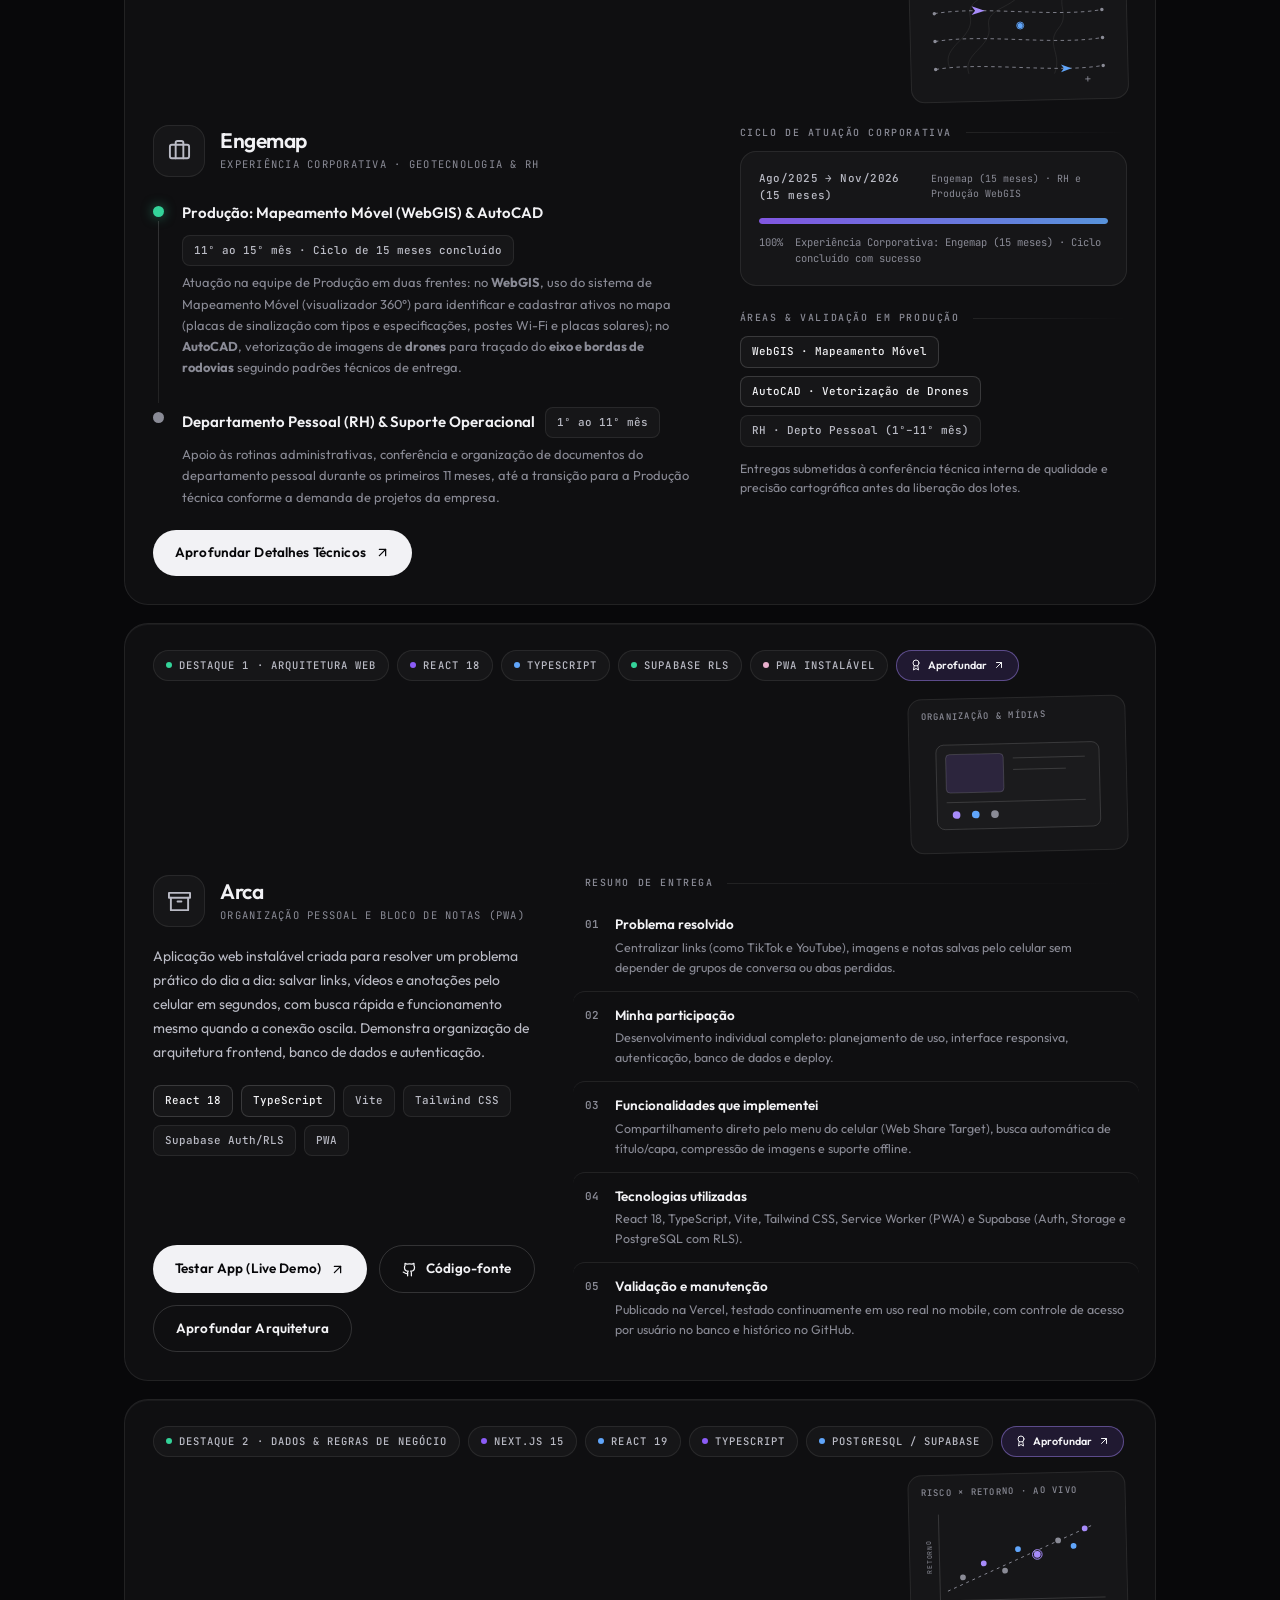
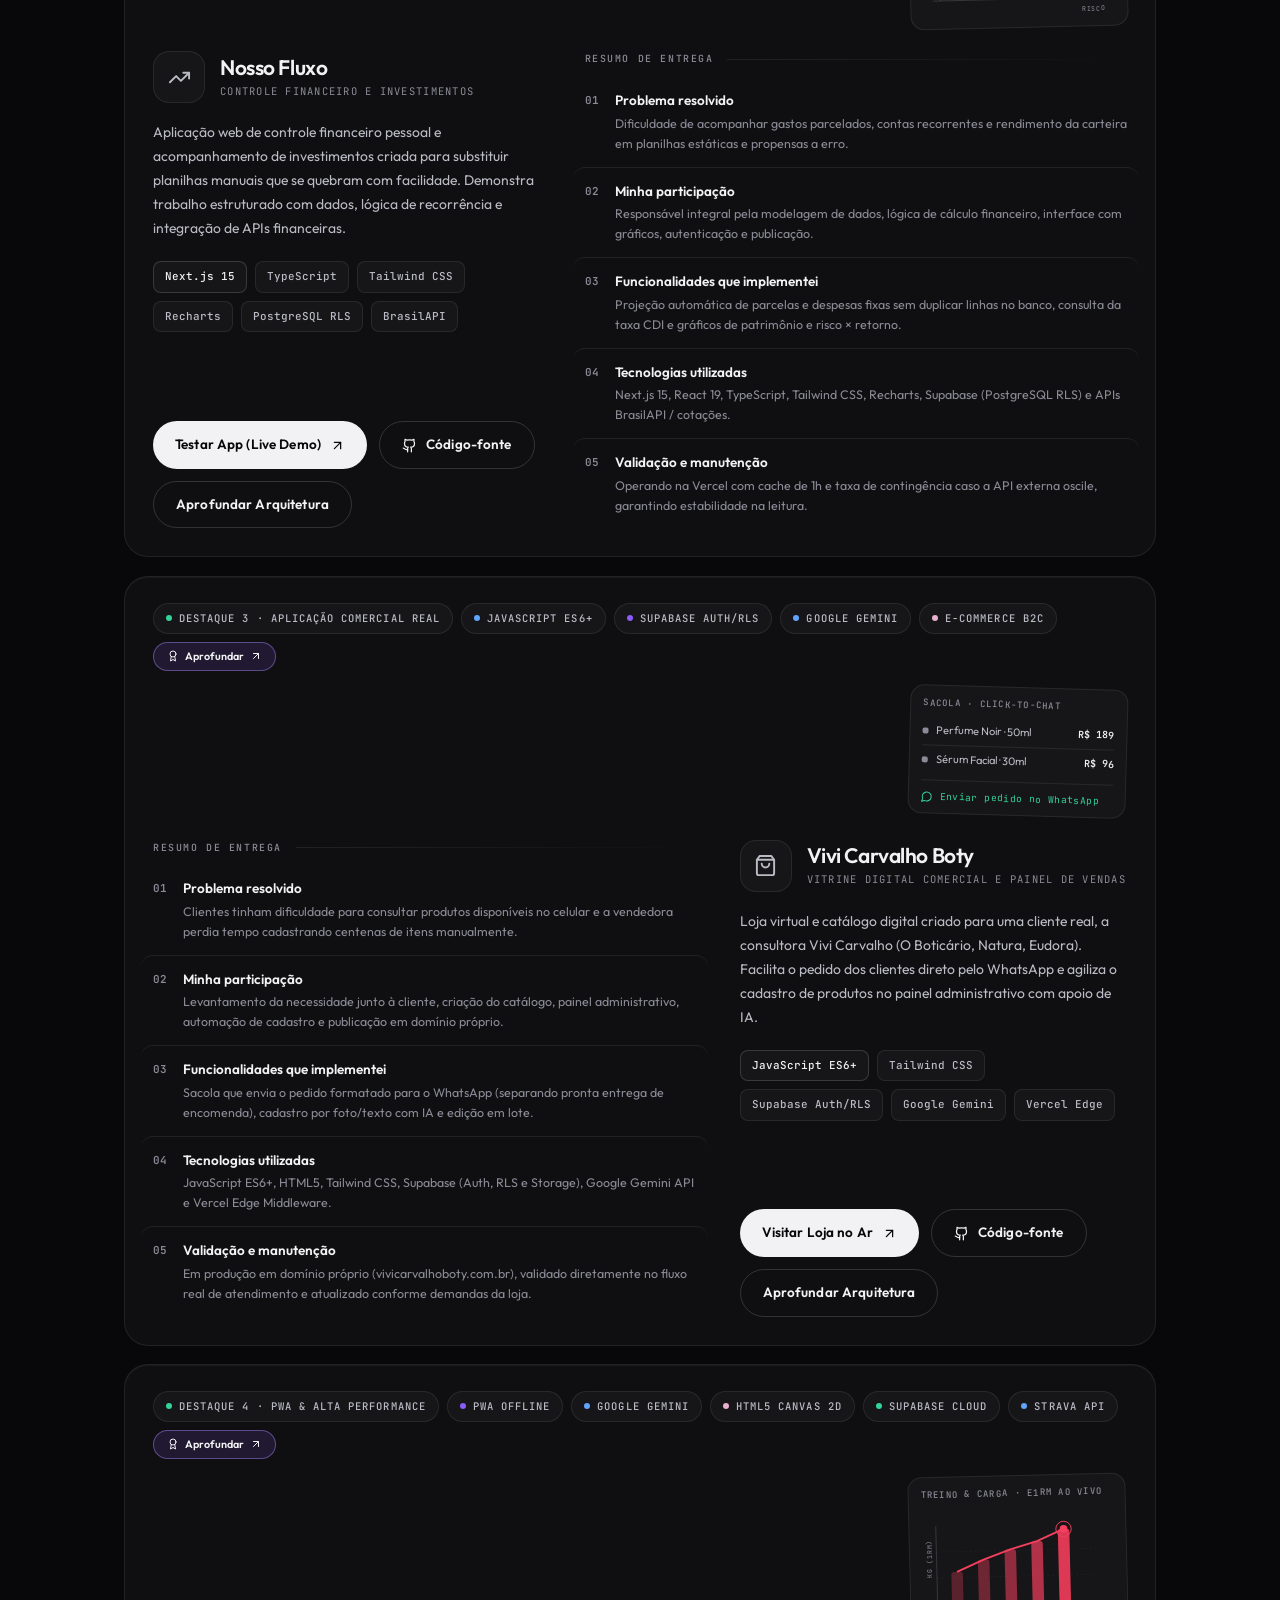
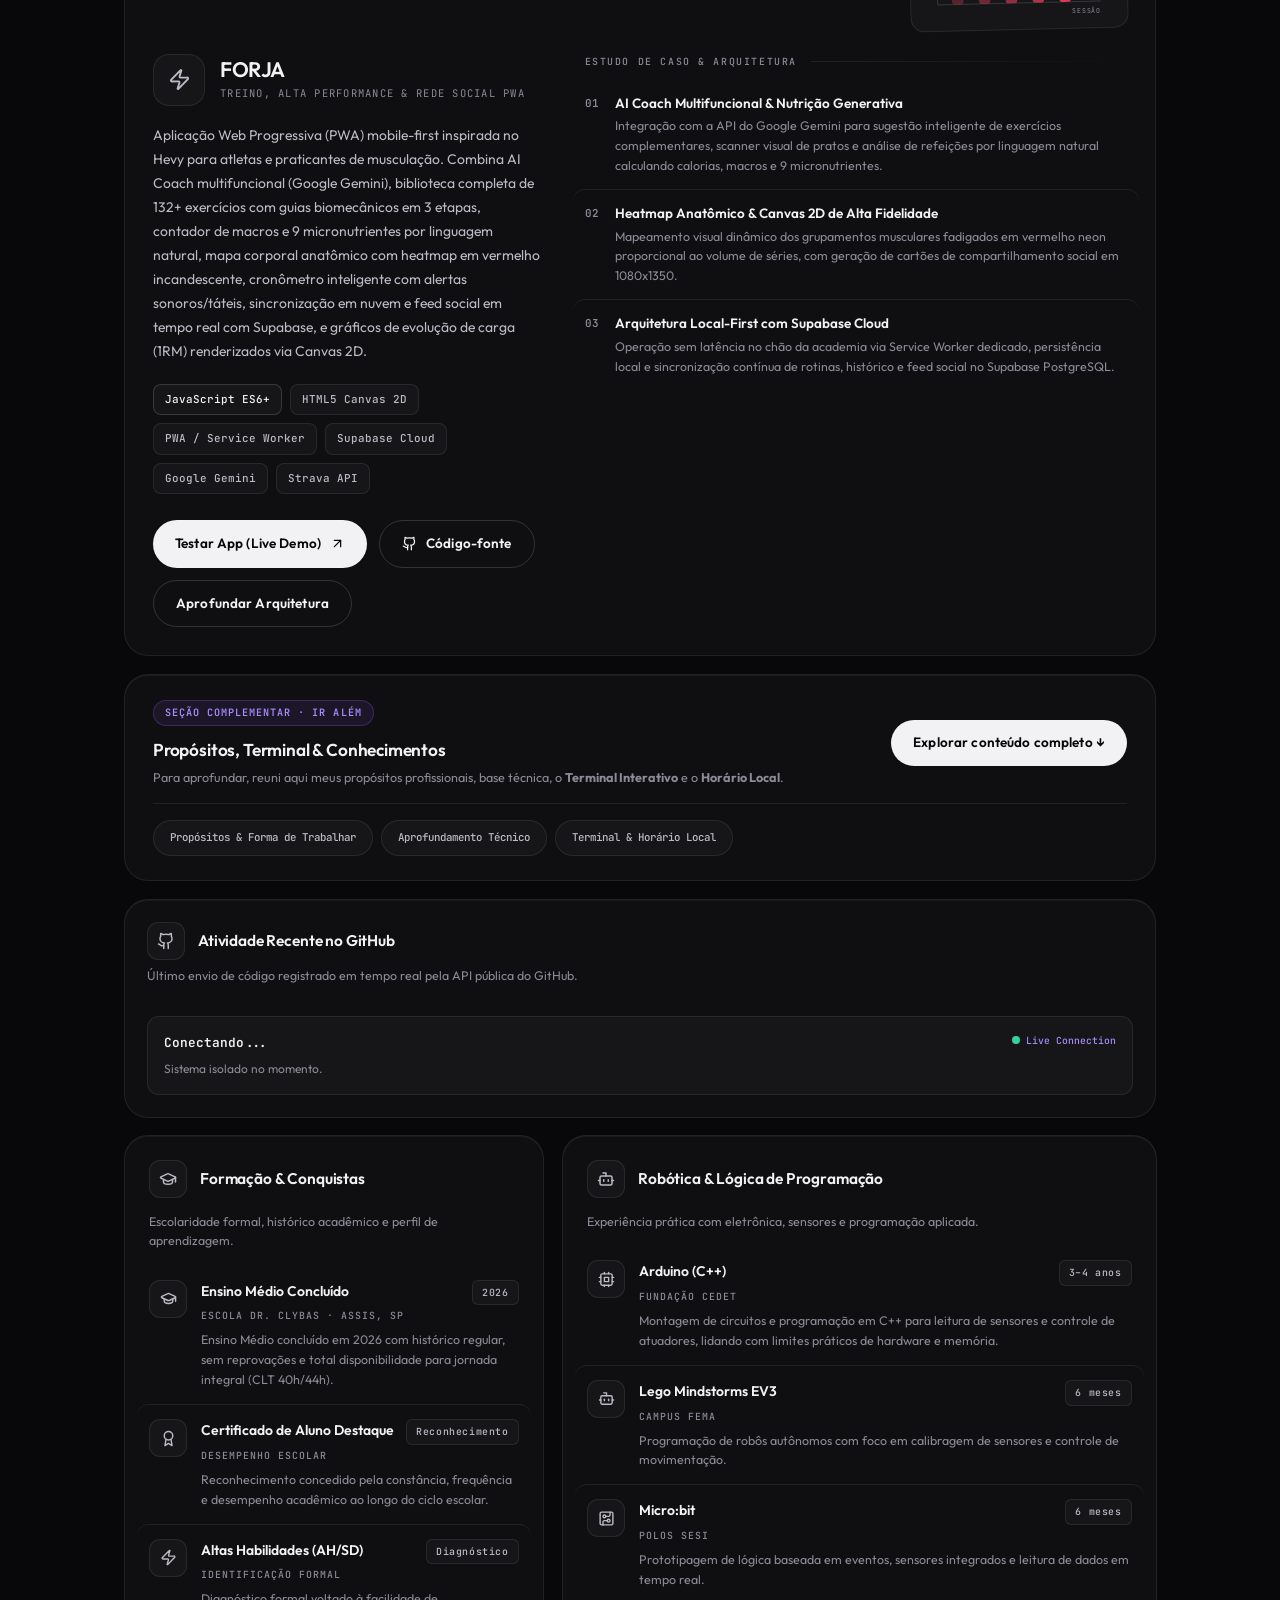
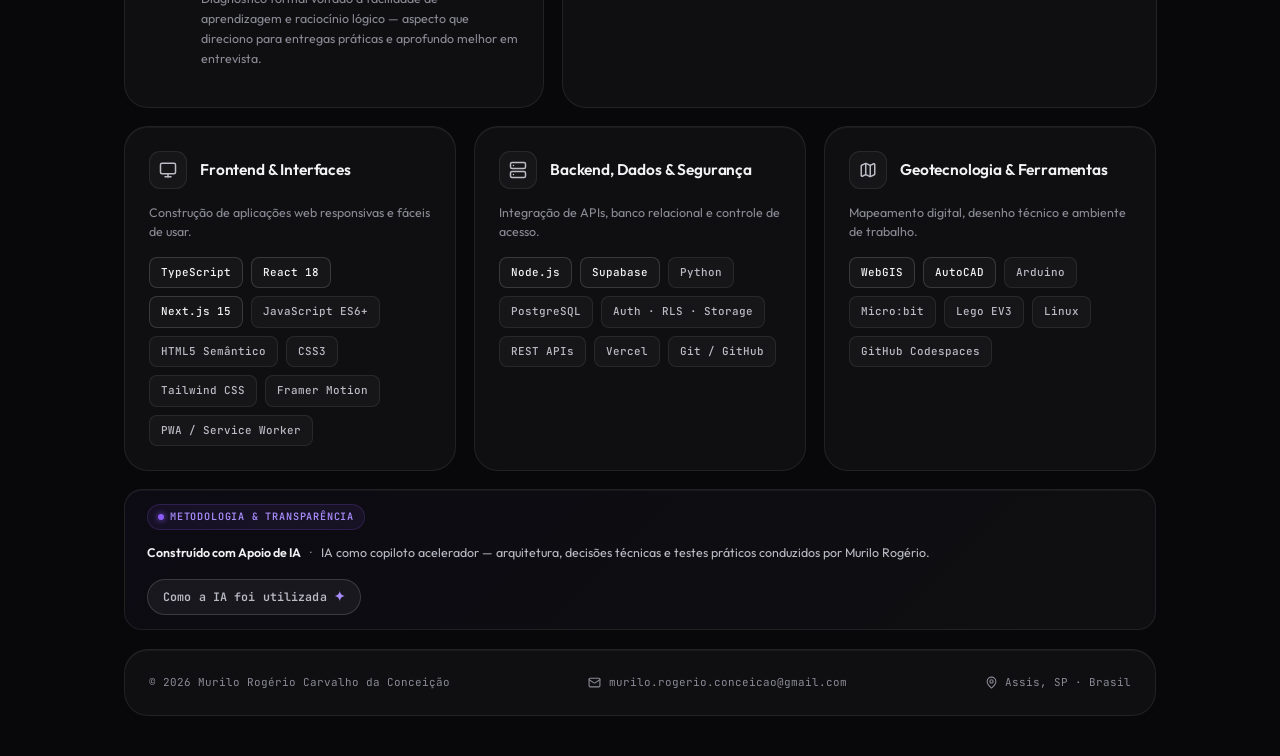
==== commit 8da69590: "fix(portfolio): alinhar resumo executivo do modal de recrutadores para 4 projetos em producao" ====
--- a/index.html
+++ b/index.html
@@ -3426,10 +3426,10 @@
         <strong>Experiência Corporativa na Engemap (15 meses):</strong> Atuação inicial em Departamento Pessoal (RH) seguida de transição para Produção em WebGIS (Mapeamento Móvel 360°) e AutoCAD (vetorização de rodovias a partir de imagens de drone).
       </div>
       <div class="modal-bullet">
-        <strong>3 Projetos Principais em Produção:</strong> <em>Arca</em> (arquitetura PWA e banco isolado por usuário), <em>Nosso Fluxo</em> (regras de negócio financeiras e APIs) e <em>Vivi Carvalho Boty</em> (catálogo B2C real integrado ao WhatsApp e painel com IA).
+        <strong>4 Projetos em Destaque em Produção:</strong> <em>Arca</em> (arquitetura PWA e Supabase RLS), <em>Nosso Fluxo</em> (controle financeiro e APIs), <em>Vivi Carvalho Boty</em> (catálogo comercial com IA Gemini) e <em>FORJA</em> (PWA fitness com Canvas 2D e IA Gemini).
       </div>
       <div class="modal-bullet">
-        <strong>Base Técnica Aplicada:</strong> React, Next.js, TypeScript, JavaScript, PostgreSQL, Supabase, Tailwind CSS e AutoCAD / WebGIS.
+        <strong>Base Técnica Aplicada:</strong> React, Next.js, TypeScript, JavaScript, Canvas 2D, PostgreSQL, Supabase, Tailwind CSS e AutoCAD / WebGIS.
       </div>
       <div class="modal-bullet">
         <strong>4+ Anos em Robótica:</strong> Lógica de programação e eletrônica com Arduino (C++), Lego EV3 e Micro:bit.
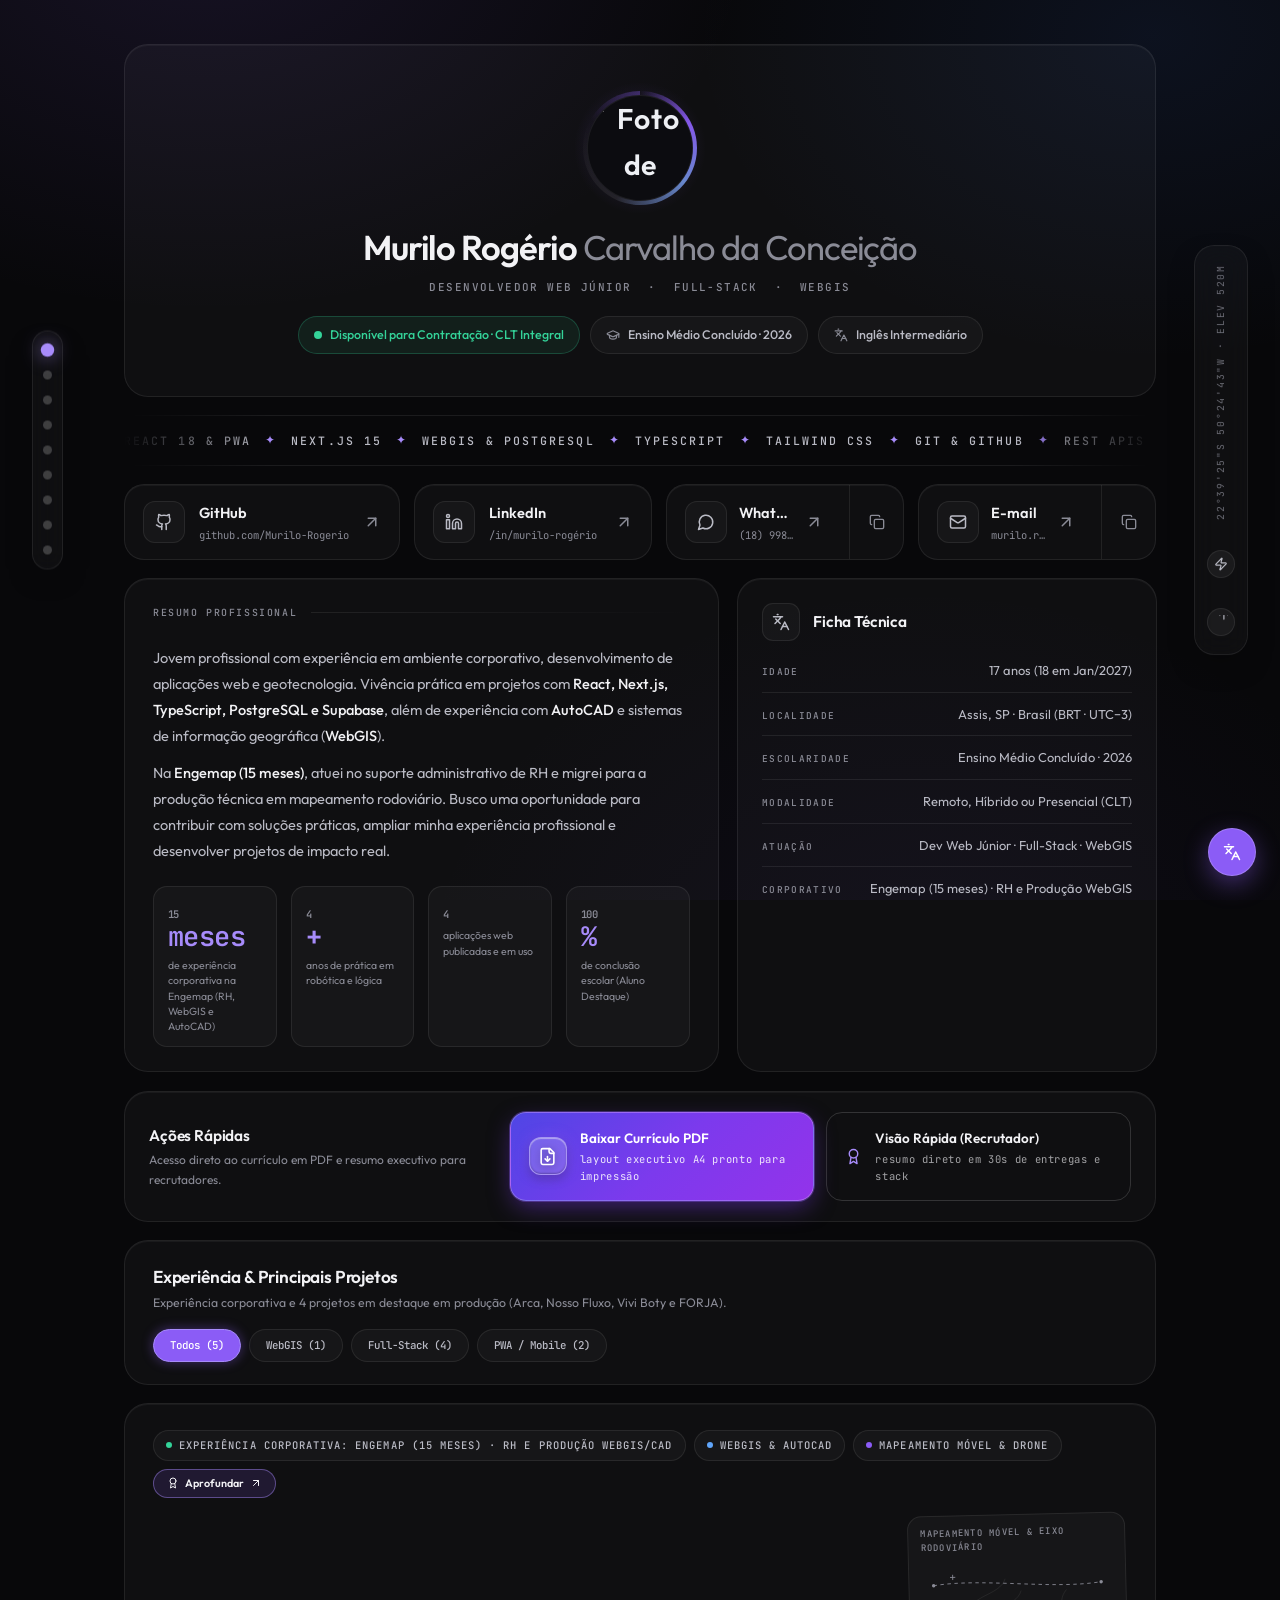
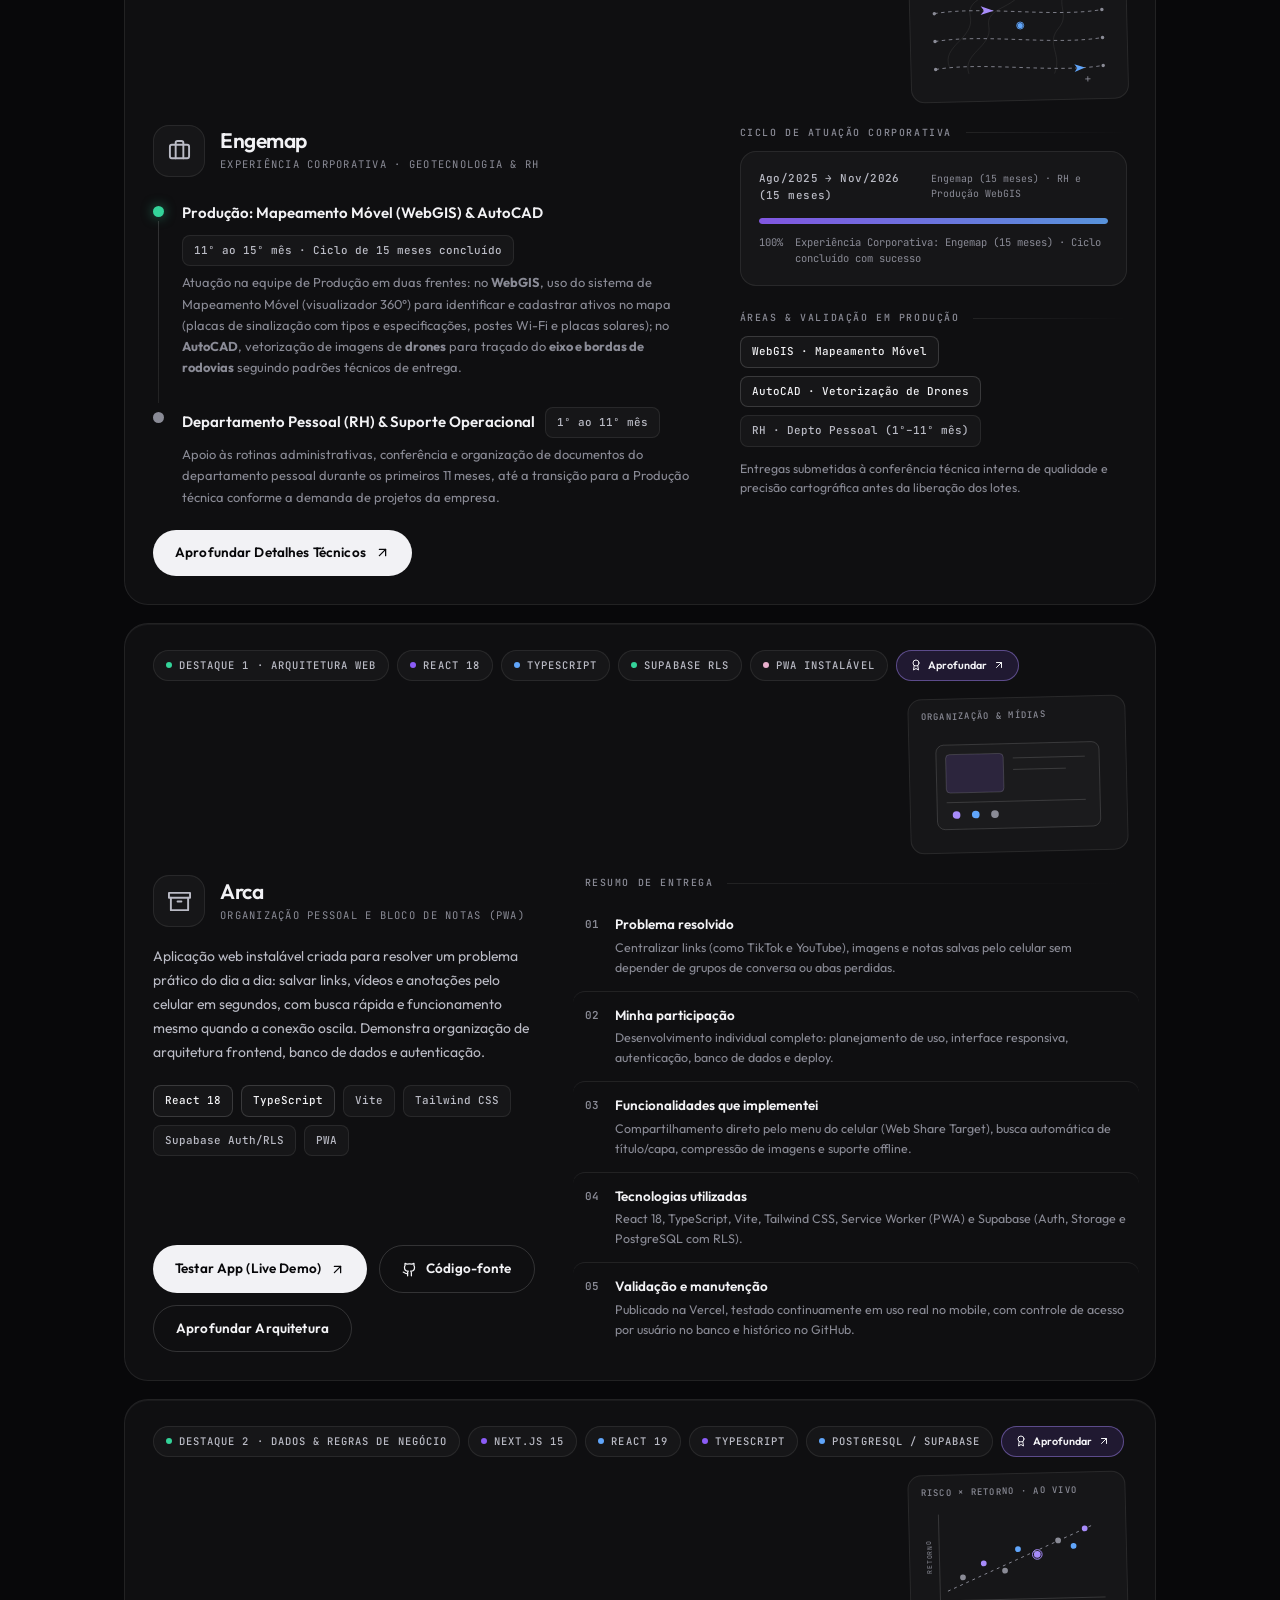
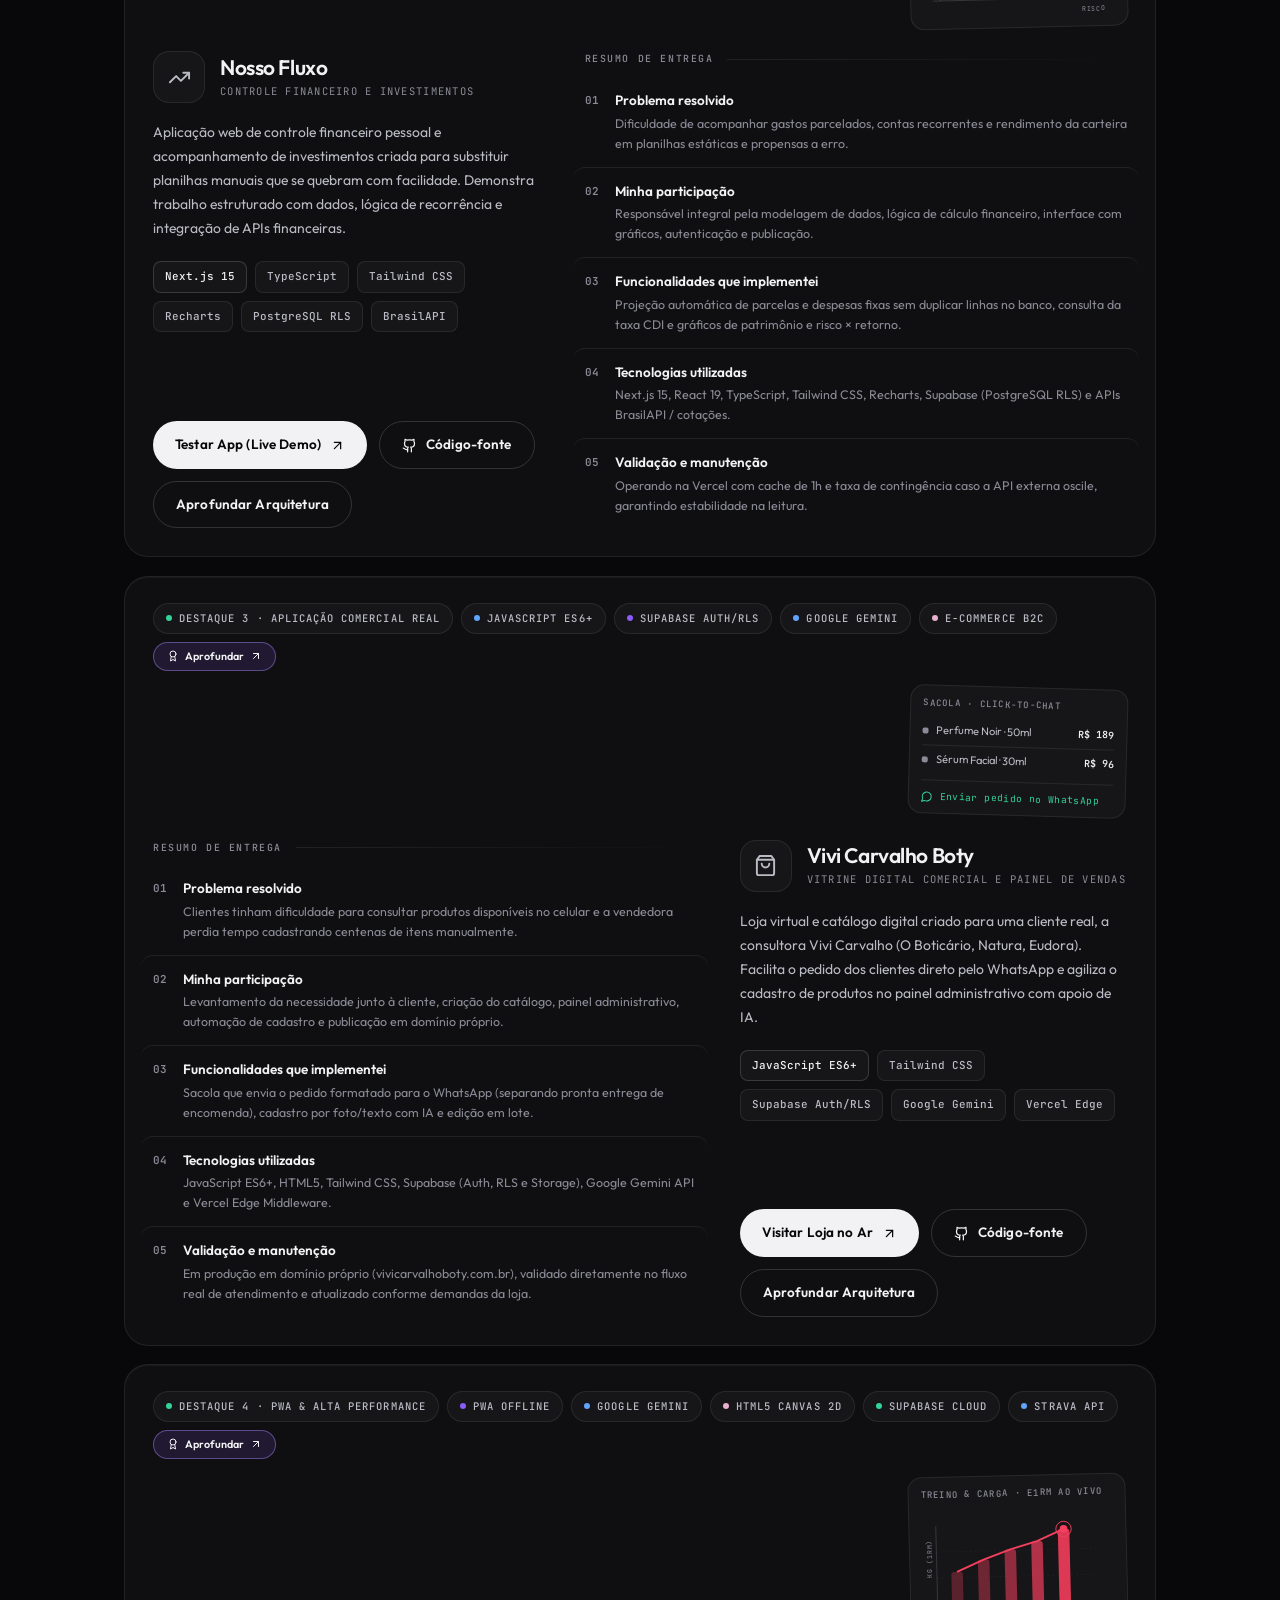
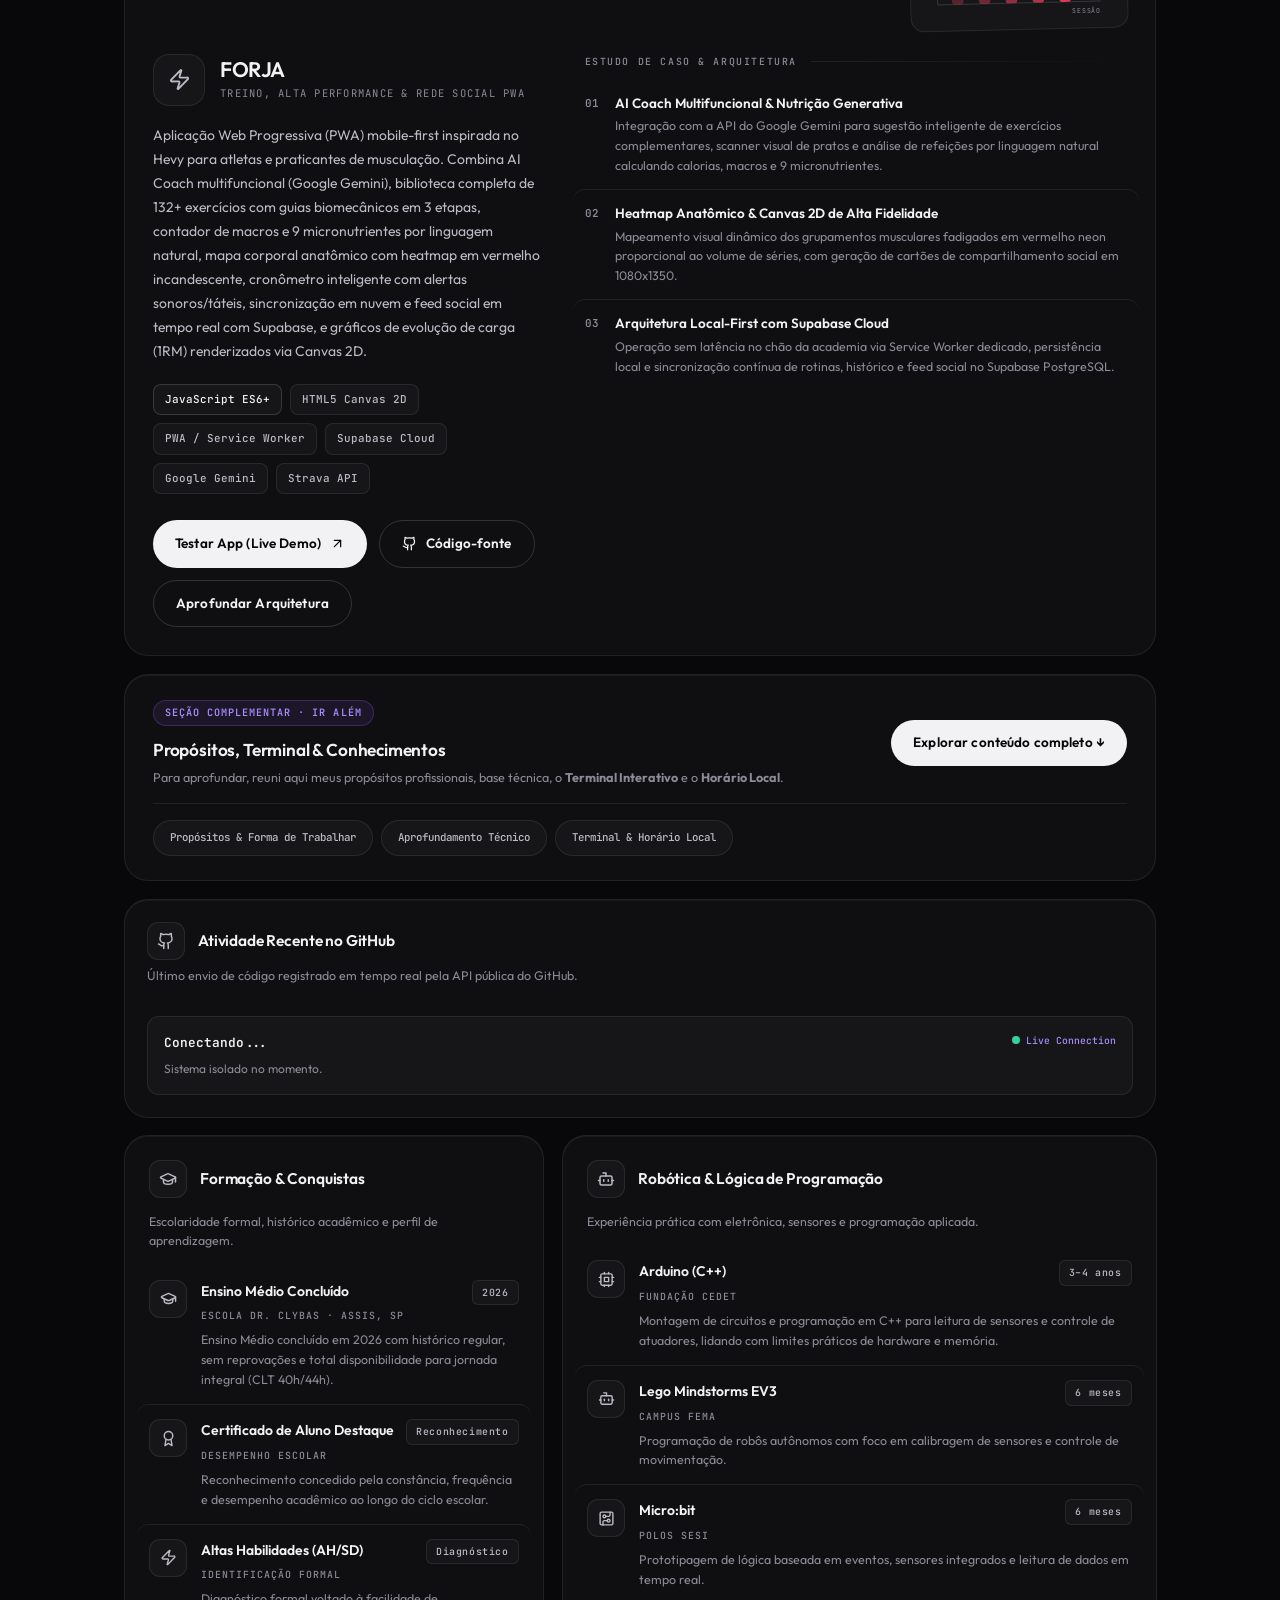
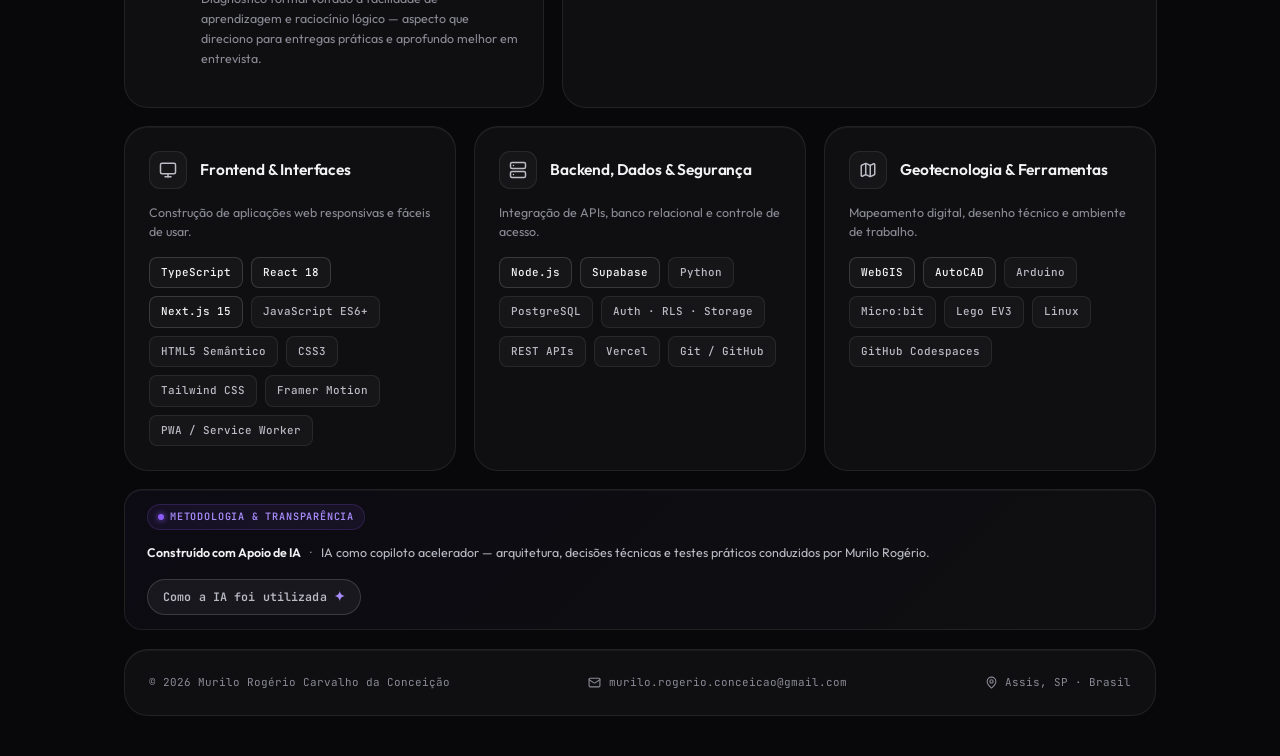
==== commit dfb3f52d: "feat(portfolio): incluir FORJA no proposito de projetos reais e terminal interativo" ====
--- a/index.html
+++ b/index.html
@@ -3093,7 +3093,7 @@
                   <h3>Por que construo projetos reais</h3>
                 </div>
                 <p>
-                  Acredito que aprender programação faz mais sentido quando o código resolve um problema concreto. Foi assim que criei o catálogo da Vivi Carvalho Boty para uma vendedora real, o Nosso Fluxo para organizar finanças sem planilhas frágeis e o Arca para salvar referências do dia a dia no celular.
+                  Acredito que aprender programação faz mais sentido quando o código resolve um problema concreto. Foi assim que criei o catálogo da Vivi Carvalho Boty para uma vendedora real, o Nosso Fluxo para organizar finanças sem planilhas frágeis, o Arca para salvar referências do dia a dia no celular e o FORJA para acompanhamento de treinos e performance sem depender de conexão na academia.
                 </p>
               </article>
               <article class="deep-card">
@@ -3774,7 +3774,7 @@
       '  <span class="tk-prop">cargo</span><span class="tk-pun">:</span> <span class="tk-str">"Desenvolvedor Web Júnior | Full-Stack | WebGIS"</span><span class="tk-pun">,</span>',
       '  <span class="tk-prop">local</span><span class="tk-pun">:</span> <span class="tk-str">"Assis, SP (Remoto, Híbrido ou Presencial)"</span><span class="tk-pun">,</span>',
       '  <span class="tk-prop">tecnologias</span><span class="tk-pun">:</span> <span class="tk-pun">{</span>',
-      '    <span class="tk-prop">frontend</span><span class="tk-pun">:</span> <span class="tk-pun">[</span><span class="tk-str">"React 18"</span><span class="tk-pun">,</span> <span class="tk-str">"Next.js 15"</span><span class="tk-pun">,</span> <span class="tk-str">"TypeScript"</span><span class="tk-pun">,</span> <span class="tk-str">"PWA"</span><span class="tk-pun">],</span>',
+      '    <span class="tk-prop">frontend</span><span class="tk-pun">:</span> <span class="tk-pun">[</span><span class="tk-str">"React 18"</span><span class="tk-pun">,</span> <span class="tk-str">"Next.js 15"</span><span class="tk-pun">,</span> <span class="tk-str">"TypeScript"</span><span class="tk-pun">,</span> <span class="tk-str">"PWA"</span><span class="tk-pun">,</span> <span class="tk-str">"Canvas 2D"</span><span class="tk-pun">],</span>',
       '    <span class="tk-prop">backend</span><span class="tk-pun">:</span> <span class="tk-pun">[</span><span class="tk-str">"Node.js"</span><span class="tk-pun">,</span> <span class="tk-str">"Supabase"</span><span class="tk-pun">,</span> <span class="tk-str">"PostgreSQL"</span><span class="tk-pun">],</span>',
       '    <span class="tk-prop">geotecnologia</span><span class="tk-pun">:</span> <span class="tk-pun">[</span><span class="tk-str">"WebGIS"</span><span class="tk-pun">,</span> <span class="tk-str">"AutoCAD"</span><span class="tk-pun">],</span>',
       '  <span class="tk-pun">},</span>',
@@ -3795,7 +3795,7 @@
       '<span class="tk-kw">const</span> <span class="tk-prop">stackPrincipal</span> <span class="tk-pun">=</span> <span class="tk-pun">{</span>',
       '  <span class="tk-prop">linguagens</span><span class="tk-pun">:</span> <span class="tk-str">"TypeScript, JavaScript, Python"</span><span class="tk-pun">,</span>',
       '  <span class="tk-prop">frameworks</span><span class="tk-pun">:</span> <span class="tk-str">"React 18, Next.js 15, Tailwind CSS"</span><span class="tk-pun">,</span>',
-      '  <span class="tk-prop">dadosESeguranca</span><span class="tk-pun">:</span> <span class="tk-str">"Supabase Auth, PostgreSQL RLS"</span><span class="tk-pun">,</span>',
+      '  <span class="tk-prop">dadosESeguranca</span><span class="tk-pun">:</span> <span class="tk-str">"Supabase Auth, PostgreSQL RLS, Gemini AI"</span><span class="tk-pun">,</span>',
       '  <span class="tk-prop">logicaEHardware</span><span class="tk-pun">:</span> <span class="tk-str">"Arduino (C++), Micro:bit, Lego EV3"</span><span class="tk-pun">,</span>',
       '<span class="tk-pun">}</span><span class="tk-pun">;</span>'
     ]
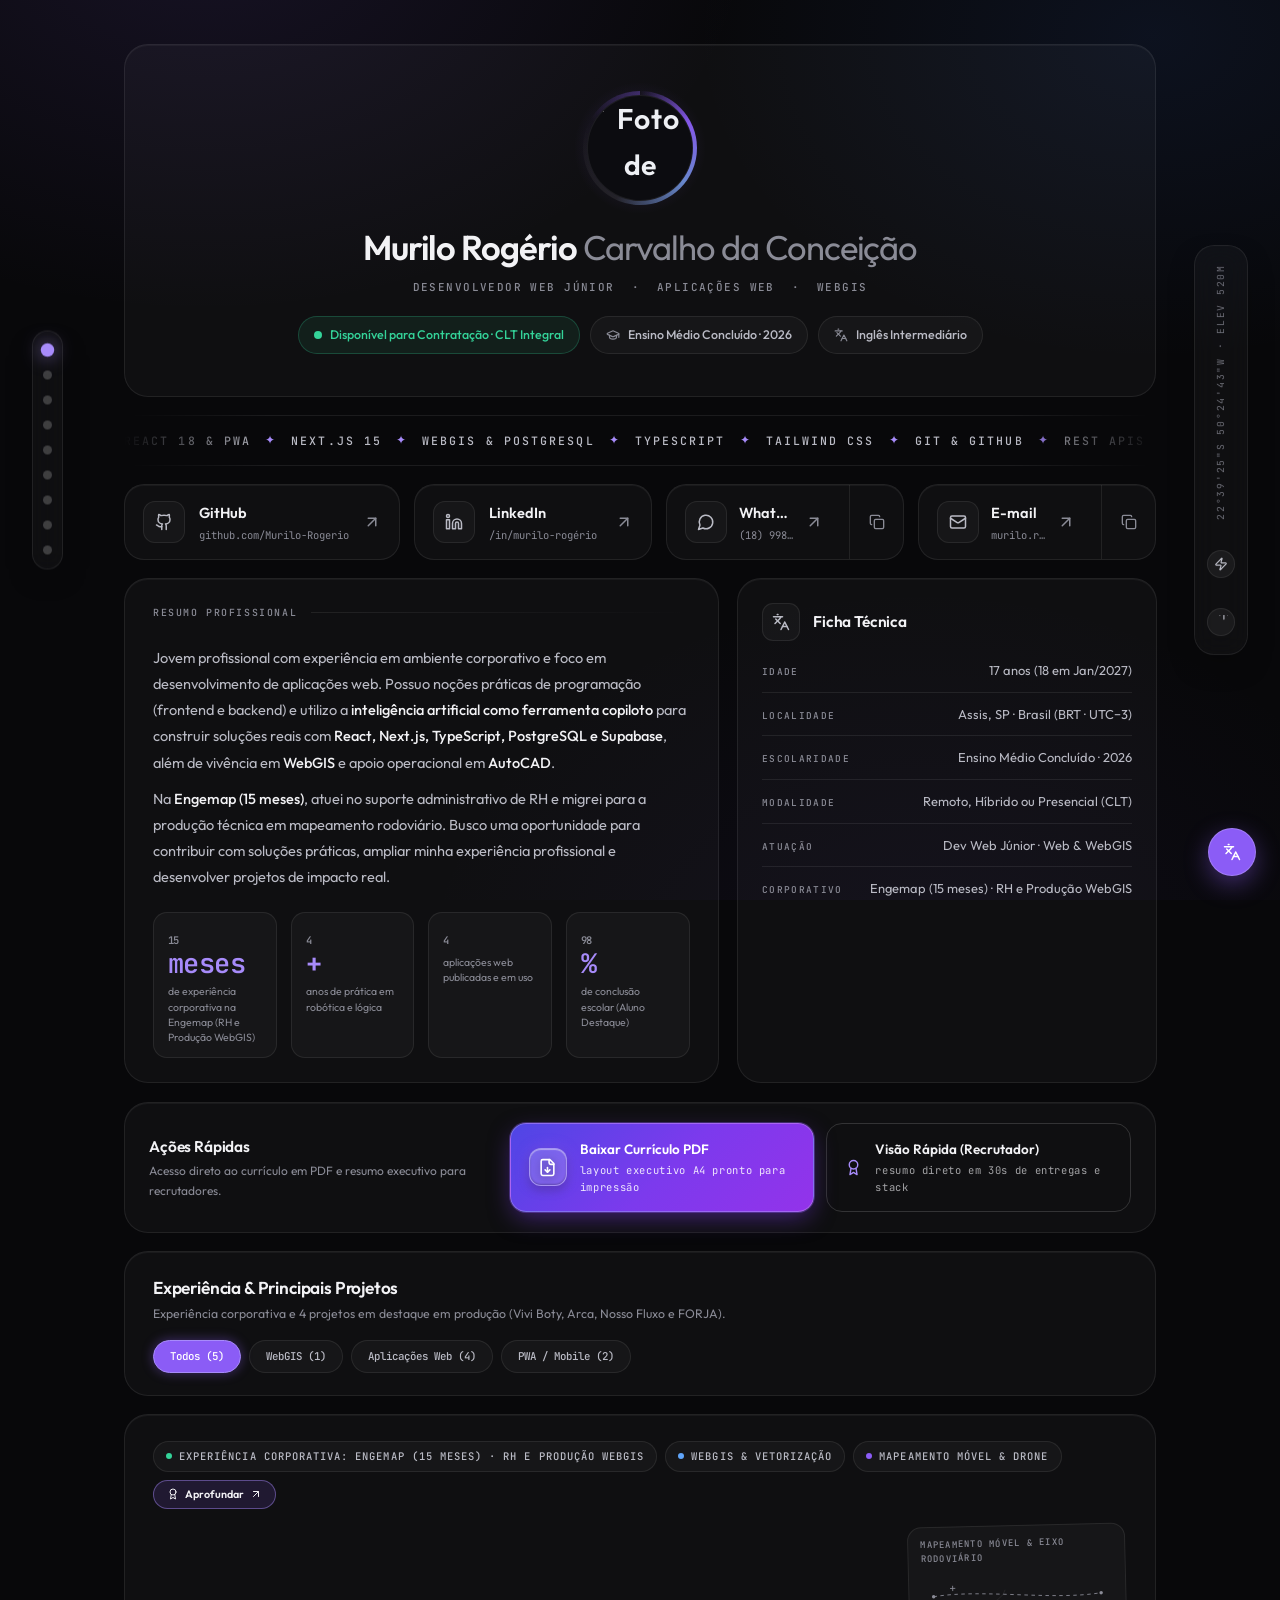
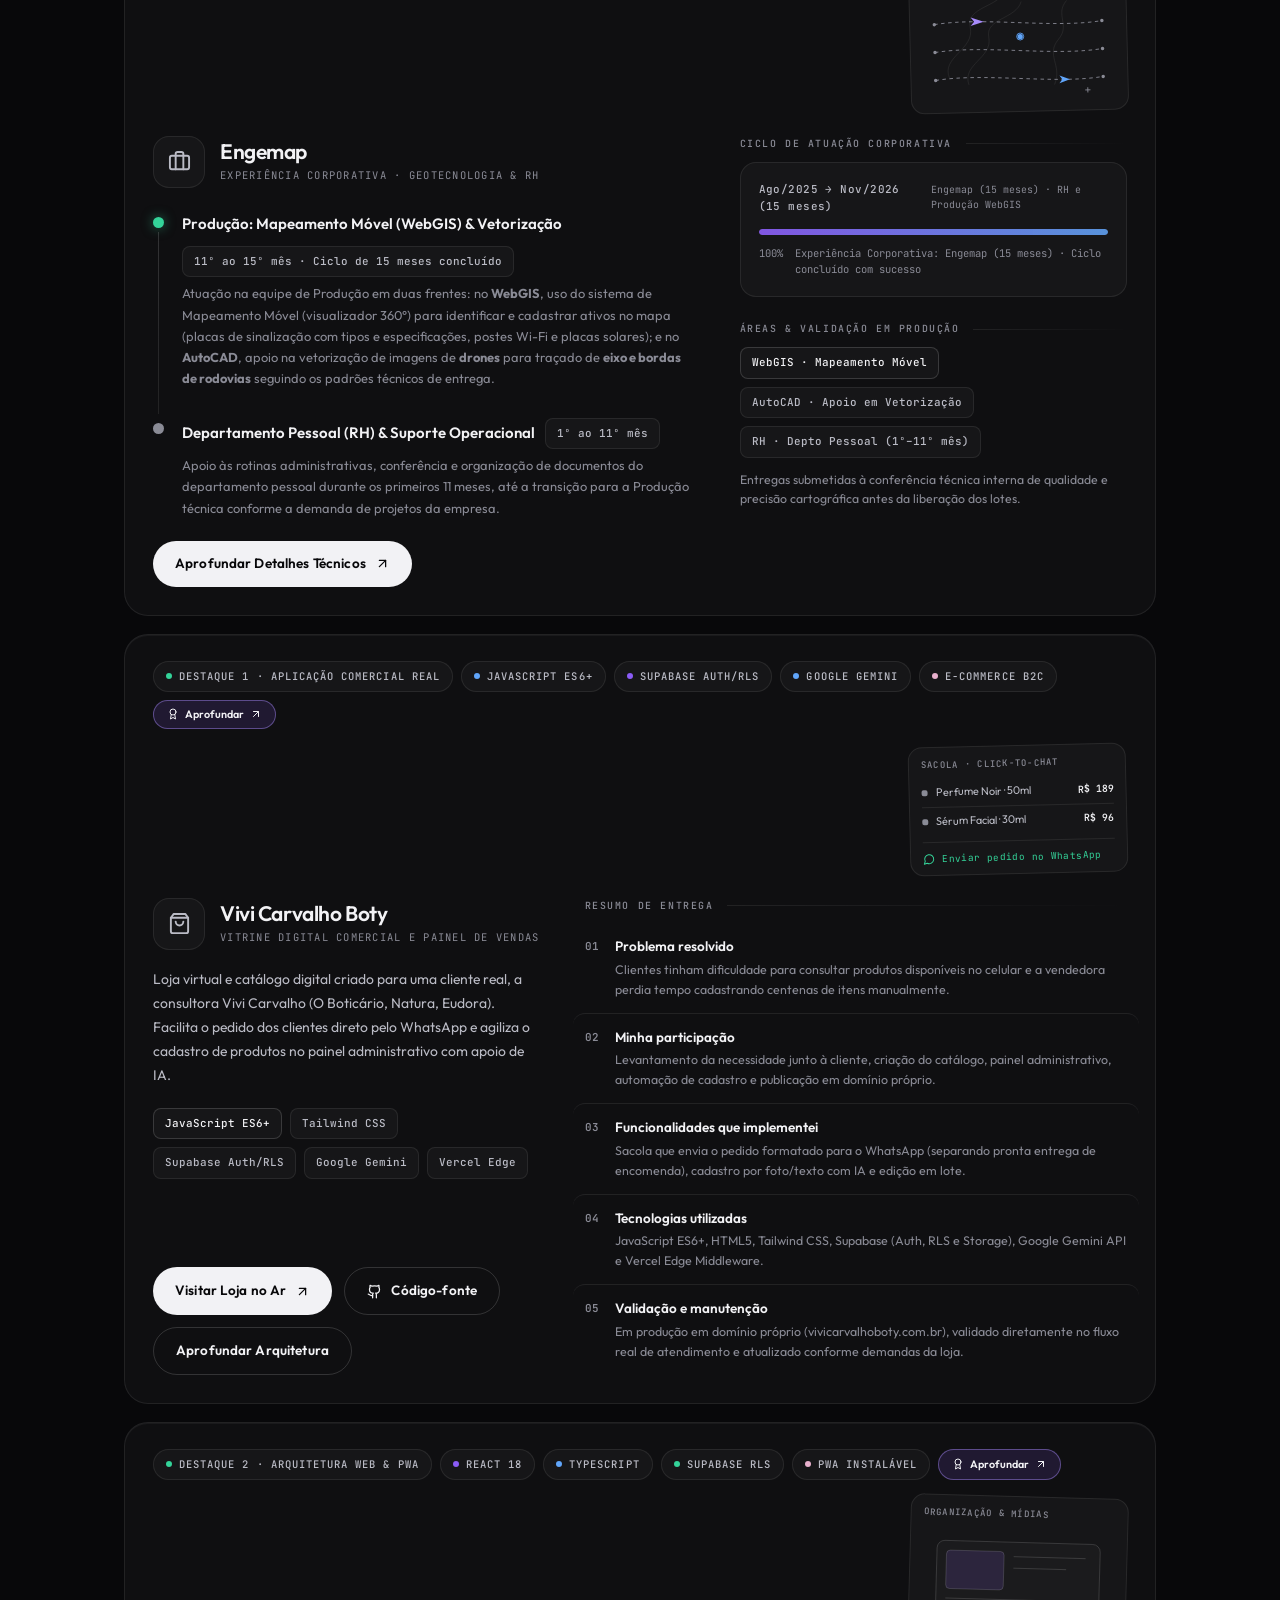
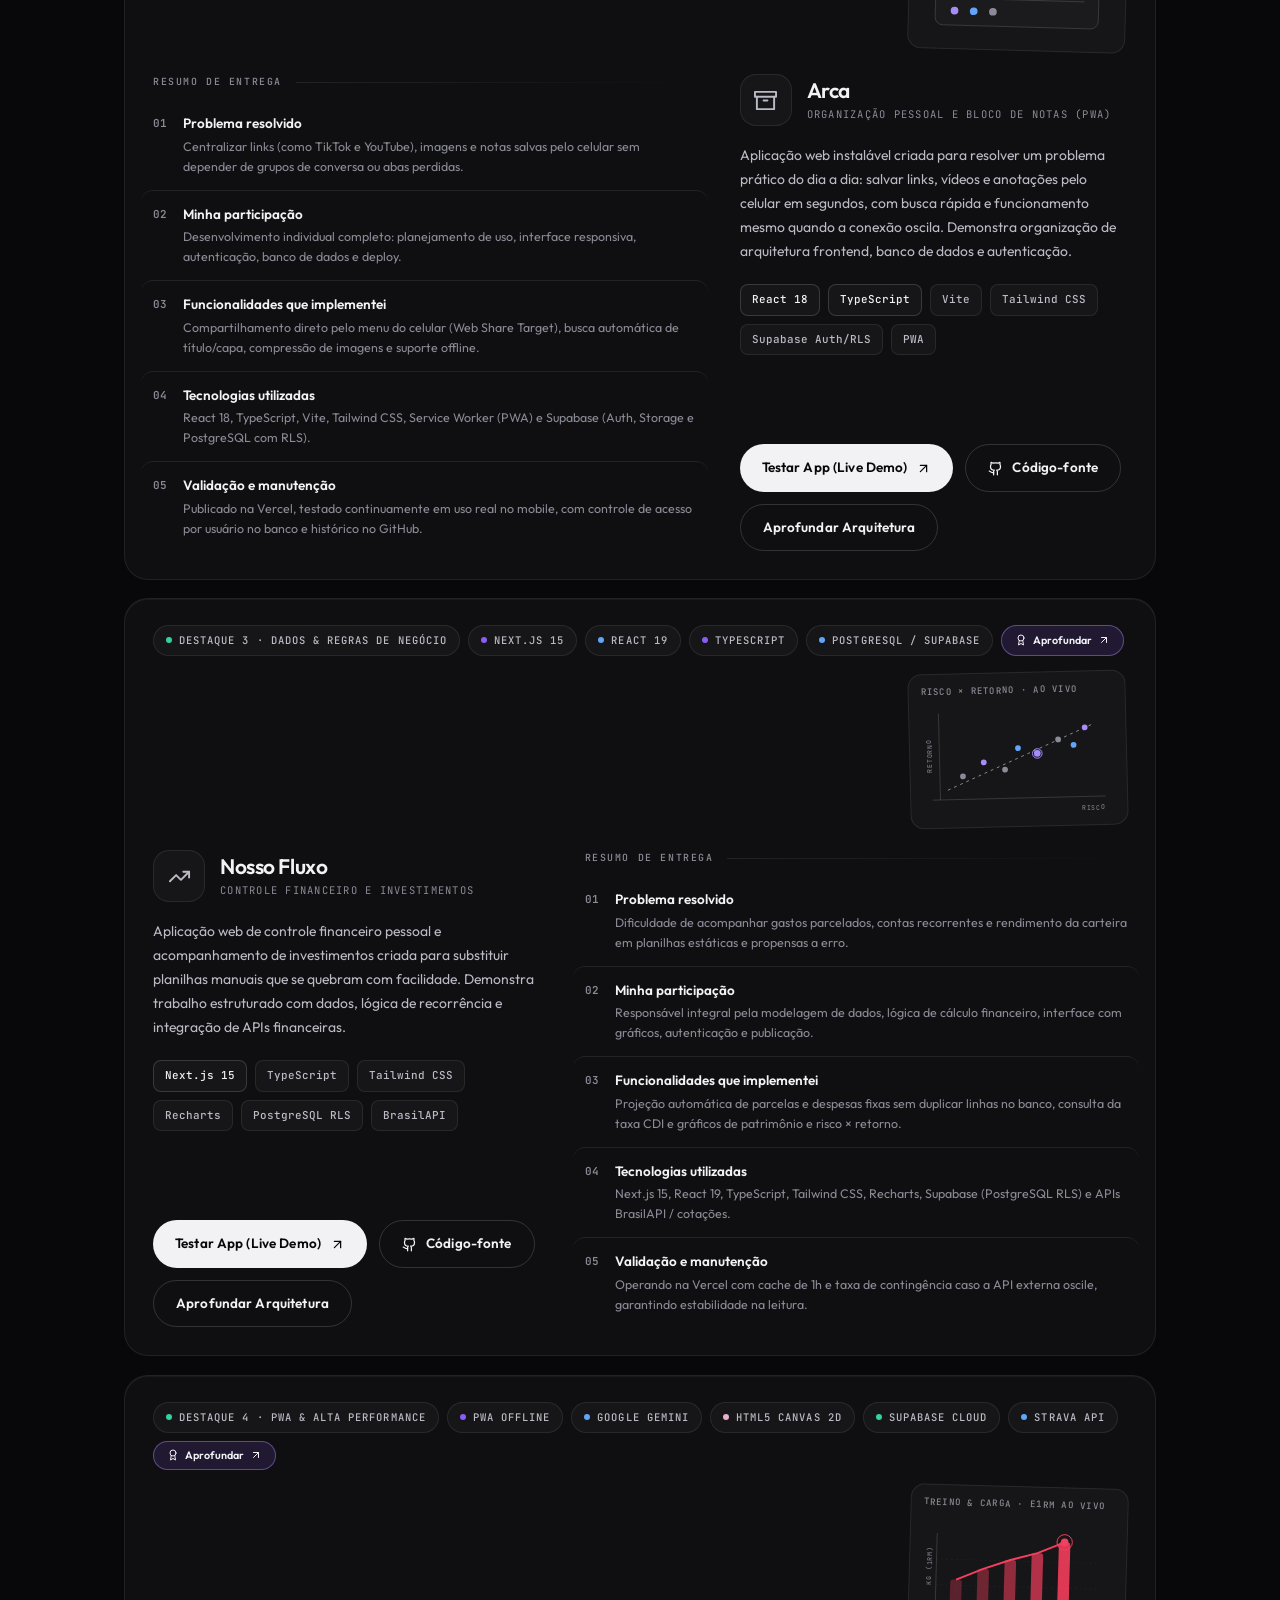
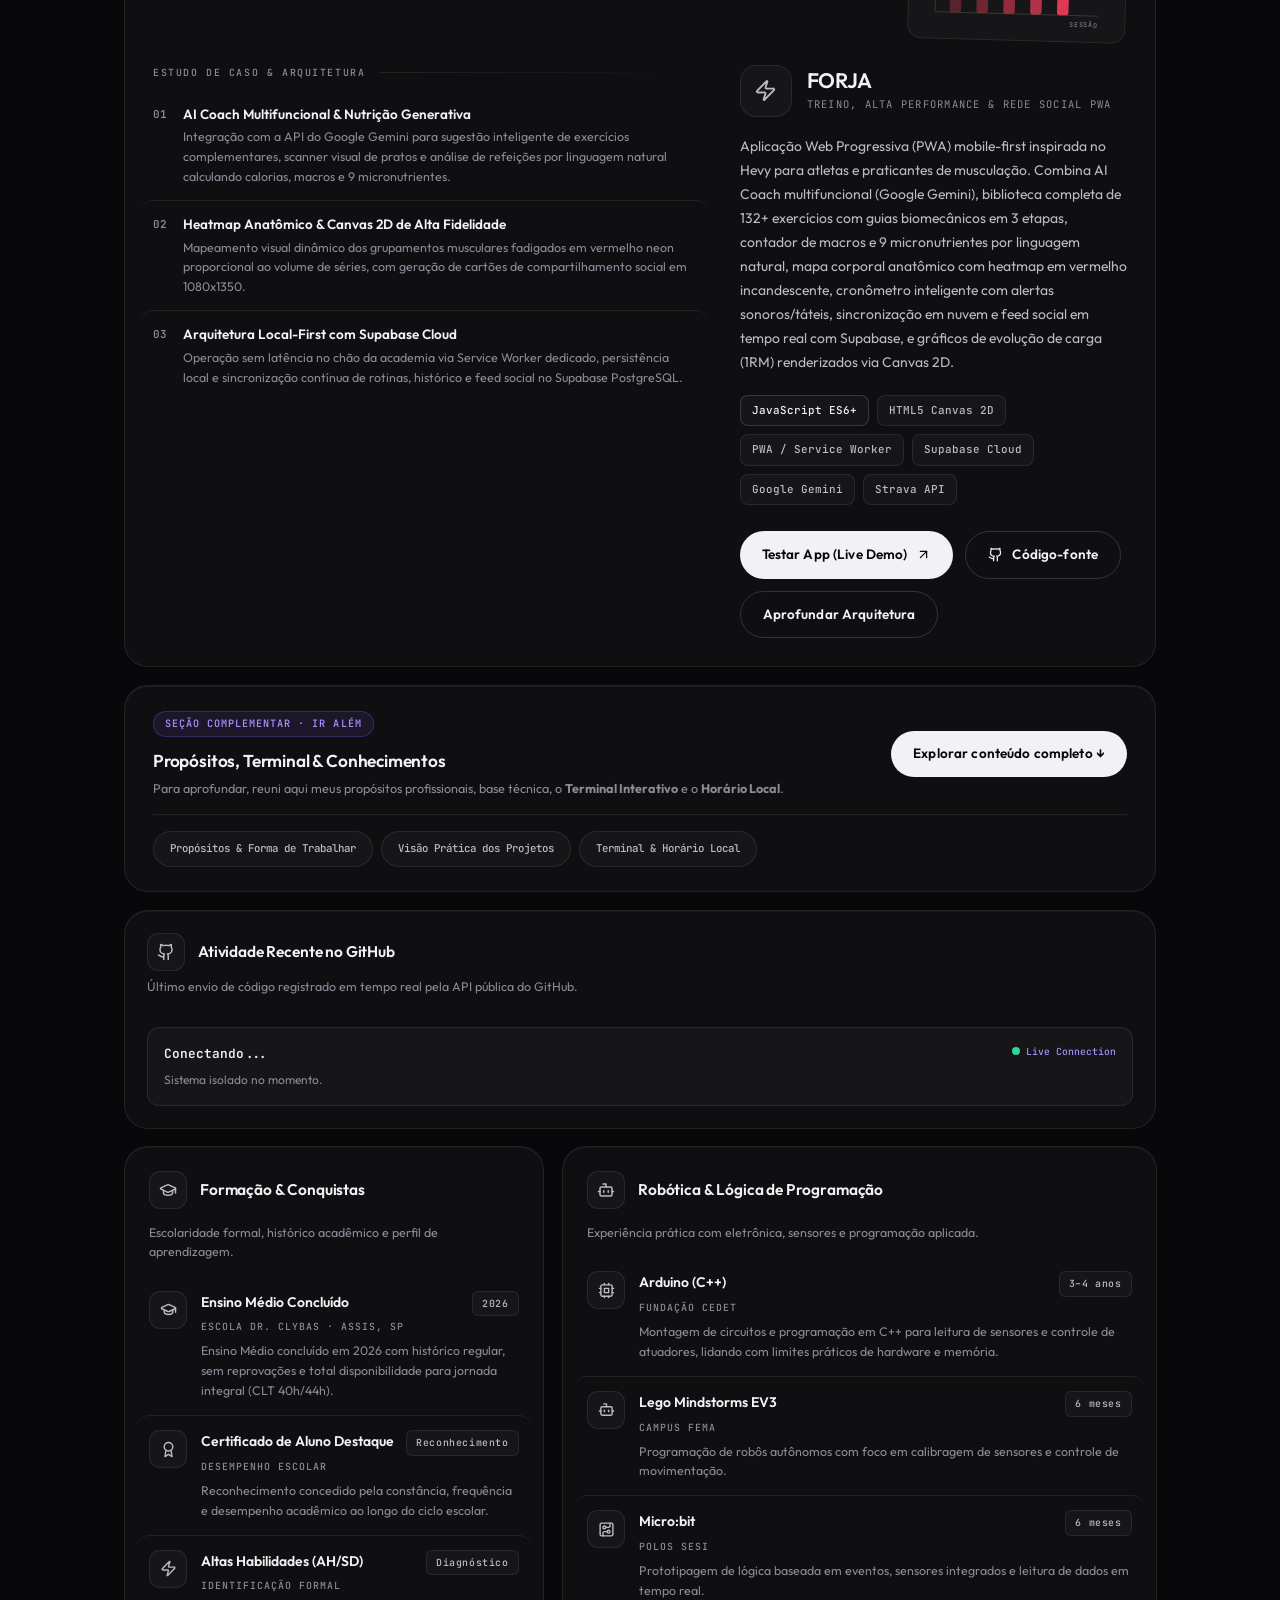
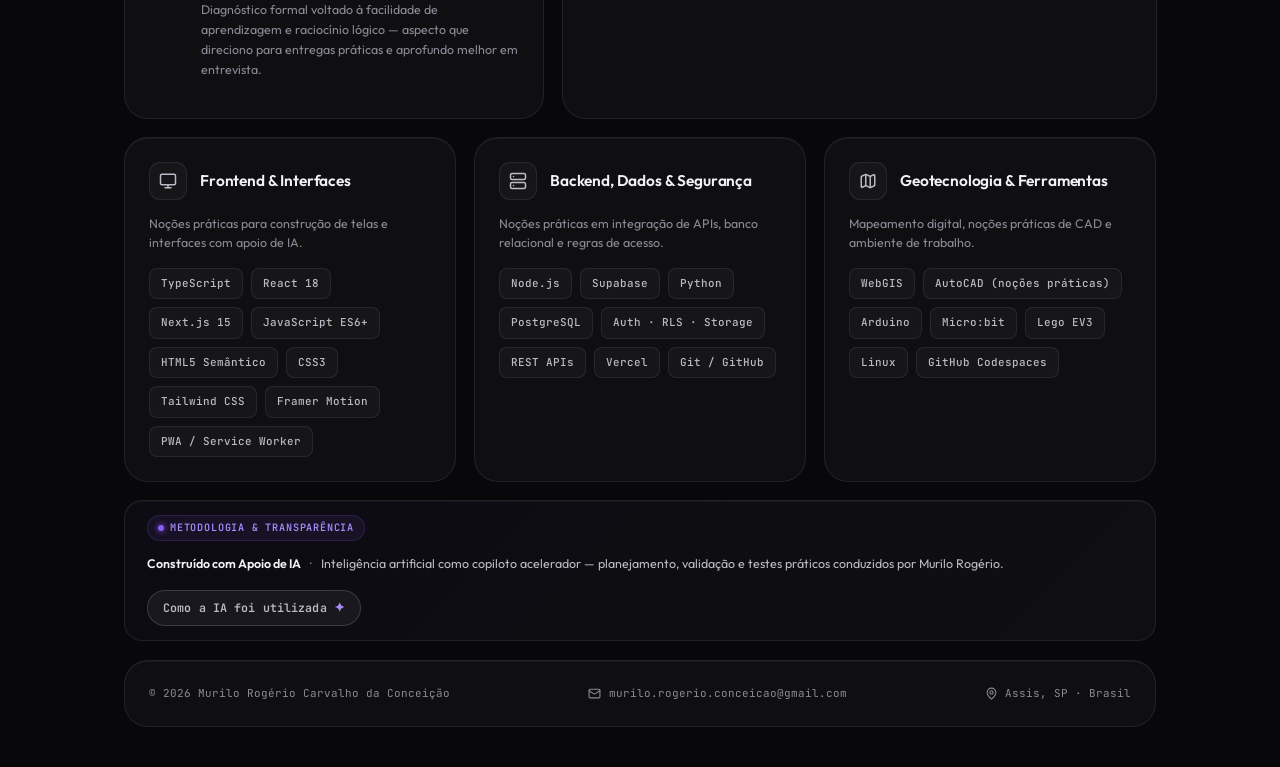
==== commit 3f271d15: "Ajuste no perfil profissional, alinhamento de stacks e destaque do projeto Vivi Boty" ====
--- a/index.html
+++ b/index.html
@@ -4,14 +4,14 @@
 <meta charset="UTF-8">
 <meta name="viewport" content="width=device-width, initial-scale=1">
 <meta name="theme-color" content="#08080a">
-<meta name="description" content="Portfólio profissional de Murilo Rogério Carvalho da Conceição — Desenvolvedor Web Júnior | Full-Stack | WebGIS. Experiência corporativa na Engemap e projetos em produção.">
-<meta property="og:title" content="Murilo Rogério — Desenvolvedor Web Júnior | Full-Stack | WebGIS">
-<meta property="og:description" content="Experiência corporativa em WebGIS e AutoCAD na Engemap e projetos web em React, Next.js, TypeScript, PostgreSQL e Supabase.">
+<meta name="description" content="Portfólio profissional de Murilo Rogério Carvalho da Conceição — Desenvolvedor Web Júnior | Web & WebGIS. Projetos em produção com apoio de IA e experiência corporativa na Engemap.">
+<meta property="og:title" content="Murilo Rogério — Desenvolvedor Web Júnior | Web & WebGIS">
+<meta property="og:description" content="Experiência corporativa na Engemap (RH e Produção WebGIS) e projetos web em React, Next.js, TypeScript, PostgreSQL e Supabase.">
 <meta property="og:type" content="website">
 <meta property="og:url" content="https://murilorogerio.dev">
 <meta property="og:image" content="https://ifqbuhrhmefqiwrpzvsh.supabase.co/storage/v1/object/public/site-assets/url.jpeg">
 <meta name="twitter:card" content="summary_large_image">
-<title>Murilo Rogério — Desenvolvedor Web Júnior | Full-Stack | WebGIS</title>
+<title>Murilo Rogério — Desenvolvedor Web Júnior | Web & WebGIS</title>
 <link rel="icon" type="image/jpeg" href="https://ifqbuhrhmefqiwrpzvsh.supabase.co/storage/v1/object/public/site-assets/url.jpeg">
 
 <!-- Otimização Avançada para IAs e Motores de Busca (Schema.org) -->
@@ -20,7 +20,7 @@
   "@context": "https://schema.org",
   "@type": "Person",
   "name": "Murilo Rogério Carvalho da Conceição",
-  "jobTitle": "Desenvolvedor Web Júnior | Full-Stack | WebGIS",
+  "jobTitle": "Desenvolvedor Web Júnior | Web & WebGIS",
   "url": "https://murilorogerio.dev",
   "image": "https://ifqbuhrhmefqiwrpzvsh.supabase.co/storage/v1/object/public/site-assets/url.jpeg",
   "address": {
@@ -2197,9 +2197,9 @@
   <a href="#perfil" class="rail-item active" data-sec="perfil"><span class="tooltip">Perfil</span></a>
   <a href="#summary" class="rail-item" data-sec="summary"><span class="tooltip">Resumo</span></a>
   <a href="#engemap" class="rail-item" data-sec="engemap"><span class="tooltip">Engemap</span></a>
+  <a href="#viviboty" class="rail-item" data-sec="viviboty"><span class="tooltip">Vivi Carvalho Boty</span></a>
   <a href="#arca" class="rail-item" data-sec="arca"><span class="tooltip">Arca</span></a>
   <a href="#nossofluxo" class="rail-item" data-sec="nossofluxo"><span class="tooltip">Nosso Fluxo</span></a>
-  <a href="#viviboty" class="rail-item" data-sec="viviboty"><span class="tooltip">Vivi Carvalho Boty</span></a>
   <a href="#forja" class="rail-item" data-sec="forja"><span class="tooltip">Forja</span></a>
   <a href="#ir-alem" class="rail-item" data-sec="ir-alem"><span class="tooltip">Ir Além</span></a>
   <a href="#formacao" class="rail-item" data-sec="formacao"><span class="tooltip">Formação &amp; Robótica</span></a>
@@ -2364,7 +2364,7 @@
           </span>
         </div>
         <h1>Murilo Rogério <span class="soft">Carvalho da Conceição</span></h1>
-        <p class="roles">Desenvolvedor Web Júnior &nbsp;·&nbsp; Full-Stack &nbsp;·&nbsp; WebGIS</p>
+        <p class="roles">Desenvolvedor Web Júnior &nbsp;·&nbsp; Aplicações Web &nbsp;·&nbsp; WebGIS</p>
         <div class="pills">
           <span class="pill status"><span class="dot" aria-hidden="true"></span>Disponível para Contratação · CLT Integral</span>
           <span class="pill"><svg class="ic" aria-hidden="true"><use href="#i-graduation"/></svg>Ensino Médio Concluído · 2026</span>
@@ -2422,7 +2422,7 @@
       <section class="panel summary tilt" id="summary">
         <div class="spec-head">Resumo Profissional</div>
         <p>
-          Jovem profissional com experiência em ambiente corporativo, desenvolvimento de aplicações web e geotecnologia. Vivência prática em projetos com <strong>React, Next.js, TypeScript, PostgreSQL e Supabase</strong>, além de experiência com <strong>AutoCAD</strong> e sistemas de informação geográfica (<strong>WebGIS</strong>).
+          Jovem profissional com experiência em ambiente corporativo e foco em desenvolvimento de aplicações web. Possuo noções práticas de programação (frontend e backend) e utilizo a <strong>inteligência artificial como ferramenta copiloto</strong> para construir soluções reais com <strong>React, Next.js, TypeScript, PostgreSQL e Supabase</strong>, além de vivência em <strong>WebGIS</strong> e apoio operacional em <strong>AutoCAD</strong>.
         </p>
         <p style="margin-top:10px;">
           Na <strong>Engemap (15 meses)</strong>, atuei no suporte administrativo de RH e migrei para a produção técnica em mapeamento rodoviário. Busco uma oportunidade para contribuir com soluções práticas, ampliar minha experiência profissional e desenvolver projetos de impacto real.
@@ -2430,7 +2430,7 @@
         <div class="metrics">
           <div class="metric">
             <b id="engemap-metric-num"><span data-count="15">0</span><em> meses</em></b>
-            <span id="engemap-metric-label">de experiência corporativa na Engemap (RH, WebGIS e AutoCAD)</span>
+            <span id="engemap-metric-label">de experiência corporativa na Engemap (RH e Produção WebGIS)</span>
           </div>
           <div class="metric">
             <b><span data-count="4">0</span><em>+</em></b>
@@ -2459,7 +2459,7 @@
           <div class="frow"><dt>Localidade</dt><dd>Assis, SP · Brasil (BRT · UTC−3)</dd></div>
           <div class="frow"><dt>Escolaridade</dt><dd>Ensino Médio Concluído · 2026</dd></div>
           <div class="frow"><dt>Modalidade</dt><dd>Remoto, Híbrido ou Presencial (CLT)</dd></div>
-          <div class="frow"><dt>Atuação</dt><dd>Dev Web Júnior · Full-Stack · WebGIS</dd></div>
+          <div class="frow"><dt>Atuação</dt><dd>Dev Web Júnior · Web &amp; WebGIS</dd></div>
           <div class="frow"><dt>Corporativo</dt><dd id="engemap-ficha-contrato">Engemap (15 meses) · RH e Produção WebGIS</dd></div>
         </dl>
       </section>
@@ -2494,12 +2494,12 @@
       <div class="panel projects-filter-bar">
         <div class="pf-info">
           <h2>Experiência &amp; Principais Projetos</h2>
-          <p>Experiência corporativa e 4 projetos em destaque em produção (Arca, Nosso Fluxo, Vivi Boty e FORJA).</p>
+          <p>Experiência corporativa e 4 projetos em destaque em produção (Vivi Boty, Arca, Nosso Fluxo e FORJA).</p>
         </div>
         <div class="pf-tabs" role="tablist" aria-label="Filtrar projetos por categoria">
           <button type="button" class="pf-tab active" data-filter="all">Todos (5)</button>
           <button type="button" class="pf-tab" data-filter="webgis">WebGIS (1)</button>
-          <button type="button" class="pf-tab" data-filter="fullstack">Full-Stack (4)</button>
+          <button type="button" class="pf-tab" data-filter="fullstack">Aplicações Web (4)</button>
           <button type="button" class="pf-tab" data-filter="pwa">PWA / Mobile (2)</button>
         </div>
       </div>
@@ -2509,8 +2509,8 @@
       <article class="panel project tilt" id="engemap">
         <div class="panel-head">
           <div class="p-badges">
-            <span class="badge" id="engemap-badge"><span class="bdot b-green" aria-hidden="true"></span>Experiência Corporativa: Engemap (15 meses) · RH e Produção WebGIS/CAD</span>
-            <span class="badge"><span class="bdot b-blue" aria-hidden="true"></span>WebGIS &amp; AutoCAD</span>
+            <span class="badge" id="engemap-badge"><span class="bdot b-green" aria-hidden="true"></span>Experiência Corporativa: Engemap (15 meses) · RH e Produção WebGIS</span>
+            <span class="badge"><span class="bdot b-blue" aria-hidden="true"></span>WebGIS &amp; Vetorização</span>
             <span class="badge"><span class="bdot b-violet" aria-hidden="true"></span>Mapeamento Móvel &amp; Drone</span>
           
             <button type="button" class="btn-case-badge btn-case-study" data-case="engemap" aria-label="Abrir detalhes técnicos da Engemap">
@@ -2568,11 +2568,11 @@
                 <span class="xp-dot now" aria-hidden="true"></span>
                 <div class="xp-body">
                   <div class="xp-head">
-                    <h4>Produção: Mapeamento Móvel (WebGIS) &amp; AutoCAD</h4>
+                    <h4>Produção: Mapeamento Móvel (WebGIS) &amp; Vetorização</h4>
                     <span class="chip" id="engemap-role-chip">11º ao 15º mês · Fase Técnica</span>
                   </div>
                   <p>
-                    Atuação na equipe de Produção em duas frentes: no <strong>WebGIS</strong>, uso do sistema de Mapeamento Móvel (visualizador 360°) para identificar e cadastrar ativos no mapa (placas de sinalização com tipos e especificações, postes Wi-Fi e placas solares); no <strong>AutoCAD</strong>, vetorização de imagens de <strong>drones</strong> para traçado do <strong>eixo e bordas de rodovias</strong> seguindo padrões técnicos de entrega.
+                    Atuação na equipe de Produção em duas frentes: no <strong>WebGIS</strong>, uso do sistema de Mapeamento Móvel (visualizador 360°) para identificar e cadastrar ativos no mapa (placas de sinalização com tipos e especificações, postes Wi-Fi e placas solares); e no <strong>AutoCAD</strong>, apoio na vetorização de imagens de <strong>drones</strong> para traçado de <strong>eixo e bordas de rodovias</strong> seguindo os padrões técnicos de entrega.
                   </p>
                 </div>
               </article>
@@ -2603,7 +2603,7 @@
             <div class="contract">
               <div class="c-top">
                 <span class="c-range" id="engemap-range">Ago/2025 → Nov/2026 (15 meses)</span>
-                <span class="c-len" id="engemap-len">Engemap (15 meses) · Foco em Produção WebGIS e AutoCAD</span>
+                <span class="c-len" id="engemap-len">Engemap (15 meses) · RH e Produção WebGIS</span>
               </div>
               <div class="c-track" role="progressbar" aria-label="Progresso do ciclo corporativo" aria-valuemin="0" aria-valuemax="100" aria-valuenow="0" id="c-bar">
                 <div class="c-fill" id="c-fill"></div>
@@ -2617,7 +2617,7 @@
             <div class="spec-head" style="margin-top:24px">Áreas &amp; Validação em Produção</div>
             <div class="c-areas">
               <span class="chip core">WebGIS · Mapeamento Móvel</span>
-              <span class="chip core">AutoCAD · Vetorização de Drones</span>
+              <span class="chip">AutoCAD · Apoio em Vetorização</span>
               <span class="chip">RH · Depto Pessoal (1º–11º mês)</span>
             </div>
             <p style="margin-top:12px; font-size:.82rem; line-height:1.55; color:var(--text-3);">
@@ -2628,11 +2628,116 @@
       </article>
     </div>
 
-    <div class="cell sp-12 reveal project-cell" data-category="fullstack pwa" style="--d:.08s">
-      <article class="panel project tilt" id="arca">
+    <div class="cell sp-12 reveal project-cell" data-category="fullstack" style="--d:.08s">
+      <article class="panel project tilt" id="viviboty">
         <div class="panel-head">
           <div class="p-badges">
-            <span class="badge"><span class="bdot b-green" aria-hidden="true"></span>Destaque 1 · Arquitetura Web</span>
+            <span class="badge"><span class="bdot b-green" aria-hidden="true"></span>Destaque 1 · Aplicação Comercial Real</span>
+            <span class="badge"><span class="bdot b-blue" aria-hidden="true"></span>JavaScript ES6+</span>
+            <span class="badge"><span class="bdot b-violet" aria-hidden="true"></span>Supabase Auth/RLS</span>
+            <span class="badge"><span class="bdot b-blue" aria-hidden="true"></span>Google Gemini</span>
+            <span class="badge"><span class="bdot b-rose" aria-hidden="true"></span>E-commerce B2C</span>
+          
+            <button type="button" class="btn-case-badge btn-case-study" data-case="viviboty" aria-label="Abrir estudo de caso técnico do Vivi Carvalho Boty">
+              <svg class="ic" aria-hidden="true"><use href="#i-award"/></svg>
+              Aprofundar
+              <svg class="ic" aria-hidden="true"><use href="#i-arrow-up-right"/></svg>
+            </button>
+          </div>
+          <div class="p-widget" aria-hidden="true">
+            <span class="w-label">Sacola · Click-to-Chat</span>
+            <div class="w-item"><span class="w-swatch"></span>Perfume Noir · 50ml <b>R$ 189</b></div>
+            <div class="w-item"><span class="w-swatch"></span>Sérum Facial · 30ml <b>R$ 96</b></div>
+            <div class="w-cta">
+              <svg class="ic"><use href="#i-whatsapp"/></svg>
+              Enviar pedido no WhatsApp
+            </div>
+          </div>
+        </div>
+
+        <div class="project-body">
+          <div class="p-info">
+            <div class="p-id">
+              <span class="p-icon"><svg class="ic"><use href="#i-shopping-bag"/></svg></span>
+              <div>
+                <h3>Vivi Carvalho Boty</h3>
+                <p class="p-tag">Vitrine Digital Comercial e Painel de Vendas</p>
+              </div>
+            </div>
+            <p class="p-desc">
+              Loja virtual e catálogo digital criado para uma cliente real, a consultora Vivi Carvalho (O Boticário, Natura, Eudora). Facilita o pedido dos clientes direto pelo WhatsApp e agiliza o cadastro de produtos no painel administrativo com apoio de IA.
+            </p>
+            <div class="p-stack" aria-label="Tecnologias do projeto">
+              <span class="chip core">JavaScript ES6+</span>
+              <span class="chip">Tailwind CSS</span>
+              <span class="chip">Supabase Auth/RLS</span>
+              <span class="chip">Google Gemini</span>
+              <span class="chip">Vercel Edge</span>
+            </div>
+            <div class="p-actions">
+              <a class="btn btn-solid" href="https://www.vivicarvalhoboty.com.br" target="_blank" rel="noopener noreferrer">
+                Visitar Loja no Ar
+                <svg class="ic" aria-hidden="true"><use href="#i-arrow-up-right"/></svg>
+              </a>
+              <a class="btn btn-ghost" href="https://github.com/Murilo-Rogerio/Vivi-Boty" target="_blank" rel="noopener noreferrer">
+                <svg class="ic" aria-hidden="true"><use href="#i-github"/></svg>
+                Código-fonte
+              </a>
+              <button type="button" class="btn btn-ghost btn-case-study" data-case="viviboty">
+                Aprofundar Arquitetura
+              </button>
+            </div>
+          </div>
+
+          <div class="p-specs">
+            <div class="spec-head">Resumo de Entrega</div>
+            <ol class="spec-list">
+              <li>
+                <span class="spec-num">01</span>
+                <div>
+                  <strong>Problema resolvido</strong>
+                  <p>Clientes tinham dificuldade para consultar produtos disponíveis no celular e a vendedora perdia tempo cadastrando centenas de itens manualmente.</p>
+                </div>
+              </li>
+              <li>
+                <span class="spec-num">02</span>
+                <div>
+                  <strong>Minha participação</strong>
+                  <p>Levantamento da necessidade junto à cliente, criação do catálogo, painel administrativo, automação de cadastro e publicação em domínio próprio.</p>
+                </div>
+              </li>
+              <li>
+                <span class="spec-num">03</span>
+                <div>
+                  <strong>Funcionalidades que implementei</strong>
+                  <p>Sacola que envia o pedido formatado para o WhatsApp (separando pronta entrega de encomenda), cadastro por foto/texto com IA e edição em lote.</p>
+                </div>
+              </li>
+              <li>
+                <span class="spec-num">04</span>
+                <div>
+                  <strong>Tecnologias utilizadas</strong>
+                  <p>JavaScript ES6+, HTML5, Tailwind CSS, Supabase (Auth, RLS e Storage), Google Gemini API e Vercel Edge Middleware.</p>
+                </div>
+              </li>
+              <li>
+                <span class="spec-num">05</span>
+                <div>
+                  <strong>Validação e manutenção</strong>
+                  <p>Em produção em domínio próprio (vivicarvalhoboty.com.br), validado diretamente no fluxo real de atendimento e atualizado conforme demandas da loja.</p>
+                </div>
+              </li>
+            </ol>
+          </div>
+        </div>
+      </article>
+    </div>
+
+    <div class="cell sp-12 reveal project-cell" data-category="fullstack pwa" style="--d:.08s">
+      <article class="panel project alt tilt" id="arca">
+        <div class="panel-head">
+          <div class="p-badges">
+            <span class="badge"><span class="bdot b-green" aria-hidden="true"></span>Destaque 2 · Arquitetura Web &amp; PWA</span>
             <span class="badge"><span class="bdot b-violet" aria-hidden="true"></span>React 18</span>
             <span class="badge"><span class="bdot b-blue" aria-hidden="true"></span>TypeScript</span>
             <span class="badge"><span class="bdot b-green" aria-hidden="true"></span>Supabase RLS</span>
@@ -2742,7 +2847,7 @@
       <article class="panel project tilt" id="nossofluxo">
         <div class="panel-head">
           <div class="p-badges">
-            <span class="badge"><span class="bdot b-green" aria-hidden="true"></span>Destaque 2 · Dados &amp; Regras de Negócio</span>
+            <span class="badge"><span class="bdot b-green" aria-hidden="true"></span>Destaque 3 · Dados &amp; Regras de Negócio</span>
             <span class="badge"><span class="bdot b-violet" aria-hidden="true"></span>Next.js 15</span>
             <span class="badge"><span class="bdot b-blue" aria-hidden="true"></span>React 19</span>
             <span class="badge"><span class="bdot b-violet" aria-hidden="true"></span>TypeScript</span>
@@ -2854,113 +2959,8 @@
       </article>
     </div>
 
-    <div class="cell sp-12 reveal project-cell" data-category="fullstack" style="--d:.08s">
-      <article class="panel project alt tilt" id="viviboty">
-        <div class="panel-head">
-          <div class="p-badges">
-            <span class="badge"><span class="bdot b-green" aria-hidden="true"></span>Destaque 3 · Aplicação Comercial Real</span>
-            <span class="badge"><span class="bdot b-blue" aria-hidden="true"></span>JavaScript ES6+</span>
-            <span class="badge"><span class="bdot b-violet" aria-hidden="true"></span>Supabase Auth/RLS</span>
-            <span class="badge"><span class="bdot b-blue" aria-hidden="true"></span>Google Gemini</span>
-            <span class="badge"><span class="bdot b-rose" aria-hidden="true"></span>E-commerce B2C</span>
-          
-            <button type="button" class="btn-case-badge btn-case-study" data-case="viviboty" aria-label="Abrir estudo de caso técnico do Vivi Carvalho Boty">
-              <svg class="ic" aria-hidden="true"><use href="#i-award"/></svg>
-              Aprofundar
-              <svg class="ic" aria-hidden="true"><use href="#i-arrow-up-right"/></svg>
-            </button>
-          </div>
-          <div class="p-widget" aria-hidden="true">
-            <span class="w-label">Sacola · Click-to-Chat</span>
-            <div class="w-item"><span class="w-swatch"></span>Perfume Noir · 50ml <b>R$ 189</b></div>
-            <div class="w-item"><span class="w-swatch"></span>Sérum Facial · 30ml <b>R$ 96</b></div>
-            <div class="w-cta">
-              <svg class="ic"><use href="#i-whatsapp"/></svg>
-              Enviar pedido no WhatsApp
-            </div>
-          </div>
-        </div>
-
-        <div class="project-body">
-          <div class="p-info">
-            <div class="p-id">
-              <span class="p-icon"><svg class="ic"><use href="#i-shopping-bag"/></svg></span>
-              <div>
-                <h3>Vivi Carvalho Boty</h3>
-                <p class="p-tag">Vitrine Digital Comercial e Painel de Vendas</p>
-              </div>
-            </div>
-            <p class="p-desc">
-              Loja virtual e catálogo digital criado para uma cliente real, a consultora Vivi Carvalho (O Boticário, Natura, Eudora). Facilita o pedido dos clientes direto pelo WhatsApp e agiliza o cadastro de produtos no painel administrativo com apoio de IA.
-            </p>
-            <div class="p-stack" aria-label="Tecnologias do projeto">
-              <span class="chip core">JavaScript ES6+</span>
-              <span class="chip">Tailwind CSS</span>
-              <span class="chip">Supabase Auth/RLS</span>
-              <span class="chip">Google Gemini</span>
-              <span class="chip">Vercel Edge</span>
-            </div>
-            <div class="p-actions">
-              <a class="btn btn-solid" href="https://www.vivicarvalhoboty.com.br" target="_blank" rel="noopener noreferrer">
-                Visitar Loja no Ar
-                <svg class="ic" aria-hidden="true"><use href="#i-arrow-up-right"/></svg>
-              </a>
-              <a class="btn btn-ghost" href="https://github.com/Murilo-Rogerio/Vivi-Boty" target="_blank" rel="noopener noreferrer">
-                <svg class="ic" aria-hidden="true"><use href="#i-github"/></svg>
-                Código-fonte
-              </a>
-              <button type="button" class="btn btn-ghost btn-case-study" data-case="viviboty">
-                Aprofundar Arquitetura
-              </button>
-            </div>
-          </div>
-
-          <div class="p-specs">
-            <div class="spec-head">Resumo de Entrega</div>
-            <ol class="spec-list">
-              <li>
-                <span class="spec-num">01</span>
-                <div>
-                  <strong>Problema resolvido</strong>
-                  <p>Clientes tinham dificuldade para consultar produtos disponíveis no celular e a vendedora perdia tempo cadastrando centenas de itens manualmente.</p>
-                </div>
-              </li>
-              <li>
-                <span class="spec-num">02</span>
-                <div>
-                  <strong>Minha participação</strong>
-                  <p>Levantamento da necessidade junto à cliente, criação do catálogo, painel administrativo, automação de cadastro e publicação em domínio próprio.</p>
-                </div>
-              </li>
-              <li>
-                <span class="spec-num">03</span>
-                <div>
-                  <strong>Funcionalidades que implementei</strong>
-                  <p>Sacola que envia o pedido formatado para o WhatsApp (separando pronta entrega de encomenda), cadastro por foto/texto com IA e edição em lote.</p>
-                </div>
-              </li>
-              <li>
-                <span class="spec-num">04</span>
-                <div>
-                  <strong>Tecnologias utilizadas</strong>
-                  <p>JavaScript ES6+, HTML5, Tailwind CSS, Supabase (Auth, RLS e Storage), Google Gemini API e Vercel Edge Middleware.</p>
-                </div>
-              </li>
-              <li>
-                <span class="spec-num">05</span>
-                <div>
-                  <strong>Validação e manutenção</strong>
-                  <p>Em produção em domínio próprio (vivicarvalhoboty.com.br), validado diretamente no fluxo real de atendimento e atualizado conforme demandas da loja.</p>
-                </div>
-              </li>
-            </ol>
-          </div>
-        </div>
-      </article>
-    </div>
-
     <div class="cell sp-12 reveal project-cell" data-category="fullstack pwa" style="--d:.08s">
-      <article class="panel project tilt" id="forja">
+      <article class="panel project alt tilt" id="forja">
         <div class="panel-head">
           <div class="p-badges">
             <span class="badge"><span class="bdot b-green" aria-hidden="true"></span>Destaque 4 · PWA &amp; Alta Performance</span>
@@ -3080,7 +3080,7 @@
 
         <div class="deep-tabs" role="tablist" aria-label="Conteúdo complementar e aprofundamento">
           <button type="button" class="deep-tab active" role="tab" aria-selected="true" data-deep-tab="propositos">Propósitos &amp; Forma de Trabalhar</button>
-          <button type="button" class="deep-tab" role="tab" aria-selected="false" data-deep-tab="conhecimentos">Aprofundamento Técnico</button>
+          <button type="button" class="deep-tab" role="tab" aria-selected="false" data-deep-tab="conhecimentos">Visão Prática dos Projetos</button>
           <button type="button" class="deep-tab" role="tab" aria-selected="false" data-deep-tab="terminal">Terminal &amp; Horário Local</button>
         </div>
 
@@ -3102,7 +3102,7 @@
                   <h3>O que aprendi na Engemap</h3>
                 </div>
                 <p>
-                  Os 15 meses na Engemap foram minha principal escola profissional. No RH aprendi rotina administrativa, organização documental e responsabilidade com prazos. Quando surgiu necessidade na Produção, me adaptei rapidamente ao WebGIS e ao AutoCAD, entendendo o peso da precisão técnica em entregas reais.
+                  Os 15 meses na Engemap foram minha principal escola profissional. No RH aprendi rotina administrativa, organização documental e responsabilidade com prazos. Quando surgiu necessidade na Produção, me adaptei rapidamente ao WebGIS e às rotinas de vetorização no AutoCAD, entendendo o peso da precisão técnica em entregas reais.
                 </p>
               </article>
               <article class="deep-card">
@@ -3122,37 +3122,37 @@
               <article class="deep-card">
                 <div class="deep-card-head">
                   <span class="sk-icon"><svg class="ic"><use href="#i-monitor"/></svg></span>
-                  <h3>Arquitetura Web &amp; Fluxo de Dados</h3>
+                  <h3>Noções de Frontend &amp; Interfaces com IA</h3>
                 </div>
                 <p>
-                  Organização de aplicações em React e Next.js com TypeScript, separando interface, regras de negócio (como o motor de recorrência financeira sem duplicar registros no banco) e chamadas externas protegidas por cache e valores de contingência.
+                  Tenho noções práticas de frontend em React e Next.js com TypeScript. Sei estruturar páginas responsivas, componentes e fluxo de dados, usando ferramentas de IA como assistente para acelerar a escrita do código enquanto valido o comportamento visual e a experiência de uso.
                 </p>
               </article>
               <article class="deep-card">
                 <div class="deep-card-head">
                   <span class="sk-icon"><svg class="ic"><use href="#i-server"/></svg></span>
-                  <h3>Banco Relacional, Segurança &amp; Edge</h3>
+                  <h3>Noções de Backend, Banco &amp; Acesso</h3>
                 </div>
                 <p>
-                  Modelagem em PostgreSQL via Supabase com autenticação e políticas de Row Level Security (RLS) garantindo que cada usuário acesse apenas seus dados, buckets privados com URLs assinadas e Edge Middleware para proteção de rotas e metadados dinâmicos.
+                  Aplico noções de backend integrando APIs, banco relacional PostgreSQL e Supabase. Sei configurar autenticação, permissões por usuário (RLS) e upload de arquivos, orientando a IA na montagem das regras necessárias e testando os fluxos na prática.
                 </p>
               </article>
               <article class="deep-card">
                 <div class="deep-card-head">
                   <span class="sk-icon"><svg class="ic"><use href="#i-cpu"/></svg></span>
-                  <h3>Offline-First, Mídia &amp; Base de Lógica</h3>
+                  <h3>Base de Lógica e Resolução de Problemas</h3>
                 </div>
                 <p>
-                  Experiência com Service Workers (PWA), Web Share Target no mobile, compressão de imagens no navegador e gráficos em Canvas 2D — apoiada por mais de 4 anos de lógica e programação em C++ com robótica (Arduino, Lego EV3 e Micro:bit).
+                  Minha facilidade em lidar com tecnologia e conduzir IAs vem de mais de 4 anos de prática com lógica em robótica (Arduino em C++, Lego EV3 e Micro:bit). Essa base me dá clareza de raciocínio para diagnosticar problemas e ajustar o código até funcionar redondo.
                 </p>
               </article>
               <article class="deep-card">
                 <div class="deep-card-head">
                   <span class="sk-icon"><svg class="ic"><use href="#i-award"/></svg></span>
-                  <h3>Uso Prático e Transparente de IA</h3>
+                  <h3>Manuseio de IA como Ferramenta</h3>
                 </div>
                 <p>
-                  Utilizo inteligência artificial tanto dentro dos produtos (extração de dados com Google Gemini e fallback entre modelos) quanto como copiloto de produtividade no código — mantendo arquitetura, testes e revisão sempre sob responsabilidade minha.
+                  Não me coloco como especialista em linguagens de programação: tenho noções claras de desenvolvimento e sei manusear IA como copiloto para transformar ideias em aplicações funcionais, cuidando dos testes, ajustes e publicação final.
                 </p>
                 <div class="deep-card-foot">
                   <button type="button" class="btn btn-ghost" id="deep-open-ai-btn" style="padding:8px 16px; font-size:.82rem;">
@@ -3299,11 +3299,11 @@
           <span class="sk-icon"><svg class="ic"><use href="#i-monitor"/></svg></span>
           <h2>Frontend &amp; Interfaces</h2>
         </header>
-        <p class="sk-sub">Construção de aplicações web responsivas e fáceis de usar.</p>
+        <p class="sk-sub">Noções práticas para construção de telas e interfaces com apoio de IA.</p>
         <ul class="chips">
-          <li class="chip core">TypeScript</li>
-          <li class="chip core">React 18</li>
-          <li class="chip core">Next.js 15</li>
+          <li class="chip">TypeScript</li>
+          <li class="chip">React 18</li>
+          <li class="chip">Next.js 15</li>
           <li class="chip">JavaScript ES6+</li>
           <li class="chip">HTML5 Semântico</li>
           <li class="chip">CSS3</li>
@@ -3320,10 +3320,10 @@
           <span class="sk-icon"><svg class="ic"><use href="#i-server"/></svg></span>
           <h2>Backend, Dados &amp; Segurança</h2>
         </header>
-        <p class="sk-sub">Integração de APIs, banco relacional e controle de acesso.</p>
+        <p class="sk-sub">Noções práticas em integração de APIs, banco relacional e regras de acesso.</p>
         <ul class="chips">
-          <li class="chip core">Node.js</li>
-          <li class="chip core">Supabase</li>
+          <li class="chip">Node.js</li>
+          <li class="chip">Supabase</li>
           <li class="chip">Python</li>
           <li class="chip">PostgreSQL</li>
           <li class="chip">Auth · RLS · Storage</li>
@@ -3340,10 +3340,10 @@
           <span class="sk-icon"><svg class="ic"><use href="#i-map"/></svg></span>
           <h2>Geotecnologia &amp; Ferramentas</h2>
         </header>
-        <p class="sk-sub">Mapeamento digital, desenho técnico e ambiente de trabalho.</p>
+        <p class="sk-sub">Mapeamento digital, noções práticas de CAD e ambiente de trabalho.</p>
         <ul class="chips">
-          <li class="chip core">WebGIS</li>
-          <li class="chip core">AutoCAD</li>
+          <li class="chip">WebGIS</li>
+          <li class="chip">AutoCAD (noções práticas)</li>
           <li class="chip">Arduino</li>
           <li class="chip">Micro:bit</li>
           <li class="chip">Lego EV3</li>
@@ -3363,7 +3363,7 @@
           <p class="ai-card-text">
             <strong id="ai-card-title">Construído com Apoio de IA</strong>
             <span class="ai-card-sep">·</span>
-            <span>IA como copiloto acelerador — arquitetura, decisões técnicas e testes práticos conduzidos por Murilo Rogério.</span>
+            <span>Inteligência artificial como copiloto acelerador — planejamento, validação e testes práticos conduzidos por Murilo Rogério.</span>
           </p>
         </div>
         <div class="ai-card-action">
@@ -3399,7 +3399,7 @@
       Resumo Executivo para Recrutadores &amp; Líderes Técnicos
     </div>
     <h2 class="modal-title">Murilo Rogério C. da Conceição</h2>
-    <p class="modal-sub">Desenvolvedor Web Júnior | Full-Stack | WebGIS</p>
+    <p class="modal-sub">Desenvolvedor Web Júnior | Web &amp; WebGIS</p>
     
     <div class="modal-kpis-4">
       <div class="modal-kpi-item">
@@ -3423,28 +3423,28 @@
     <div class="modal-section-title">Resumo de Entregas &amp; Competências</div>
     <div class="modal-bullets">
       <div class="modal-bullet">
-        <strong>Experiência Corporativa na Engemap (15 meses):</strong> Atuação inicial em Departamento Pessoal (RH) seguida de transição para Produção em WebGIS (Mapeamento Móvel 360°) e AutoCAD (vetorização de rodovias a partir de imagens de drone).
+        <strong>Experiência Corporativa na Engemap (15 meses):</strong> Atuação inicial em Departamento Pessoal (RH) seguida de transição para Produção em WebGIS (Mapeamento Móvel 360°) e apoio em vetorização no AutoCAD (traçado de rodovias com imagens de drone).
       </div>
       <div class="modal-bullet">
-        <strong>4 Projetos em Destaque em Produção:</strong> <em>Arca</em> (arquitetura PWA e Supabase RLS), <em>Nosso Fluxo</em> (controle financeiro e APIs), <em>Vivi Carvalho Boty</em> (catálogo comercial com IA Gemini) e <em>FORJA</em> (PWA fitness com Canvas 2D e IA Gemini).
+        <strong>4 Projetos em Destaque em Produção:</strong> <em>Vivi Carvalho Boty</em> (catálogo comercial com IA Gemini), <em>Arca</em> (arquitetura PWA e Supabase RLS), <em>Nosso Fluxo</em> (controle financeiro e APIs) e <em>FORJA</em> (PWA fitness com Canvas 2D e IA Gemini).
       </div>
       <div class="modal-bullet">
-        <strong>Base Técnica Aplicada:</strong> React, Next.js, TypeScript, JavaScript, Canvas 2D, PostgreSQL, Supabase, Tailwind CSS e AutoCAD / WebGIS.
+        <strong>Base Técnica Aplicada:</strong> Noções práticas em React, Next.js, TypeScript, JavaScript, PostgreSQL, Supabase e WebGIS — utilizando ferramentas de IA como copiloto para acelerar entregas reais e funcionais.
       </div>
       <div class="modal-bullet">
         <strong>4+ Anos em Robótica:</strong> Lógica de programação e eletrônica com Arduino (C++), Lego EV3 e Micro:bit.
       </div>
     </div>
 
-    <div class="modal-section-title">Core Tech Stack</div>
+    <div class="modal-section-title">Tecnologias &amp; Ferramentas Aplicadas nos Projetos</div>
     <div class="chips" style="margin-bottom: 24px;">
-      <span class="chip core">TypeScript</span>
-      <span class="chip core">React 18</span>
-      <span class="chip core">Next.js 15</span>
+      <span class="chip">TypeScript</span>
+      <span class="chip">React 18</span>
+      <span class="chip">Next.js 15</span>
       <span class="chip">Tailwind CSS</span>
-      <span class="chip core">PostgreSQL / RLS</span>
+      <span class="chip">PostgreSQL / RLS</span>
       <span class="chip">Supabase</span>
-      <span class="chip core">WebGIS</span>
+      <span class="chip">WebGIS</span>
       <span class="chip">Node.js</span>
       <span class="chip">Python</span>
       <span class="chip">Arduino (C++)</span>
@@ -3538,7 +3538,7 @@
         <strong>Honestidade Profissional:</strong> Hoje, quase todo desenvolvedor utiliza ferramentas modernas de assistência por código. Prefiro ser 100% transparente sobre como uso tecnologia para produzir mais, sem inventar que fiz tudo sozinho do zero ou que passei horas digitando boilerplate.
       </div>
       <div class="modal-bullet">
-        <strong>Ferramenta requer quem saiba guiar:</strong> A IA é excelente para acelerar, mas não resolve nada sozinha sem quem entenda o que está sendo construído. Saber formular os problemas, identificar saídas ruins e ter domínio para corrigir qualquer bug no código é a habilidade que realmente importa.
+        <strong>Ferramenta requer quem saiba guiar:</strong> A IA é excelente para acelerar, mas não resolve nada sozinha sem quem entenda o que está sendo construído. Saber formular os problemas, identificar respostas inadequadas e ter noção prática para testar, validar e ajustar o código até funcionar de verdade é o que faz a diferença.
       </div>
     </div>
 
@@ -3659,7 +3659,7 @@
   updateProgress();
 
   var railLinks = document.querySelectorAll('.rail-item');
-  var targetSecs = document.querySelectorAll('#perfil, #summary, #engemap, #arca, #nossofluxo, #viviboty, #forja, #ir-alem, #formacao');
+  var targetSecs = document.querySelectorAll('#perfil, #summary, #engemap, #viviboty, #arca, #nossofluxo, #forja, #ir-alem, #formacao');
 
   var secOffsets = [];
   function cacheSecOffsets() {
@@ -3771,12 +3771,12 @@
       '<span class="tk-kw">export const</span> config <span class="tk-pun">=</span> <span class="tk-pun">{</span>',
       '  <span class="tk-prop">nome</span><span class="tk-pun">:</span> <span class="tk-str">"Murilo Rogério"</span><span class="tk-pun">,</span>',
       '  <span class="tk-prop">idade</span><span class="tk-pun">:</span> <span class="tk-num">' + currentAge + '</span><span class="tk-pun">,</span>',
-      '  <span class="tk-prop">cargo</span><span class="tk-pun">:</span> <span class="tk-str">"Desenvolvedor Web Júnior | Full-Stack | WebGIS"</span><span class="tk-pun">,</span>',
+      '  <span class="tk-prop">cargo</span><span class="tk-pun">:</span> <span class="tk-str">"Desenvolvedor Web Júnior | Web &amp; WebGIS"</span><span class="tk-pun">,</span>',
       '  <span class="tk-prop">local</span><span class="tk-pun">:</span> <span class="tk-str">"Assis, SP (Remoto, Híbrido ou Presencial)"</span><span class="tk-pun">,</span>',
       '  <span class="tk-prop">tecnologias</span><span class="tk-pun">:</span> <span class="tk-pun">{</span>',
       '    <span class="tk-prop">frontend</span><span class="tk-pun">:</span> <span class="tk-pun">[</span><span class="tk-str">"React 18"</span><span class="tk-pun">,</span> <span class="tk-str">"Next.js 15"</span><span class="tk-pun">,</span> <span class="tk-str">"TypeScript"</span><span class="tk-pun">,</span> <span class="tk-str">"PWA"</span><span class="tk-pun">,</span> <span class="tk-str">"Canvas 2D"</span><span class="tk-pun">],</span>',
       '    <span class="tk-prop">backend</span><span class="tk-pun">:</span> <span class="tk-pun">[</span><span class="tk-str">"Node.js"</span><span class="tk-pun">,</span> <span class="tk-str">"Supabase"</span><span class="tk-pun">,</span> <span class="tk-str">"PostgreSQL"</span><span class="tk-pun">],</span>',
-      '    <span class="tk-prop">geotecnologia</span><span class="tk-pun">:</span> <span class="tk-pun">[</span><span class="tk-str">"WebGIS"</span><span class="tk-pun">,</span> <span class="tk-str">"AutoCAD"</span><span class="tk-pun">],</span>',
+      '    <span class="tk-prop">geotecnologia</span><span class="tk-pun">:</span> <span class="tk-pun">[</span><span class="tk-str">"WebGIS"</span><span class="tk-pun">,</span> <span class="tk-str">"AutoCAD (Prática)"</span><span class="tk-pun">],</span>',
       '  <span class="tk-pun">},</span>',
       '  <span class="tk-prop">status</span><span class="tk-pun">:</span> <span class="tk-str">"disponivel-clt-integral"</span><span class="tk-pun">,</span>',
       '<span class="tk-pun">}</span><span class="tk-pun">;</span> <span class="t-caret" aria-hidden="true"></span>'
@@ -3785,18 +3785,18 @@
       '<span class="tk-com">// Trajetória profissional e acadêmica resumida</span>',
       '<span class="tk-kw">export class</span> <span class="tk-prop">TrajetoriaProfissional</span> <span class="tk-pun">{</span>',
       '  <span class="tk-prop">ensinoMedio</span> <span class="tk-pun">=</span> <span class="tk-str">"Escola Dr. Clybas (Concluído · 2026)"</span><span class="tk-pun">;</span>',
-      '  <span class="tk-prop">experienciaCorporativa</span> <span class="tk-pun">=</span> <span class="tk-str">"Engemap (15 meses) · RH e Produção WebGIS/AutoCAD"</span><span class="tk-pun">;</span>',
-      '  <span class="tk-prop">baseRobotica</span> <span class="tk-pun">=</span> <span class="tk-str">"4+ anos em Arduino (C++), Lego EV3 e Micro:bit"</span><span class="tk-pun">;</span>',
-      '  <span class="tk-prop">objetivo</span> <span class="tk-pun">=</span> <span class="tk-str">"Entregar soluções web reais e crescer em equipe"</span><span class="tk-pun">;</span>',
+      '  <span class="tk-prop">experienciaCorporativa</span> <span class="tk-pun">=</span> <span class="tk-str">"Engemap (15 meses) · RH e Produção WebGIS"</span><span class="tk-pun">;</span>',
+      '  <span class="tk-prop">metodologia</span> <span class="tk-pun">=</span> <span class="tk-str">"Noções práticas + IA como copiloto para soluções reais"</span><span class="tk-pun">;</span>',
+      '  <span class="tk-prop">objetivo</span> <span class="tk-pun">=</span> <span class="tk-str">"Entregar soluções web reais e aprender em equipe"</span><span class="tk-pun">;</span>',
       '<span class="tk-pun">}</span>'
     ],
     stack: [
-      '<span class="tk-com">// Principais tecnologias utilizadas nos projetos</span>',
-      '<span class="tk-kw">const</span> <span class="tk-prop">stackPrincipal</span> <span class="tk-pun">=</span> <span class="tk-pun">{</span>',
-      '  <span class="tk-prop">linguagens</span><span class="tk-pun">:</span> <span class="tk-str">"TypeScript, JavaScript, Python"</span><span class="tk-pun">,</span>',
-      '  <span class="tk-prop">frameworks</span><span class="tk-pun">:</span> <span class="tk-str">"React 18, Next.js 15, Tailwind CSS"</span><span class="tk-pun">,</span>',
-      '  <span class="tk-prop">dadosESeguranca</span><span class="tk-pun">:</span> <span class="tk-str">"Supabase Auth, PostgreSQL RLS, Gemini AI"</span><span class="tk-pun">,</span>',
-      '  <span class="tk-prop">logicaEHardware</span><span class="tk-pun">:</span> <span class="tk-str">"Arduino (C++), Micro:bit, Lego EV3"</span><span class="tk-pun">,</span>',
+      '<span class="tk-com">// Tecnologias aplicadas com auxílio de IA nos projetos</span>',
+      '<span class="tk-kw">const</span> <span class="tk-prop">tecnologiasAplicadas</span> <span class="tk-pun">=</span> <span class="tk-pun">{</span>',
+      '  <span class="tk-prop">frontend</span><span class="tk-pun">:</span> <span class="tk-str">"React 18, Next.js 15, Tailwind CSS, TypeScript"</span><span class="tk-pun">,</span>',
+      '  <span class="tk-prop">backendEDados</span><span class="tk-pun">:</span> <span class="tk-str">"Supabase Auth/Storage, PostgreSQL RLS, REST APIs"</span><span class="tk-pun">,</span>',
+      '  <span class="tk-prop">inteligenciaArtificial</span><span class="tk-pun">:</span> <span class="tk-str">"Google Gemini API (multimodal e assistente)"</span><span class="tk-pun">,</span>',
+      '  <span class="tk-prop">baseLogica</span><span class="tk-pun">:</span> <span class="tk-str">"4+ anos em robótica com Arduino (C++), Micro:bit e Lego"</span><span class="tk-pun">,</span>',
       '<span class="tk-pun">}</span><span class="tk-pun">;</span>'
     ]
   };
@@ -4099,7 +4099,7 @@
     var pct, text;
 
     function applyEngemapCorporateExperience(isFinished) {
-      var cleanTitle = "Experiência Corporativa: Engemap (15 meses) · RH e Produção WebGIS/CAD";
+      var cleanTitle = "Experiência Corporativa: Engemap (15 meses) · RH e Produção WebGIS";
       var shortTitle = "Engemap (15 meses) · RH e Produção WebGIS";
 
       var engBadge = document.getElementById("engemap-badge");
@@ -4126,7 +4126,7 @@
       if (qvKpi) qvKpi.textContent = shortTitle;
 
       var metricLabel = document.getElementById("engemap-metric-label");
-      if (metricLabel) metricLabel.textContent = "de experiência corporativa na Engemap (RH, WebGIS e AutoCAD)";
+      if (metricLabel) metricLabel.textContent = "de experiência corporativa na Engemap (RH e Produção WebGIS)";
 
       var metricNum = document.getElementById("engemap-metric-num");
       if (metricNum) metricNum.innerHTML = '<span data-count="15">15</span><em> meses</em>';
@@ -4245,7 +4245,7 @@
         "<div class='sheet'>",
         "  <header>",
         "    <h1>Murilo Rogério Carvalho da Conceição</h1>",
-        "    <div class='tag'>Desenvolvedor Web Júnior | Full-Stack | WebGIS</div>",
+        "    <div class='tag'>Desenvolvedor Web Júnior | Web &amp; WebGIS</div>",
         "    <div class='contact'>",
         "      Assis, SP · Brasil (Disponibilidade Integral CLT · Remoto, Híbrido ou Presencial) &nbsp;·&nbsp; ",
         "      <a href='mailto:murilo.rogerio.conceicao@gmail.com'>murilo.rogerio.conceicao@gmail.com</a> &nbsp;·&nbsp; ",
@@ -4253,18 +4253,23 @@
         "    </div>",
         "  </header>",
         "  <h2>Resumo Profissional</h2>",
-        "  <p>Jovem profissional com experiência em ambiente corporativo, desenvolvimento de aplicações web e geotecnologia. Vivência prática em projetos com React, Next.js, TypeScript, PostgreSQL e Supabase, além de experiência com AutoCAD e sistemas de informação geográfica (WebGIS). Ensino Médio concluído em 2026, com disponibilidade integral para contribuir com soluções tecnológicas e evoluir em equipe.</p>",
+        "  <p>Jovem profissional com experiência em ambiente corporativo e foco em desenvolvimento de aplicações web. Possuo noções práticas de programação (frontend e backend) e utilizo Inteligência Artificial como copiloto para projetar, construir e manter aplicações reais (React, Next.js, TypeScript, PostgreSQL e Supabase). Experiência corporativa na Engemap em rotinas administrativas de RH e produção em WebGIS. Ensino Médio concluído em 2026, com disponibilidade integral para contribuir e evoluir em equipe.</p>",
         "  <h2>Experiência Corporativa</h2>",
         "  <div class='item'>",
         "    <h3>Engemap — Engenharia e Aerolevantamento</h3>",
-        "    <p class='meta'>Experiência Corporativa (15 meses) · Departamento Pessoal (RH) e Produção WebGIS/CAD</p>",
+        "    <p class='meta'>Experiência Corporativa (15 meses) · Departamento Pessoal (RH) e Produção WebGIS</p>",
         "    <ul>",
         "      <li><strong>Mapeamento Móvel &amp; WebGIS (Produção):</strong> Identificação e cadastro georreferenciado de ativos em visualizador 360°, incluindo placas de sinalização, postes de Wi-Fi e placas solares.</li>",
-        "      <li><strong>Vetorização em AutoCAD com Imagens de Drone (Produção):</strong> Traçado do eixo geométrico e das linhas de borda de rodovias a partir de mosaicos aéreos, seguindo critérios técnicos de entrega.</li>",
+        "      <li><strong>Apoio em Vetorização no AutoCAD (Produção):</strong> Prática no traçado de eixo geométrico e linhas de borda de rodovias a partir de imagens de drone, sob supervisão técnica.</li>",
         "      <li><strong>Departamento Pessoal (RH · 1º ao 11º mês):</strong> Suporte operacional, organização documental e rotinas administrativas até a transição para a equipe técnica de Produção.</li>",
         "    </ul>",
         "  </div>",
         "  <h2>Principais Projetos em Produção</h2>",
+        "  <div class='item'>",
+        "    <h3>Vivi Carvalho Boty — Vitrine Digital Comercial e Painel B2C</h3>",
+        "    <p class='meta'>JavaScript ES6+, Tailwind CSS, Supabase (Auth/RLS/Storage), Google Gemini API, Vercel Edge</p>",
+        "    <ul><li>Loja virtual em produção para cliente real com envio de pedidos formatados no WhatsApp (pronta entrega e encomenda) e painel administrativo com cadastro assistido por foto/texto via Gemini.</li></ul>",
+        "  </div>",
         "  <div class='item'>",
         "    <h3>Arca — Organização Pessoal e Bloco de Notas (PWA)</h3>",
         "    <p class='meta'>React 18, TypeScript, Vite, Tailwind CSS, Supabase (Auth, Storage, RLS), PWA</p>",
@@ -4274,11 +4279,6 @@
         "    <h3>Nosso Fluxo — Controle Financeiro e Investimentos</h3>",
         "    <p class='meta'>Next.js 15, React 19, TypeScript, PostgreSQL (RLS), Recharts, BrasilAPI</p>",
         "    <ul><li>Sistema criado para substituir planilhas manuais com projeção automática de despesas parceladas sem duplicar registros no banco, consulta da taxa CDI com cache/contingência e gráficos patrimoniais.</li></ul>",
-        "  </div>",
-        "  <div class='item'>",
-        "    <h3>Vivi Carvalho Boty — Vitrine Digital Comercial e Painel B2C</h3>",
-        "    <p class='meta'>JavaScript ES6+, Tailwind CSS, Supabase (Auth/RLS/Storage), Google Gemini API, Vercel Edge</p>",
-        "    <ul><li>Loja virtual em produção para cliente real com envio de pedidos formatados no WhatsApp (pronta entrega e encomenda) e painel administrativo com cadastro assistido por foto/texto via Gemini.</li></ul>",
         "  </div>",
         "  <div class='item'>",
         "    <h3>FORJA — Plataforma de Treino, IA &amp; Performance (PWA)</h3>",
@@ -4292,17 +4292,17 @@
         "  </ul>",
         "  <div class='grid'>",
         "    <div>",
-        "      <h2>Linguagens &amp; Bibliotecas</h2>",
+        "      <h2>Linguagens &amp; Bibliotecas (Noções Práticas)</h2>",
         "      <ul>",
         "        <li>TypeScript, JavaScript, Python</li>",
         "        <li>Next.js, React, Tailwind CSS, Canvas 2D</li>",
         "      </ul>",
         "    </div>",
         "    <div>",
-        "      <h2>Cloud &amp; Dados</h2>",
+        "      <h2>Cloud &amp; Dados (Noções Práticas)</h2>",
         "      <ul>",
         "        <li>Supabase, Node.js, PostgreSQL</li>",
-        "        <li>REST APIs, Google Gemini API, WebGIS, AutoCAD</li>",
+        "        <li>REST APIs, Google Gemini API, WebGIS, AutoCAD (noções)</li>",
         "      </ul>",
         "    </div>",
         "  </div>",
@@ -4335,25 +4335,25 @@
     engemap: {
       tag: "DETALHAMENTO TÉCNICO · AGO/2025 → NOV/2026 · EXPERIÊNCIA CORPORATIVA (15 MESES)",
       title: "Engemap",
-      sub: "Departamento Pessoal (RH), Mapeamento Móvel (WebGIS) & Vetorização Rodoviária (AutoCAD)",
+      sub: "Departamento Pessoal (RH), Mapeamento Móvel (WebGIS) & Apoio em Vetorização (AutoCAD)",
       kpis: [
         { label: "Experiência", val: "Engemap (15 meses)" },
-        { label: "Ferramentas", val: "WebGIS & AutoCAD" },
+        { label: "Ferramentas", val: "WebGIS & Apoio CAD" },
         { label: "Operação", val: "Mapeamento Móvel & Drones" }
       ],
       participation: "Atuação como colaborador corporativo por 15 meses: primeiros ~11 meses em rotinas administrativas e suporte de RH/Departamento Pessoal e fase técnica final na Produção de Geotecnologia.",
       validation: "Entregas submetidas à conferência interna de qualidade, padronização de camadas (layers) e precisão cartográfica antes da liberação dos projetos.",
-      context: "A Engemap atua no setor de engenharia e geotecnologia. Durante 15 meses de ciclo corporativo, iniciei no Departamento Pessoal apoiando processos internos e organização documental, realizando posteriormente a transição para a equipe de Produção técnica para atuar em mapeamento cadastral via WebGIS e vetorização rodoviária no AutoCAD.",
+      context: "A Engemap atua no setor de engenharia e geotecnologia. Durante 15 meses de ciclo corporativo, iniciei no Departamento Pessoal apoiando processos internos e organização documental, realizando posteriormente a transição para a equipe de Produção técnica para atuar em mapeamento cadastral via WebGIS e apoio na vetorização rodoviária em AutoCAD.",
       challenge: "Manter consistência cadastral ao identificar centenas de ativos em nível de solo e assegurar precisão no traçado vetorial de rodovias a partir de mosaicos de imagens aéreas de drone.",
-      solution: "Uso do visualizador 360° de Mapeamento Móvel para identificar e classificar ativos no WebGIS, combinado ao traçado contínuo no AutoCAD do eixo geométrico e das linhas de borda da pista com padronização de camadas.",
+      solution: "Uso do visualizador 360° de Mapeamento Móvel para identificar e classificar ativos no WebGIS, com prática complementar no AutoCAD apoiando o traçado de eixo e bordas de pistas.",
       decisions: [
         { num: "01", title: "Mapeamento Móvel em WebGIS (360°)", desc: "Navegação em imagens terrestres 360° para identificar e marcar no mapa placas de sinalização (tipos e especificações), postes de Wi-Fi e placas solares." },
         { num: "02", title: "Vetorização de Imagens de Drone", desc: "Conferência de escala e alinhamento sobre ortomosaicos aéreos capturados por drones em trechos rodoviários." },
-        { num: "03", title: "Traçado em AutoCAD (Eixo e Bordas)", desc: "Desenho vetorial do eixo geométrico e das linhas de borda da rodovia respeitando os padrões técnicos exigidos pela engenharia." },
+        { num: "03", title: "Apoio na Vetorização em AutoCAD", desc: "Execução orientada do traçado vetorial do eixo e das linhas de borda da rodovia conforme padrões técnicos definidos pela engenharia." },
         { num: "04", title: "Transição entre Áreas (11º Mês)", desc: "Adaptação rápida da rotina administrativa de RH para a operação técnica de produção conforme demanda de projetos da empresa." }
       ],
       tradeoffs: "A verificação visual e vetorização criteriosa exigem atenção manual constante, mas evitam retrabalho em revisão e garantem confiabilidade cadastral às entregas.",
-      stack: ["WebGIS", "AutoCAD", "Mapeamento Móvel (MMS)", "Drones & Ortomosaicos", "Vetorização", "Rotinas de RH"],
+      stack: ["WebGIS", "Mapeamento Móvel (MMS)", "AutoCAD (Prática)", "Drones & Ortomosaicos", "Vetorização", "Rotinas de RH"],
       liveUrl: null,
       repoUrl: null
     },
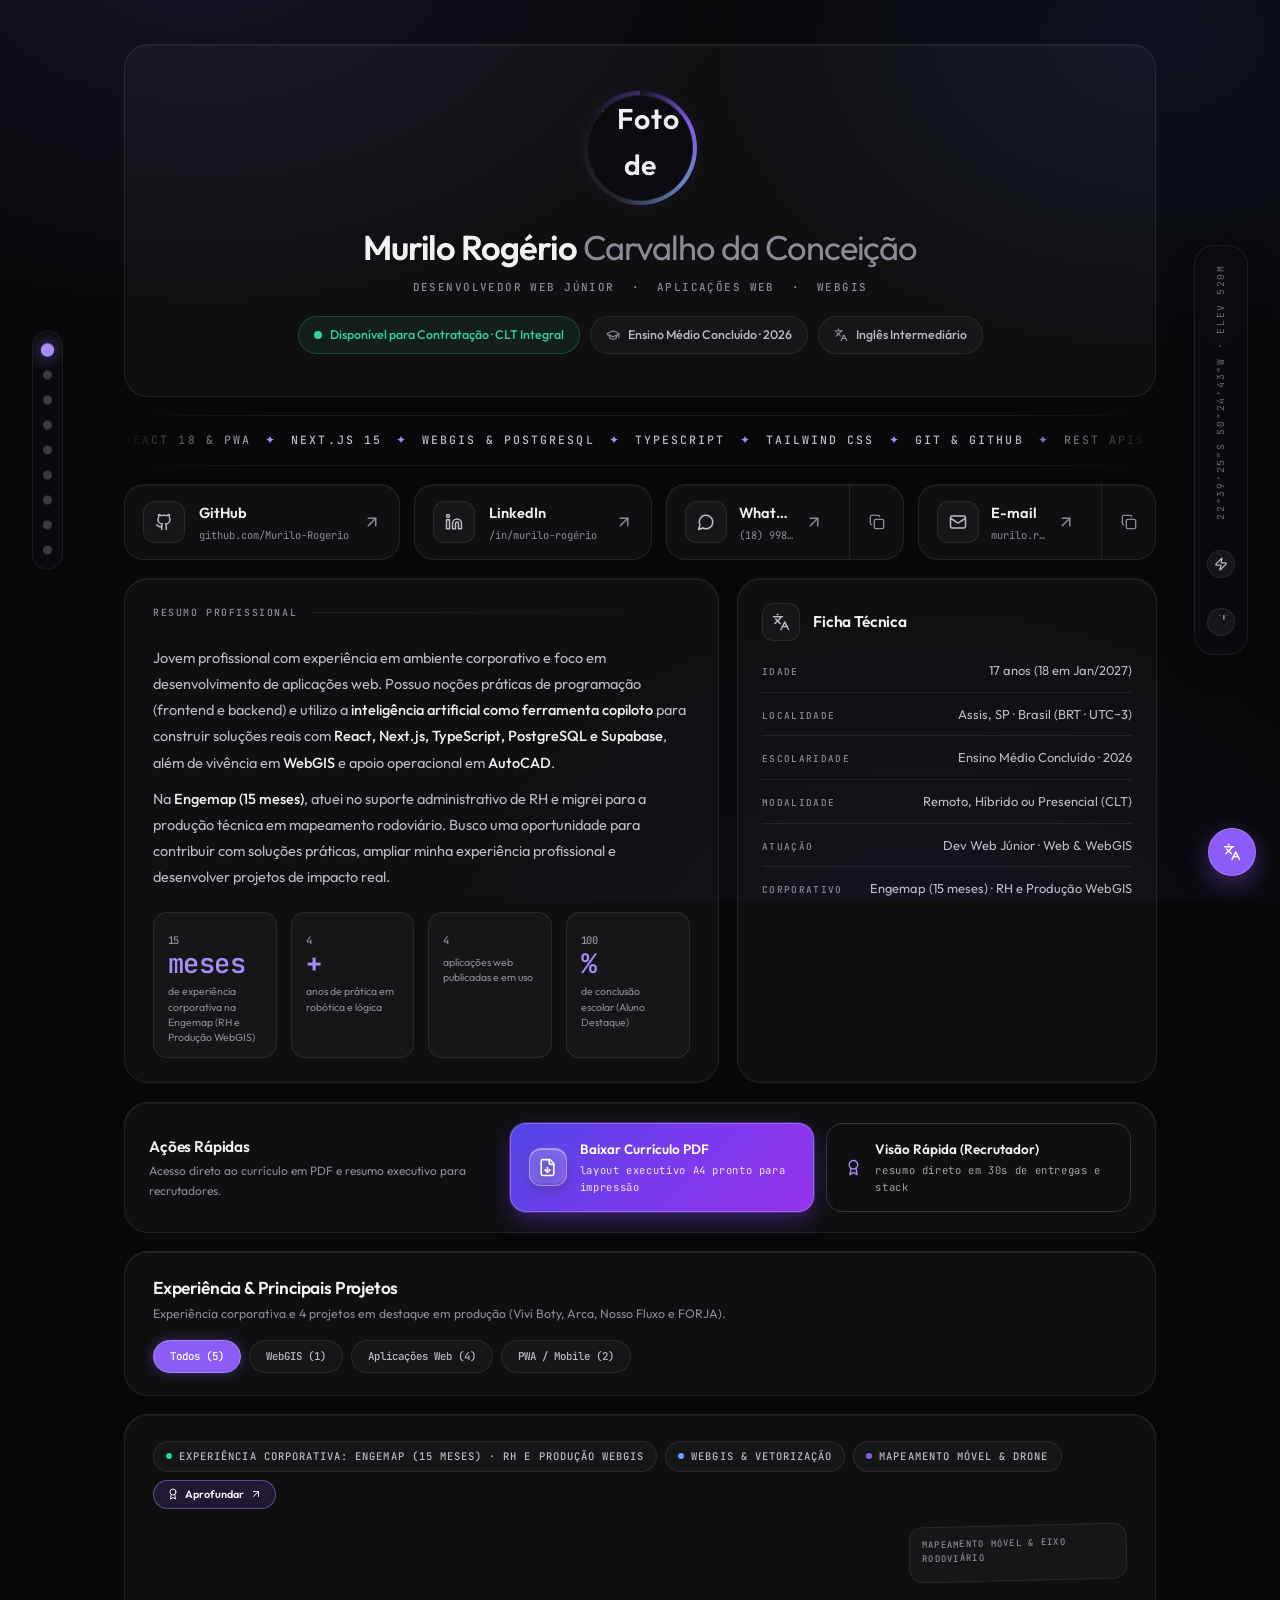
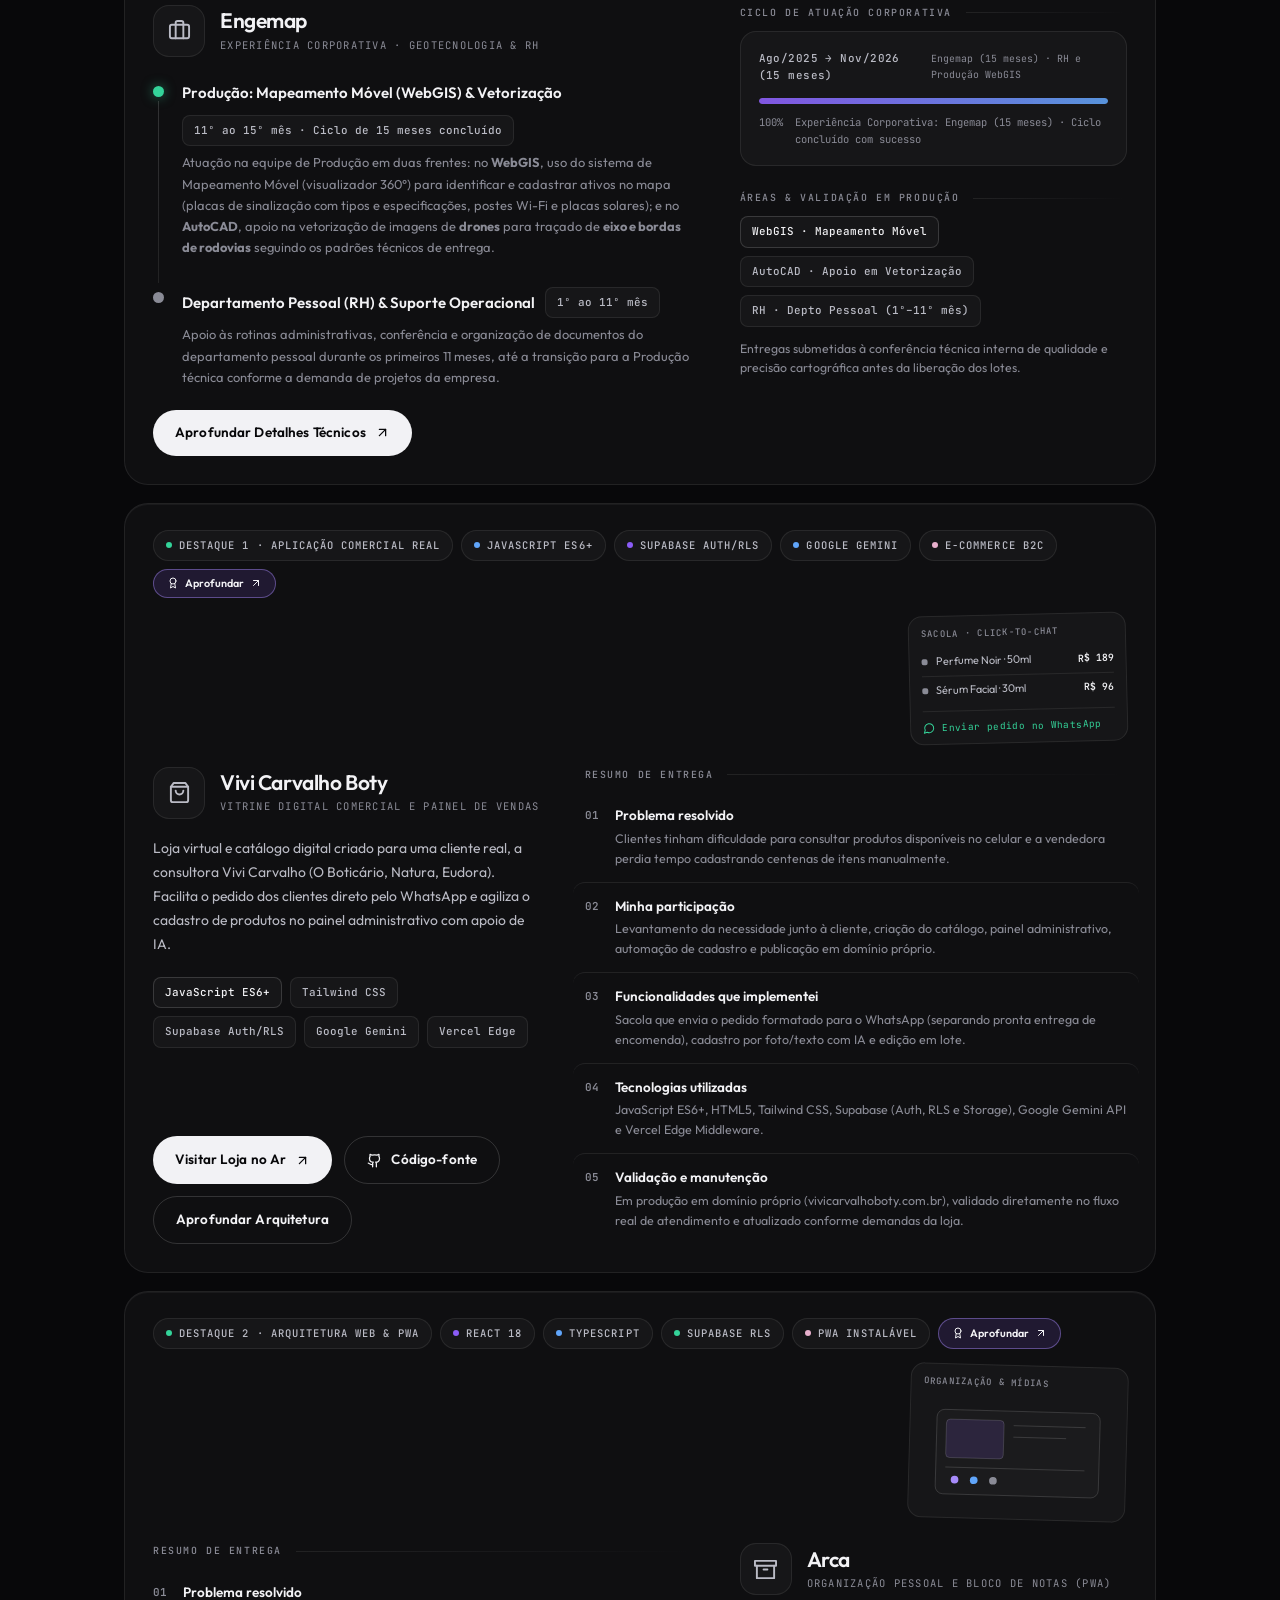
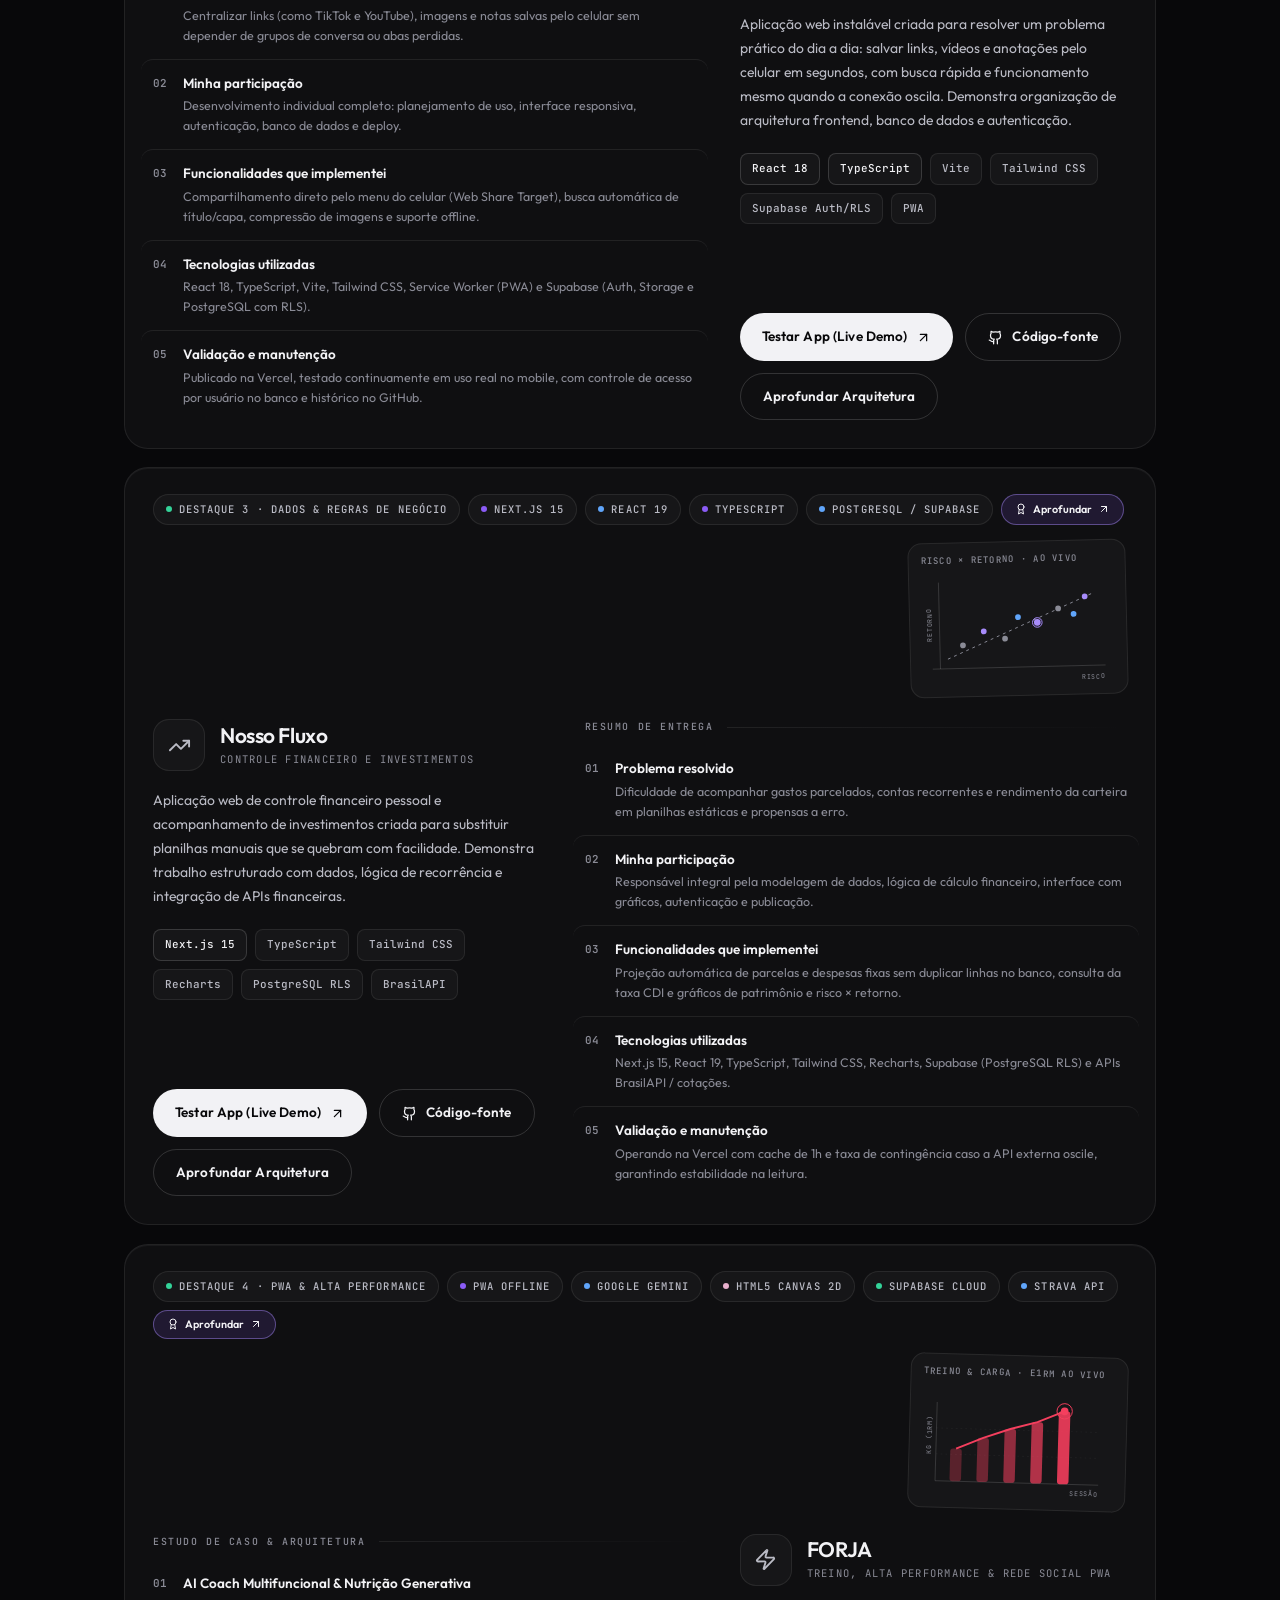
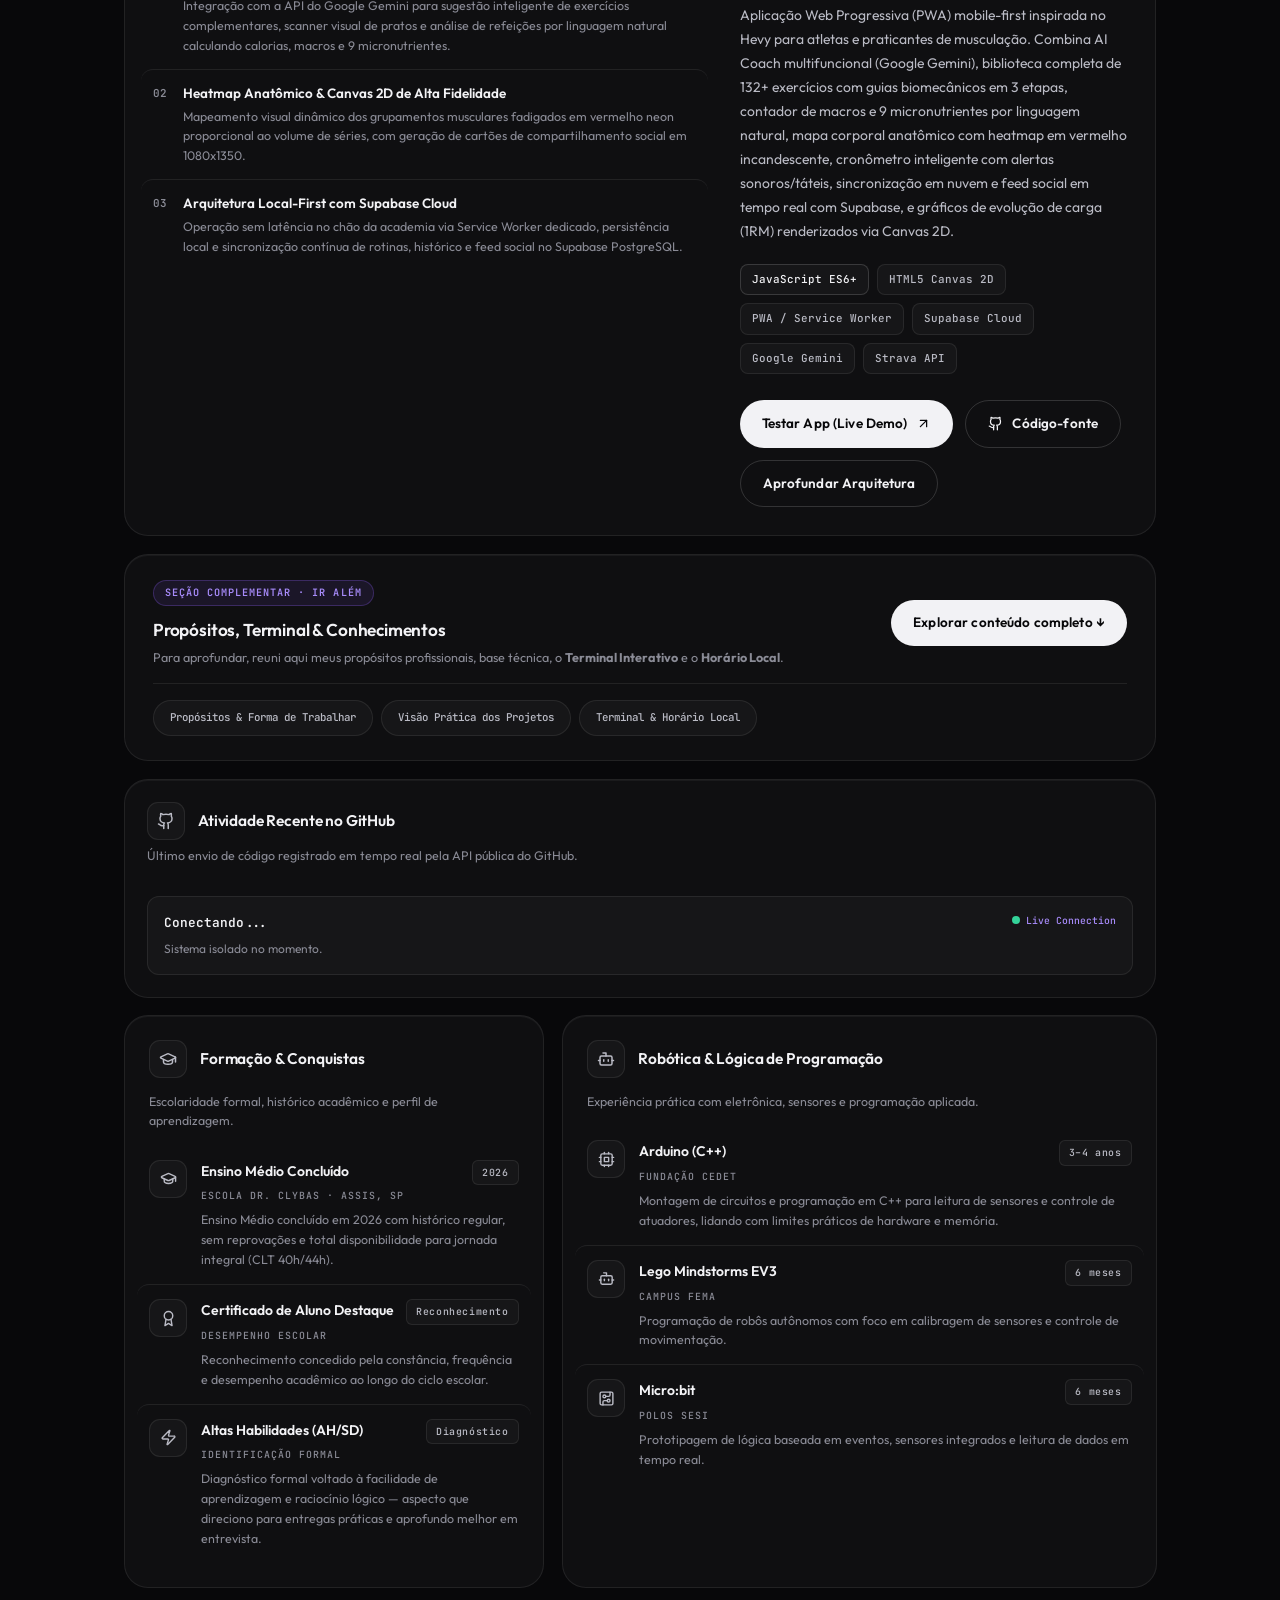
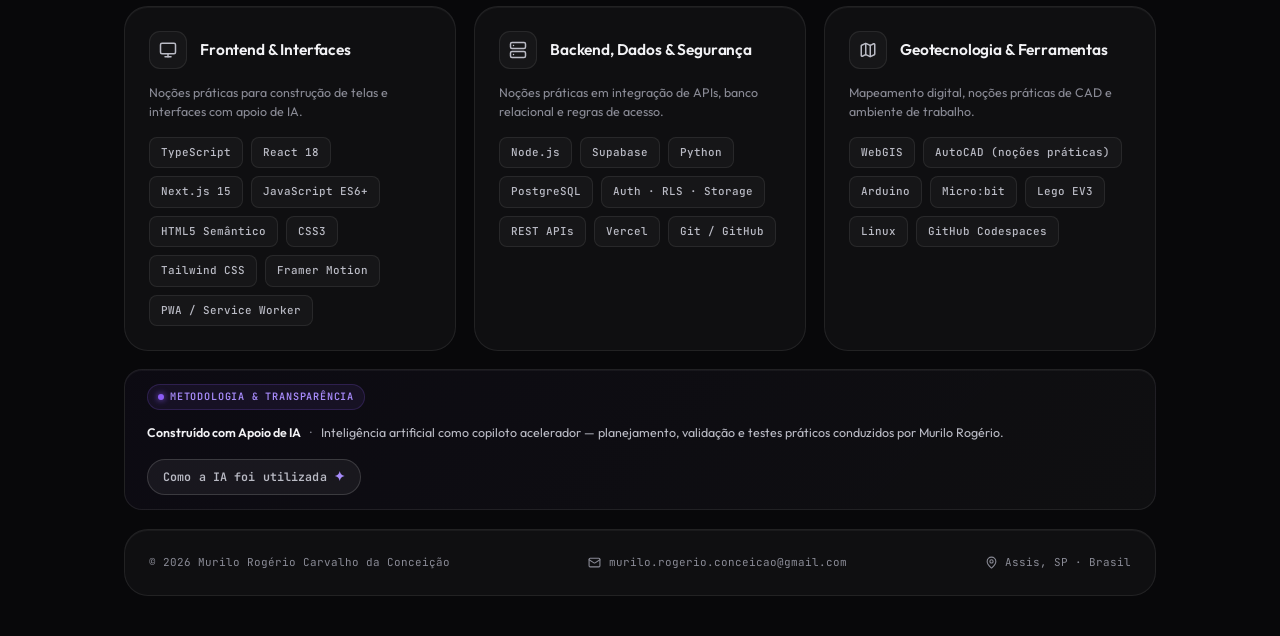
==== commit 177d8d85: "perf: otimizar renderizacao em tela cheia, unificar eventos e eliminar micro-stutters" ====
--- a/index.html
+++ b/index.html
@@ -155,6 +155,8 @@
     radial-gradient(760px 540px at 90% 4%,   rgba(54,104,214,.10), transparent 60%),
     radial-gradient(900px 720px at 72% 110%, rgba(88,58,178,.08),  transparent 56%),
     var(--bg);
+  transform:translateZ(0);
+  will-change:transform;
 }
 
 .grain{
@@ -199,9 +201,10 @@
   will-change:transform;
   z-index:50; display:none; flex-direction:column; gap:16px;
   padding:14px 10px; border-radius:99px;
-  background:var(--surface); border:1px solid var(--line);
-  backdrop-filter:blur(12px); -webkit-backdrop-filter:blur(12px);
+  background:rgba(12, 12, 16, 0.82); border:1px solid var(--line);
+  backdrop-filter:blur(8px); -webkit-backdrop-filter:blur(8px);
   box-shadow:0 12px 32px -12px rgba(0,0,0,.5);
+  contain:layout paint;
 }
 .side-rail.left{ left:32px; }
 .side-rail.right{ right:32px; border-radius:20px; padding:18px 12px; align-items:center; }
@@ -360,8 +363,8 @@
   background:var(--surface);
   border:1px solid var(--line);
   box-shadow:inset 0 1px 0 rgba(255,255,255,.045);
+  contain:layout;
   transition:
-    transform .35s var(--ease),
     background-color .3s ease,
     border-color .3s ease,
     box-shadow .3s ease;
@@ -369,12 +372,19 @@
 
 .panel.tilt{
   transform:perspective(1000px) rotateX(var(--rx,0deg)) rotateY(var(--ry,0deg));
+  will-change:transform;
+  transition:transform .4s var(--ease), background-color .3s ease, border-color .3s ease, box-shadow .3s ease;
+}
+
+.panel.tilt.is-tilting{
+  transition:background-color .3s ease, border-color .3s ease, box-shadow .3s ease !important;
 }
 
 .panel::before{
   content:""; position:absolute; inset:0; border-radius:inherit; pointer-events:none;
   background:radial-gradient(520px circle at var(--mx,-600px) var(--my,-600px), rgba(255,255,255,.055), transparent 42%);
   opacity:0; transition:opacity .45s ease;
+  contain:paint;
 }
 
 .panel::after{
@@ -386,6 +396,7 @@
           mask:linear-gradient(#fff 0 0) content-box, linear-gradient(#fff 0 0);
           mask-composite:exclude;
   opacity:0; transition:opacity .45s ease;
+  contain:paint;
 }
 
 @media (hover:hover){
@@ -393,18 +404,6 @@
     background-color:var(--surface-2);
     border-color:var(--line-2);
     box-shadow:inset 0 1px 0 rgba(255,255,255,.06), 0 20px 48px -20px rgba(0,0,0,.75);
-    transition:
-      background-color .3s ease,
-      border-color .3s ease,
-      box-shadow .3s ease;
-  }
-  .panel.tilt:hover{
-    will-change:transform;
-    transition:
-      transform .08s linear,
-      background-color .3s ease,
-      border-color .3s ease,
-      box-shadow .3s ease;
   }
   .panel:hover::before,
   .panel:hover::after{ opacity:1; }
@@ -435,6 +434,8 @@
     rgba(255,255,255,0) 300deg,
     rgba(139,92,246,.35) 360deg);
   animation:ring-spin 7s linear infinite;
+  will-change:transform;
+  transform:translateZ(0);
 }
 .avatar-core{
   position:absolute; inset:4px; border-radius:50%;
@@ -506,6 +507,12 @@
   display:flex; gap:0;
   width:max-content;
   animation:marquee 30s linear infinite;
+  will-change:transform;
+  transform:translateZ(0);
+}
+#survey-svg{
+  contain:strict;
+  will-change:transform;
 }
 .marquee:hover .marquee-track{ animation-play-state:paused; }
 .marquee-track > span{
@@ -3632,7 +3639,6 @@
   }
 
   var progressEl = document.getElementById("progress");
-  var progressPending = false;
   var maxScroll = 1;
 
   function updateMaxScroll() {
@@ -3641,7 +3647,6 @@
   updateMaxScroll();
 
   function updateProgress() {
-    progressPending = false;
     if (!progressEl) return;
     var pct = (window.scrollY / maxScroll) * 100;
     if (pct < 0) pct = 0;
@@ -3650,27 +3655,21 @@
     progressEl.setAttribute("aria-valuenow", String(Math.round(pct)));
   }
 
-  window.addEventListener("scroll", function () {
-    if (!progressPending) {
-      progressPending = true;
-      requestAnimationFrame(updateProgress);
-    }
-  }, { passive: true });
-  updateProgress();
-
   var railLinks = document.querySelectorAll('.rail-item');
   var targetSecs = document.querySelectorAll('#perfil, #summary, #engemap, #viviboty, #arca, #nossofluxo, #forja, #ir-alem, #formacao');
 
   var secOffsets = [];
   function cacheSecOffsets() {
     secOffsets = [];
+    var curScrollY = window.scrollY;
     targetSecs.forEach(function(sec) {
       var id = sec.getAttribute('id');
       if (id) {
+        var rect = sec.getBoundingClientRect();
         secOffsets.push({
           id: id,
-          top: sec.offsetTop,
-          height: sec.offsetHeight
+          top: rect.top + curScrollY,
+          height: rect.height
         });
       }
     });
@@ -3691,26 +3690,39 @@
     });
   });
 
-  var scrollspyPending = false;
+  var currentActiveSec = null;
   function updateScrollspy() {
-    scrollspyPending = false;
     var scrollPos = window.scrollY + 250;
+    var activeId = null;
     for (var i = 0; i < secOffsets.length; i++) {
       var item = secOffsets[i];
       if (scrollPos >= item.top && scrollPos < item.top + item.height) {
-        railLinks.forEach(function(link) {
-          link.classList.toggle('active', link.getAttribute('data-sec') === item.id);
-        });
+        activeId = item.id;
         break;
       }
     }
+    if (activeId && activeId !== currentActiveSec) {
+      currentActiveSec = activeId;
+      railLinks.forEach(function(link) {
+        link.classList.toggle('active', link.getAttribute('data-sec') === activeId);
+      });
+    }
   }
-  window.addEventListener('scroll', function() {
-    if (!scrollspyPending) {
-      scrollspyPending = true;
-      requestAnimationFrame(updateScrollspy);
+
+  var scrollTicking = false;
+  function onScrollTick() {
+    scrollTicking = false;
+    updateProgress();
+    updateScrollspy();
+  }
+
+  window.addEventListener("scroll", function () {
+    if (!scrollTicking) {
+      scrollTicking = true;
+      requestAnimationFrame(onScrollTick);
     }
   }, { passive: true });
+  updateProgress();
 
   var backTopBtn = document.getElementById('rail-back-top');
   if (backTopBtn) {
@@ -3849,6 +3861,7 @@
       var isTilt = allowTilt && card.classList.contains("tilt");
       var rafId = null;
       var curX = 0, curY = 0;
+      var lastRelX = -9999, lastRelY = -9999;
 
       function updateCardHover() {
         rafId = null;
@@ -3856,20 +3869,25 @@
         if (!r) return;
         var relX = curX - r.left;
         var relY = curY - r.top;
-        card.style.setProperty("--mx", relX.toFixed(0) + "px");
-        card.style.setProperty("--my", relY.toFixed(0) + "px");
-
-        if (isTilt && r.width > 0 && r.height > 0) {
-          var px = (relX / r.width)  - 0.5;
-          var py = (relY / r.height) - 0.5;
-          card.style.setProperty("--ry", (px * 4).toFixed(1) + "deg");
-          card.style.setProperty("--rx", (py * -4).toFixed(1) + "deg");
+        if (Math.abs(relX - lastRelX) > 2 || Math.abs(relY - lastRelY) > 2) {
+          lastRelX = relX;
+          lastRelY = relY;
+          card.style.setProperty("--mx", relX.toFixed(0) + "px");
+          card.style.setProperty("--my", relY.toFixed(0) + "px");
+
+          if (isTilt && r.width > 0 && r.height > 0) {
+            var px = (relX / r.width)  - 0.5;
+            var py = (relY / r.height) - 0.5;
+            card.style.setProperty("--ry", (px * 4).toFixed(1) + "deg");
+            card.style.setProperty("--rx", (py * -4).toFixed(1) + "deg");
+          }
         }
       }
 
       card.addEventListener("pointerenter", function () {
         if (document.documentElement.classList.contains('no-effects')) return;
         card._rect = card.getBoundingClientRect();
+        if (isTilt) card.classList.add("is-tilting");
       }, { passive: true });
 
       card.addEventListener("pointermove", function (e) {
@@ -3888,6 +3906,9 @@
           rafId = null;
         }
         card._rect = null;
+        lastRelX = -9999;
+        lastRelY = -9999;
+        if (isTilt) card.classList.remove("is-tilting");
         card.style.setProperty("--mx", "-600px");
         card.style.setProperty("--my", "-600px");
         if (isTilt) {
@@ -3914,12 +3935,23 @@
   }
 
   var spot = document.querySelector(".spotlight");
-  if (spot && finePointer && !reduceMotion) {
+  var ring = document.getElementById("cursor-ring");
+
+  if (finePointer && !reduceMotion && (spot || ring)) {
+    var spotActive = false, spotRunning = false;
     var tx = window.innerWidth / 2, ty = window.innerHeight * 0.3;
-    var cx = tx, cy = ty, active = false;
-    var spotRunning = false;
+    var cx = tx, cy = ty;
+
+    var cursorShown = false, ringRunning = false, isLink = false;
+    var mx = -100, my = -100;
+    var rx = -100, ry = -100;
+
+    if (ring) {
+      document.documentElement.classList.add("cursor-on");
+    }
 
     function tickSpot() {
+      if (!spot) return;
       var dx = tx - cx;
       var dy = ty - cy;
       if (Math.abs(dx) > 0.15 || Math.abs(dy) > 0.15) {
@@ -3935,38 +3967,8 @@
       }
     }
 
-    function wakeSpot() {
-      if (!spotRunning) {
-        spotRunning = true;
-        requestAnimationFrame(tickSpot);
-      }
-    }
-
-    window.addEventListener("pointermove", function (e) {
-      if (document.documentElement.classList.contains('no-effects')) return;
-      tx = e.clientX; ty = e.clientY;
-      if (!active) {
-        active = true;
-        cx = tx; cy = ty;
-        spot.style.transform = "translate3d(" + (cx - 300).toFixed(1) + "px," + (cy - 300).toFixed(1) + "px,0)";
-        spot.classList.add("on");
-      }
-      wakeSpot();
-    }, { passive: true });
-  }
-
-  var ring = document.getElementById("cursor-ring");
-
-  if (ring && finePointer && !reduceMotion) {
-    document.documentElement.classList.add("cursor-on");
-
-    var mx = -100, my = -100;
-    var rx = -100, ry = -100;
-    var cursorShown = false;
-    var ringRunning = false;
-    var isLink = false;
-
     function tickRing() {
+      if (!ring) return;
       var dx = mx - rx;
       var dy = my - ry;
       if (Math.abs(dx) > 0.2 || Math.abs(dy) > 0.2) {
@@ -3982,43 +3984,64 @@
       }
     }
 
-    function wakeRing() {
-      if (!ringRunning) {
-        ringRunning = true;
-        requestAnimationFrame(tickRing);
-      }
-    }
-
     document.addEventListener("pointermove", function (e) {
       if (document.documentElement.classList.contains('no-effects')) return;
-      mx = e.clientX;
-      my = e.clientY;
-      if (!cursorShown) {
-        cursorShown = true;
-        rx = mx; ry = my;
-        document.documentElement.classList.add("cursor-live");
-        ring.style.transform = "translate3d(" + rx.toFixed(1) + "px," + ry.toFixed(1) + "px,0) translate(-50%,-50%)";
+      var x = e.clientX, y = e.clientY;
+
+      if (spot) {
+        tx = x; ty = y;
+        if (!spotActive) {
+          spotActive = true;
+          cx = tx; cy = ty;
+          spot.style.transform = "translate3d(" + (cx - 300).toFixed(1) + "px," + (cy - 300).toFixed(1) + "px,0)";
+          spot.classList.add("on");
+        }
+        if (!spotRunning) {
+          spotRunning = true;
+          requestAnimationFrame(tickSpot);
+        }
       }
-      wakeRing();
-    }, { passive: true });
-
-    document.addEventListener("mouseleave", function () {
-      cursorShown = false;
-      document.documentElement.classList.remove("cursor-live");
-    });
-    document.addEventListener("mouseenter", function () {
-      cursorShown = true;
-      document.documentElement.classList.add("cursor-live");
-    });
-
-    document.addEventListener("mouseover", function (e) {
-      if (!e.target || !e.target.closest) return;
-      var hit = !!e.target.closest("a, button, .chip, [data-copy], .rail-item, input, textarea, select, .pf-tab");
-      if (hit !== isLink) {
-        isLink = hit;
-        ring.classList.toggle("link", isLink);
+
+      if (ring) {
+        mx = x; my = y;
+        if (!cursorShown) {
+          cursorShown = true;
+          rx = mx; ry = my;
+          document.documentElement.classList.add("cursor-live");
+          ring.style.transform = "translate3d(" + rx.toFixed(1) + "px," + ry.toFixed(1) + "px,0) translate(-50%,-50%)";
+        }
+        if (!ringRunning) {
+          ringRunning = true;
+          requestAnimationFrame(tickRing);
+        }
       }
     }, { passive: true });
+
+    if (ring) {
+      document.addEventListener("mouseleave", function () {
+        cursorShown = false;
+        document.documentElement.classList.remove("cursor-live");
+      }, { passive: true });
+      document.addEventListener("mouseenter", function () {
+        cursorShown = true;
+        document.documentElement.classList.add("cursor-live");
+      }, { passive: true });
+
+      var lastTarget = null;
+      document.addEventListener("mouseover", function (e) {
+        var t = e.target;
+        if (!t || t === lastTarget || !t.closest) return;
+        lastTarget = t;
+        var tag = t.tagName;
+        var hit = tag === "A" || tag === "BUTTON" || tag === "INPUT" || tag === "TEXTAREA" || tag === "SELECT" ||
+          t.hasAttribute("data-copy") || t.classList.contains("chip") || t.classList.contains("rail-item") || t.classList.contains("pf-tab") ||
+          !!t.closest("a, button, .chip, [data-copy], .rail-item, input, textarea, select, .pf-tab");
+        if (hit !== isLink) {
+          isLink = hit;
+          ring.classList.toggle("link", isLink);
+        }
+      }, { passive: true });
+    }
   }
 
   function animateCount(el) {
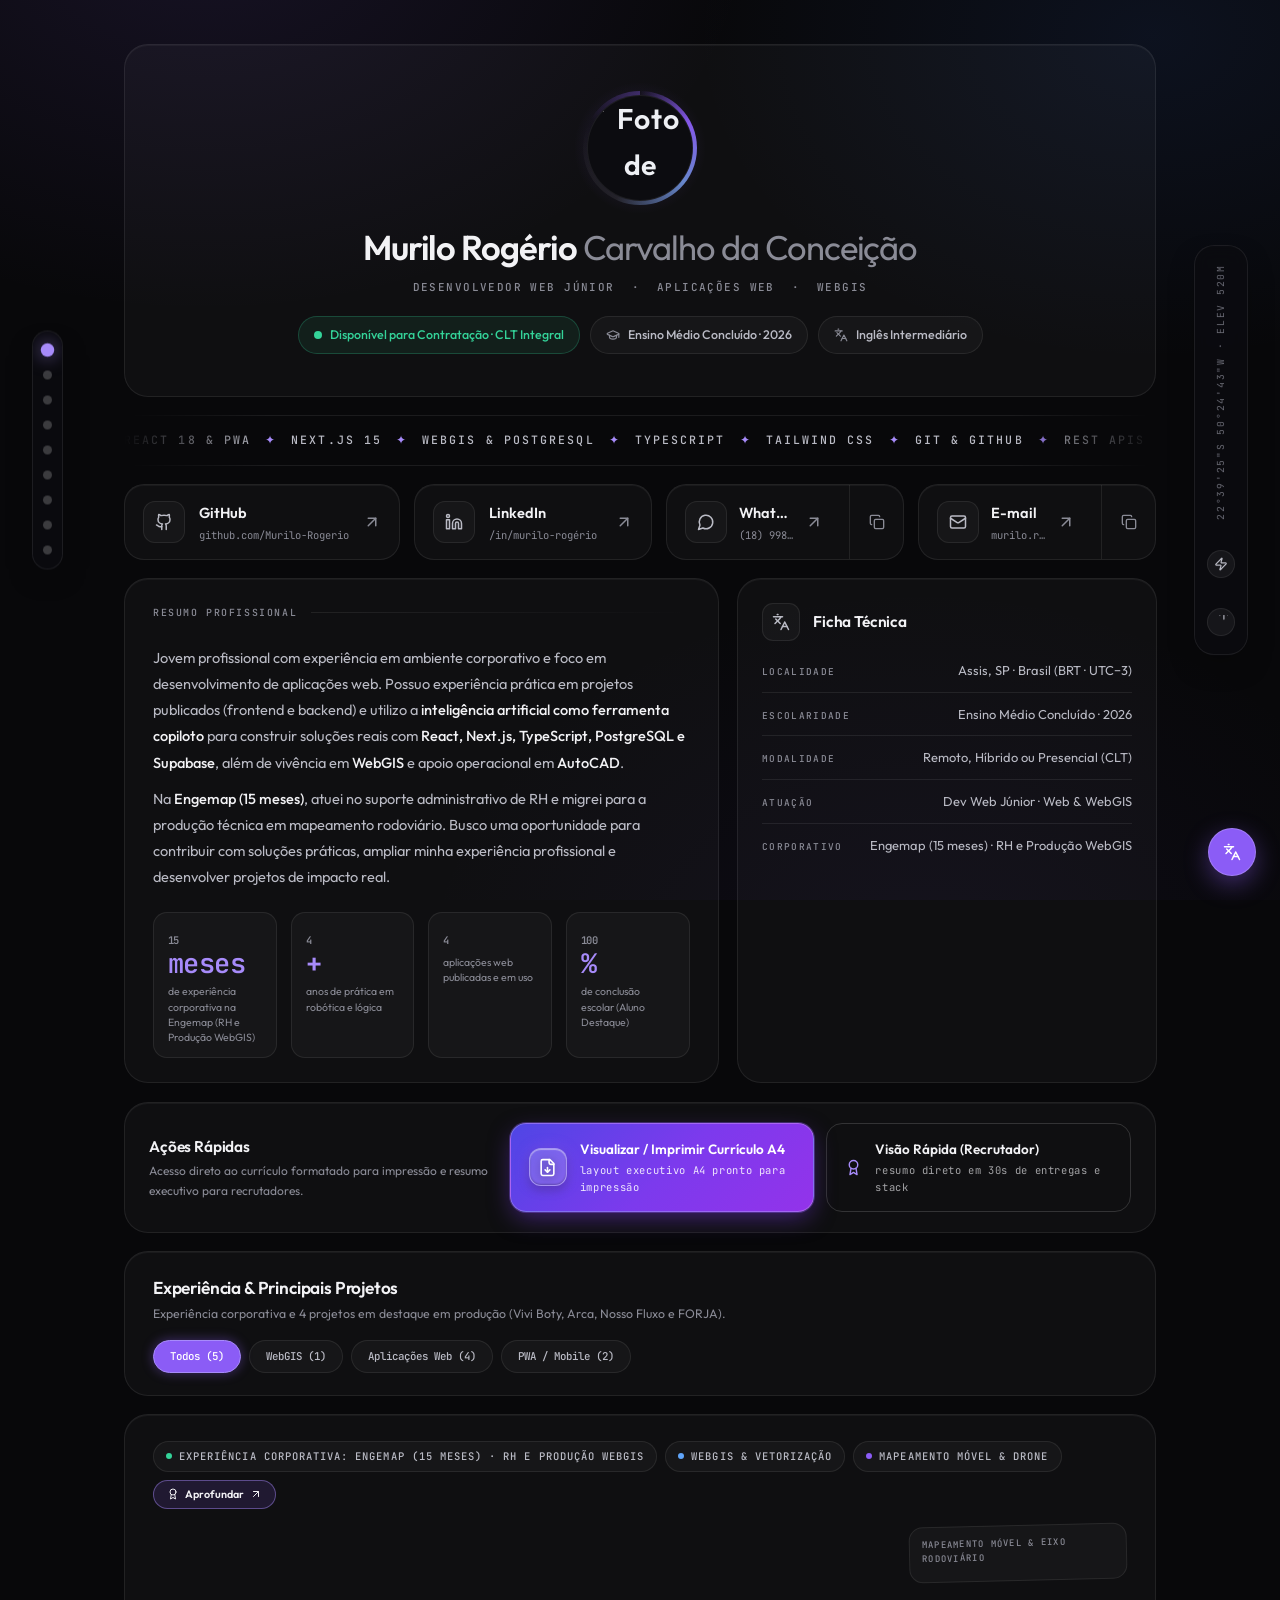
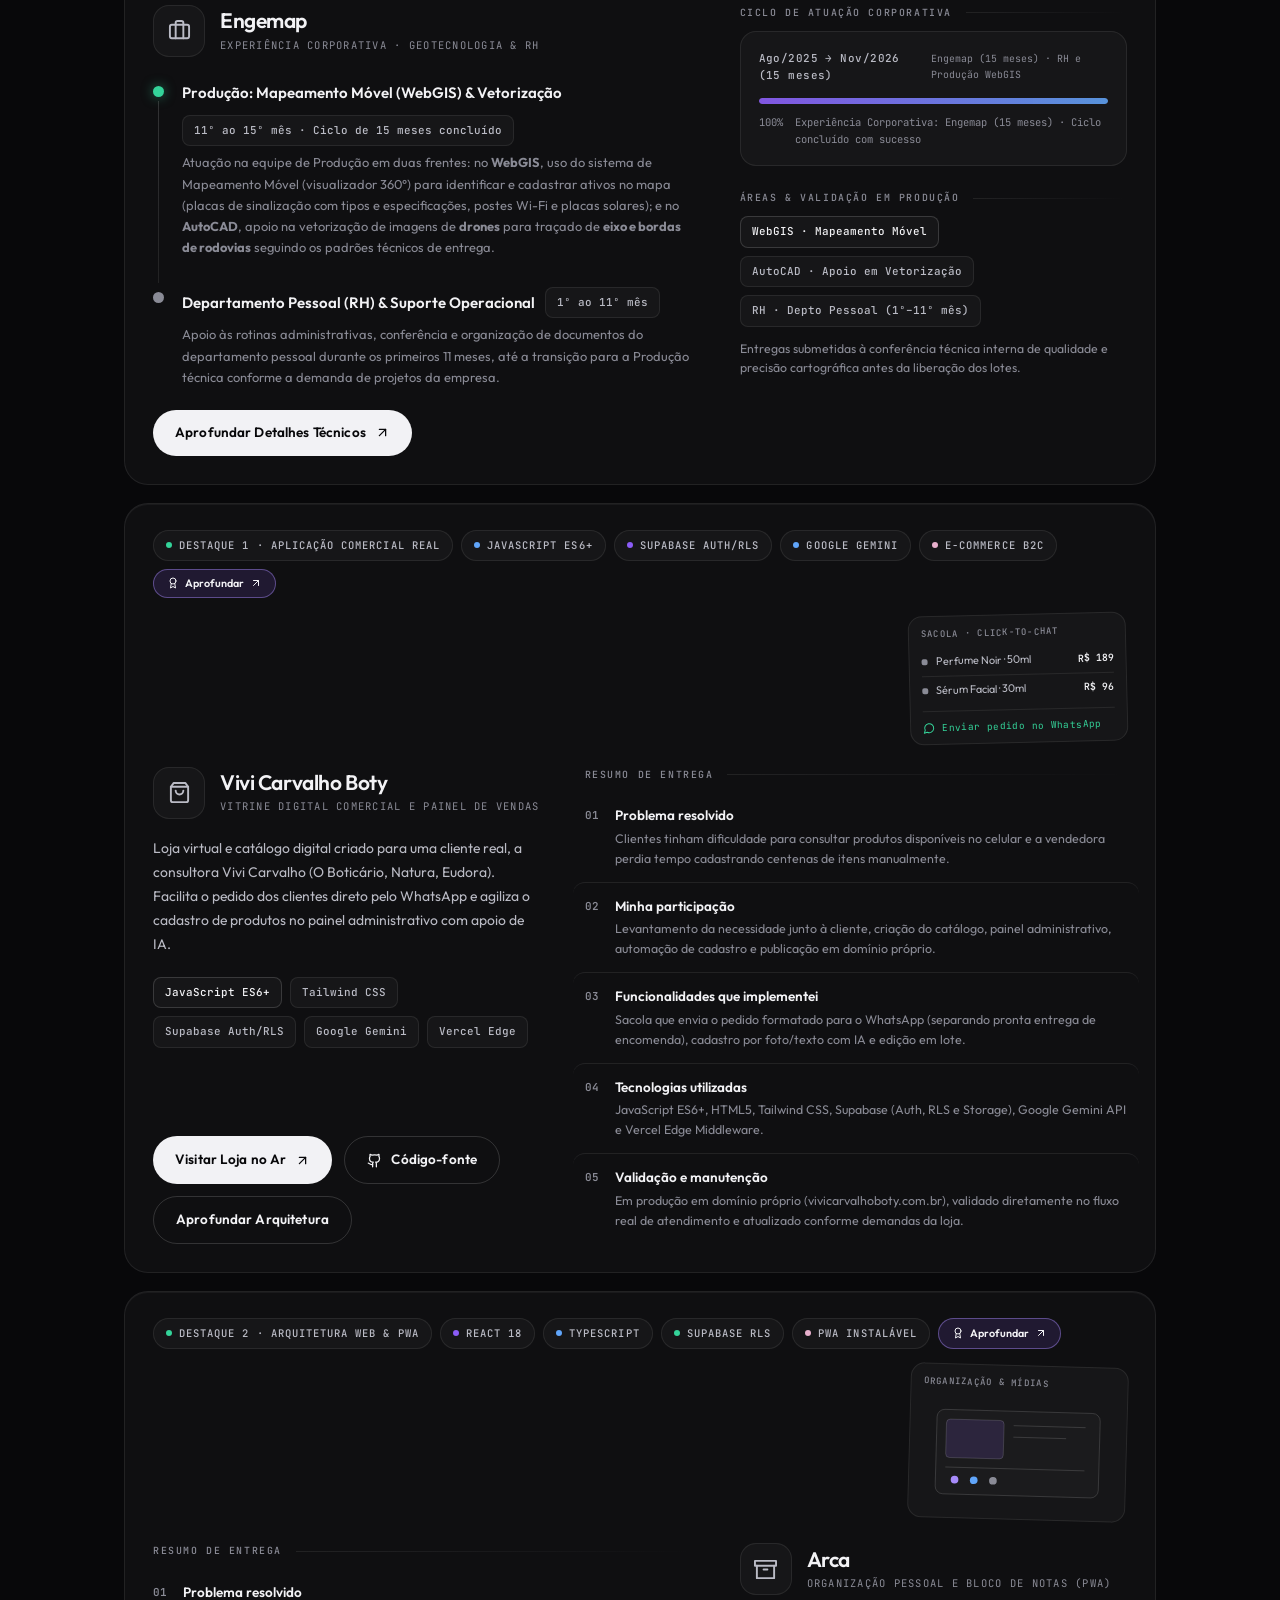
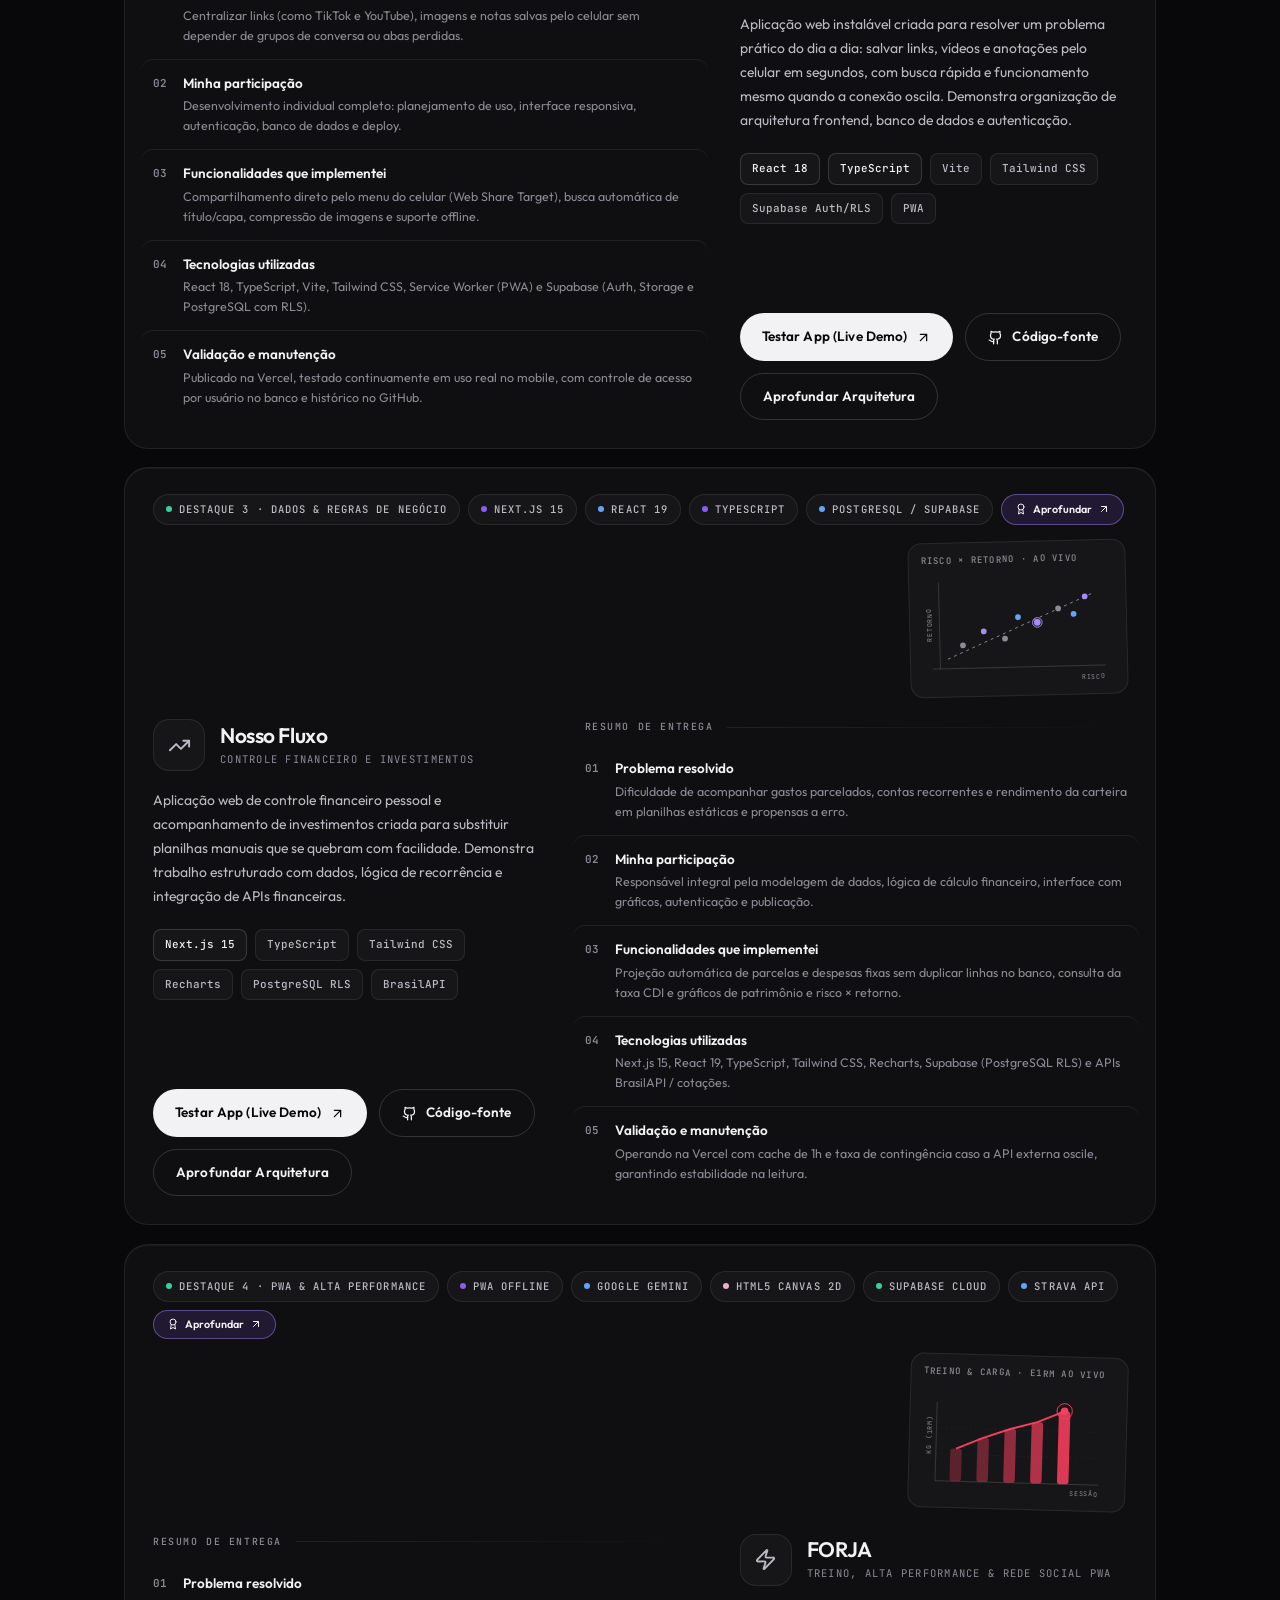
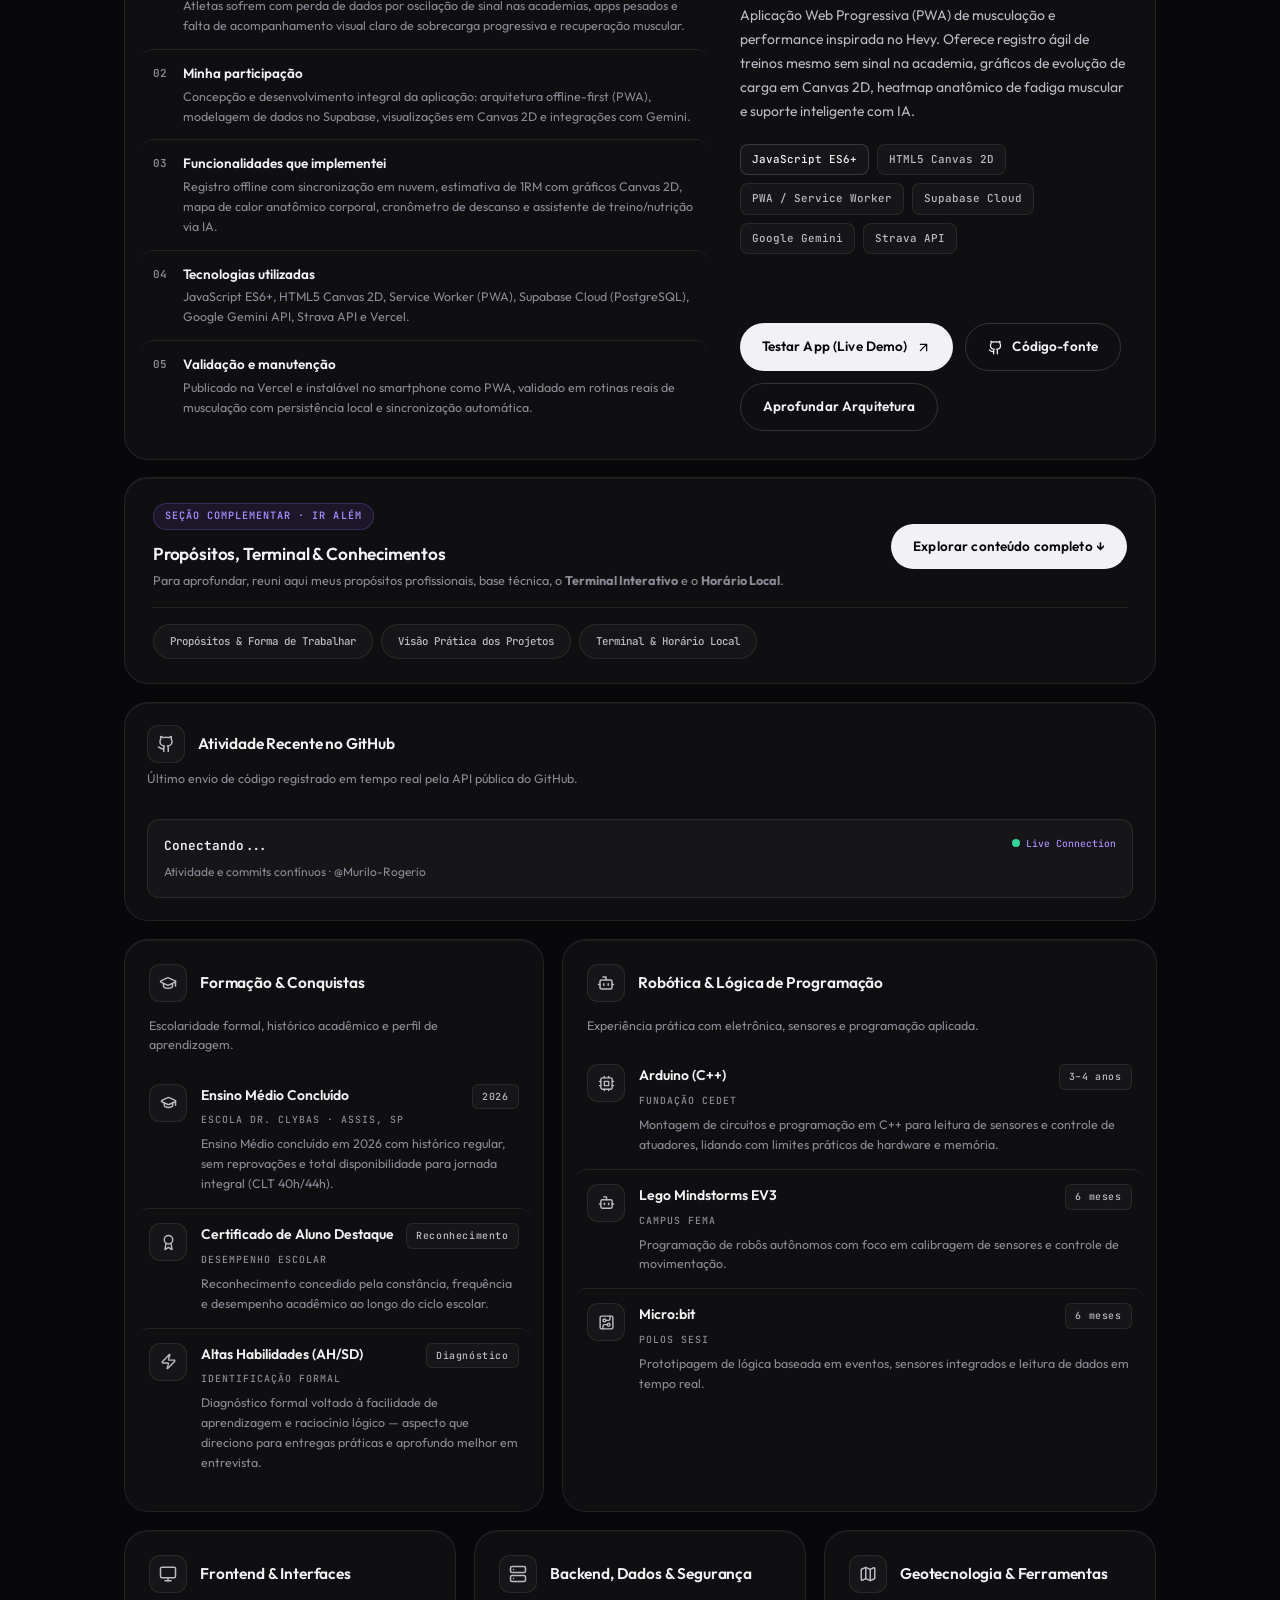
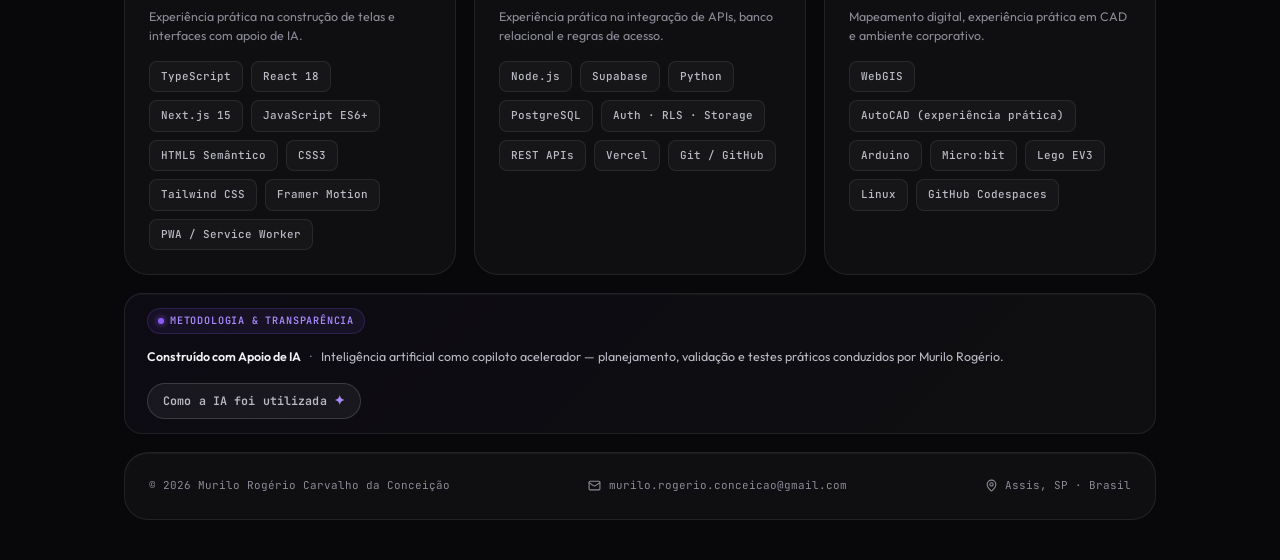
==== commit 1aa90239: "refactor: aprimora comunicacao para recrutamento e elimina ruidos de triagem - Substitui recorrencia" ====
--- a/index.html
+++ b/index.html
@@ -2429,7 +2429,7 @@
       <section class="panel summary tilt" id="summary">
         <div class="spec-head">Resumo Profissional</div>
         <p>
-          Jovem profissional com experiência em ambiente corporativo e foco em desenvolvimento de aplicações web. Possuo noções práticas de programação (frontend e backend) e utilizo a <strong>inteligência artificial como ferramenta copiloto</strong> para construir soluções reais com <strong>React, Next.js, TypeScript, PostgreSQL e Supabase</strong>, além de vivência em <strong>WebGIS</strong> e apoio operacional em <strong>AutoCAD</strong>.
+          Jovem profissional com experiência em ambiente corporativo e foco em desenvolvimento de aplicações web. Possuo experiência prática em projetos publicados (frontend e backend) e utilizo a <strong>inteligência artificial como ferramenta copiloto</strong> para construir soluções reais com <strong>React, Next.js, TypeScript, PostgreSQL e Supabase</strong>, além de vivência em <strong>WebGIS</strong> e apoio operacional em <strong>AutoCAD</strong>.
         </p>
         <p style="margin-top:10px;">
           Na <strong>Engemap (15 meses)</strong>, atuei no suporte administrativo de RH e migrei para a produção técnica em mapeamento rodoviário. Busco uma oportunidade para contribuir com soluções práticas, ampliar minha experiência profissional e desenvolver projetos de impacto real.
@@ -2462,7 +2462,6 @@
           <h2>Ficha Técnica</h2>
         </header>
         <dl>
-          <div class="frow"><dt>Idade</dt><dd><span class="dynamic-age">17</span> anos (18 em Jan/2027)</dd></div>
           <div class="frow"><dt>Localidade</dt><dd>Assis, SP · Brasil (BRT · UTC−3)</dd></div>
           <div class="frow"><dt>Escolaridade</dt><dd>Ensino Médio Concluído · 2026</dd></div>
           <div class="frow"><dt>Modalidade</dt><dd>Remoto, Híbrido ou Presencial (CLT)</dd></div>
@@ -2476,14 +2475,14 @@
       <section class="panel actions actions-row" aria-label="Ações rápidas" style="transform:none!important;">
         <div class="actions-head">
           <h2>Ações Rápidas</h2>
-          <p class="a-sub">Acesso direto ao currículo em PDF e resumo executivo para recrutadores.</p>
+          <p class="a-sub">Acesso direto ao currículo formatado para impressão e resumo executivo para recrutadores.</p>
         </div>
         <div class="actions-btns">
-          <button class="act act-cta-primary" type="button" id="cv-btn" aria-label="Baixar Currículo em PDF executivo A4">
+          <button class="act act-cta-primary" type="button" id="cv-btn" aria-label="Visualizar e Imprimir Currículo Executivo A4">
             <span class="act-icon-box" aria-hidden="true">
               <svg class="ic"><use href="#i-file-down"/></svg>
             </span>
-            <span>Baixar Currículo PDF
+            <span>Visualizar / Imprimir Currículo A4
               <small>layout executivo A4 pronto para impressão</small>
             </span>
           </button>
@@ -3014,7 +3013,7 @@
               </div>
             </div>
             <p class="p-desc">
-              Aplicação Web Progressiva (PWA) mobile-first inspirada no Hevy para atletas e praticantes de musculação. Combina AI Coach multifuncional (Google Gemini), biblioteca completa de 132+ exercícios com guias biomecânicos em 3 etapas, contador de macros e 9 micronutrientes por linguagem natural, mapa corporal anatômico com heatmap em vermelho incandescente, cronômetro inteligente com alertas sonoros/táteis, sincronização em nuvem e feed social em tempo real com Supabase, e gráficos de evolução de carga (1RM) renderizados via Canvas 2D.
+              Aplicação Web Progressiva (PWA) de musculação e performance inspirada no Hevy. Oferece registro ágil de treinos mesmo sem sinal na academia, gráficos de evolução de carga em Canvas 2D, heatmap anatômico de fadiga muscular e suporte inteligente com IA.
             </p>
             <div class="p-stack" aria-label="Tecnologias do projeto FORJA">
               <span class="chip core">JavaScript ES6+</span>
@@ -3040,27 +3039,41 @@
           </div>
 
           <div class="p-specs">
-            <div class="spec-head">Estudo de Caso &amp; Arquitetura</div>
+            <div class="spec-head">Resumo de Entrega</div>
             <ol class="spec-list">
               <li>
                 <span class="spec-num">01</span>
                 <div>
-                  <strong>AI Coach Multifuncional &amp; Nutrição Generativa</strong>
-                  <p>Integração com a API do Google Gemini para sugestão inteligente de exercícios complementares, scanner visual de pratos e análise de refeições por linguagem natural calculando calorias, macros e 9 micronutrientes.</p>
+                  <strong>Problema resolvido</strong>
+                  <p>Atletas sofrem com perda de dados por oscilação de sinal nas academias, apps pesados e falta de acompanhamento visual claro de sobrecarga progressiva e recuperação muscular.</p>
                 </div>
               </li>
               <li>
                 <span class="spec-num">02</span>
                 <div>
-                  <strong>Heatmap Anatômico &amp; Canvas 2D de Alta Fidelidade</strong>
-                  <p>Mapeamento visual dinâmico dos grupamentos musculares fadigados em vermelho neon proporcional ao volume de séries, com geração de cartões de compartilhamento social em 1080x1350.</p>
+                  <strong>Minha participação</strong>
+                  <p>Concepção e desenvolvimento integral da aplicação: arquitetura offline-first (PWA), modelagem de dados no Supabase, visualizações em Canvas 2D e integrações com Gemini.</p>
                 </div>
               </li>
               <li>
                 <span class="spec-num">03</span>
                 <div>
-                  <strong>Arquitetura Local-First com Supabase Cloud</strong>
-                  <p>Operação sem latência no chão da academia via Service Worker dedicado, persistência local e sincronização contínua de rotinas, histórico e feed social no Supabase PostgreSQL.</p>
+                  <strong>Funcionalidades que implementei</strong>
+                  <p>Registro offline com sincronização em nuvem, estimativa de 1RM com gráficos Canvas 2D, mapa de calor anatômico corporal, cronômetro de descanso e assistente de treino/nutrição via IA.</p>
+                </div>
+              </li>
+              <li>
+                <span class="spec-num">04</span>
+                <div>
+                  <strong>Tecnologias utilizadas</strong>
+                  <p>JavaScript ES6+, HTML5 Canvas 2D, Service Worker (PWA), Supabase Cloud (PostgreSQL), Google Gemini API, Strava API e Vercel.</p>
+                </div>
+              </li>
+              <li>
+                <span class="spec-num">05</span>
+                <div>
+                  <strong>Validação e manutenção</strong>
+                  <p>Publicado na Vercel e instalável no smartphone como PWA, validado em rotinas reais de musculação com persistência local e sincronização automática.</p>
                 </div>
               </li>
             </ol>
@@ -3129,19 +3142,19 @@
               <article class="deep-card">
                 <div class="deep-card-head">
                   <span class="sk-icon"><svg class="ic"><use href="#i-monitor"/></svg></span>
-                  <h3>Noções de Frontend &amp; Interfaces com IA</h3>
+                  <h3>Frontend &amp; Construção de Interfaces com IA</h3>
                 </div>
                 <p>
-                  Tenho noções práticas de frontend em React e Next.js com TypeScript. Sei estruturar páginas responsivas, componentes e fluxo de dados, usando ferramentas de IA como assistente para acelerar a escrita do código enquanto valido o comportamento visual e a experiência de uso.
+                  Tenho experiência prática no desenvolvimento frontend com React e Next.js em TypeScript. Sei estruturar páginas responsivas, componentes e fluxo de dados, usando ferramentas de IA como assistente para acelerar a escrita do código enquanto valido o comportamento visual e a experiência de uso.
                 </p>
               </article>
               <article class="deep-card">
                 <div class="deep-card-head">
                   <span class="sk-icon"><svg class="ic"><use href="#i-server"/></svg></span>
-                  <h3>Noções de Backend, Banco &amp; Acesso</h3>
+                  <h3>Backend, Banco de Dados &amp; Regras de Acesso</h3>
                 </div>
                 <p>
-                  Aplico noções de backend integrando APIs, banco relacional PostgreSQL e Supabase. Sei configurar autenticação, permissões por usuário (RLS) e upload de arquivos, orientando a IA na montagem das regras necessárias e testando os fluxos na prática.
+                  Aplico experiência prática em backend integrando APIs, banco relacional PostgreSQL e Supabase. Sei configurar autenticação, permissões por usuário (RLS) e upload de arquivos, orientando a IA na montagem das regras necessárias e testando os fluxos na prática.
                 </p>
               </article>
               <article class="deep-card">
@@ -3159,7 +3172,7 @@
                   <h3>Manuseio de IA como Ferramenta</h3>
                 </div>
                 <p>
-                  Não me coloco como especialista em linguagens de programação: tenho noções claras de desenvolvimento e sei manusear IA como copiloto para transformar ideias em aplicações funcionais, cuidando dos testes, ajustes e publicação final.
+                  Não me coloco como especialista sênior em linguagens de programação: tenho sólida base prática de desenvolvimento e sei manusear IA como copiloto para transformar ideias em aplicações funcionais, cuidando dos testes, ajustes e publicação final.
                 </p>
                 <div class="deep-card-foot">
                   <button type="button" class="btn btn-ghost" id="deep-open-ai-btn" style="padding:8px 16px; font-size:.82rem;">
@@ -3306,7 +3319,7 @@
           <span class="sk-icon"><svg class="ic"><use href="#i-monitor"/></svg></span>
           <h2>Frontend &amp; Interfaces</h2>
         </header>
-        <p class="sk-sub">Noções práticas para construção de telas e interfaces com apoio de IA.</p>
+        <p class="sk-sub">Experiência prática na construção de telas e interfaces com apoio de IA.</p>
         <ul class="chips">
           <li class="chip">TypeScript</li>
           <li class="chip">React 18</li>
@@ -3327,7 +3340,7 @@
           <span class="sk-icon"><svg class="ic"><use href="#i-server"/></svg></span>
           <h2>Backend, Dados &amp; Segurança</h2>
         </header>
-        <p class="sk-sub">Noções práticas em integração de APIs, banco relacional e regras de acesso.</p>
+        <p class="sk-sub">Experiência prática na integração de APIs, banco relacional e regras de acesso.</p>
         <ul class="chips">
           <li class="chip">Node.js</li>
           <li class="chip">Supabase</li>
@@ -3347,10 +3360,10 @@
           <span class="sk-icon"><svg class="ic"><use href="#i-map"/></svg></span>
           <h2>Geotecnologia &amp; Ferramentas</h2>
         </header>
-        <p class="sk-sub">Mapeamento digital, noções práticas de CAD e ambiente de trabalho.</p>
+        <p class="sk-sub">Mapeamento digital, experiência prática em CAD e ambiente corporativo.</p>
         <ul class="chips">
           <li class="chip">WebGIS</li>
-          <li class="chip">AutoCAD (noções práticas)</li>
+          <li class="chip">AutoCAD (experiência prática)</li>
           <li class="chip">Arduino</li>
           <li class="chip">Micro:bit</li>
           <li class="chip">Lego EV3</li>
@@ -3436,7 +3449,7 @@
         <strong>4 Projetos em Destaque em Produção:</strong> <em>Vivi Carvalho Boty</em> (catálogo comercial com IA Gemini), <em>Arca</em> (arquitetura PWA e Supabase RLS), <em>Nosso Fluxo</em> (controle financeiro e APIs) e <em>FORJA</em> (PWA fitness com Canvas 2D e IA Gemini).
       </div>
       <div class="modal-bullet">
-        <strong>Base Técnica Aplicada:</strong> Noções práticas em React, Next.js, TypeScript, JavaScript, PostgreSQL, Supabase e WebGIS — utilizando ferramentas de IA como copiloto para acelerar entregas reais e funcionais.
+        <strong>Base Técnica Aplicada:</strong> Experiência prática em projetos publicados com React, Next.js, TypeScript, JavaScript, PostgreSQL, Supabase e WebGIS — utilizando ferramentas de IA como copiloto para acelerar entregas reais e funcionais.
       </div>
       <div class="modal-bullet">
         <strong>4+ Anos em Robótica:</strong> Lógica de programação e eletrônica com Arduino (C++), Lego EV3 e Micro:bit.
@@ -3464,7 +3477,7 @@
       <div class="modal-actions-left">
         <button type="button" class="btn btn-solid" id="modal-cv-btn">
           <svg class="ic" aria-hidden="true"><use href="#i-file-down"/></svg>
-          Baixar Currículo PDF (A4)
+          Visualizar / Imprimir Currículo (A4)
         </button>
         <a class="btn-whatsapp-modal" href="https://wa.me/5518998121327" target="_blank" rel="noopener noreferrer">
           <svg class="ic" aria-hidden="true"><use href="#i-whatsapp"/></svg>
@@ -3545,7 +3558,7 @@
         <strong>Honestidade Profissional:</strong> Hoje, quase todo desenvolvedor utiliza ferramentas modernas de assistência por código. Prefiro ser 100% transparente sobre como uso tecnologia para produzir mais, sem inventar que fiz tudo sozinho do zero ou que passei horas digitando boilerplate.
       </div>
       <div class="modal-bullet">
-        <strong>Ferramenta requer quem saiba guiar:</strong> A IA é excelente para acelerar, mas não resolve nada sozinha sem quem entenda o que está sendo construído. Saber formular os problemas, identificar respostas inadequadas e ter noção prática para testar, validar e ajustar o código até funcionar de verdade é o que faz a diferença.
+        <strong>Ferramenta requer quem saiba guiar:</strong> A IA é excelente para acelerar, mas não resolve nada sozinha sem quem entenda o que está sendo construído. Saber formular os problemas, identificar respostas inadequadas e ter vivência prática para testar, validar e ajustar o código até funcionar de verdade é o que faz a diferença.
       </div>
     </div>
 
@@ -3607,13 +3620,13 @@
             commitEl.textContent = '"' + msg + '"';
           }
         } else {
-          if (commitEl) commitEl.textContent = "Nenhum commit recente nas últimas 24h.";
+          if (commitEl) commitEl.textContent = "Atividade e commits contínuos nos repositórios.";
           if (repoEl) repoEl.textContent = "@Murilo-Rogerio";
         }
       })
       .catch(function(e) { 
         var commitEl = document.getElementById('gh-commit');
-        if (commitEl) commitEl.textContent = "Sistema isolado no momento."; 
+        if (commitEl) commitEl.textContent = "Atividade e commits contínuos · @Murilo-Rogerio"; 
       });
   } catch(e) {}
 
@@ -3782,8 +3795,8 @@
     config: [
       '<span class="tk-kw">export const</span> config <span class="tk-pun">=</span> <span class="tk-pun">{</span>',
       '  <span class="tk-prop">nome</span><span class="tk-pun">:</span> <span class="tk-str">"Murilo Rogério"</span><span class="tk-pun">,</span>',
-      '  <span class="tk-prop">idade</span><span class="tk-pun">:</span> <span class="tk-num">' + currentAge + '</span><span class="tk-pun">,</span>',
       '  <span class="tk-prop">cargo</span><span class="tk-pun">:</span> <span class="tk-str">"Desenvolvedor Web Júnior | Web &amp; WebGIS"</span><span class="tk-pun">,</span>',
+      '  <span class="tk-prop">escolaridade</span><span class="tk-pun">:</span> <span class="tk-str">"Ensino Médio Concluído · 2026"</span><span class="tk-pun">,</span>',
       '  <span class="tk-prop">local</span><span class="tk-pun">:</span> <span class="tk-str">"Assis, SP (Remoto, Híbrido ou Presencial)"</span><span class="tk-pun">,</span>',
       '  <span class="tk-prop">tecnologias</span><span class="tk-pun">:</span> <span class="tk-pun">{</span>',
       '    <span class="tk-prop">frontend</span><span class="tk-pun">:</span> <span class="tk-pun">[</span><span class="tk-str">"React 18"</span><span class="tk-pun">,</span> <span class="tk-str">"Next.js 15"</span><span class="tk-pun">,</span> <span class="tk-str">"TypeScript"</span><span class="tk-pun">,</span> <span class="tk-str">"PWA"</span><span class="tk-pun">,</span> <span class="tk-str">"Canvas 2D"</span><span class="tk-pun">],</span>',
@@ -3798,7 +3811,7 @@
       '<span class="tk-kw">export class</span> <span class="tk-prop">TrajetoriaProfissional</span> <span class="tk-pun">{</span>',
       '  <span class="tk-prop">ensinoMedio</span> <span class="tk-pun">=</span> <span class="tk-str">"Escola Dr. Clybas (Concluído · 2026)"</span><span class="tk-pun">;</span>',
       '  <span class="tk-prop">experienciaCorporativa</span> <span class="tk-pun">=</span> <span class="tk-str">"Engemap (15 meses) · RH e Produção WebGIS"</span><span class="tk-pun">;</span>',
-      '  <span class="tk-prop">metodologia</span> <span class="tk-pun">=</span> <span class="tk-str">"Noções práticas + IA como copiloto para soluções reais"</span><span class="tk-pun">;</span>',
+      '  <span class="tk-prop">metodologia</span> <span class="tk-pun">=</span> <span class="tk-str">"Projetos publicados + IA como copiloto para soluções reais"</span><span class="tk-pun">;</span>',
       '  <span class="tk-prop">objetivo</span> <span class="tk-pun">=</span> <span class="tk-str">"Entregar soluções web reais e aprender em equipe"</span><span class="tk-pun">;</span>',
       '<span class="tk-pun">}</span>'
     ],
@@ -4276,7 +4289,7 @@
         "    </div>",
         "  </header>",
         "  <h2>Resumo Profissional</h2>",
-        "  <p>Jovem profissional com experiência em ambiente corporativo e foco em desenvolvimento de aplicações web. Possuo noções práticas de programação (frontend e backend) e utilizo Inteligência Artificial como copiloto para projetar, construir e manter aplicações reais (React, Next.js, TypeScript, PostgreSQL e Supabase). Experiência corporativa na Engemap em rotinas administrativas de RH e produção em WebGIS. Ensino Médio concluído em 2026, com disponibilidade integral para contribuir e evoluir em equipe.</p>",
+        "  <p>Jovem profissional com experiência em ambiente corporativo e foco em desenvolvimento de aplicações web. Possuo experiência prática em projetos publicados (frontend e backend) e utilizo Inteligência Artificial como copiloto para projetar, construir e manter aplicações reais (React, Next.js, TypeScript, PostgreSQL e Supabase). Experiência corporativa na Engemap em rotinas administrativas de RH e produção em WebGIS. Ensino Médio concluído em 2026, com disponibilidade integral para contribuir e evoluir em equipe.</p>",
         "  <h2>Experiência Corporativa</h2>",
         "  <div class='item'>",
         "    <h3>Engemap — Engenharia e Aerolevantamento</h3>",
@@ -4315,17 +4328,17 @@
         "  </ul>",
         "  <div class='grid'>",
         "    <div>",
-        "      <h2>Linguagens &amp; Bibliotecas (Noções Práticas)</h2>",
+        "      <h2>Linguagens &amp; Bibliotecas (Experiência Prática)</h2>",
         "      <ul>",
         "        <li>TypeScript, JavaScript, Python</li>",
         "        <li>Next.js, React, Tailwind CSS, Canvas 2D</li>",
         "      </ul>",
         "    </div>",
         "    <div>",
-        "      <h2>Cloud &amp; Dados (Noções Práticas)</h2>",
+        "      <h2>Cloud &amp; Dados (Experiência Prática)</h2>",
         "      <ul>",
         "        <li>Supabase, Node.js, PostgreSQL</li>",
-        "        <li>REST APIs, Google Gemini API, WebGIS, AutoCAD (noções)</li>",
+        "        <li>REST APIs, Google Gemini API, WebGIS, AutoCAD (experiência prática)</li>",
         "      </ul>",
         "    </div>",
         "  </div>",
@@ -4346,9 +4359,9 @@
         a.click();
         setTimeout(function() { a.remove(); }, 200);
       }
-      showToast("Currículo executivo gerado com sucesso!");
+      showToast("Currículo A4 aberto para visualização e impressão!");
     } catch (err) {
-      showToast("Permita pop-ups no navegador para visualizar o PDF");
+      showToast("Permita pop-ups no navegador para visualizar o currículo");
     }
   });
 }
@@ -4435,7 +4448,7 @@
       title: "Vivi Carvalho Boty",
       sub: "Vitrine Digital B2C e Painel Administrativo com IA",
       kpis: [
-        { label: "Cadastro com IA", val: "Gemini 3.8 Flash" },
+        { label: "Cadastro com IA", val: "Gemini Flash" },
         { label: "Pedido", val: "Direto no WhatsApp" },
         { label: "Roteamento", val: "Vercel Edge" }
       ],
@@ -4445,13 +4458,13 @@
       challenge: "Evitar desistências em formulários longos de compra no celular e reduzir o tempo gasto pela lojista para cadastrar e atualizar dezenas de cosméticos manualmente.",
       solution: "Sacola que formata o pedido para WhatsApp separando itens de pronta entrega e sob encomenda, junto a um painel administrativo que extrai dados do produto por foto ou texto via Gemini.",
       decisions: [
-        { num: "01", title: "Cadastro Assistido por IA (Gemini 3.8 Flash)", desc: "Leitura de foto ou texto do produto com fallback automático para outro modelo da família Gemini para preencher nome, marca e volume no painel." },
+        { num: "01", title: "Cadastro Assistido por IA (Google Gemini Flash)", desc: "Leitura de foto ou texto do produto com fallback automático para outro modelo da família Gemini para preencher nome, marca e volume no painel." },
         { num: "02", title: "Serialização para WhatsApp & Controle de Estoque", desc: "Montagem automática da mensagem de pedido separando pronta entrega vs. encomenda e exibindo o valor economizado em promoções." },
         { num: "03", title: "Edge Middleware & Open Graph", desc: "Ajuste dinâmico de metadados para visualização correta de links compartilhados no WhatsApp e redirecionamento seguro das rotas administrativas." },
         { num: "04", title: "Painel com Ações em Lote", desc: "Área autenticada via Supabase Auth/RLS com edição rápida de preços, alterações em lote e apoio à organização de entregas por bairro." }
       ],
       tradeoffs: "Optou-se por finalizar o pagamento e atendimento direto no WhatsApp em vez de integrar gateway de cartão, mantendo a proximidade e a flexibilidade que o público local prefere.",
-      stack: ["Google Gemini 3.8 Flash", "JavaScript ES6+", "Tailwind CSS", "Supabase Auth/RLS", "Storage", "Vercel Edge", "WhatsApp API"],
+      stack: ["Google Gemini Flash", "JavaScript ES6+", "Tailwind CSS", "Supabase Auth/RLS", "Storage", "Vercel Edge", "WhatsApp API"],
       liveUrl: "https://www.vivicarvalhoboty.com.br",
       repoUrl: "https://github.com/Murilo-Rogerio/Vivi-Boty"
     },
